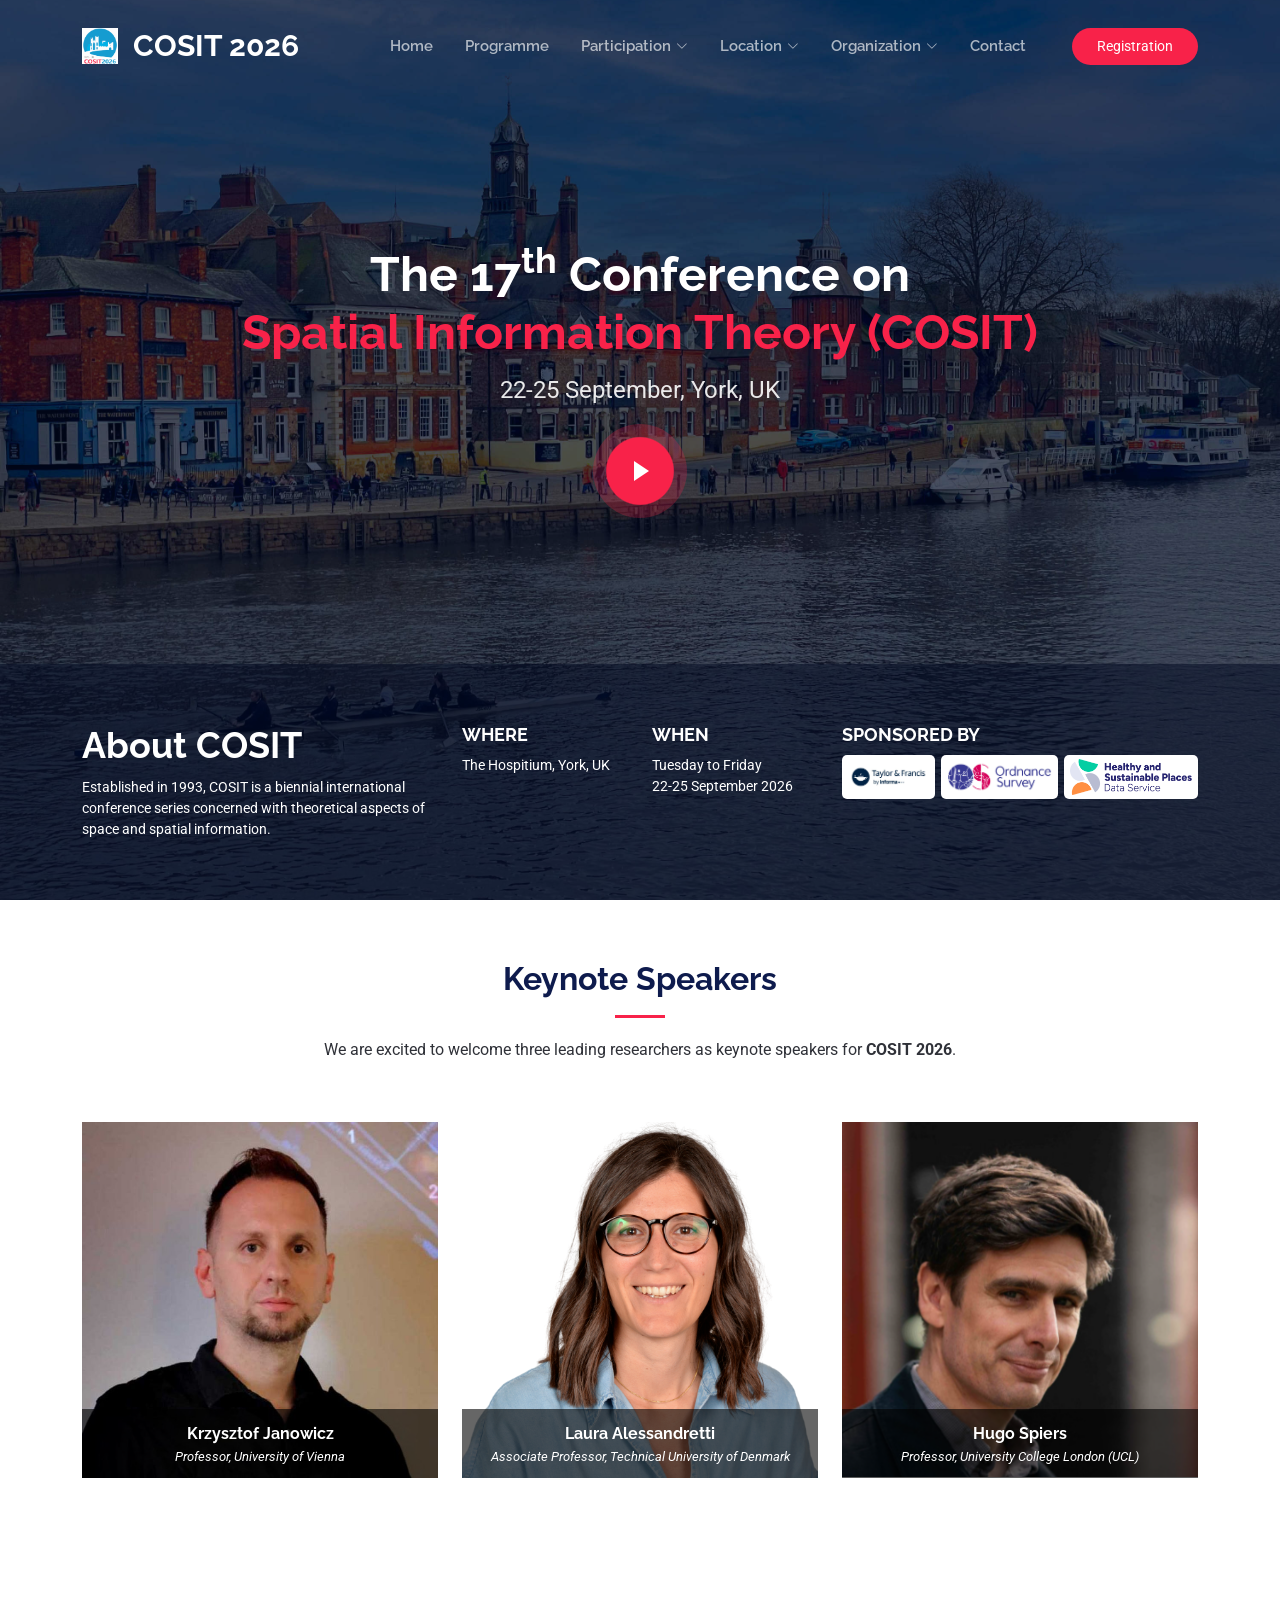
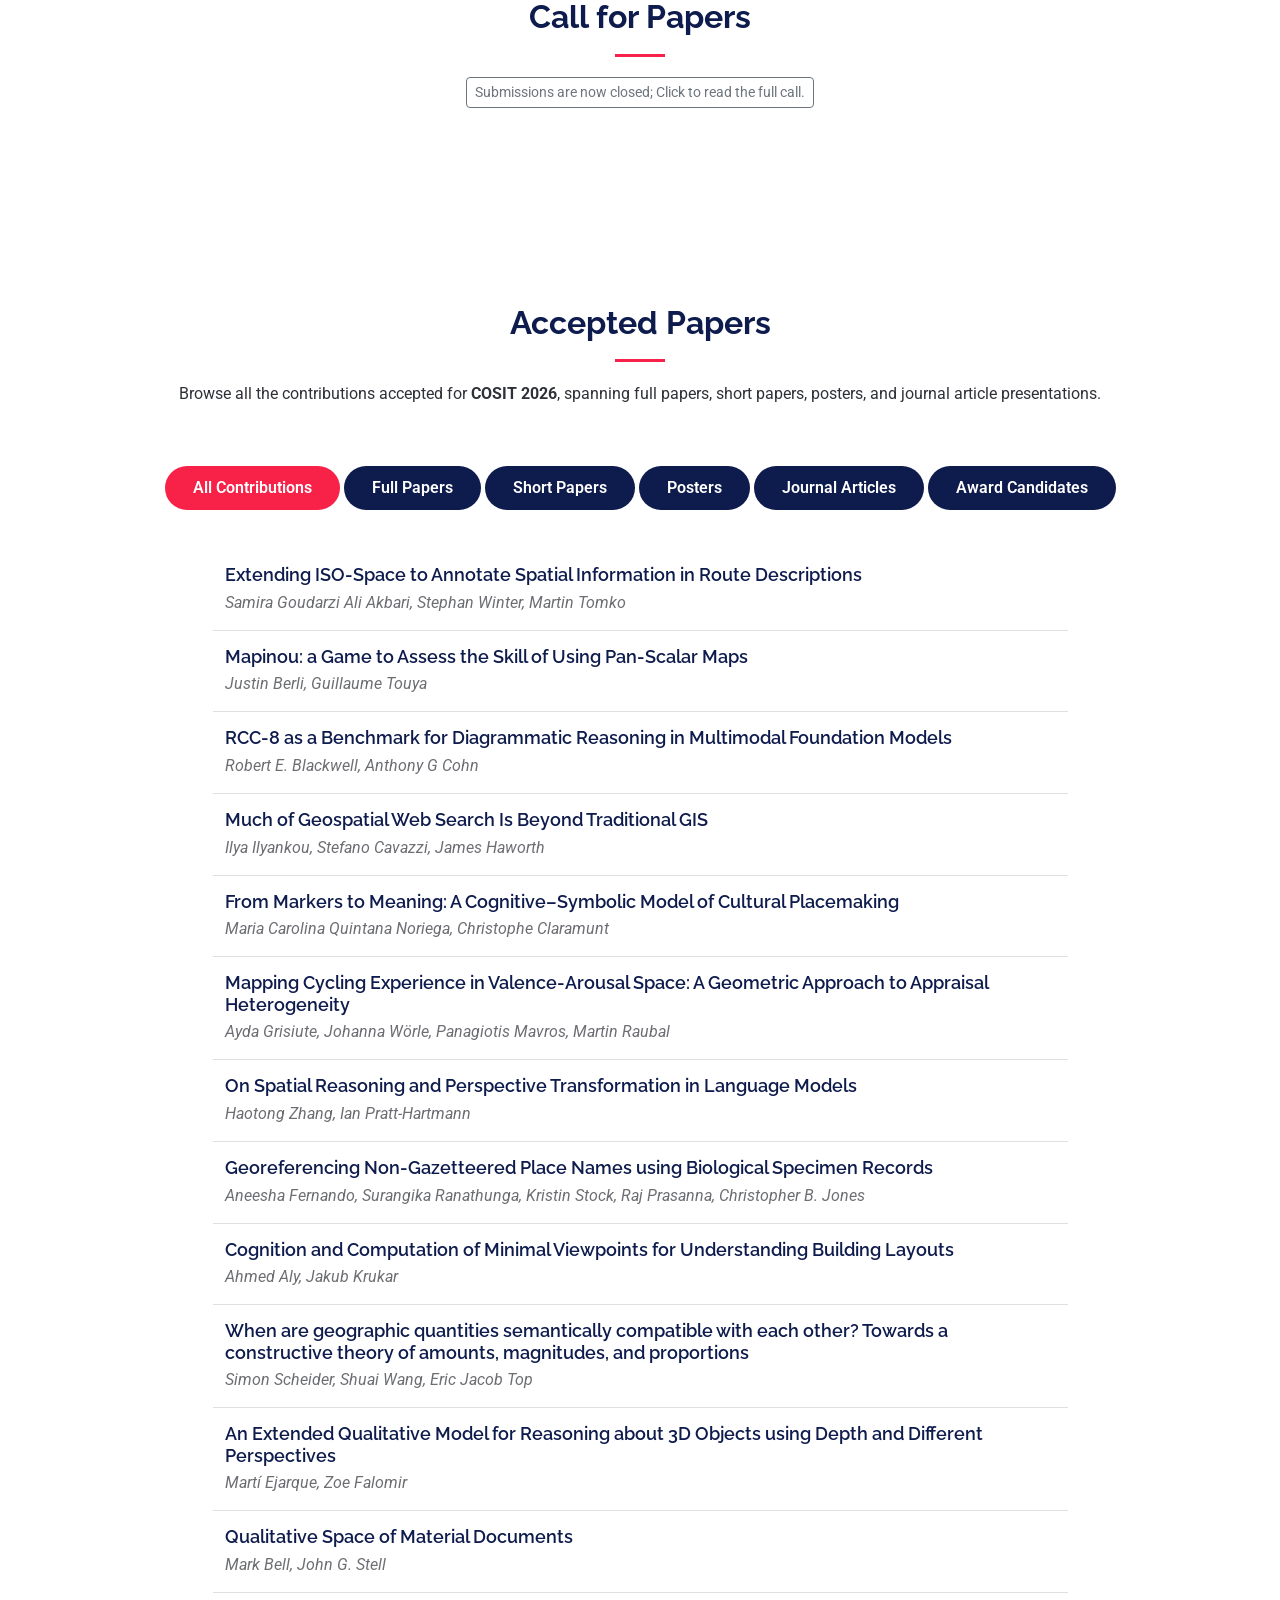
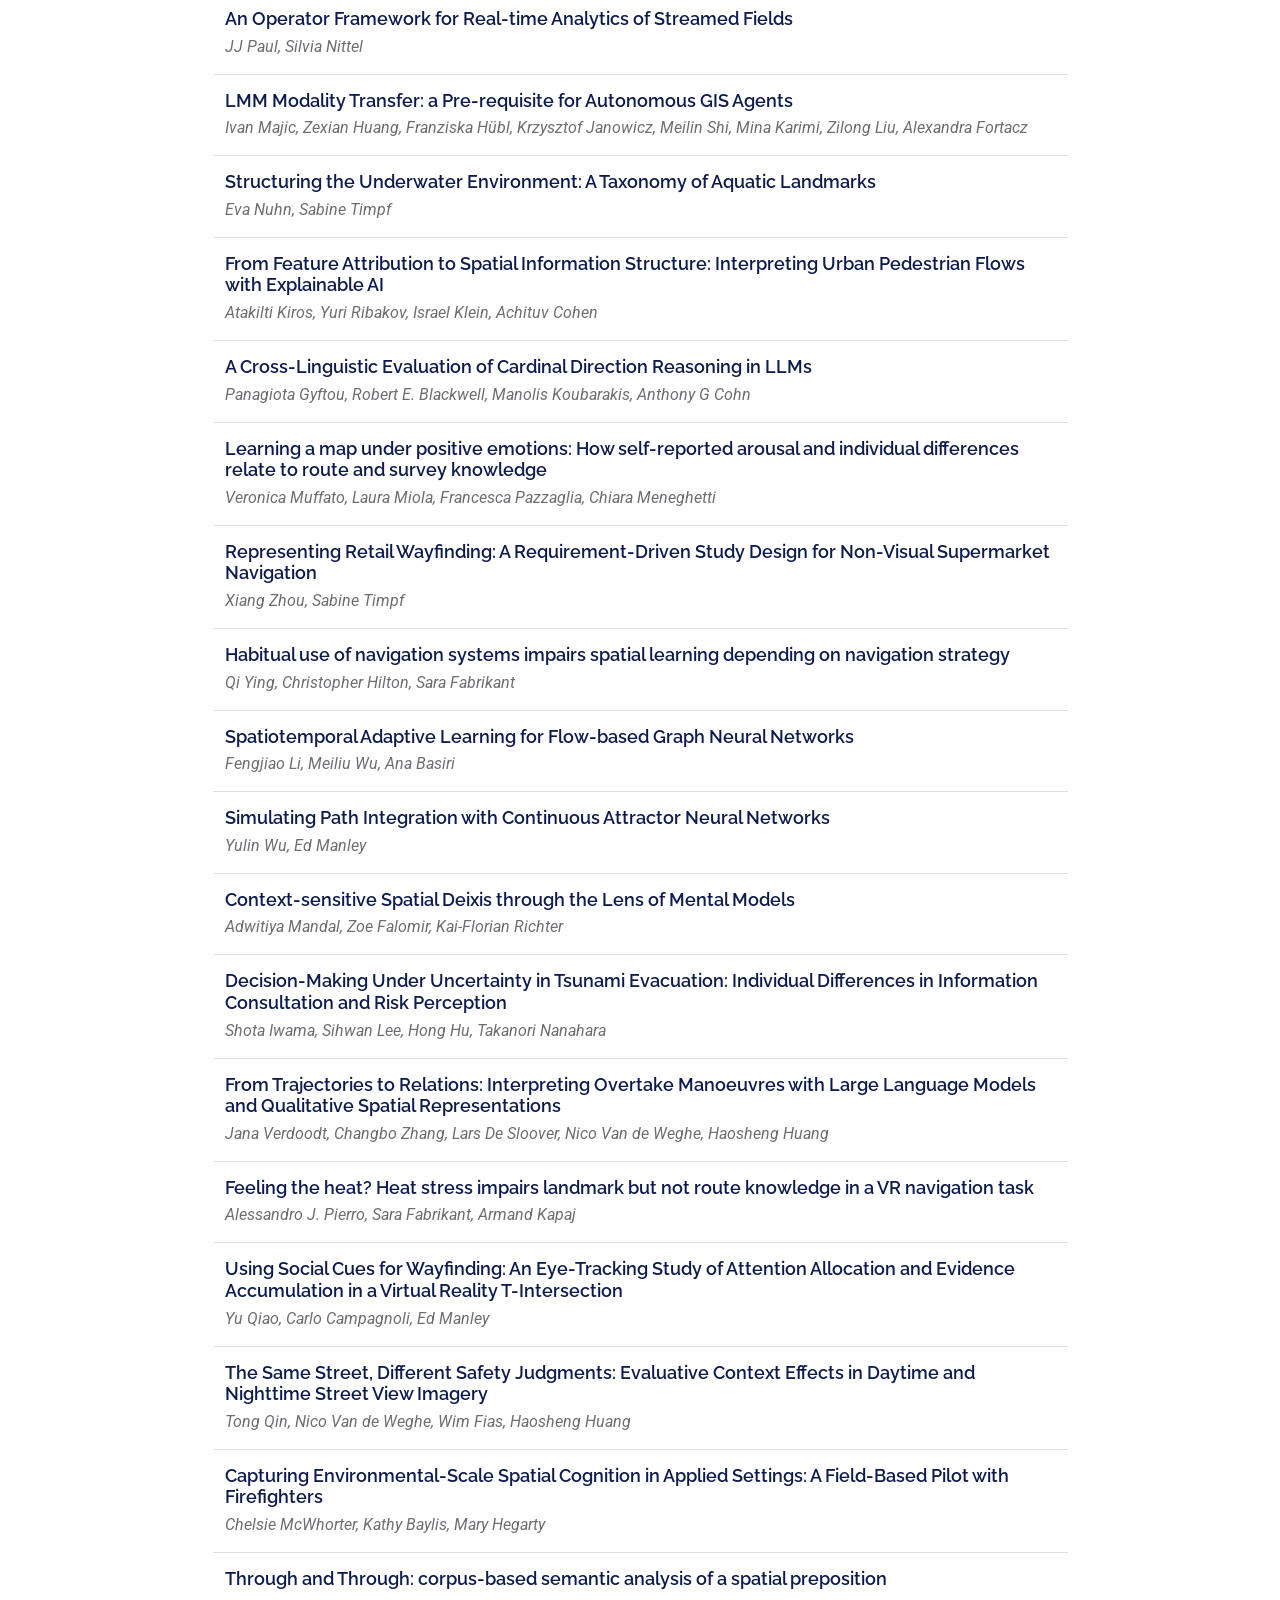
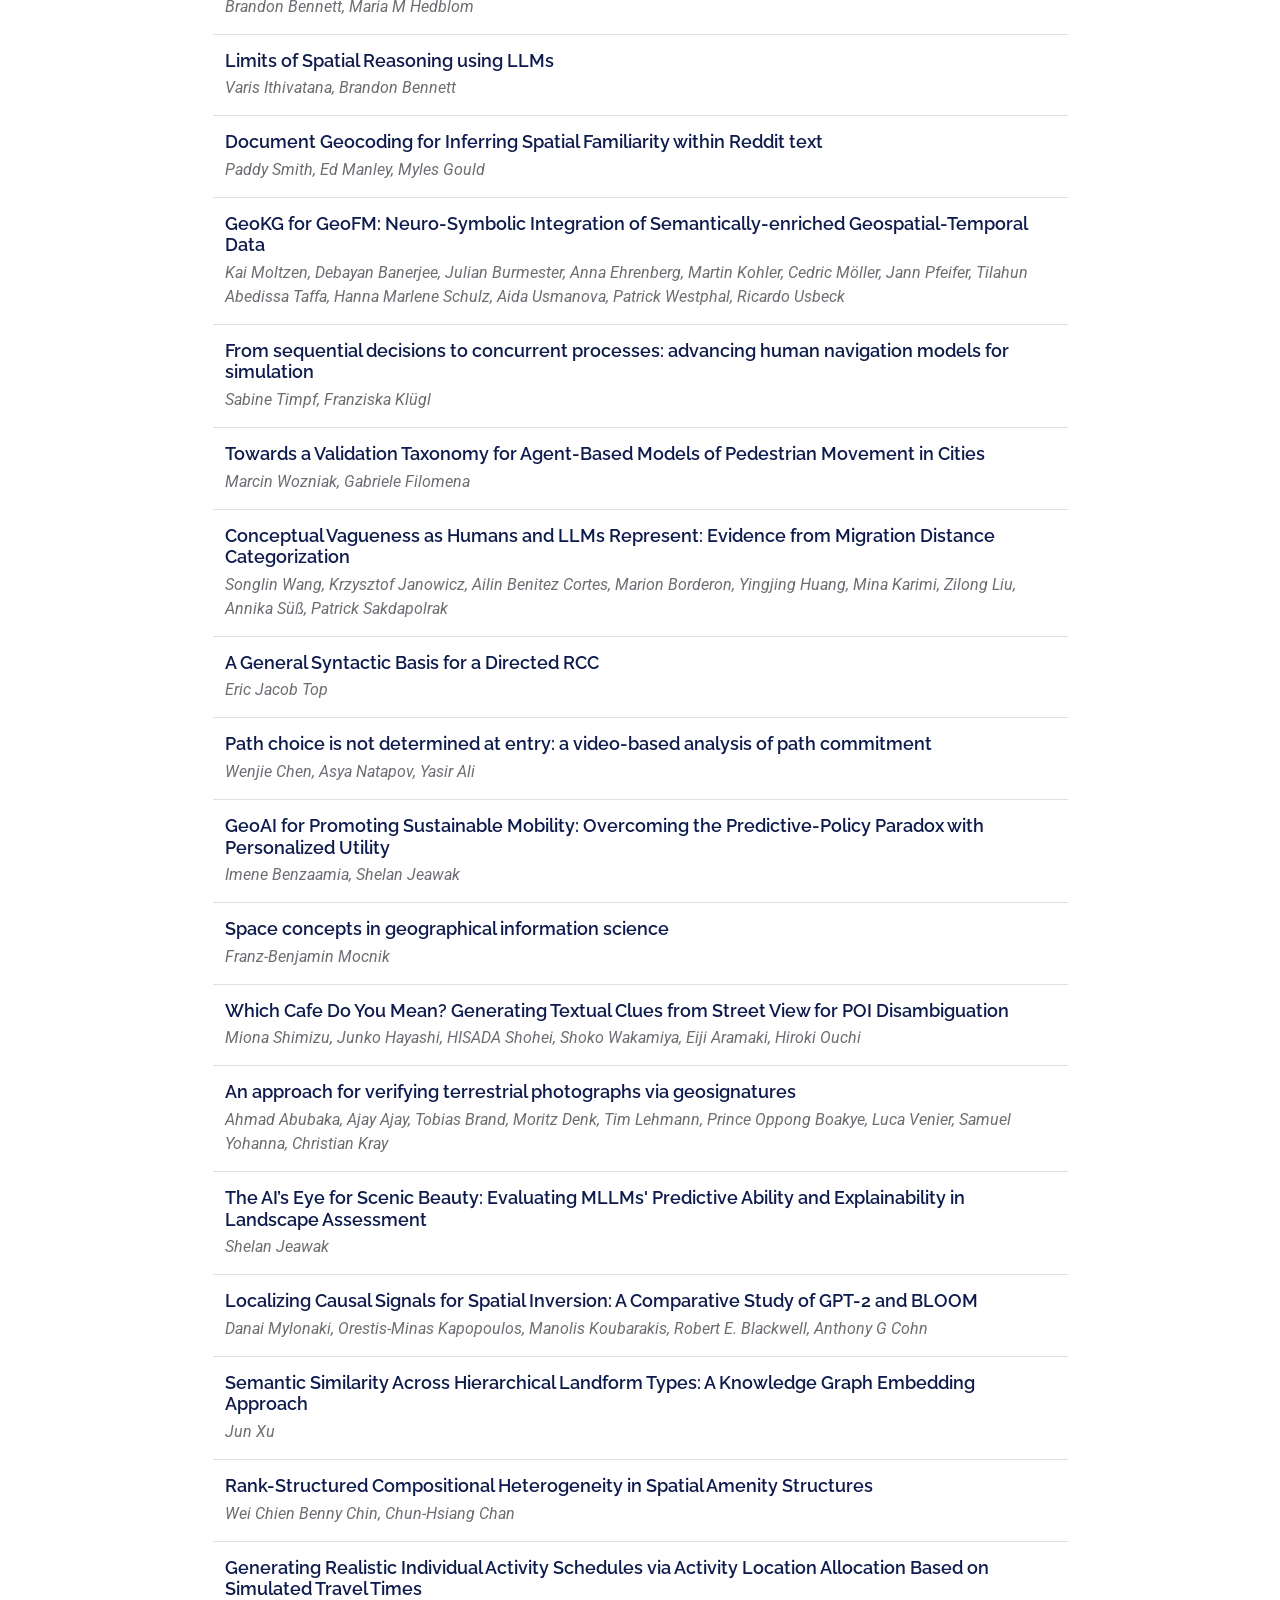
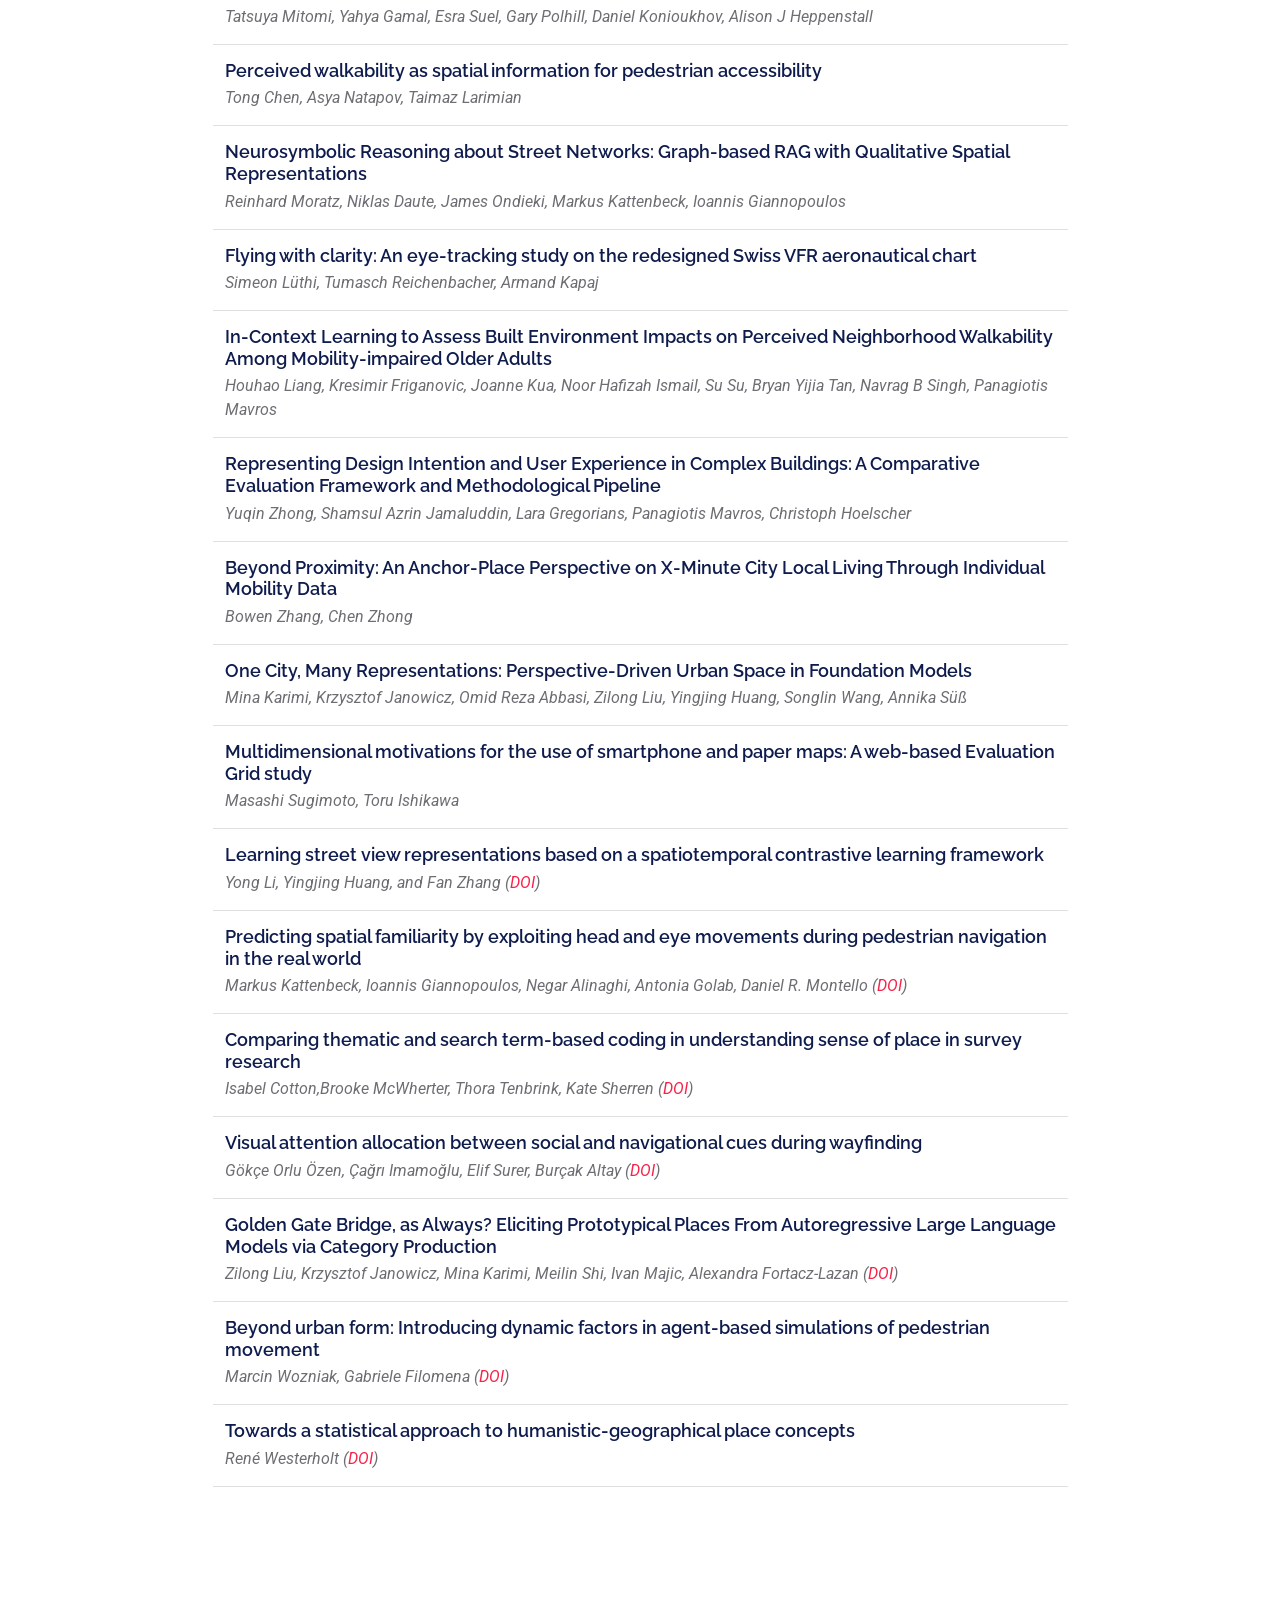
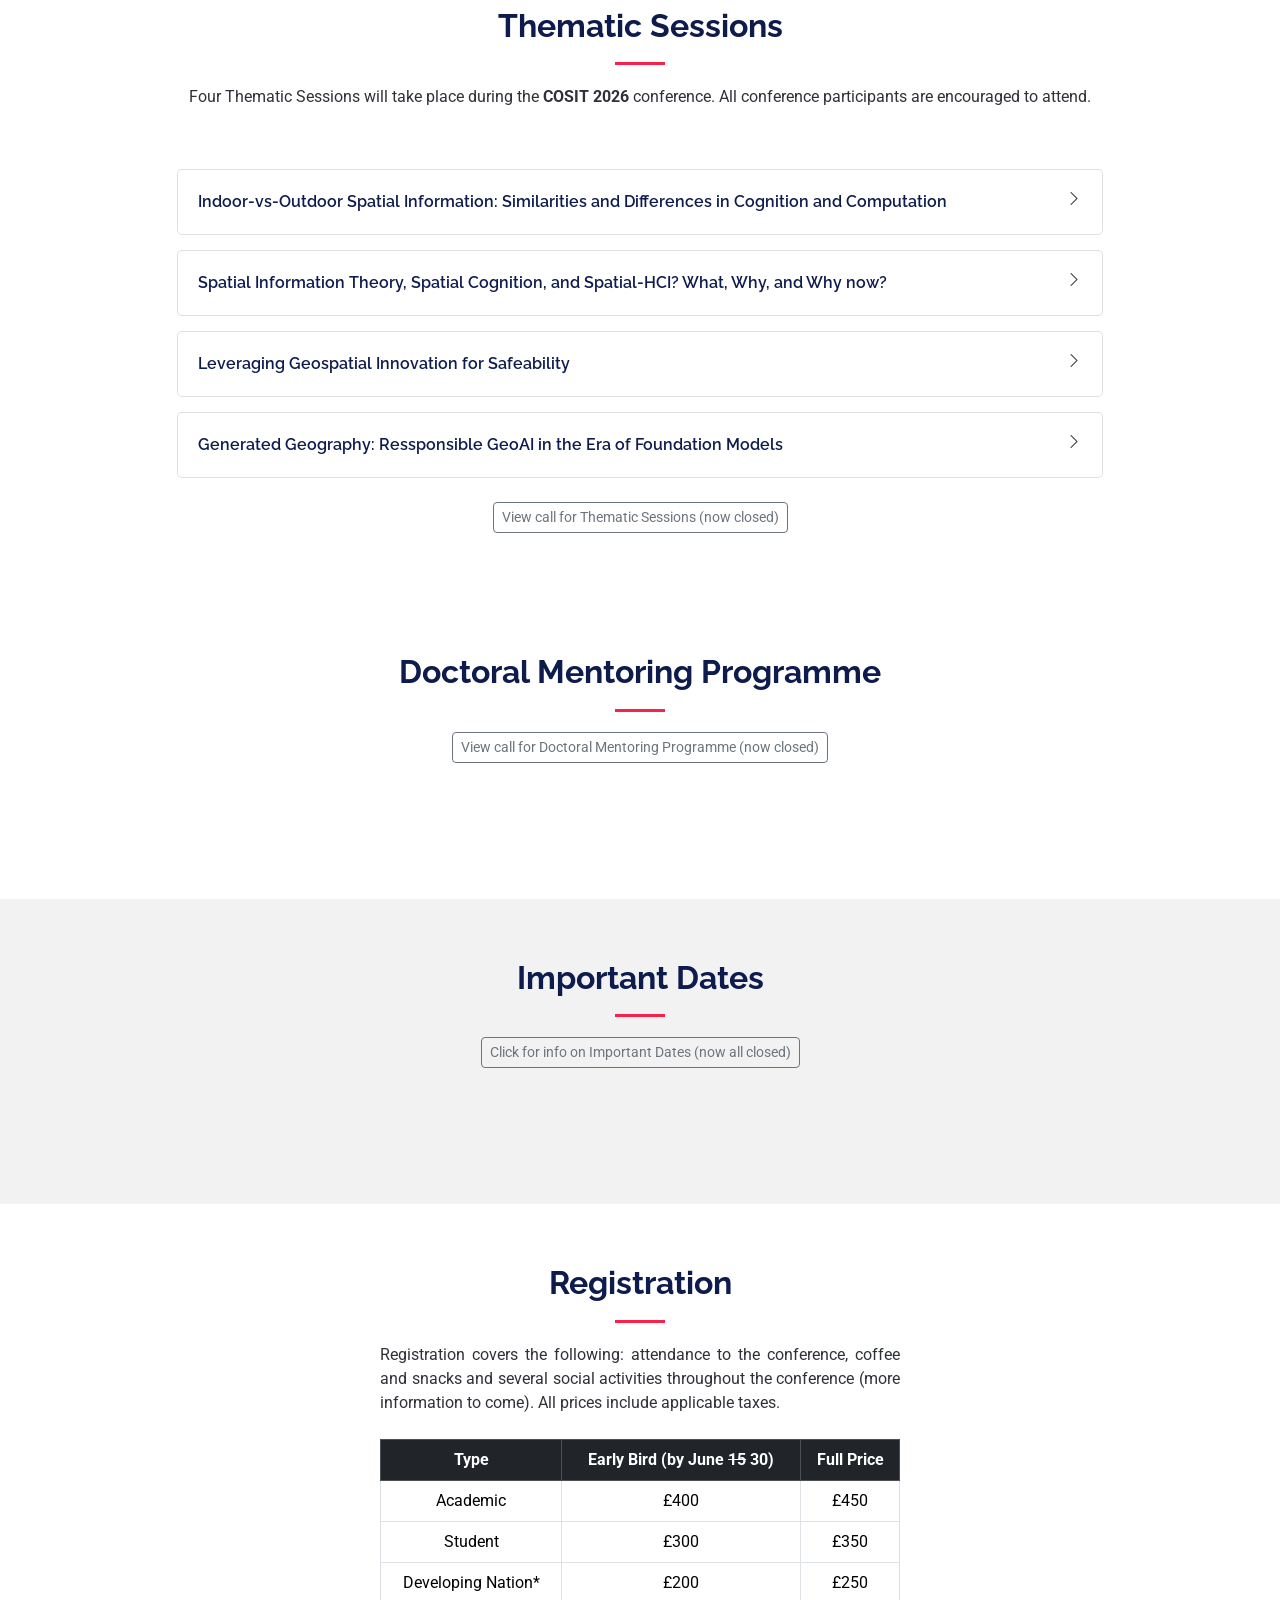
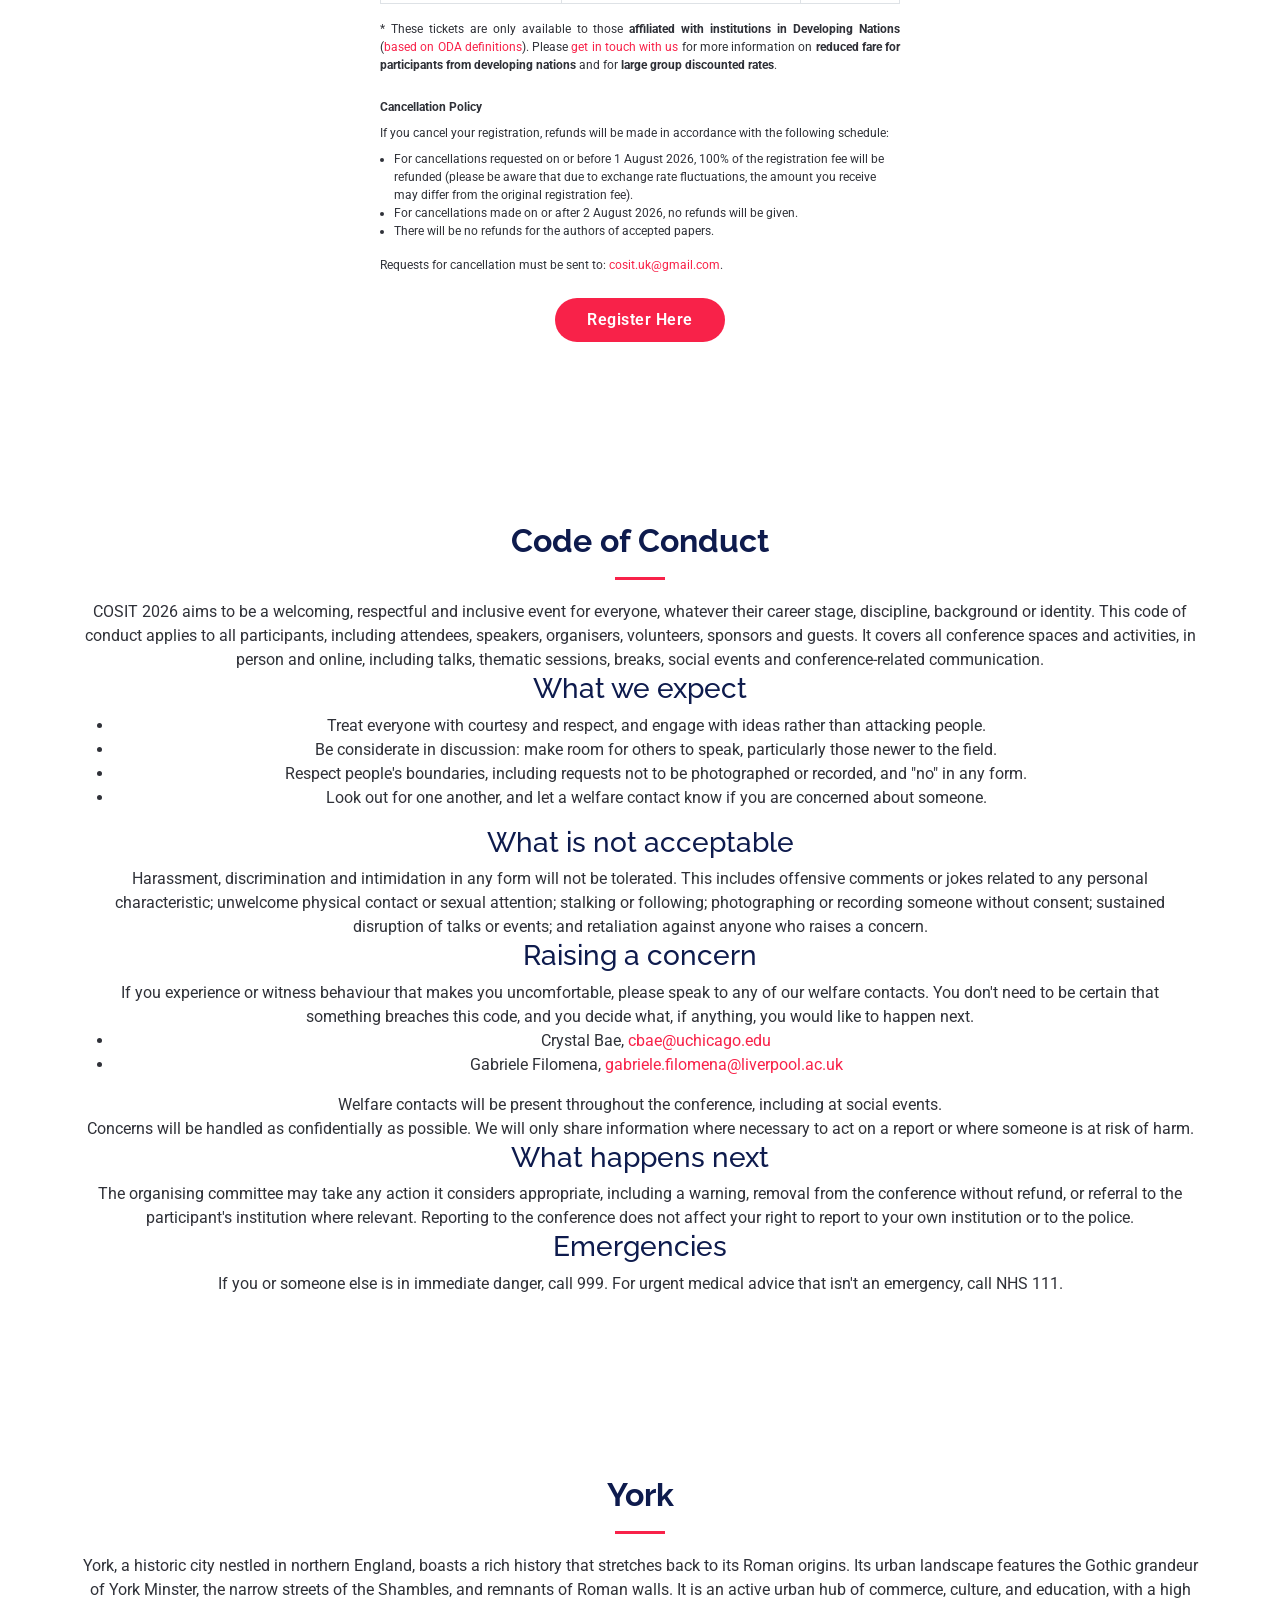
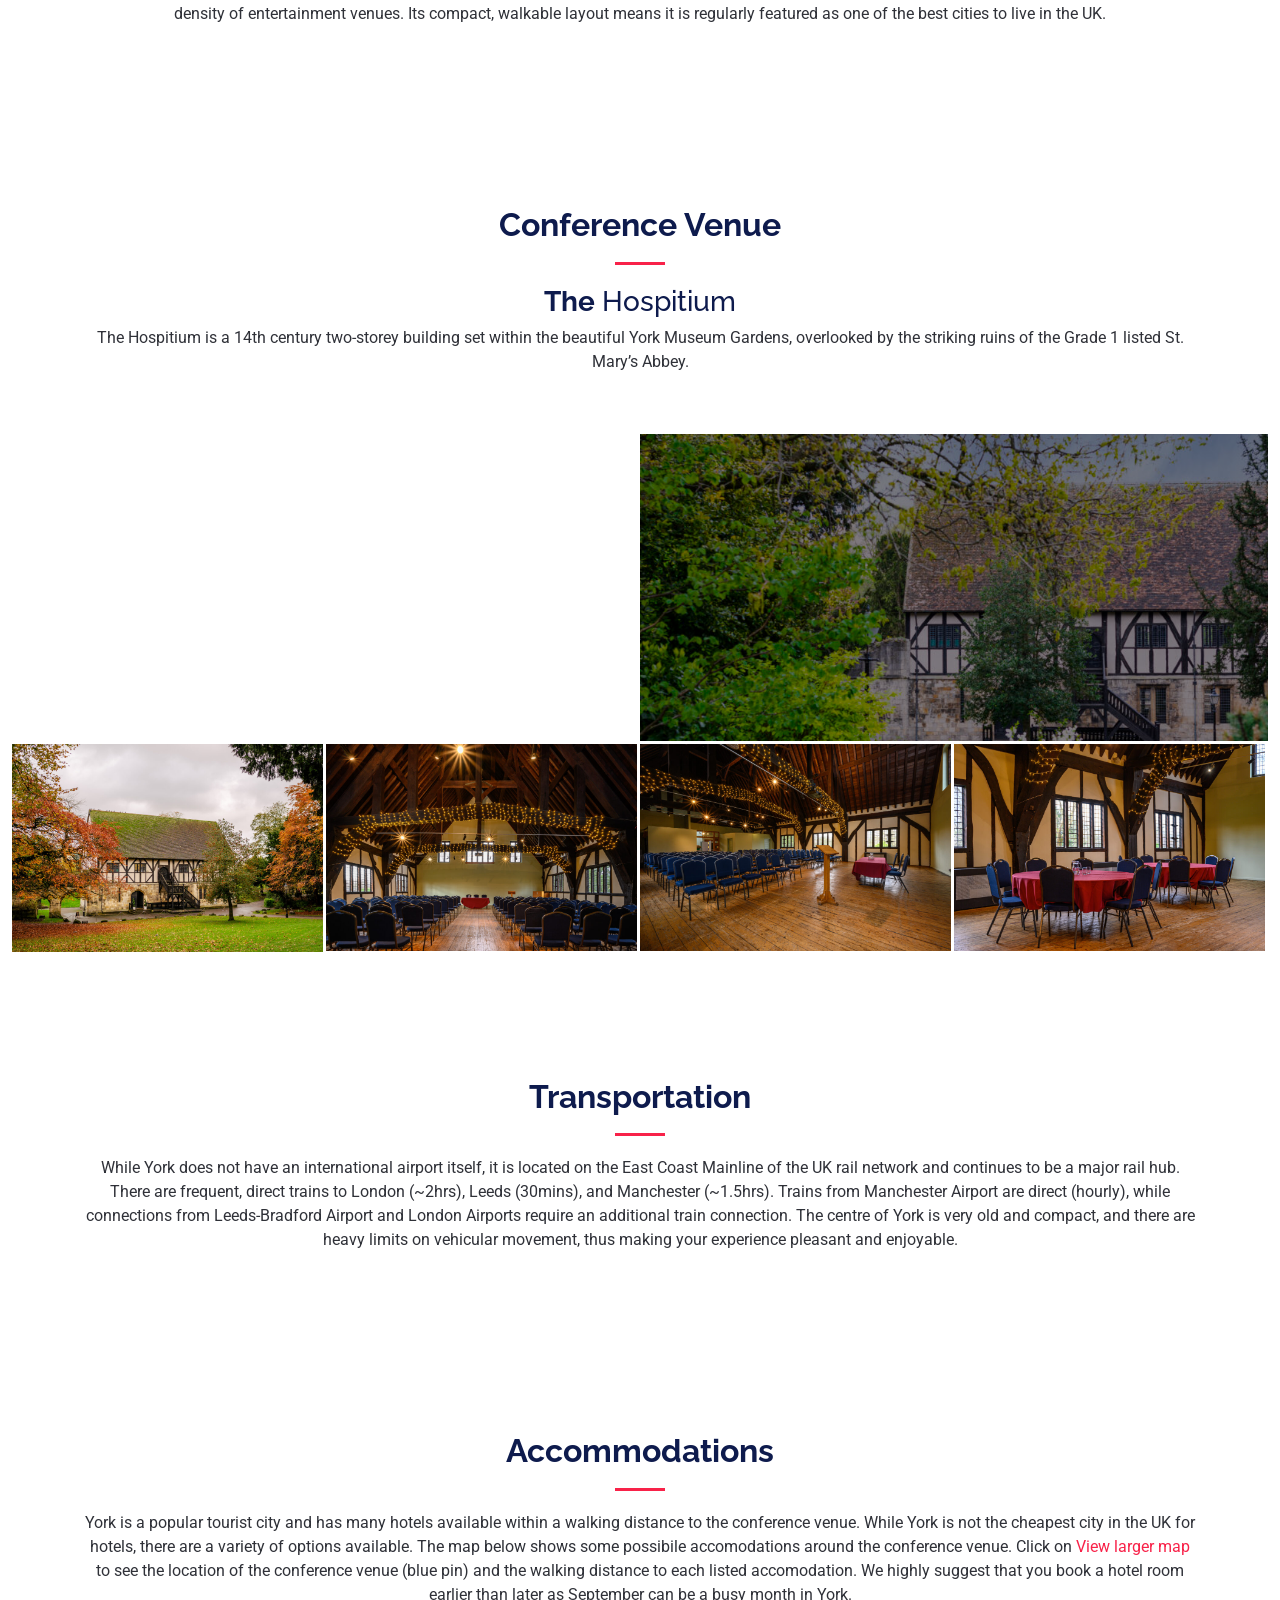
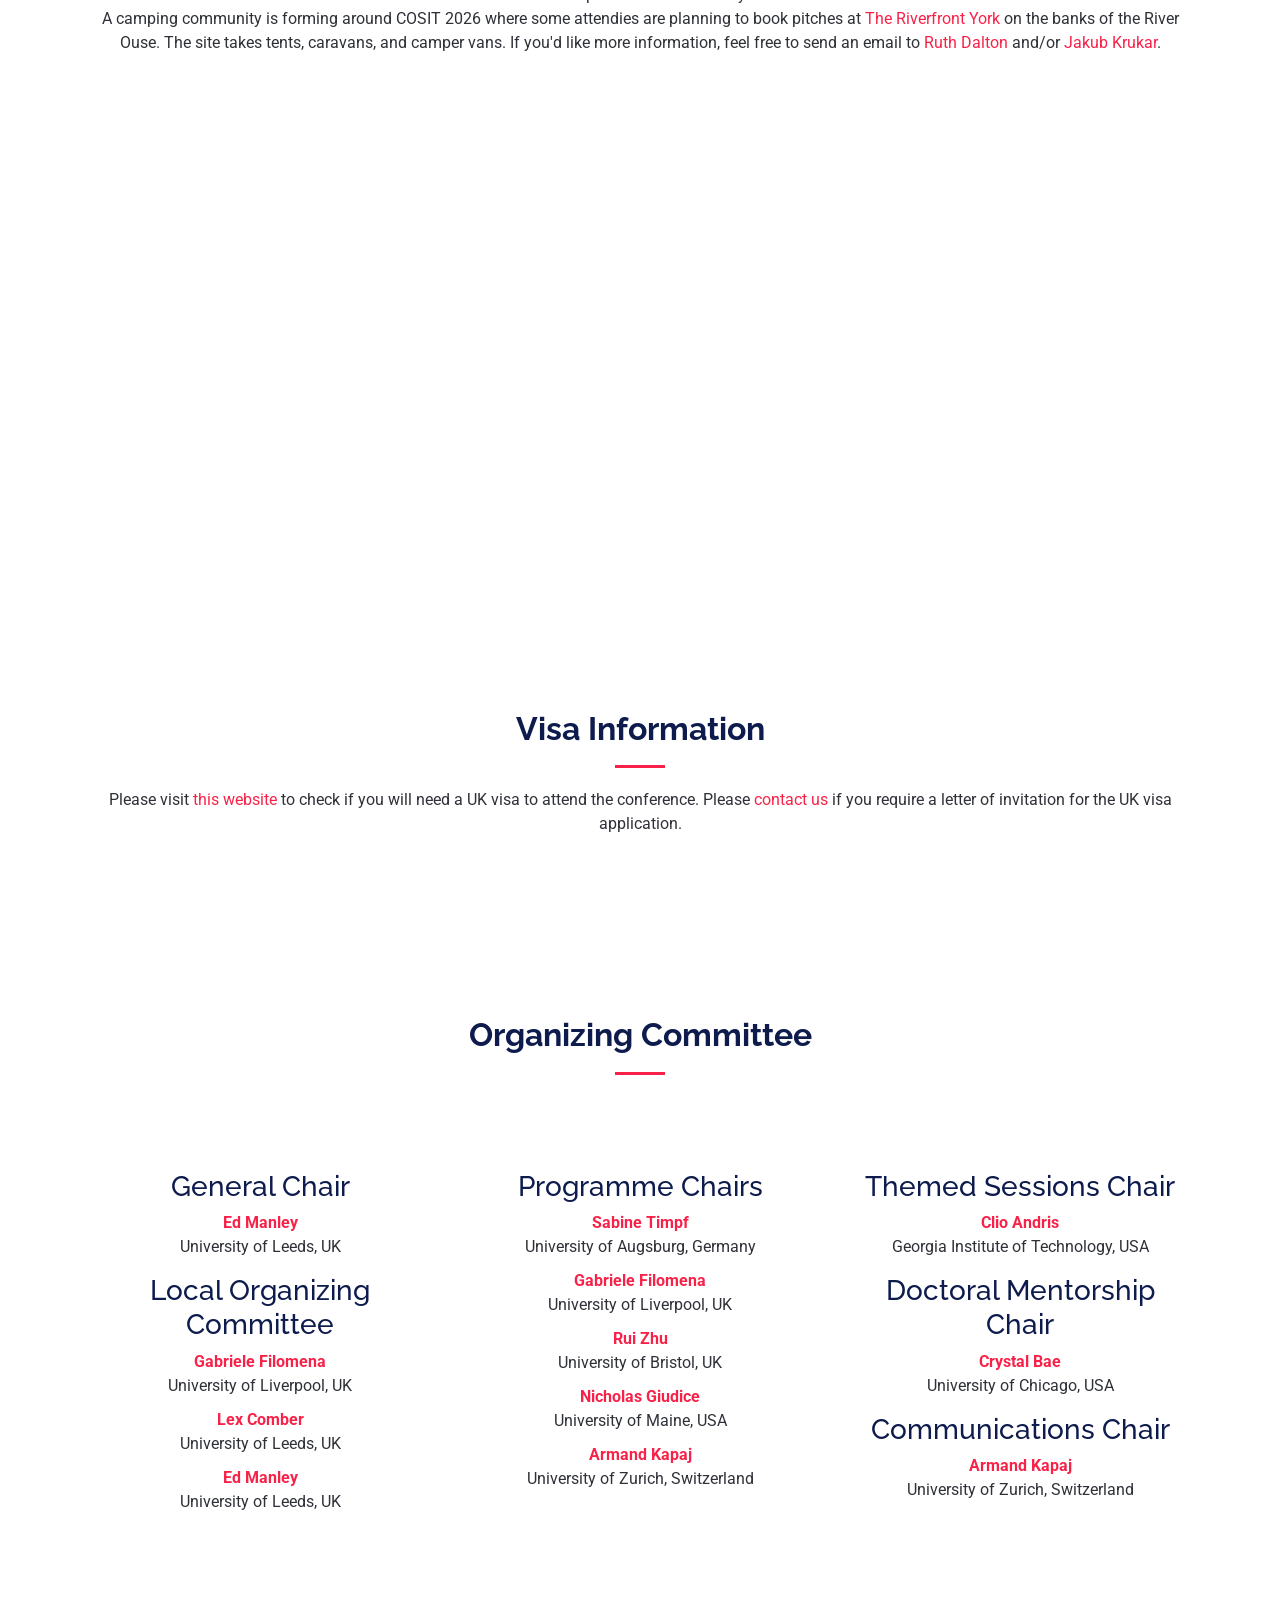
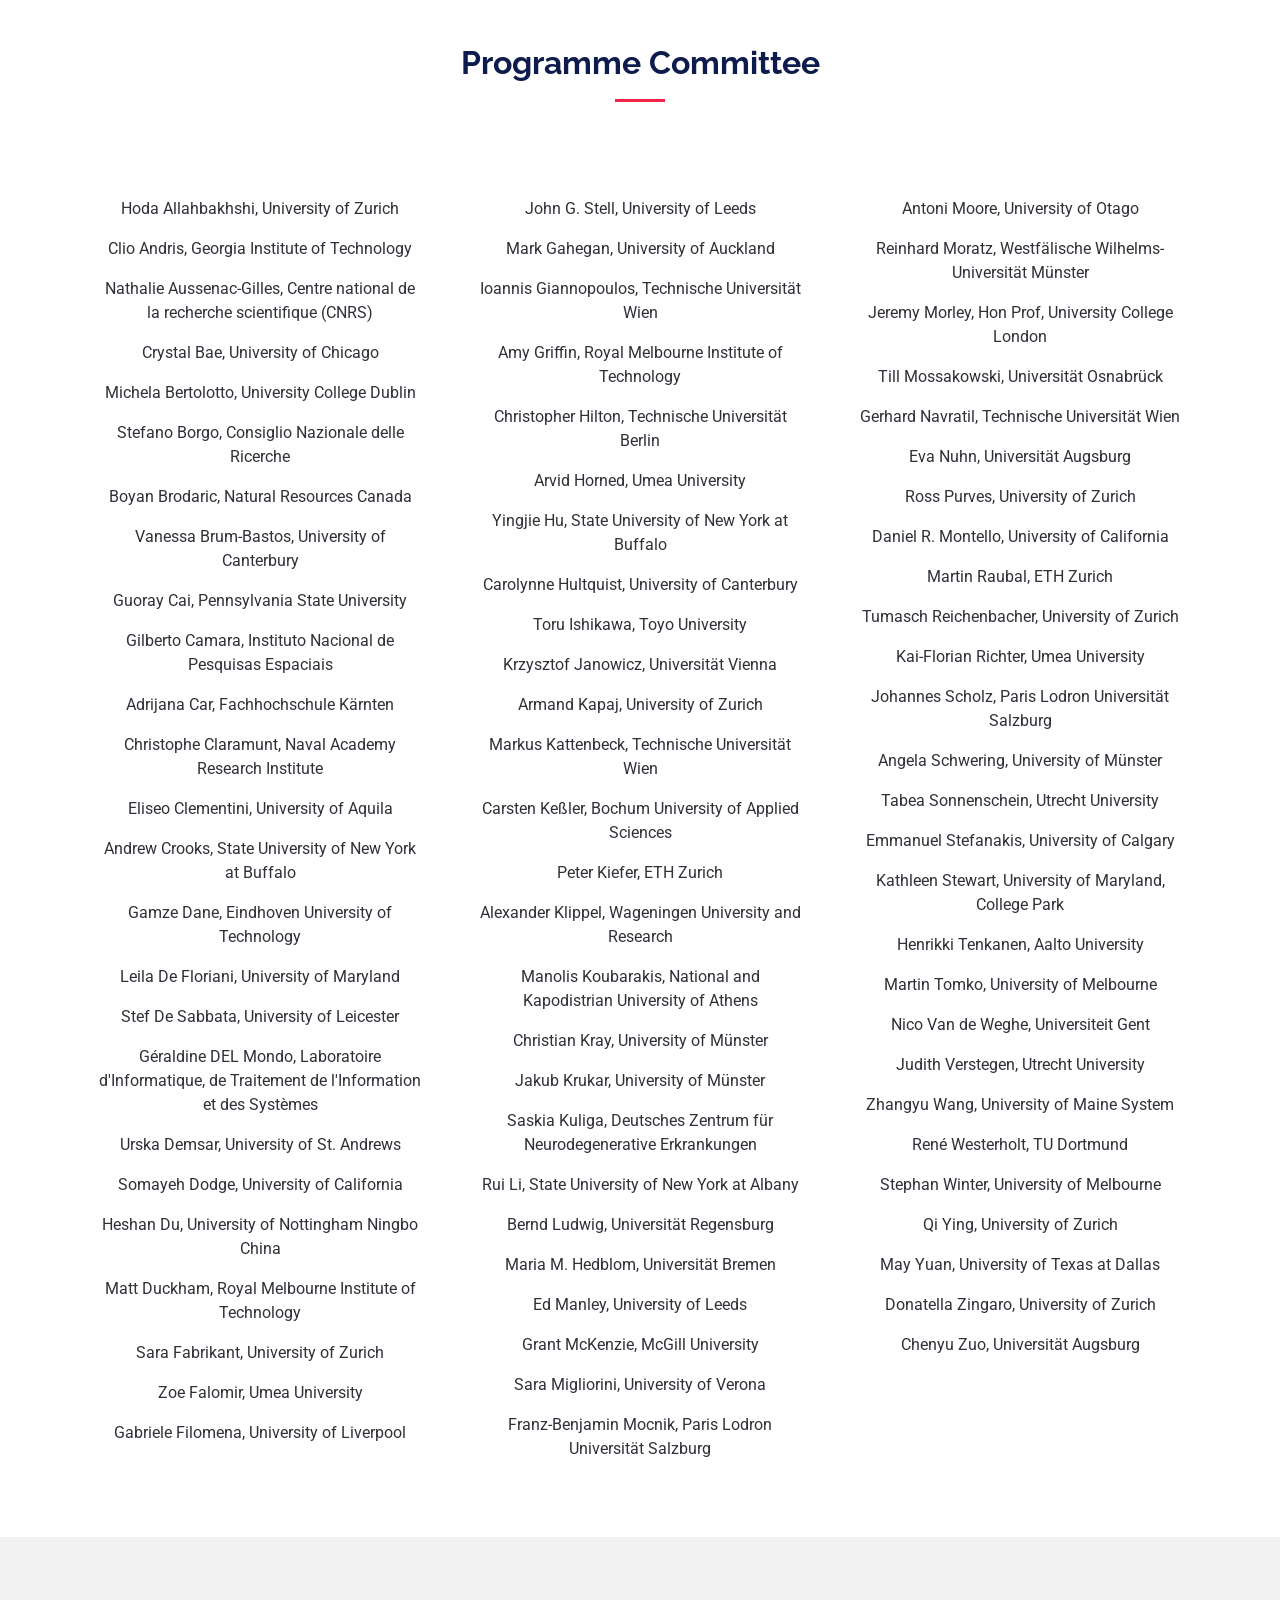
==== index.html @ 6d00d7bc "coc_style" ====
<!DOCTYPE html>
<html lang="en">

<head>
  <meta charset="utf-8">
  <meta content="width=device-width, initial-scale=1.0" name="viewport">
  <title>The 17th Conference on Spatial Information Theory (COSIT 2026)</title>
  <meta name="description" content="">
  <meta name="keywords" content="">

  <!-- Favicons -->
  <link href="assets/img/cosit2026_logo.png" rel="icon">
  <link href="assets/img/cosit2026_logo.png" rel="apple-touch-icon">

  <!-- Fonts -->
  <link href="https://fonts.googleapis.com" rel="preconnect">
  <link href="https://fonts.gstatic.com" rel="preconnect" crossorigin>
  <link
    href="https://fonts.googleapis.com/css2?family=Roboto:ital,wght@0,100;0,300;0,400;0,500;0,700;0,900;1,100;1,300;1,400;1,500;1,700;1,900&family=Raleway:ital,wght@0,100;0,200;0,300;0,400;0,500;0,600;0,700;0,800;0,900;1,100;1,200;1,300;1,400;1,500;1,600;1,700;1,800;1,900&display=swap"
    rel="stylesheet">

  <!-- Vendor CSS Files -->
  <link href="assets/vendor/bootstrap/css/bootstrap.min.css" rel="stylesheet">
  <link href="assets/vendor/bootstrap-icons/bootstrap-icons.css" rel="stylesheet">
  <link href="assets/vendor/aos/aos.css" rel="stylesheet">
  <link href="assets/vendor/glightbox/css/glightbox.min.css" rel="stylesheet">
  <link href="assets/vendor/swiper/swiper-bundle.min.css" rel="stylesheet">

  <!-- Main CSS File -->
  <link href="assets/css/main.css" rel="stylesheet">

  <!-- =======================================================
  * Template Name: TheEvent
  * Template URL: https://bootstrapmade.com/theevent-conference-event-bootstrap-template/
  * Updated: Aug 07 2024 with Bootstrap v5.3.3
  * Author: BootstrapMade.com
  * License: https://bootstrapmade.com/license/
  ======================================================== -->
</head>

<body class="index-page">

  <header id="header" class="header d-flex align-items-center fixed-top">
    <div class="container-fluid container-xl position-relative d-flex align-items-center">

      <a href="/" class="logo d-flex align-items-center me-auto">
        <!-- <img src="assets/img/logo_cosit.png" alt=""> -->
        <h1 class="d-flex align-items-center"><img src='assets/img/cosit2026_logo.png'>&nbsp;COSIT 2026</h1>
        <!-- Uncomment the line below if you also wish to use an text logo -->
        <!-- <h1 class="sitename">TheEvent</h1>  -->
      </a>

      <nav id="navmenu" class="navmenu">
        <ul>
          <li><a href="/" class="active">Home<br></a></li>
          <li><a href="programme.html">Programme</a></li>
          <li class="dropdown"><a href="#"><span>Participation</span> <i
                class="bi bi-chevron-down toggle-dropdown"></i></a>
            <ul>
              <li><a href="#speakers">Keynote Speakers</a></li>
              <li><a href="#cfp">Call for Papers</a></li>
              <li><a href="#papers">Accepted Papers</a></li>
              <!-- <li><a href="#submissions">Submissions</a></li> -->
              <li><a href="#thematic">Thematic Sessions</a></li>
              <li><a href="#doctoral">Doctoral Mentoring Programme</a></li>
              <li><a href="#dates">Important Dates</a></li>
              <li><a href="#register">Registration</a></li>
              <li><a href="#conduct">Code of Conduct</a></li>
            </ul>
          </li>
          <li class="dropdown"><a href="#"><span>Location</span> <i class="bi bi-chevron-down toggle-dropdown"></i></a>
            <ul>
              <li><a href="#york">York</a></li>
              <li><a href="#venue">Conference Venue</a></li>
              <li><a href="#transport">Transportation</a></li>
              <li><a href="#hotels">Accommodations</a></li>
              <li><a href="#visa">Visa Information</a></li>
              <!-- <li><a href="#gallery">Gallery</a></li> -->
            </ul>
          </li>
          <li class="dropdown"><a href="#"><span>Organization</span> <i
                class="bi bi-chevron-down toggle-dropdown"></i></a>
            <ul>
              <li><a href="#org-com">Organizing Committee</a></li>
              <li><a href="#pro-com">Programme Committee</a></li>
              <li><a href="#sponsors">Sponsors</a></li>
              <li><a href="https://geosensor.net/cositseries/" target="_blank">Conference Series</a></li>
              <!-- <li><a href="#gallery">Gallery</a></li> -->
            </ul>
          </li>
          <!-- <li class="dropdown"><a href="#"><span>Dropdown</span> <i class="bi bi-chevron-down toggle-dropdown"></i></a>
            <ul>
              <li><a href="#">Dropdown 1</a></li>
              <li class="dropdown"><a href="#"><span>Deep Dropdown</span> <i class="bi bi-chevron-down toggle-dropdown"></i></a>
                <ul>
                  <li><a href="#">Deep Dropdown 1</a></li>
                  <li><a href="#">Deep Dropdown 2</a></li>
                  <li><a href="#">Deep Dropdown 3</a></li>
                  <li><a href="#">Deep Dropdown 4</a></li>
                  <li><a href="#">Deep Dropdown 5</a></li>
                </ul>
              </li>
              <li><a href="#">Dropdown 2</a></li>
              <li><a href="#">Dropdown 3</a></li>
              <li><a href="#">Dropdown 4</a></li>
            </ul>
          </li> -->
          <li><a href="#contact">Contact</a></li>
          <li class="d-xl-none"><a class="cta-btn" href="#register">Registration</a></li>
        </ul>
        <i class="mobile-nav-toggle d-xl-none bi bi-list"></i>
      </nav>

      <a class="cta-btn d-none d-xl-block" href="#register">Registration</a>

    </div>
  </header>

  <main class="main">

    <!-- Hero Section -->
    <section id="hero" class="hero section dark-background">

      <!-- <img src="assets/img/york-bg1.jpg" alt="" data-aos="fade-in" class=""> -->

      <img id="hero-bg" src="assets/img/york-bg1.jpg" alt="" data-aos="fade-in">

      <div class="container d-flex flex-column align-items-center text-center mt-auto">
        <h2 data-aos="fade-up" data-aos-delay="100" class="">The 17<sup>th</sup> Conference on<br><span>Spatial
            Information Theory
            (COSIT)</span></h2>
        <p data-aos="fade-up" data-aos-delay="200">22-25 September, York, UK</p>
        <div data-aos="fade-up" data-aos-delay="300" class="">
          <a href="https://www.youtube.com/watch?v=yj0RCUsa4Vs" class="glightbox pulsating-play-btn mt-3"></a>
        </div>
      </div>

      <div class="about-info mt-auto position-relative">
        <div class="container position-relative" data-aos="fade-up">
          <div class="row align-items-start">
            <div class="col-lg-4">
              <h2>About COSIT</h2>
              <p>Established in 1993, COSIT is a biennial international conference series concerned with theoretical
                aspects of space and spatial information.</p>
            </div>
            <div class="col-lg-2">
              <h3>Where</h3>
              <p>The Hospitium, York, UK</p>
            </div>
            <div class="col-lg-2">
              <h3>When</h3>
              <p>Tuesday to Friday<br>22-25 September 2026</p>
            </div>
            <div class="col-lg-4 hero-sponsors">
              <h3>Sponsored by</h3>
              <div class="logos">
                <a href="https://www.taylorandfrancis.com/" target="_blank" rel="noopener noreferrer">
                  <img src="assets/img/sponsors/Taylor_Francis.jpg" alt="Taylor & Francis">
                </a>
                <a href="https://www.ordnancesurvey.co.uk/" target="_blank" rel="noopener noreferrer">
                  <img src="assets/img/sponsors/Ordnance_Survey.jpg" alt="Ordnance Survey">
                </a>
                <a href="https://hasp.ac.uk/" target="_blank" rel="noopener noreferrer">
                  <img src="assets/img/sponsors/HASPDataService.png" alt="Healthy and Sustainable Places Data Service">
                </a>
              </div>
            </div>
          </div>
        </div>

    </section><!-- /Hero Section -->

    <!-- Speakers Section -->
    <section id="speakers" class="speakers section">

      <!-- Section Title -->
      <div class="container section-title" data-aos="fade-up">
        <h2>Keynote Speakers<br></h2>
        <p>We are excited to welcome three leading researchers as keynote speakers for <strong>COSIT 2026</strong>.</p>
      </div>

      <div class="container">

        <div class="row gy-4 justify-content-center">
          <div class="col-lg-4 col-md-6" data-aos="fade-up" data-aos-delay="100">
            <div class="member">
              <img src="assets/img/speakers/krzysztof.jpg" class="img-fluid" alt="">
              <div class="member-info">
                <div class="member-info-content">
                  <h4><a href="krzysztof.html">Krzysztof Janowicz</a></h4>
                  <span>Professor, University of Vienna</span>
                </div>
                <div class="social">
                  <a href="https://ufind.univie.ac.at/de/person.html?id=1001662" target="_blank"
                    rel="noopener noreferrer"><i class="bi bi-globe2" style="font-size: 1.2em;"></i></a>
                  <a href="https://scholar.google.com/citations?user=6B2Z9vAAAAAJ&hl=en" target="_blank"
                    rel="noopener noreferrer"><i class="bi bi-mortarboard" style="font-size: 1.3em;"></i></a>
                  <a href="https://github.com/kjano" target="_blank" rel="noopener noreferrer"><i class="bi bi-github"
                      style="font-size: 1.2em;"></i></a>
                </div>
              </div>
            </div>
          </div>

          <div class="col-lg-4 col-md-6" data-aos="fade-up" data-aos-delay="100">
            <div class="member">
              <img src="assets/img/speakers/Laura.png" class="img-fluid" alt="">
              <div class="member-info">
                <div class="member-info-content">
                  <h4><a href="laura.html">Laura Alessandretti</a></h4>
                  <span>Associate Professor, Technical University of Denmark</span>
                </div>
                <div class="social">
                  <a href="https://laura.alessandretti.com/" target="_blank" rel="noopener noreferrer"><i
                      class="bi bi-globe2" style="font-size: 1.2em;"></i></a>
                  <a href="https://scholar.google.dk/citations?user=2265XuYAAAAJ&hl=en" target="_blank"
                    rel="noopener noreferrer"><i class="bi bi-mortarboard" style="font-size: 1.3em;"></i></a>
                  <a href="https://github.com/lalessan" target="_blank" rel="noopener noreferrer"><i
                      class="bi bi-github" style="font-size: 1.2em;"></i></a>
                  <a href="https://x.com/lau_retti" target="_blank" rel="noopener noreferrer"><i class="bi bi-twitter-x"
                      style="font-size: 1.1em;"></i></a>
                </div>
              </div>
            </div>
          </div>

          <div class="col-lg-4 col-md-6" data-aos="fade-up" data-aos-delay="100">
            <div class="member">
              <img src="assets/img/speakers/hugo.png" class="img-fluid" alt="">
              <div class="member-info">
                <div class="member-info-content">
                  <h4><a href="hugo.html">Hugo Spiers</a></h4>
                  <span>Professor, University College London (UCL)</span>
                </div>
                <div class="social">
                  <a href="https://profiles.ucl.ac.uk/2293-hugo-spiers" target="_blank" rel="noopener noreferrer"><i
                      class="bi bi-globe2" style="font-size: 1.2em;"></i></a>
                  <a href="https://scholar.google.com/citations?user=EmUb9kkAAAAJ&hl=en" target="_blank"
                    rel="noopener noreferrer"><i class="bi bi-mortarboard" style="font-size: 1.3em;"></i></a>
                  <a href="https://www.linkedin.com/in/hugo-spiers-66b17124/" target="_blank"
                    rel="noopener noreferrer"><i class="bi bi-linkedin" style="font-size: 1.1em;"></i></a>
                  <a href="https://x.com/hugospiers" target="_blank" rel="noopener noreferrer"><i
                      class="bi bi-twitter-x" style="font-size: 1.1em;"></i></a>
                </div>
              </div>
            </div>
          </div>

        </div>

      </div>

    </section>

    <!-- Schedule Section -->
    <!-- <section id="schedule" class="schedule section"> -->

    <!-- Section Title -->
    <!-- <div class="container section-title" data-aos="fade-up">
        <h2>Event Schedule<br></h2>
        <p>Necessitatibus eius consequatur ex aliquid fuga eum quidem sint consectetur velit</p>
      </div>End Section Title -->

    <!-- <div class="container">

        <ul class="nav nav-tabs" role="tablist" data-aos="fade-up" data-aos-delay="100">
          <li class="nav-item">
            <a class="nav-link active" href="#day-1" role="tab" data-bs-toggle="tab">Day 1</a>
          </li>
          <li class="nav-item">
            <a class="nav-link" href="#day-2" role="tab" data-bs-toggle="tab">Day 2</a>
          </li>
          <li class="nav-item">
            <a class="nav-link" href="#day-3" role="tab" data-bs-toggle="tab">Day 3</a>
          </li>
        </ul>

        <div class="tab-content row justify-content-center" data-aos="fade-up" data-aos-delay="200">

          <h3 class="sub-heading">Voluptatem nulla veniam soluta et corrupti consequatur neque eveniet officia. Eius necessitatibus voluptatem quis labore perspiciatis quia.</h3> -->

    <!-- Schdule Day 1 -->
    <!-- <div role="tabpanel" class="col-lg-9 tab-pane fade show active" id="day-1">

            <div class="row schedule-item">
              <div class="col-md-2"><time>09:30 AM</time></div>
              <div class="col-md-10">
                <h4>Registration</h4>
                <p>Fugit voluptas iusto maiores temporibus autem numquam magnam.</p>
              </div>
            </div>

            <div class="row schedule-item">
              <div class="col-md-2"><time>10:00 AM</time></div>
              <div class="col-md-10">
                <div class="speaker">
                  <img src="assets/img/speakers/speaker-1-2.jpg" alt="Brenden Legros">
                </div>
                <h4>Keynote <span>Brenden Legros</span></h4>
                <p>Facere provident incidunt quos voluptas.</p>
              </div>
            </div>

            <div class="row schedule-item">
              <div class="col-md-2"><time>11:00 AM</time></div>
              <div class="col-md-10">
                <div class="speaker">
                  <img src="assets/img/speakers/speaker-2-2.jpg" alt="Hubert Hirthe">
                </div>
                <h4>Et voluptatem iusto dicta nobis. <span>Hubert Hirthe</span></h4>
                <p>Maiores dignissimos neque qui cum accusantium ut sit sint inventore.</p>
              </div>
            </div>

            <div class="row schedule-item">
              <div class="col-md-2"><time>12:00 AM</time></div>
              <div class="col-md-10">
                <div class="speaker">
                  <img src="assets/img/speakers/speaker-3-2.jpg" alt="Cole Emmerich">
                </div>
                <h4>Explicabo et rerum quis et ut ea. <span>Cole Emmerich</span></h4>
                <p>Veniam accusantium laborum nihil eos eaque accusantium aspernatur.</p>
              </div>
            </div>

            <div class="row schedule-item">
              <div class="col-md-2"><time>02:00 PM</time></div>
              <div class="col-md-10">
                <div class="speaker">
                  <img src="assets/img/speakers/speaker-4-2.jpg" alt="Jack Christiansen">
                </div>
                <h4>Qui non qui vel amet culpa sequi. <span>Jack Christiansen</span></h4>
                <p>Nam ex distinctio voluptatem doloremque suscipit iusto.</p>
              </div>
            </div>

            <div class="row schedule-item">
              <div class="col-md-2"><time>03:00 PM</time></div>
              <div class="col-md-10">
                <div class="speaker">
                  <img src="assets/img/speakers/speaker-5.jpg" alt="Alejandrin Littel">
                </div>
                <h4>Quos ratione neque expedita asperiores. <span>Alejandrin Littel</span></h4>
                <p>Eligendi quo eveniet est nobis et ad temporibus odio quo.</p>
              </div>
            </div>

            <div class="row schedule-item">
              <div class="col-md-2"><time>04:00 PM</time></div>
              <div class="col-md-10">
                <div class="speaker">
                  <img src="assets/img/speakers/speaker-6.jpg" alt="Willow Trantow">
                </div>
                <h4>Quo qui praesentium nesciunt <span>Willow Trantow</span></h4>
                <p>Voluptatem et alias dolorum est aut sit enim neque veritatis.</p>
              </div>
            </div>

          </div>End Schdule Day 1 -->

    <!-- Schdule Day 2 -->
    <!-- <div role="tabpanel" class="col-lg-9  tab-pane fade" id="day-2">

            <div class="row schedule-item">
              <div class="col-md-2"><time>10:00 AM</time></div>
              <div class="col-md-10">
                <div class="speaker">
                  <img src="assets/img/speakers/speaker-1-2.jpg" alt="Brenden Legros">
                </div>
                <h4>Libero corrupti explicabo itaque. <span>Brenden Legros</span></h4>
                <p>Facere provident incidunt quos voluptas.</p>
              </div>
            </div>

            <div class="row schedule-item">
              <div class="col-md-2"><time>11:00 AM</time></div>
              <div class="col-md-10">
                <div class="speaker">
                  <img src="assets/img/speakers/speaker-2-2.jpg" alt="Hubert Hirthe">
                </div>
                <h4>Et voluptatem iusto dicta nobis. <span>Hubert Hirthe</span></h4>
                <p>Maiores dignissimos neque qui cum accusantium ut sit sint inventore.</p>
              </div>
            </div>

            <div class="row schedule-item">
              <div class="col-md-2"><time>12:00 AM</time></div>
              <div class="col-md-10">
                <div class="speaker">
                  <img src="assets/img/speakers/speaker-3-2.jpg" alt="Cole Emmerich">
                </div>
                <h4>Explicabo et rerum quis et ut ea. <span>Cole Emmerich</span></h4>
                <p>Veniam accusantium laborum nihil eos eaque accusantium aspernatur.</p>
              </div>
            </div>

            <div class="row schedule-item">
              <div class="col-md-2"><time>02:00 PM</time></div>
              <div class="col-md-10">
                <div class="speaker">
                  <img src="assets/img/speakers/speaker-4-2.jpg" alt="Jack Christiansen">
                </div>
                <h4>Qui non qui vel amet culpa sequi. <span>Jack Christiansen</span></h4>
                <p>Nam ex distinctio voluptatem doloremque suscipit iusto.</p>
              </div>
            </div>

            <div class="row schedule-item">
              <div class="col-md-2"><time>03:00 PM</time></div>
              <div class="col-md-10">
                <div class="speaker">
                  <img src="assets/img/speakers/speaker-5.jpg" alt="Alejandrin Littel">
                </div>
                <h4>Quos ratione neque expedita asperiores. <span>Alejandrin Littel</span></h4>
                <p>Eligendi quo eveniet est nobis et ad temporibus odio quo.</p>
              </div>
            </div>

            <div class="row schedule-item">
              <div class="col-md-2"><time>04:00 PM</time></div>
              <div class="col-md-10">
                <div class="speaker">
                  <img src="assets/img/speakers/speaker-6.jpg" alt="Willow Trantow">
                </div>
                <h4>Quo qui praesentium nesciunt <span>Willow Trantow</span></h4>
                <p>Voluptatem et alias dolorum est aut sit enim neque veritatis.</p>
              </div>
            </div>

          </div>End Schdule Day 2 -->

    <!-- Schdule Day 3 -->
    <!-- <div role="tabpanel" class="col-lg-9  tab-pane fade" id="day-3">

            <div class="row schedule-item">
              <div class="col-md-2"><time>10:00 AM</time></div>
              <div class="col-md-10">
                <div class="speaker">
                  <img src="assets/img/speakers/speaker-2-2.jpg" alt="Hubert Hirthe">
                </div>
                <h4>Et voluptatem iusto dicta nobis. <span>Hubert Hirthe</span></h4>
                <p>Maiores dignissimos neque qui cum accusantium ut sit sint inventore.</p>
              </div>
            </div>

            <div class="row schedule-item">
              <div class="col-md-2"><time>11:00 AM</time></div>
              <div class="col-md-10">
                <div class="speaker">
                  <img src="assets/img/speakers/speaker-3-2.jpg" alt="Cole Emmerich">
                </div>
                <h4>Explicabo et rerum quis et ut ea. <span>Cole Emmerich</span></h4>
                <p>Veniam accusantium laborum nihil eos eaque accusantium aspernatur.</p>
              </div>
            </div>

            <div class="row schedule-item">
              <div class="col-md-2"><time>12:00 AM</time></div>
              <div class="col-md-10">
                <div class="speaker">
                  <img src="assets/img/speakers/speaker-1-2.jpg" alt="Brenden Legros">
                </div>
                <h4>Libero corrupti explicabo itaque. <span>Brenden Legros</span></h4>
                <p>Facere provident incidunt quos voluptas.</p>
              </div>
            </div>

            <div class="row schedule-item">
              <div class="col-md-2"><time>02:00 PM</time></div>
              <div class="col-md-10">
                <div class="speaker">
                  <img src="assets/img/speakers/speaker-4-2.jpg" alt="Jack Christiansen">
                </div>
                <h4>Qui non qui vel amet culpa sequi. <span>Jack Christiansen</span></h4>
                <p>Nam ex distinctio voluptatem doloremque suscipit iusto.</p>
              </div>
            </div>

            <div class="row schedule-item">
              <div class="col-md-2"><time>03:00 PM</time></div>
              <div class="col-md-10">
                <div class="speaker">
                  <img src="assets/img/speakers/speaker-5.jpg" alt="Alejandrin Littel">
                </div>
                <h4>Quos ratione neque expedita asperiores. <span>Alejandrin Littel</span></h4>
                <p>Eligendi quo eveniet est nobis et ad temporibus odio quo.</p>
              </div>
            </div>

            <div class="row schedule-item">
              <div class="col-md-2"><time>04:00 PM</time></div>
              <div class="col-md-10">
                <div class="speaker">
                  <img src="assets/img/speakers/speaker-6.jpg" alt="Willow Trantow">
                </div>
                <h4>Quo qui praesentium nesciunt <span>Willow Trantow</span></h4>
                <p>Voluptatem et alias dolorum est aut sit enim neque veritatis.</p>
              </div>
            </div> -->

    <!-- </div>End Schdule Day 3 -->

    <!-- </div>

      </div> -->
    <!-- </section>/Schedule Section -->


    <section id="cfp">
      <style>
        #cfp p {
          text-align: justify;
          margin-bottom: 1rem;
        }

        #cfp h3 {
          margin-top: 1.5rem;
        }

        #cfp ul {
          list-style-type: disc;
          padding-left: 1.5rem;
          margin-top: 0.35rem;
          text-align: justify;
        }

        #cfp li {
          margin-bottom: 0.35rem;
        }
      </style>

      <div class="container section-title" data-aos="fade-up">
        <h2>Call for Papers<br></h2>

        <div class="text-center mb-3">
          <button class="btn btn-outline-secondary btn-sm" type="button" data-bs-toggle="collapse"
            data-bs-target="#cfp-content">
            Submissions are now closed; Click to read the full call.
          </button>
        </div>

        <div class="collapse" id="cfp-content">
          <p>We are delighted to announce that the 17<sup>th</sup> edition of the <b>Conference on Spatial Information
              Theory (COSIT)</b> will be held in York, United Kingdom, from September 22<sup>nd</sup> to
            25<sup>th</sup>,
            2026!<br></p>

          <p>Established in 1993, COSIT is a biennial international conference series concerned with theoretical aspects
            of space and spatial information. Spatial information theory examines how space and the external environment
            is
            experienced, represented, and communicated by humans, agents and machines.<br></p>

          <p>With the goal of advancing the field of spatial information science and its bordering research areas, work
            presented at COSIT has explored how decoding and making sense of space shapes human agency in different
            contexts. Spatial information theory builds on a variety of perspectives on space; it advances computational
            models of spaces, it challenges consolidated methods in spatial analysis and Geographic Information Science
            and addresses how cognitive representations of space can be incorporated in formal models of space, at
            different scales, from geographic to personal space.<br></p>

          <p>We welcome contributions from across any areas under the COSIT topics listed below. This COSIT's edition
            theme will be <b>Cognition and Flows</b>, recognising the value of considering the cognitive foundations of
            human behaviour and their role in shaping large-scale geographic flows and interactions. Given the growing
            wealth in large, detailed behavioural and environmental data capturing the <em>real world</em>, never have
            we
            had such opportunity to close the gap between our understanding of human spatial behaviour and aggregated
            flows e.g., mobility, migration, inequalities, economic activity, spread of information, etc. In addition to
            any topics related to spatial information and cognition, we particularly encourage submissions that explore
            how cognition and behaviour shape the production of flows, their evolution, and ultimately influence the
            nature of spaces and societies.<br></p>

          <h3>COSIT Topics</h3>
          <p>COSIT is an intensive, single-track conference held over four days, featuring paper presentations and
            special
            thematic sessions. It presents original research that spans a wide range of interdisciplinary topics, such
            as
            spatial cognition, wayfinding and navigation, spatial reasoning, place and space, human computer
            interaction,
            intelligent agents, urban analytics and their interactions with other disciplines, including spatial
            analysis,
            Geographic Information Science, neuroscience, cartography, philosophy of mind, and computer science.<br></p>

          <p>We welcome contributions covering conference-relevant topics, such as but not limited to:<br></p>
          <ul>
            <li>activity-based models of spatial knowledge</li>
            <li>behavioural and cognitive geography</li>
            <li>cartography and geographic visualisation</li>
            <li>causal and statistical models of space</li>
            <li>cognitive representations of geographic information</li>
            <li>cognitive aspects of urban and transport analysis</li>
            <li>concepts of spatial information, such as fields, objects, events, networks, and processes</li>
            <li>context awareness in physical and social spaces</li>
            <li>experienced and perceived spatial phenomena (e.g. liveability, walkability)</li>
            <li>explainable geospatial artificial intelligence (GeoAI) and spatially informed AI</li>
            <li>imagery data and spatial representation</li>
            <li>knowledge representation for space and time</li>
            <li>large-language models (LLMs) and foundation models (FMs), and their utility in spatial cognition and
              representation</li>
            <li>natural (human) language descriptions of space and place</li>
            <li>navigation, wayfinding, and mobility of sentient beings and robots</li>
            <li>ontology of space and time</li>
            <li>place and spatial information theory</li>
            <li>social and cultural organisation of space</li>
            <li>spatial agent-based simulations of human and social phenomena</li>
            <li>spatial and temporal language</li>
            <li>spatial cognition and neuroscience</li>
            <li>spatial decision support, impact of model design</li>
            <li>spatial information retrieval and encoding of geographic texts</li>
            <li>spatial learning and knowledge acquisition</li>
            <li>spatial storytelling and interactive narratives</li>
            <li>theory and practice of spatial and temporal reasoning</li>
            <li>validity of spatial information methods</li>
          </ul>


<h2 style="margin-top:2rem;">Submissions</h2>

          <p>The COSIT 2026 review process is <b>double-blind</b> (excluding Journal Article or Book Presentation). All
            submitted manuscripts should omit authors' names, affiliations, and any other identifying information. This
            may include,
            but is not restricted to acknowledgments, self-citations, and references to prior work by the author(s).
            Please
            use the third person to identify your own prior work. All submissions must adhere to the <a
            href="https://drops.dagstuhl.de/docs/gen-ai" target="_blank">Dagstuhl Publishing statement on the use of
            Generative Artificial Intelligence (GenAI).</a><br></p>

          <p>Submissions must adopt the <a
              href="https://www.dagstuhl.de/en/publications/lipics/instructions-for-authors" target="_blank">LIPIcs
              LaTeX template</a> (see below). For an accepted contribution to be published in the
            conference proceedings (full papers, short papers) or included in the conference programme (short poster
            papers, journal and book presentations), at least one of the paper authors must register by the registration
            deadline.<br></p>

          <h3>Full papers</h3>
          <p>Full research papers of 12-20 pages (including references) will be reviewed by three members of the
            programme
            committee.
            High-quality
            submissions will be accepted for presentation at the conference and will be published in the conference
            proceedings.
            Selection will be based on relevance to the conference theme and topics, scientific significance, novelty,
            relation to
            previously published literature, clarity of presentation, and interdisciplinary considerations. Manuscripts
            must
            describe original work that has not been submitted and published elsewhere. <br></p>

          <div class="col-md-12 text-start">
            <a href="https://www.cosit2026.uk/" class="btn btn-outline-secondary btn-sm">
              Full Paper submission is now closed
            </a>
          </div>

          <h3>Short papers</h3>
          <p>Short papers of maximum 7 pages (including references) present late-breaking and in-progress research, with
            less emphasis on mature
            results.
            All submissions will be reviewed by members of the programme committee. Accepted submissions will be
            selected
            for
            either oral or poster presentation at the conference. Authors of short papers accepted for oral presentation
            will have
            the option of having their papers included in the conference proceedings. All other accepted short papers
            will
            be
            shared in a non-archival digital repository. <br></p>

          <div class="col-md-12 text-start">
            <a href="https://www.cosit2026.uk/" class="btn btn-outline-secondary btn-sm">
              Short Paper submission is now closed
            </a>
          </div>

          <h3>Journal Article or Book Presentation</h3>
          <p>The conference will run a special thematic session dedicated to providing authors of recently published
            journal
            research articles or books on spatial information theory the opportunity to present and share their work in
            front of
            the COSIT audience. The article or book must have been published during the years 2024-2026 and should have
            not been
            presented at other conferences in the discipline (e.g. COSIT2024, AGILE 2025, ACM SIGSPATIAL 2025 or
            GIScience
            2025).
            Submissions should include a citation and &lt;1 page summary of the paper's or book's relevance to COSIT. It
            will be
            screened by the programme chairs with selection based on relevance to the conference theme and topics.
            Please
            submit
            material directly to <a href="mailto:cosit.uk@gmail.com">cosit.uk@gmail.com</a>.</p>

          <h3>Proceedings/Template</h3>
          <p>We offer Open Access publications for the refereed submission tracks in the <a
            href="https://www.dagstuhl.de/en/publishing/series/details/lipics" target="_blank">Leibniz International
            Proceedings in
            Informatics (LIPIcs)</a> Series. LIPIcs provides a LaTeX template for papers: <a
            href="https://www.dagstuhl.de/en/publishing/series/details/lipics#author" target="_blank">visit this
            link</a>. Please make sure you use the latest version of the
            template on that page.<br></p>

          <p>Authors unfamiliar with LaTeX are encouraged to use <a href="http://www.overleaf.com"
              target="_blank">Overleaf</a>, an
            online LaTeX editor, easy to use and that does not require any local installation. Overleaf comes with the
            LIPIcs
            template pre-loaded (can be found <a
            href="https://www.overleaf.com/latex/templates/article-for-the-lipics-series/qmwncxspzfst"
            target="_blank">here</a>).<br></p>

          <p>Authors who want to use other text editors should stay close to the sample article's layout for their paper
            submitted
            for review. Should their papers be accepted for publication, they must be converted to LaTeX using the
            LIPIcs
            LaTeX
            class and template.<br></p>

          <p><b>Authors are responsible for the conversion of their papers to the LaTeX template.</b></p>
        </div>

      </div>
    </section>

    <!-- Accepted Papers Section -->
    <section id="papers" class="schedule section">
      <style>
        #papers .nav-tabs .nav-item { margin-bottom: 10px; }
        #papers .nav-tabs a { padding: 10px 28px; }
        #papers .award-group-title {
          text-align: left;
          margin-top: 2rem;
          margin-bottom: 0.4rem;
        }
      </style>

      <!-- Section Title -->
      <div class="container section-title" data-aos="fade-up">
        <h2>Accepted Papers<br></h2>
        <p>Browse all the contributions accepted for <strong>COSIT 2026</strong>, spanning full papers, short papers, posters, and journal article presentations.</p>
      </div>

      <div class="container">

        <ul class="nav nav-tabs" role="tablist" data-aos="fade-up" data-aos-delay="100">
          <li class="nav-item">
            <a class="nav-link active" href="#tab-all" role="tab" data-bs-toggle="tab">All Contributions</a>
          </li>
          <li class="nav-item">
            <a class="nav-link" href="#tab-full" role="tab" data-bs-toggle="tab">Full Papers</a>
          </li>
          <li class="nav-item">
            <a class="nav-link" href="#tab-short" role="tab" data-bs-toggle="tab">Short Papers</a>
          </li>
          <li class="nav-item">
            <a class="nav-link" href="#tab-posters" role="tab" data-bs-toggle="tab">Posters</a>
          </li>
          <li class="nav-item">
            <a class="nav-link" href="#tab-journal" role="tab" data-bs-toggle="tab">Journal Articles</a>
          </li>
          <li class="nav-item">
            <a class="nav-link" href="#tab-awards" role="tab" data-bs-toggle="tab">Award Candidates</a>
          </li>
        </ul>

        <div class="tab-content row justify-content-center" data-aos="fade-up" data-aos-delay="200">

          <div role="tabpanel" class="col-lg-9 tab-pane fade show active" id="tab-all">
            <div class="row">
            </div>
            <div class="row schedule-item">
              <div class="col-md-12">
                <h4>Extending ISO-Space to Annotate Spatial Information in Route Descriptions</h4>
                <p><em>Samira Goudarzi Ali Akbari, Stephan Winter, Martin Tomko</em></p>
              </div>
            </div>
            <div class="row schedule-item">
              <div class="col-md-12">
                <h4>Mapinou: a Game to Assess the Skill of Using Pan-Scalar Maps</h4>
                <p><em>Justin Berli, Guillaume Touya</em></p>
              </div>
            </div>
            <div class="row schedule-item">
              <div class="col-md-12">
                <h4>RCC-8 as a Benchmark for Diagrammatic Reasoning in Multimodal Foundation Models</h4>
                <p><em>Robert E. Blackwell, Anthony G Cohn</em></p>
              </div>
            </div>
            <div class="row schedule-item">
              <div class="col-md-12">
                <h4>Much of Geospatial Web Search Is Beyond Traditional GIS</h4>
                <p><em>Ilya Ilyankou, Stefano Cavazzi, James Haworth</em></p>
              </div>
            </div>
            <div class="row schedule-item">
              <div class="col-md-12">
                <h4>From Markers to Meaning: A Cognitive–Symbolic Model of Cultural Placemaking</h4>
                <p><em>Maria Carolina Quintana Noriega, Christophe Claramunt</em></p>
              </div>
            </div>
            <div class="row schedule-item">
              <div class="col-md-12">
                <h4>Mapping Cycling Experience in Valence-Arousal Space: A Geometric Approach to Appraisal Heterogeneity</h4>
                <p><em>Ayda Grisiute, Johanna Wörle, Panagiotis Mavros, Martin Raubal</em></p>
              </div>
            </div>
            <div class="row schedule-item">
              <div class="col-md-12">
                <h4>On Spatial Reasoning and Perspective Transformation in Language Models</h4>
                <p><em>Haotong Zhang, Ian Pratt-Hartmann</em></p>
              </div>
            </div>
            <div class="row schedule-item">
              <div class="col-md-12">
                <h4>Georeferencing Non-Gazetteered Place Names using Biological Specimen Records</h4>
                <p><em>Aneesha Fernando, Surangika Ranathunga, Kristin Stock, Raj Prasanna, Christopher B. Jones</em></p>
              </div>
            </div>
            <div class="row schedule-item">
              <div class="col-md-12">
                <h4>Cognition and Computation of Minimal Viewpoints for Understanding Building Layouts</h4>
                <p><em>Ahmed Aly, Jakub Krukar</em></p>
              </div>
            </div>
            <div class="row schedule-item">
              <div class="col-md-12">
                <h4>When are geographic quantities semantically compatible with each other? Towards a constructive theory of amounts, magnitudes, and proportions</h4>
                <p><em>Simon Scheider, Shuai Wang, Eric Jacob Top</em></p>
              </div>
            </div>
            <div class="row schedule-item">
              <div class="col-md-12">
                <h4>An Extended Qualitative Model for Reasoning about 3D Objects using Depth and Different Perspectives</h4>
                <p><em>Martí Ejarque, Zoe Falomir</em></p>
              </div>
            </div>
            <div class="row schedule-item">
              <div class="col-md-12">
                <h4>Qualitative Space of Material Documents</h4>
                <p><em>Mark Bell, John G. Stell</em></p>
              </div>
            </div>
            <div class="row schedule-item">
              <div class="col-md-12">
                <h4>An Operator Framework for Real-time Analytics of Streamed Fields</h4>
                <p><em>JJ Paul, Silvia Nittel</em></p>
              </div>
            </div>
            <div class="row schedule-item">
              <div class="col-md-12">
                <h4>LMM Modality Transfer: a Pre-requisite for Autonomous GIS Agents</h4>
                <p><em>Ivan Majic, Zexian Huang, Franziska Hübl, Krzysztof Janowicz, Meilin Shi, Mina Karimi, Zilong Liu, Alexandra Fortacz</em></p>
              </div>
            </div>
            <div class="row schedule-item">
              <div class="col-md-12">
                <h4>Structuring the Underwater Environment: A Taxonomy of Aquatic Landmarks</h4>
                <p><em>Eva Nuhn, Sabine Timpf</em></p>
              </div>
            </div>
            <div class="row schedule-item">
              <div class="col-md-12">
                <h4>From Feature Attribution to Spatial Information Structure: Interpreting Urban Pedestrian Flows with Explainable AI</h4>
                <p><em>Atakilti Kiros, Yuri Ribakov, Israel Klein, Achituv Cohen</em></p>
              </div>
            </div>
            <div class="row schedule-item">
              <div class="col-md-12">
                <h4>A Cross-Linguistic Evaluation of Cardinal Direction Reasoning in LLMs</h4>
                <p><em>Panagiota Gyftou, Robert E. Blackwell, Manolis Koubarakis, Anthony G Cohn</em></p>
              </div>
            </div>
            <div class="row schedule-item">
              <div class="col-md-12">
                <h4>Learning a map under positive emotions: How self-reported arousal and individual differences relate to route and survey knowledge</h4>
                <p><em>Veronica Muffato, Laura Miola, Francesca Pazzaglia, Chiara Meneghetti</em></p>
              </div>
            </div>
            <div class="row schedule-item">
              <div class="col-md-12">
                <h4>Representing Retail Wayfinding: A Requirement-Driven Study Design for Non-Visual Supermarket Navigation</h4>
                <p><em>Xiang Zhou, Sabine Timpf</em></p>
              </div>
            </div>
            <div class="row schedule-item">
              <div class="col-md-12">
                <h4>Habitual use of navigation systems impairs spatial learning depending on navigation strategy</h4>
                <p><em>Qi Ying, Christopher Hilton, Sara Fabrikant</em></p>
              </div>
            </div>
            <div class="row schedule-item">
              <div class="col-md-12">
                <h4>Spatiotemporal Adaptive Learning for Flow-based Graph Neural Networks</h4>
                <p><em>Fengjiao Li, Meiliu Wu, Ana Basiri</em></p>
              </div>
            </div>
            <div class="row schedule-item">
              <div class="col-md-12">
                <h4>Simulating Path Integration with Continuous Attractor Neural Networks</h4>
                <p><em>Yulin Wu, Ed Manley</em></p>
              </div>
            </div>
            <div class="row schedule-item">
              <div class="col-md-12">
                <h4>Context-sensitive Spatial Deixis through the Lens of Mental Models</h4>
                <p><em>Adwitiya Mandal, Zoe Falomir, Kai-Florian Richter</em></p>
              </div>
            </div>
            <div class="row schedule-item">
              <div class="col-md-12">
                <h4>Decision-Making Under Uncertainty in Tsunami Evacuation: Individual Differences in Information Consultation and Risk Perception</h4>
                <p><em>Shota Iwama, Sihwan Lee, Hong Hu, Takanori Nanahara</em></p>
              </div>
            </div>
            <div class="row schedule-item">
              <div class="col-md-12">
                <h4>From Trajectories to Relations: Interpreting Overtake Manoeuvres with Large Language Models and Qualitative Spatial Representations</h4>
                <p><em>Jana Verdoodt, Changbo Zhang, Lars De Sloover, Nico Van de Weghe, Haosheng Huang</em></p>
              </div>
            </div>
            <div class="row schedule-item">
              <div class="col-md-12">
                <h4>Feeling the heat? Heat stress impairs landmark but not route knowledge in a VR navigation task</h4>
                <p><em>Alessandro J. Pierro, Sara Fabrikant, Armand Kapaj</em></p>
              </div>
            </div>
            <div class="row schedule-item">
              <div class="col-md-12">
                <h4>Using Social Cues for Wayfinding: An Eye-Tracking Study of Attention Allocation and Evidence Accumulation in a Virtual Reality T-Intersection</h4>
                <p><em>Yu Qiao, Carlo Campagnoli, Ed Manley</em></p>
              </div>
            </div>
            <div class="row schedule-item">
              <div class="col-md-12">
                <h4>The Same Street, Different Safety Judgments: Evaluative Context Effects in Daytime and Nighttime Street View Imagery</h4>
                <p><em>Tong Qin, Nico Van de Weghe, Wim Fias, Haosheng Huang</em></p>
              </div>
            </div>
            <div class="row schedule-item">
              <div class="col-md-12">
                <h4>Capturing Environmental-Scale Spatial Cognition in Applied Settings: A Field-Based Pilot with Firefighters</h4>
                <p><em>Chelsie McWhorter, Kathy Baylis, Mary Hegarty</em></p>
              </div>
            </div>
            <div class="row schedule-item">
              <div class="col-md-12">
                <h4>Through and Through: corpus-based semantic analysis of a spatial preposition</h4>
                <p><em>Brandon Bennett, Maria M Hedblom</em></p>
              </div>
            </div>
            <div class="row schedule-item">
              <div class="col-md-12">
                <h4>Limits of Spatial Reasoning using LLMs</h4>
                <p><em>Varis Ithivatana, Brandon Bennett</em></p>
              </div>
            </div>
            <div class="row schedule-item">
              <div class="col-md-12">
                <h4>Document Geocoding for Inferring Spatial Familiarity within Reddit text</h4>
                <p><em>Paddy Smith, Ed Manley, Myles Gould</em></p>
              </div>
            </div>
            <div class="row schedule-item">
              <div class="col-md-12">
                <h4>GeoKG for GeoFM: Neuro-Symbolic Integration of Semantically-enriched Geospatial-Temporal Data</h4>
                <p><em>Kai Moltzen, Debayan Banerjee, Julian Burmester, Anna Ehrenberg, Martin Kohler, Cedric Möller, Jann Pfeifer, Tilahun Abedissa Taffa, Hanna Marlene Schulz, Aida Usmanova, Patrick Westphal, Ricardo Usbeck</em></p>
              </div>
            </div>
            <div class="row schedule-item">
              <div class="col-md-12">
                <h4>From sequential decisions to concurrent processes: advancing human navigation models for simulation</h4>
                <p><em>Sabine Timpf, Franziska Klügl</em></p>
              </div>
            </div>
            <div class="row schedule-item">
              <div class="col-md-12">
                <h4>Towards a Validation Taxonomy for Agent-Based Models of Pedestrian Movement in Cities</h4>
                <p><em>Marcin Wozniak, Gabriele Filomena</em></p>
              </div>
            </div>
            <div class="row schedule-item">
              <div class="col-md-12">
                <h4>Conceptual Vagueness as Humans and LLMs Represent: Evidence from Migration Distance Categorization</h4>
                <p><em>Songlin Wang, Krzysztof Janowicz, Ailin Benitez Cortes, Marion Borderon, Yingjing Huang, Mina Karimi, Zilong Liu, Annika Süß, Patrick Sakdapolrak</em></p>
              </div>
            </div>
            <div class="row schedule-item">
              <div class="col-md-12">
                <h4>A General Syntactic Basis for a Directed RCC</h4>
                <p><em>Eric Jacob Top</em></p>
              </div>
            </div>
            <div class="row schedule-item">
              <div class="col-md-12">
                <h4>Path choice is not determined at entry: a video-based analysis of path commitment</h4>
                <p><em>Wenjie Chen, Asya Natapov, Yasir Ali</em></p>
              </div>
            </div>
            <div class="row schedule-item">
              <div class="col-md-12">
                <h4>GeoAI for Promoting Sustainable Mobility: Overcoming the Predictive-Policy Paradox with Personalized Utility</h4>
                <p><em>Imene Benzaamia, Shelan Jeawak</em></p>
              </div>
            </div>
            <div class="row schedule-item">
              <div class="col-md-12">
                <h4>Space concepts in geographical information science</h4>
                <p><em>Franz-Benjamin Mocnik</em></p>
              </div>
            </div>
            <div class="row schedule-item">
              <div class="col-md-12">
                <h4>Which Cafe Do You Mean? Generating Textual Clues from Street View for POI Disambiguation</h4>
                <p><em>Miona Shimizu, Junko Hayashi, HISADA Shohei, Shoko Wakamiya, Eiji Aramaki, Hiroki Ouchi</em></p>
              </div>
            </div>
            <div class="row schedule-item">
              <div class="col-md-12">
                <h4>An approach for verifying terrestrial photographs via geosignatures</h4>
                <p><em>Ahmad Abubaka, Ajay Ajay, Tobias Brand, Moritz Denk, Tim Lehmann, Prince Oppong Boakye, Luca Venier, Samuel Yohanna, Christian Kray</em></p>
              </div>
            </div>
            <div class="row schedule-item">
              <div class="col-md-12">
                <h4>The AI’s Eye for Scenic Beauty: Evaluating MLLMs&#x27; Predictive Ability and Explainability in Landscape Assessment</h4>
                <p><em>Shelan Jeawak</em></p>
              </div>
            </div>
            <div class="row schedule-item">
              <div class="col-md-12">
                <h4>Localizing Causal Signals for Spatial Inversion: A Comparative Study of GPT-2 and BLOOM</h4>
                <p><em>Danai Mylonaki, Orestis-Minas Kapopoulos, Manolis Koubarakis, Robert E. Blackwell, Anthony G Cohn</em></p>
              </div>
            </div>
            <div class="row schedule-item">
              <div class="col-md-12">
                <h4>Semantic Similarity Across Hierarchical Landform Types: A Knowledge Graph Embedding Approach</h4>
                <p><em>Jun Xu</em></p>
              </div>
            </div>
            <div class="row schedule-item">
              <div class="col-md-12">
                <h4>Rank-Structured Compositional Heterogeneity in Spatial Amenity Structures</h4>
                <p><em>Wei Chien Benny Chin, Chun-Hsiang Chan</em></p>
              </div>
            </div>
            <div class="row schedule-item">
              <div class="col-md-12">
                <h4>Generating Realistic Individual Activity Schedules via Activity Location Allocation Based on Simulated Travel Times</h4>
                <p><em>Tatsuya Mitomi, Yahya Gamal, Esra Suel, Gary Polhill, Daniel Konioukhov, Alison J Heppenstall</em></p>
              </div>
            </div>
            <div class="row schedule-item">
              <div class="col-md-12">
                <h4>Perceived walkability as spatial information for pedestrian accessibility</h4>
                <p><em>Tong Chen, Asya Natapov, Taimaz Larimian</em></p>
              </div>
            </div>
            <div class="row schedule-item">
              <div class="col-md-12">
                <h4>Neurosymbolic Reasoning about Street Networks: Graph-based RAG with Qualitative Spatial Representations</h4>
                <p><em>Reinhard Moratz, Niklas Daute, James Ondieki, Markus Kattenbeck, Ioannis Giannopoulos</em></p>
              </div>
            </div>
            <div class="row schedule-item">
              <div class="col-md-12">
                <h4>Flying with clarity: An eye-tracking study on the redesigned Swiss VFR aeronautical chart</h4>
                <p><em>Simeon Lüthi, Tumasch Reichenbacher, Armand Kapaj</em></p>
              </div>
            </div>
            <div class="row schedule-item">
              <div class="col-md-12">
                <h4>In-Context Learning to Assess Built Environment Impacts on Perceived Neighborhood Walkability Among Mobility-impaired Older Adults</h4>
                <p><em>Houhao Liang, Kresimir Friganovic, Joanne Kua, Noor Hafizah Ismail, Su Su, Bryan Yijia Tan, Navrag B Singh, Panagiotis Mavros</em></p>
              </div>
            </div>
            <div class="row schedule-item">
              <div class="col-md-12">
                <h4>Representing Design Intention and User Experience in Complex Buildings: A Comparative Evaluation Framework and Methodological Pipeline</h4>
                <p><em>Yuqin Zhong, Shamsul Azrin Jamaluddin, Lara Gregorians, Panagiotis Mavros, Christoph Hoelscher</em></p>
              </div>
            </div>
            <div class="row schedule-item">
              <div class="col-md-12">
                <h4>Beyond Proximity: An Anchor-Place Perspective on X-Minute City Local Living Through Individual Mobility Data</h4>
                <p><em>Bowen Zhang, Chen Zhong</em></p>
              </div>
            </div>
            <div class="row schedule-item">
              <div class="col-md-12">
                <h4>One City, Many Representations: Perspective-Driven Urban Space in Foundation Models</h4>
                <p><em>Mina Karimi, Krzysztof Janowicz, Omid Reza Abbasi, Zilong Liu, Yingjing Huang, Songlin Wang, Annika Süß</em></p>
              </div>
            </div>
            <div class="row schedule-item">
              <div class="col-md-12">
                <h4>Multidimensional motivations for the use of smartphone and paper maps: A web-based Evaluation Grid study</h4>
                <p><em>Masashi Sugimoto, Toru Ishikawa</em></p>
              </div>
            </div>
            <div class="row schedule-item">
              <div class="col-md-12">
                <h4>Learning street view representations based on a spatiotemporal contrastive learning framework</h4>
                <p><em>Yong Li, Yingjing Huang, and Fan Zhang (<a href="https://doi.org/10.1016/j.compenvurbsys.2025.102393" target="_blank" rel="noopener noreferrer">DOI</a>)</em></p>
              </div>
            </div>
            <div class="row schedule-item">
              <div class="col-md-12">
                <h4>Predicting spatial familiarity by exploiting head and eye movements during pedestrian navigation in the real world</h4>
                <p><em>Markus Kattenbeck, Ioannis Giannopoulos, Negar Alinaghi, Antonia Golab, Daniel R. Montello (<a href="https://doi.org/10.1038/s41598-025-92274-4" target="_blank" rel="noopener noreferrer">DOI</a>)</em></p>
              </div>
            </div>
            <div class="row schedule-item">
              <div class="col-md-12">
                <h4>Comparing thematic and search term-based coding in understanding sense of place in survey research</h4>
                <p><em>Isabel Cotton,Brooke McWherter, Thora Tenbrink, Kate Sherren (<a href="https://doi.org/10.1016/j.jenvp.2024.102339" target="_blank" rel="noopener noreferrer">DOI</a>)</em></p>
              </div>
            </div>
            <div class="row schedule-item">
              <div class="col-md-12">
                <h4>Visual attention allocation between social and navigational cues during wayfinding</h4>
                <p><em>Gökçe Orlu Özen, Çağrı Imamoğlu, Elif Surer, Burçak Altay (<a href="https://doi.org/10.1177/20416695251414080" target="_blank" rel="noopener noreferrer">DOI</a>)</em></p>
              </div>
            </div>
            <div class="row schedule-item">
              <div class="col-md-12">
                <h4>Golden Gate Bridge, as Always? Eliciting Prototypical Places From Autoregressive Large Language Models via Category Production</h4>
                <p><em>Zilong Liu, Krzysztof Janowicz, Mina Karimi, Meilin Shi, Ivan Majic, Alexandra Fortacz-Lazan (<a href="https://doi.org/10.1111/tgis.70242" target="_blank" rel="noopener noreferrer">DOI</a>)</em></p>
              </div>
            </div>
            <div class="row schedule-item">
              <div class="col-md-12">
                <h4>Beyond urban form: Introducing dynamic factors in agent-based simulations of pedestrian movement</h4>
                <p><em>Marcin Wozniak, Gabriele Filomena (<a href="https://doi.org/10.1016/j.compenvurbsys.2026.102439" target="_blank" rel="noopener noreferrer">DOI</a>)</em></p>
              </div>
            </div>
            <div class="row schedule-item">
              <div class="col-md-12">
                <h4>Towards a statistical approach to humanistic-geographical place concepts</h4>
                <p><em>René Westerholt (<a href="https://doi.org/10.1177/03091325251385581" target="_blank" rel="noopener noreferrer">DOI</a>)</em></p>
              </div>
            </div>
          </div>

          <div role="tabpanel" class="col-lg-9 tab-pane fade" id="tab-full">
            <div class="row">
              <div class="col-12 text-center">
                <p><em>Full research papers accepted for oral presentation at the conference and publication in the proceedings.<br>Full paper presentations are 15 minutes long, followed by 5 minutes of Q&A.</em></p>
              </div>
            </div>
            <div class="row schedule-item">
              <div class="col-md-12">
                <h4>Extending ISO-Space to Annotate Spatial Information in Route Descriptions</h4>
                <p><em>Samira Goudarzi Ali Akbari, Stephan Winter, Martin Tomko</em></p>
              </div>
            </div>
            <div class="row schedule-item">
              <div class="col-md-12">
                <h4>Mapinou: a Game to Assess the Skill of Using Pan-Scalar Maps</h4>
                <p><em>Justin Berli, Guillaume Touya</em></p>
              </div>
            </div>
            <div class="row schedule-item">
              <div class="col-md-12">
                <h4>RCC-8 as a Benchmark for Diagrammatic Reasoning in Multimodal Foundation Models</h4>
                <p><em>Robert E. Blackwell, Anthony G Cohn</em></p>
              </div>
            </div>
            <div class="row schedule-item">
              <div class="col-md-12">
                <h4>Much of Geospatial Web Search Is Beyond Traditional GIS</h4>
                <p><em>Ilya Ilyankou, Stefano Cavazzi, James Haworth</em></p>
              </div>
            </div>
            <div class="row schedule-item">
              <div class="col-md-12">
                <h4>From Markers to Meaning: A Cognitive–Symbolic Model of Cultural Placemaking</h4>
                <p><em>Maria Carolina Quintana Noriega, Christophe Claramunt</em></p>
              </div>
            </div>
            <div class="row schedule-item">
              <div class="col-md-12">
                <h4>Mapping Cycling Experience in Valence-Arousal Space: A Geometric Approach to Appraisal Heterogeneity</h4>
                <p><em>Ayda Grisiute, Johanna Wörle, Panagiotis Mavros, Martin Raubal</em></p>
              </div>
            </div>
            <div class="row schedule-item">
              <div class="col-md-12">
                <h4>On Spatial Reasoning and Perspective Transformation in Language Models</h4>
                <p><em>Haotong Zhang, Ian Pratt-Hartmann</em></p>
              </div>
            </div>
            <div class="row schedule-item">
              <div class="col-md-12">
                <h4>Georeferencing Non-Gazetteered Place Names using Biological Specimen Records</h4>
                <p><em>Aneesha Fernando, Surangika Ranathunga, Kristin Stock, Raj Prasanna, Christopher B. Jones</em></p>
              </div>
            </div>
            <div class="row schedule-item">
              <div class="col-md-12">
                <h4>Cognition and Computation of Minimal Viewpoints for Understanding Building Layouts</h4>
                <p><em>Ahmed Aly, Jakub Krukar</em></p>
              </div>
            </div>
            <div class="row schedule-item">
              <div class="col-md-12">
                <h4>When are geographic quantities semantically compatible with each other? Towards a constructive theory of amounts, magnitudes, and proportions</h4>
                <p><em>Simon Scheider, Shuai Wang, Eric Jacob Top</em></p>
              </div>
            </div>
            <div class="row schedule-item">
              <div class="col-md-12">
                <h4>An Extended Qualitative Model for Reasoning about 3D Objects using Depth and Different Perspectives</h4>
                <p><em>Martí Ejarque, Zoe Falomir</em></p>
              </div>
            </div>
            <div class="row schedule-item">
              <div class="col-md-12">
                <h4>Qualitative Space of Material Documents</h4>
                <p><em>Mark Bell, John G. Stell</em></p>
              </div>
            </div>
            <div class="row schedule-item">
              <div class="col-md-12">
                <h4>An Operator Framework for Real-time Analytics of Streamed Fields</h4>
                <p><em>JJ Paul, Silvia Nittel</em></p>
              </div>
            </div>
            <div class="row schedule-item">
              <div class="col-md-12">
                <h4>LMM Modality Transfer: a Pre-requisite for Autonomous GIS Agents</h4>
                <p><em>Ivan Majic, Zexian Huang, Franziska Hübl, Krzysztof Janowicz, Meilin Shi, Mina Karimi, Zilong Liu, Alexandra Fortacz</em></p>
              </div>
            </div>
          </div>

          <div role="tabpanel" class="col-lg-9 tab-pane fade" id="tab-short">
            <div class="row">
              <div class="col-12 text-center">
                <p><em>Short papers presenting late-breaking and in-progress research, selected for oral presentation and publication in the proceedings.<br>Short paper presentations are 8 minutes long, followed by 5 minutes of Q&A.</em></p>
              </div>
            </div>
            <div class="row schedule-item">
              <div class="col-md-12">
                <h4>Structuring the Underwater Environment: A Taxonomy of Aquatic Landmarks</h4>
                <p><em>Eva Nuhn, Sabine Timpf</em></p>
              </div>
            </div>
            <div class="row schedule-item">
              <div class="col-md-12">
                <h4>From Feature Attribution to Spatial Information Structure: Interpreting Urban Pedestrian Flows with Explainable AI</h4>
                <p><em>Atakilti Kiros, Yuri Ribakov, Israel Klein, Achituv Cohen</em></p>
              </div>
            </div>
            <div class="row schedule-item">
              <div class="col-md-12">
                <h4>A Cross-Linguistic Evaluation of Cardinal Direction Reasoning in LLMs</h4>
                <p><em>Panagiota Gyftou, Robert E. Blackwell, Manolis Koubarakis, Anthony G Cohn</em></p>
              </div>
            </div>
            <div class="row schedule-item">
              <div class="col-md-12">
                <h4>Learning a map under positive emotions: How self-reported arousal and individual differences relate to route and survey knowledge</h4>
                <p><em>Veronica Muffato, Laura Miola, Francesca Pazzaglia, Chiara Meneghetti</em></p>
              </div>
            </div>
            <div class="row schedule-item">
              <div class="col-md-12">
                <h4>Representing Retail Wayfinding: A Requirement-Driven Study Design for Non-Visual Supermarket Navigation</h4>
                <p><em>Xiang Zhou, Sabine Timpf</em></p>
              </div>
            </div>
            <div class="row schedule-item">
              <div class="col-md-12">
                <h4>Habitual use of navigation systems impairs spatial learning depending on navigation strategy</h4>
                <p><em>Qi Ying, Christopher Hilton, Sara Fabrikant</em></p>
              </div>
            </div>
            <div class="row schedule-item">
              <div class="col-md-12">
                <h4>Spatiotemporal Adaptive Learning for Flow-based Graph Neural Networks</h4>
                <p><em>Fengjiao Li, Meiliu Wu, Ana Basiri</em></p>
              </div>
            </div>
            <div class="row schedule-item">
              <div class="col-md-12">
                <h4>Simulating Path Integration with Continuous Attractor Neural Networks</h4>
                <p><em>Yulin Wu, Ed Manley</em></p>
              </div>
            </div>
            <div class="row schedule-item">
              <div class="col-md-12">
                <h4>Context-sensitive Spatial Deixis through the Lens of Mental Models</h4>
                <p><em>Adwitiya Mandal, Zoe Falomir, Kai-Florian Richter</em></p>
              </div>
            </div>
            <div class="row schedule-item">
              <div class="col-md-12">
                <h4>Decision-Making Under Uncertainty in Tsunami Evacuation: Individual Differences in Information Consultation and Risk Perception</h4>
                <p><em>Shota Iwama, Sihwan Lee, Hong Hu, Takanori Nanahara</em></p>
              </div>
            </div>
            <div class="row schedule-item">
              <div class="col-md-12">
                <h4>From Trajectories to Relations: Interpreting Overtake Manoeuvres with Large Language Models and Qualitative Spatial Representations</h4>
                <p><em>Jana Verdoodt, Changbo Zhang, Lars De Sloover, Nico Van de Weghe, Haosheng Huang</em></p>
              </div>
            </div>
            <div class="row schedule-item">
              <div class="col-md-12">
                <h4>Feeling the heat? Heat stress impairs landmark but not route knowledge in a VR navigation task</h4>
                <p><em>Alessandro J. Pierro, Sara Fabrikant, Armand Kapaj</em></p>
              </div>
            </div>
            <div class="row schedule-item">
              <div class="col-md-12">
                <h4>Using Social Cues for Wayfinding: An Eye-Tracking Study of Attention Allocation and Evidence Accumulation in a Virtual Reality T-Intersection</h4>
                <p><em>Yu Qiao, Carlo Campagnoli, Ed Manley</em></p>
              </div>
            </div>
            <div class="row schedule-item">
              <div class="col-md-12">
                <h4>The Same Street, Different Safety Judgments: Evaluative Context Effects in Daytime and Nighttime Street View Imagery</h4>
                <p><em>Tong Qin, Nico Van de Weghe, Wim Fias, Haosheng Huang</em></p>
              </div>
            </div>
            <div class="row schedule-item">
              <div class="col-md-12">
                <h4>Capturing Environmental-Scale Spatial Cognition in Applied Settings: A Field-Based Pilot with Firefighters</h4>
                <p><em>Chelsie McWhorter, Kathy Baylis, Mary Hegarty</em></p>
              </div>
            </div>
            <div class="row schedule-item">
              <div class="col-md-12">
                <h4>Through and Through: corpus-based semantic analysis of a spatial preposition</h4>
                <p><em>Brandon Bennett, Maria M Hedblom</em></p>
              </div>
            </div>
            <div class="row schedule-item">
              <div class="col-md-12">
                <h4>Limits of Spatial Reasoning using LLMs</h4>
                <p><em>Varis Ithivatana, Brandon Bennett</em></p>
              </div>
            </div>
            <div class="row schedule-item">
              <div class="col-md-12">
                <h4>Document Geocoding for Inferring Spatial Familiarity within Reddit text</h4>
                <p><em>Paddy Smith, Ed Manley, Myles Gould</em></p>
              </div>
            </div>
            <div class="row schedule-item">
              <div class="col-md-12">
                <h4>GeoKG for GeoFM: Neuro-Symbolic Integration of Semantically-enriched Geospatial-Temporal Data</h4>
                <p><em>Kai Moltzen, Debayan Banerjee, Julian Burmester, Anna Ehrenberg, Martin Kohler, Cedric Möller, Jann Pfeifer, Tilahun Abedissa Taffa, Hanna Marlene Schulz, Aida Usmanova, Patrick Westphal, Ricardo Usbeck</em></p>
              </div>
            </div>
            <div class="row schedule-item">
              <div class="col-md-12">
                <h4>From sequential decisions to concurrent processes: advancing human navigation models for simulation</h4>
                <p><em>Sabine Timpf, Franziska Klügl</em></p>
              </div>
            </div>
            <div class="row schedule-item">
              <div class="col-md-12">
                <h4>Towards a Validation Taxonomy for Agent-Based Models of Pedestrian Movement in Cities</h4>
                <p><em>Marcin Wozniak, Gabriele Filomena</em></p>
              </div>
            </div>
            <div class="row schedule-item">
              <div class="col-md-12">
                <h4>Conceptual Vagueness as Humans and LLMs Represent: Evidence from Migration Distance Categorization</h4>
                <p><em>Songlin Wang, Krzysztof Janowicz, Ailin Benitez Cortes, Marion Borderon, Yingjing Huang, Mina Karimi, Zilong Liu, Annika Süß, Patrick Sakdapolrak</em></p>
              </div>
            </div>
          </div>

          <div role="tabpanel" class="col-lg-9 tab-pane fade" id="tab-posters">
            <div class="row">
              <div class="col-12 text-center">
                <p><em>The following short paper submissions have been accepted as poster presentations at the conference and will not appear in the conference proceedings. However, authors may opt to make their papers publicly available in the COSIT Zenodo repository.</em></p>
              </div>
            </div>
            <div class="row schedule-item">
              <div class="col-md-12">
                <h4>A General Syntactic Basis for a Directed RCC</h4>
                <p><em>Eric Jacob Top</em></p>
              </div>
            </div>
            <div class="row schedule-item">
              <div class="col-md-12">
                <h4>Path choice is not determined at entry: a video-based analysis of path commitment</h4>
                <p><em>Wenjie Chen, Asya Natapov, Yasir Ali</em></p>
              </div>
            </div>
            <div class="row schedule-item">
              <div class="col-md-12">
                <h4>GeoAI for Promoting Sustainable Mobility: Overcoming the Predictive-Policy Paradox with Personalized Utility</h4>
                <p><em>Imene Benzaamia, Shelan Jeawak</em></p>
              </div>
            </div>
            <div class="row schedule-item">
              <div class="col-md-12">
                <h4>Space concepts in geographical information science</h4>
                <p><em>Franz-Benjamin Mocnik</em></p>
              </div>
            </div>
            <div class="row schedule-item">
              <div class="col-md-12">
                <h4>Which Cafe Do You Mean? Generating Textual Clues from Street View for POI Disambiguation</h4>
                <p><em>Miona Shimizu, Junko Hayashi, HISADA Shohei, Shoko Wakamiya, Eiji Aramaki, Hiroki Ouchi</em></p>
              </div>
            </div>
            <div class="row schedule-item">
              <div class="col-md-12">
                <h4>An approach for verifying terrestrial photographs via geosignatures</h4>
                <p><em>Ahmad Abubaka, Ajay Ajay, Tobias Brand, Moritz Denk, Tim Lehmann, Prince Oppong Boakye, Luca Venier, Samuel Yohanna, Christian Kray</em></p>
              </div>
            </div>
            <div class="row schedule-item">
              <div class="col-md-12">
                <h4>The AI’s Eye for Scenic Beauty: Evaluating MLLMs&#x27; Predictive Ability and Explainability in Landscape Assessment</h4>
                <p><em>Shelan Jeawak</em></p>
              </div>
            </div>
            <div class="row schedule-item">
              <div class="col-md-12">
                <h4>Localizing Causal Signals for Spatial Inversion: A Comparative Study of GPT-2 and BLOOM</h4>
                <p><em>Danai Mylonaki, Orestis-Minas Kapopoulos, Manolis Koubarakis, Robert E. Blackwell, Anthony G Cohn</em></p>
              </div>
            </div>
            <div class="row schedule-item">
              <div class="col-md-12">
                <h4>Semantic Similarity Across Hierarchical Landform Types: A Knowledge Graph Embedding Approach</h4>
                <p><em>Jun Xu</em></p>
              </div>
            </div>
            <div class="row schedule-item">
              <div class="col-md-12">
                <h4>Rank-Structured Compositional Heterogeneity in Spatial Amenity Structures</h4>
                <p><em>Wei Chien Benny Chin, Chun-Hsiang Chan</em></p>
              </div>
            </div>
            <div class="row schedule-item">
              <div class="col-md-12">
                <h4>Generating Realistic Individual Activity Schedules via Activity Location Allocation Based on Simulated Travel Times</h4>
                <p><em>Tatsuya Mitomi, Yahya Gamal, Esra Suel, Gary Polhill, Daniel Konioukhov, Alison J Heppenstall</em></p>
              </div>
            </div>
            <div class="row schedule-item">
              <div class="col-md-12">
                <h4>Perceived walkability as spatial information for pedestrian accessibility</h4>
                <p><em>Tong Chen, Asya Natapov, Taimaz Larimian</em></p>
              </div>
            </div>
            <div class="row schedule-item">
              <div class="col-md-12">
                <h4>Neurosymbolic Reasoning about Street Networks: Graph-based RAG with Qualitative Spatial Representations</h4>
                <p><em>Reinhard Moratz, Niklas Daute, James Ondieki, Markus Kattenbeck, Ioannis Giannopoulos</em></p>
              </div>
            </div>
            <div class="row schedule-item">
              <div class="col-md-12">
                <h4>Flying with clarity: An eye-tracking study on the redesigned Swiss VFR aeronautical chart</h4>
                <p><em>Simeon Lüthi, Tumasch Reichenbacher, Armand Kapaj</em></p>
              </div>
            </div>
            <div class="row schedule-item">
              <div class="col-md-12">
                <h4>In-Context Learning to Assess Built Environment Impacts on Perceived Neighborhood Walkability Among Mobility-impaired Older Adults</h4>
                <p><em>Houhao Liang, Kresimir Friganovic, Joanne Kua, Noor Hafizah Ismail, Su Su, Bryan Yijia Tan, Navrag B Singh, Panagiotis Mavros</em></p>
              </div>
            </div>
            <div class="row schedule-item">
              <div class="col-md-12">
                <h4>Representing Design Intention and User Experience in Complex Buildings: A Comparative Evaluation Framework and Methodological Pipeline</h4>
                <p><em>Yuqin Zhong, Shamsul Azrin Jamaluddin, Lara Gregorians, Panagiotis Mavros, Christoph Hoelscher</em></p>
              </div>
            </div>
            <div class="row schedule-item">
              <div class="col-md-12">
                <h4>Beyond Proximity: An Anchor-Place Perspective on X-Minute City Local Living Through Individual Mobility Data</h4>
                <p><em>Bowen Zhang, Chen Zhong</em></p>
              </div>
            </div>
            <div class="row schedule-item">
              <div class="col-md-12">
                <h4>One City, Many Representations: Perspective-Driven Urban Space in Foundation Models</h4>
                <p><em>Mina Karimi, Krzysztof Janowicz, Omid Reza Abbasi, Zilong Liu, Yingjing Huang, Songlin Wang, Annika Süß</em></p>
              </div>
            </div>
            <div class="row schedule-item">
              <div class="col-md-12">
                <h4>Multidimensional motivations for the use of smartphone and paper maps: A web-based Evaluation Grid study</h4>
                <p><em>Masashi Sugimoto, Toru Ishikawa</em></p>
              </div>
            </div>
          </div>

          <div role="tabpanel" class="col-lg-9 tab-pane fade" id="tab-journal">
            <div class="row">
              <div class="col-12 text-center">
                <p><em>Recently published journal articles selected for oral presentation at the conference.<br>Journal article presentations are 6 minutes long, followed by 3 minutes of Q&A.</em></p>
              </div>
            </div>
            <div class="row schedule-item">
              <div class="col-md-12">
                <h4>Learning street view representations based on a spatiotemporal contrastive learning framework</h4>
                <p><em>Yong Li, Yingjing Huang, and Fan Zhang (<a href="https://doi.org/10.1016/j.compenvurbsys.2025.102393" target="_blank" rel="noopener noreferrer">DOI</a>)</em></p>
              </div>
            </div>
            <div class="row schedule-item">
              <div class="col-md-12">
                <h4>Predicting spatial familiarity by exploiting head and eye movements during pedestrian navigation in the real world</h4>
                <p><em>Markus Kattenbeck, Ioannis Giannopoulos, Negar Alinaghi, Antonia Golab, Daniel R. Montello (<a href="https://doi.org/10.1038/s41598-025-92274-4" target="_blank" rel="noopener noreferrer">DOI</a>)</em></p>
              </div>
            </div>
            <div class="row schedule-item">
              <div class="col-md-12">
                <h4>Comparing thematic and search term-based coding in understanding sense of place in survey research</h4>
                <p><em>Isabel Cotton,Brooke McWherter, Thora Tenbrink, Kate Sherren (<a href="https://doi.org/10.1016/j.jenvp.2024.102339" target="_blank" rel="noopener noreferrer">DOI</a>)</em></p>
              </div>
            </div>
            <div class="row schedule-item">
              <div class="col-md-12">
                <h4>Visual attention allocation between social and navigational cues during wayfinding</h4>
                <p><em>Gökçe Orlu Özen, Çağrı Imamoğlu, Elif Surer, Burçak Altay (<a href="https://doi.org/10.1177/20416695251414080" target="_blank" rel="noopener noreferrer">DOI</a>)</em></p>
              </div>
            </div>
            <div class="row schedule-item">
              <div class="col-md-12">
                <h4>Golden Gate Bridge, as Always? Eliciting Prototypical Places From Autoregressive Large Language Models via Category Production</h4>
                <p><em>Zilong Liu, Krzysztof Janowicz, Mina Karimi, Meilin Shi, Ivan Majic, Alexandra Fortacz-Lazan (<a href="https://doi.org/10.1111/tgis.70242" target="_blank" rel="noopener noreferrer">DOI</a>)</em></p>
              </div>
            </div>
            <div class="row schedule-item">
              <div class="col-md-12">
                <h4>Beyond urban form: Introducing dynamic factors in agent-based simulations of pedestrian movement</h4>
                <p><em>Marcin Wozniak, Gabriele Filomena (<a href="https://doi.org/10.1016/j.compenvurbsys.2026.102439" target="_blank" rel="noopener noreferrer">DOI</a>)</em></p>
              </div>
            </div>
            <div class="row schedule-item">
              <div class="col-md-12">
                <h4>Towards a statistical approach to humanistic-geographical place concepts</h4>
                <p><em>René Westerholt (<a href="https://doi.org/10.1177/03091325251385581" target="_blank" rel="noopener noreferrer">DOI</a>)</em></p>
              </div>
            </div>
          </div>

          <div role="tabpanel" class="col-lg-9 tab-pane fade" id="tab-awards">
            <div class="row">
              <div class="col-12 text-center">
                <p><em>The following submissions have been selected as award candidates in their respective category by the Programme Chairs based on review scores. Winners will be determined by an awards committee and announced on the last day of the conference.</em></p>
              </div>
            </div>

            <h3 class="award-group-title">Best Full Paper</h3>
            <div class="row schedule-item">
              <div class="col-md-12">
                <h4>RCC-8 as a Benchmark for Diagrammatic Reasoning in Multimodal Foundation Models</h4>
                <p><em>Robert E. Blackwell, Anthony G Cohn</em></p>
              </div>
            </div>
            <div class="row schedule-item">
              <div class="col-md-12">
                <h4>Mapping Cycling Experience in Valence-Arousal Space: A Geometric Approach to Appraisal Heterogeneity</h4>
                <p><em>Ayda Grisiute, Johanna Wörle, Panagiotis Mavros, Martin Raubal</em></p>
              </div>
            </div>
            <div class="row schedule-item">
              <div class="col-md-12">
                <h4>Georeferencing Non-Gazetteered Place Names using Biological Specimen Records</h4>
                <p><em>Aneesha Fernando, Surangika Ranathunga, Kristin Stock, Raj Prasanna, Christopher B. Jones</em></p>
              </div>
            </div>

            <h3 class="award-group-title">Best Short Paper</h3>
            <div class="row schedule-item">
              <div class="col-md-12">
                <h4>Structuring the Underwater Environment: A Taxonomy of Aquatic Landmarks</h4>
                <p><em>Eva Nuhn, Sabine Timpf</em></p>
              </div>
            </div>
            <div class="row schedule-item">
              <div class="col-md-12">
                <h4>Habitual use of navigation systems impairs spatial learning depending on navigation strategy</h4>
                <p><em>Qi Ying, Christopher Hilton, Sara Fabrikant</em></p>
              </div>
            </div>
            <div class="row schedule-item">
              <div class="col-md-12">
                <h4>Capturing Environmental-Scale Spatial Cognition in Applied Settings: A Field-Based Pilot with Firefighters</h4>
                <p><em>Chelsie McWhorter, Kathy Baylis, Mary Hegarty</em></p>
              </div>
            </div>

            <h3 class="award-group-title">Best Poster</h3>
            <div class="row schedule-item">
              <div class="col-md-12">
                <h4>Localizing Causal Signals for Spatial Inversion: A Comparative Study of GPT-2 and BLOOM</h4>
                <p><em>Danai Mylonaki, Orestis-Minas Kapopoulos, Manolis Koubarakis, Robert E. Blackwell, Anthony G Cohn</em></p>
              </div>
            </div>
            <div class="row schedule-item">
              <div class="col-md-12">
                <h4>Rank-Structured Compositional Heterogeneity in Spatial Amenity Structures</h4>
                <p><em>Wei Chien Benny Chin, Chun-Hsiang Chan</em></p>
              </div>
            </div>
            <div class="row schedule-item">
              <div class="col-md-12">
                <h4>Beyond Proximity: An Anchor-Place Perspective on X-Minute City Local Living Through Individual Mobility Data</h4>
                <p><em>Bowen Zhang, Chen Zhong</em></p>
              </div>
            </div>
          </div>

        </div>
      </div>
    </section>

    <section id="thematic" class="faq section">
      <style>
        .thematic-body p {
          margin-bottom: 1rem !important;
        }

        .thematic-body p:last-child {
          margin-bottom: 0 !important;
        }

        .thematic-body ul {
          margin-bottom: 1rem;
          padding-left: 1.5rem;
        }

        .thematic-body .organizers p {
          margin-bottom: 0 !important;
        }
      </style>

      <div class="container section-title" data-aos="fade-up">
        <h2>Thematic Sessions<br></h2>
        <p>Four Thematic Sessions will take place during the <strong>COSIT 2026</strong> conference. All conference
          participants are
          encouraged to attend.</p>
      </div>

      <div class="container">
        <div class="row justify-content-center">
          <div class="col-lg-10" data-aos="fade-up" data-aos-delay="100">

            <div class="faq-container">

              <div class="faq-item">
                <h3>Indoor-vs-Outdoor Spatial Information: Similarities and Differences in Cognition and Computation
                </h3>
                <div class="faq-content">
                  <div style="overflow: hidden" class="thematic-body">
                    <p><strong>Description:</strong> We live and navigate continuously between indoor and outdoor
                      spaces,
                      yet the research landscape is fragmented into separate
                      cognitive strategies, computational models, and support systems for the indoor vs outdoor
                      contexts.
                      This session invites the COSIT community to reflect where
                      the differences are truly fundamental, and where convergence across these strands is possible. The
                      session is designed as a structured, discussion-driven
                      workshop centered around interdisciplinary exchange between the cognitive/empirical and
                      computational/technical groups.</p>
                    <p>We begin with a short warm-up that
                      anchors participants in the indoor-outdoor relationship of the venue and the city of York. Through
                      a brief pointing and recall task, participants will reflect on how they locate themselves relative
                      to the building entrance, external landmarks, and global reference frames. A brief discussion will
                      highlight the diversity of strategies and information sources that people rely on when thinking
                      across the indoor-outdoor boundary.</p>
                    <p>Participants then self-select into small groups organized
                      around two core positions: emphasizing either similarities or differences between indoor and
                      outdoor spatial information. Within each position, groups are further structured by disciplinary
                      focus, resulting in six discussion groups in total: (a) similarities in cognition and behaviour,
                      (b) differences in cognition and behaviour, (c) similarities in computation and information
                      digitisation, (d) differences in computation and information digitisation, (e) similarities in HCI
                      aspects, (f) differences in HCI aspects.</p>
                    <p>Each group has two key tasks, supported by the pre-designed Miro Board: (1) develop a mind-map of
                      keywords that describe related research streams in the indoor vs outdoor contexts (are they always
                      the same? when not, what’s the reason for different names for the same concepts?) (2) develop
                      arguments convincing the others to your groups’ designated position (e.g. for group a: “cognitive
                      and behavioural processes across indoor/outdoor are similar and need not be separated”, for group
                      d: “computation and information digitisation across indoor/outdoor has so different needs, that it
                      cannot be integrated”.</p>
                    <p>We then bring groups into plenary confrontation. Each
                      presents its core position, followed by moderated cross-discussion encouraging other groups to
                      question the arguments. We aim at identifying points of convergence, but also differences, and
                      open research gaps across cognition and computation. These will be summarised on shared Miro
                      Boards by the organisers after the session, as an output preserved from the workshop.</p>
                    <p>We close by returning to the experiential reflection:
                      participants leave with a brief pre-designed task to observe how their spatial strategies, and
                      information sources, shift when exiting the conference venue.</p>
                    <p>COSIT is a unique community where multiple streams of spatial research meet: spatial behaviour
                      and
                      cognition, spatial databases and digital twins, building
                      information models, human-computer interaction for spatial systems, and sensing and data
                      acquisition. Yet even within shared topics (for example, wayfinding),
                      work tends to specialise in either indoor or outdoor contexts, with limited crossover. Given that
                      spatial behaviour is continuous, Spatial Information Theory
                      research is a perfect framework background to reflect on this divide. This session is aiming to
                      bridge the gap by questioning if this divide is grounded in a
                      fundamental cognitive/technical differences across indoor and outdoor contexts, or merely a legacy
                      of fragmented computational tools and separate academic disciplines.
                      The depth and breadth of expertise across theoretical, empirical, and technological approaches
                      present at COSIT makes it an ideal setting to explore where integration
                      is feasible.</p>
                    <div class="organizers">
                      <p><strong>Organizers:</strong></p>
                      <p>Jakub Krukar, Institute for Geoinformatics, University of Muenster, Germany</p>
                      <p>Jungwon Lee, Institute for Geoinformatics, University of Muenster, Germany </p>
                      <p>Marina Smirnova, Telecom Paris, France</p>
                      <p>Panos Mavros, Telecom Paris, France</p>
                    </div>
                  </div>
                </div>
                <i class="faq-toggle bi bi-chevron-right"></i>
              </div>

              <div class="faq-item">
                <h3>Spatial Information Theory, Spatial Cognition, and Spatial-HCI? What, Why, and Why now?</h3>
                <div class="faq-content">
                  <div style="overflow: hidden" class="thematic-body">
                    <p><strong>Description:</strong> Does space deserve a seat at the table of Human-Computer Interaction, or was space always the table? The session is setup as a panel discussion. It opens with a 15-minute framing talk that puts three questions to the room, followed by the panelists' answers, their objections, and a discussion among them and the audience.</p>
                    <p>Space has been in the interface since the mouse, and the honest question is what has actually changed. One candidate answer is scale rather than dimension. Whether that constitutes a new discipline or a temporary trend is exactly what the panel is asked to settle.</p>
                    <p>A second issue is conceptual clarity. The word "spatial" is doing at least four separable jobs: interaction with space, within space, in geographic space, and about space, where space is the subject matter of the exchange rather than the input channel or the display. The fourth requires no three-dimensional interface at all, which suggests that the common equation of Spatial HCI with HCI in three dimensions is not merely incomplete but misdirecting.</p>
                    <p>The session, hence, continues COSIT's tradition of convening interdisciplinary scholars around an emerging issue at the point where it is still open. COSIT has brought formal accounts of space together with empirical work on how people think about space since 1993, and this themed session depends on exactly that combination. Spatial cognition describes the human representation; spatial information theory provides formalisms a machine can hold; Spatial HCI is concerned with the coupling between the two. Few other communities have both sides present in one room, which makes COSIT the natural place to ask whether that coupling constitutes a field of its own.</p>
                    <div class="organizers">
                      <p><strong>Panelists:</strong></p>
                    <p>Angela Schwering, Geoinformatics, University of Münster, Germany</p>
                    <p>Nicholas A. Guidice III., Spatial Computing, University of Maine, U.S.A.</p>
                    <p>Simon Scheider, Human Geography and Spatial Planning, Utrecht University, Netherlands</p>
                    </div>
                    <div class="organizers">
                      <p><strong>Organizers:</strong></p>
                      <p>Markus Kattenbeck, Geoinformation, TU Wien, Austria</p>
                      <p>Ioannis Giannopoulos, Geoinformation, TU Wien, Austria</p>
                    </div>
                  </div>
                </div>
                <i class="faq-toggle bi bi-chevron-right"></i>
              </div>

              <div class="faq-item">
                <h3>Leveraging Geospatial Innovation for Safeability</h3>
                <div class="faq-content">
                  <div style="overflow: hidden" class="thematic-body">
                    <p><strong>Description:</strong> The UK’s Safer Streets Mission aims to reduce serious harm and
                      increase public confidence in policing and criminal justice system. Integral to the mission is the
                      ambition to half knife crime and violence against women and girls (VAWG) within a decade. The US
                      have their own programmes that focus similar missions (e.g., Project Safe Neighourhoods, or
                      regional examples such as LA’s Operation Safe Cities). The challenge faced by law officers and
                      agencies is that many are also having their budgets reduced, requiring them to achieve more with
                      much less resources. The adoption of technology is increasingly seen as a force-multiplier and a
                      way to assist law officers and agencies in meeting their objectives. Our thematic session focuses
                      on the important role that spatial information theory will play. Specifically, this thematic
                      session will focus on how the COSIT community can come together to address the concept of
                      safeability.</p>
                    <p>Through Geospatial Innovation (the transformation of geospatial data into actionable insights
                      using emerging technology), safeability measures and monitors how safe an environment is at a
                      given time of day. Like concepts such as walkability and liveability, safeability is an
                      experienced and perceived spatial phenomenon. It has two aspects: physical safety and perceived
                      safety and can be considered for a particular individual, group or community. The concept is
                      dynamic and will be considered as comprising two distinct phases: initial (i.e., designing
                      environments where safeability is considered high based on what has been learnt from similar
                      areas), proactive management (detecting and predicting individuals and groups whose safety has
                      been compromised). Safeability should not just consider environmental features. It should also
                      consider social aspects of an individual (i.e., how isolated they feel, how engaged they are with
                      their community). The concept builds upon existing research into walkability and liveability but
                      must be applicable to both include both urban and rural environments. The use of Geospatial
                      Innovation should facilitate monitoring in real-time and predictive analysis.<br></p>
                    <p>The session will include a set of lightening sessions followed by a wider discussion session. The
                      content of the discussion will be written up as a white paper that highlights the research that is
                      already being undertaken, and the key research questions that remains unaddressed. Lightening
                      talks will be included that address at least one of the following research questions:</p>
                    <ul>
                      <li>How can we leverage Geospatial Innovation to consider both perceived and physical components
                        of safeability?</li>
                      <li>How much information can be derived from GEO-INT (i.e., a subset of OSINT)?</li>
                      <li>What safeability measures could be identified that do not rely on self-reporting but can be
                        derived in real-time?</li>
                      <li>How can spatial information theory ensure the concept of safeability can be applied in both
                        rural and urban environments?</li>
                      <li>How can the transparency and explainability of GeoAI solutions be considered?</li>
                    </ul>
                    <p>Safeability is an experienced and perceived spatial phenomenon, which brings together many COSIT
                      conference related topics. It also fits with COSIT 2026’s theme Cognition and Flows. Addressing
                      safeability will require us to close the gap between our understanding of human spatial behaviour
                      and aggregated flows, especially how cognition and behaviour influence the nature of societies.
                      The application of the research (i.e., to assist law officers and agencies in meeting their
                      objectives) is of increasing importance across the different countries that are represented within
                      the COSIT communities. We will be inviting practitioners as well as researchers to partake in the
                      session.</p>
                    <div class="organizers">
                      <p><strong>Organizers:</strong></p>
                      <p>Zena Wood, University of Exeter, UK</p>
                      <p>Jacqueline Christmas, University of Exeter, UK</p>
                      <p>Kathleen Stewart, University of Maryland, USA</p>
                    </div>
                  </div>
                </div>
                <i class="faq-toggle bi bi-chevron-right"></i>
              </div>

              <div class="faq-item">
                <h3>Generated Geography: Ressponsible GeoAI in the Era of Foundation Models</h3>
                <div class="faq-content">
                  <div style="overflow: hidden" class="thematic-body">
                    <p><strong>Description:</strong> The proposed thematic session will explore how today's emerging
                      multi-modal AI systems represent and reason about geographic spaces and places. While these models
                      are being increasingly applied to geospatial problems by industry, research, and even individuals,
                      the implications for geographic theory, spatial representation, cognition, and ethics more broadly
                      remain largely unexplored. While a lot of work has gone into understanding the accuracy
                      (correctness, so to speak) of these systems, representation has received little attention. Put
                      differently, while we understand the abilities of these systems to, for instance, infer
                      topological relations, we do not know how distorted their latent geographic representations are
                      and whether these distortions matter for everyday use. This is a substantial problem, as first
                      research is showing that frontier models form strong geographic prototypes (called defaults).
                      Therefore, we will focus on issues of bias, robustness, trust, and AI alignment but address them
                      from a uniquely geographic perspective.</p>
                    <p>The session will intentionally avoid any lengthy presentations or even front-facing panels.
                      Instead, we will focus on several short demos and exploratory experiments directly involving the
                      audience (and prepared by our (12-14) Master's students that will be traveling with us). These
                      experiments and their results will then be discussed in the form of an open, on-stage debate
                      involving the entire audience, for instance, by bringing people to the stage. We hope to close the
                      session by collectively reflecting on the observed system behavior, potential consequences, and
                      research directions for future work. We will take notes and share all experiment results and
                      discussion notes openly. Given the nature of experimentation/demos and discussions, we strongly
                      favor 90min, but can do so in 45min as well.</p>
                    <p>The broader topic sits at the intersection of several core COSIT themes. Among them are
                      geographic(spatial) theory, issues of representation (semantics), GeoAI, cognition, and ethics. We
                      believe this mix makes the session uniquely suited for COSIT and ensures it is not limited to
                      purely technically minded participants alone but also those interested in behavioral and cognitive
                      geography. Most importantly, the topic is substantially broader than GeoAI alone.Our focus on
                      representation aligns well with many classical COSIT papers of the past. Finally, the ethics
                      perspective also seems a strong match for COSIT.</p>
                    <div class="organizers">
                      <p><strong>Organizers:</strong></p>
                      <p>Krzysztof Janowicz, University of Vienna, Austria</p>
                      <p>Grant McKenzie, McGill University, Canada</p>
                      <p>Alexandra Fortacz, University of Vienna, Austria</p>
                      <p>Andrea Ballatore, King's College London, UK</p>
                      <p>Rui Zhu, University of Bristol, UK</p>
                      <p>Annika Süß, University of Vienna, Austria</p>
                    </div>
                  </div>
                </div>
                <i class="faq-toggle bi bi-chevron-right"></i>
              </div>

            </div>

            <div class="text-center mt-4">
              <button class="btn btn-outline-secondary btn-sm" type="button" data-bs-toggle="collapse"
                data-bs-target="#thematic-cfp">
                View call for Thematic Sessions (now closed)
              </button>
            </div>

            <div class="collapse mt-3" id="thematic-cfp">
              <p style="text-align:justify;">We invite proposals for thematic sessions to take place during the
                conference. These short sessions should focus on a specific topic within spatial information theory or
                tie into the general conference topic of <b>Cognition and Flows</b> and can take on a range of formats
                (e.g., lightning talks, panel, discussion, hands-on activity, workshop).</p>
              <p style="text-align:justify;"><b>Activities that can fit into a 45 minute or 1.5 hour long session are
                  welcome.</b> Thematic session organisers, speakers, and participants need to be registered for the
                main conference to attend. To submit a proposal, please <a href="https://forms.gle/DCvB49pNUqBVimH26"
                  target="_blank">complete this form</a> by Friday, <s>February 13th</s> February 27<sup>th</sup>, 2026.
                Decisions will be made on <s>March 6th</s> March 13<sup>th</sup>, 2026. Please direct any questions
                regarding thematic sessions to Dr. Clio Andris at <a href="mailto:clio@gatech.edu">clio@gatech.edu</a>.
              </p>
            </div>

          </div>
        </div>
      </div>

    </section>

    <!-- <section id="thematic">
      <style>
        #thematic p {
          text-align: justify;
          margin-bottom: 1rem;
          /* increases space below paragraphs */
        }
      </style>
      <div class="container section-title" data-aos="fade-up">
        <h2>Thematic Sessions<br></h2>
        <p>We invite proposals for thematic sessions to take place during the conference. These short sessions should
          focus on a specific topic within spatial information theory or tie into the general conference topic of
          <b>Cognition and
            Flows</b> and
          can take on a range of formats (e.g., lightning talks, panel, discussion, hands-on activity, workshop).<br>
        </p>

        <p><b>Activities that can fit into a 45 minute or 1.5 hour long session are welcome</b>. Thematic session
          organisers, speakers, and
          participants need to be registered for the main conference to attend. To submit a proposal, please <a
            href="https://forms.gle/DCvB49pNUqBVimH26" target="_blank">complete this form</a>
          by Friday, <s>February 13th</s> February 27<sup>th</sup>, 2026. Decisions will be made on <s>March 6th</s>
          March 13<sup>th</sup>, 2026. Please direct any questions
          regarding thematic sessions to Dr. Clio Andris at <a href="mailto:clio@gatech.edu">clio@gatech.edu</a>.<br>
        </p>
      </div>
    </section> -->

    <section id="doctoral">
      <style>
        #doctoral p {
          text-align: justify;
          margin-bottom: 1rem;
          /* increases space below paragraphs */
        }

        #doctoral h3 {
          margin-top: 1.5rem;
          /* increases space above the h3 */
        }

        /* Single-column list style */
        #doctoral ul {
          list-style-type: disc;
          padding-left: 1.5rem;
          /* indentation for bullets */
          margin-top: 0.35rem;
          /* margin-bottom: 1rem; */
          text-align: justify;
          /* aligns list text to the left */
        }

        #doctoral li {
          margin-bottom: 0.35rem;
          /* space between list items */
        }

        /* Ordered list with capital letters */
        #doctoral ol.letters {
          list-style-type: upper-alpha;
          /* A, B, C, ... */
          padding-left: 1.5rem;
          margin-top: 0.35rem;
          text-align: justify;
        }

        #doctoral ol.letters_indent {
          list-style-type: upper-alpha;
          /* A, B, C, ... */
          padding-left: 1.5rem;
          /* space for the list marker */
          margin-left: 1.5rem;
          /* indentation from the left edge */
          margin-top: 0.35rem;
          text-align: justify;
        }

        /* Ordered list with numbers */
        #doctoral ol.decimal {
          list-style-type: decimal;
          /* 1, 2, 3, ... */
          padding-left: 1.5rem;
          margin-top: 0.35rem;
          text-align: justify;
        }
      </style>
      <div class="container section-title" data-aos="fade-up">
        <h2>Doctoral Mentoring Programme <br></h2>

        <div class="text-center mb-3">
          <button class="btn btn-outline-secondary btn-sm" type="button" data-bs-toggle="collapse"
            data-bs-target="#dmp-content">
            View call for Doctoral Mentoring Programme (now closed)
          </button>
        </div>

        <div class="collapse" id="dmp-content">

          <p>The COSIT community welcomes and supports the active participation of doctoral students. Following the
            experience of the previous two editions of the COSIT doctoral mentoring programme, the Doctoral Mentoring
            Programme at COSIT
            2026 revolves around three different pillars for engaging with the COSIT community:<br></p>

          <ul>
            <li><b>Feedback:</b> Choose from three different formats to present your doctoral research and receive
              constructive community feedback, based on your stage of study. </li>
            <li><b>Mentorship:</b> Meet one-on-one with experienced international scholars in the field. </li>
            <li><b>Insights Presentation:</b> Present your work as a lightning talk during a dedicated conference
              session.
            </li>
          </ul>

          <h3>Feedback Pillar</h3>
          <p>Based on your research experience and stage of study, choose how you wish to contribute and get
            feedback:<br>
          </p>
          <ol class="letters">
            <li><em>Early Stage Proposal:</em> Submit a proposal on how you are going to tackle a particular research
              problem or question, how you plan to use a specific method, etc. </li>
            <li><em>Later Stage Summary:</em> Submit a summary of your ongoing PhD research. This is meant for ongoing
              work in the middle-to-late stages of preparation.</li>
            <li><em>Peer-Reviewed Submission:</em> Submit your research for peer review, for either the full or short
              paper tracks. There will be a 'Best Student Paper' award (details to follow).</li>
          </ol>

          <h3>Mentorship Pillar</h3>
          <p>The doctoral mentoring chair will match the candidate with an experienced scholar who will provide feedback
            and discuss selected research issues in one-to-one, in person meetings.</br></p>

          <h3>Insights Presentation Pillar</h3>
          <p>One conference session at this year’s COSIT 2026 conference will be dedicated to doctoral lightning
            presentations, open exclusively to doctoral students. As COSIT is a single-track conference, the participant
            will present to
            all conference participants. This is a fantastic opportunity for early career researchers to present their
            work to
            a large audience of like-minded researchers.</br></p>

          <h3>How to Apply</h3>
          <p>To apply for the doctoral mentoring program, submit an Expression of Interest (EOI), up to 7 pages in
            length
            (maximum). Please use the <a
              href="https://www.overleaf.com/latex/templates/article-for-the-lipics-series/qmwncxspzfst"
              target="_blank">LaTeX template</a> provided for the conference to write your EOI. You will need to submit
            this as a single PDF document through the form below. The EOI must include:</br></p>

          <ol class="decimal">
            <li>A brief biographical note, including contact data (name, affiliation, email address) and stage of your
              doctoral
              degree (e.g., First year, Final Year, etc.)</li>
            <li>A maximum one-page overview of your PhD research or proposed research.</li>
            <li>A maximum one-page overview of your PhD research or proposed research.</li>
            <li>Your chosen type of <b>Feedback Pillar</b> A, B, or C, for the selected option: </li>
          </ol>

          <ol class="letters_indent">
            <li><em>Early Stage Proposal:</em> Provide a detailed account of your research problem / issue,
              method, etc., and the specifics of what you wish to get feedback on.</li>
            <li><em>Later Stage Summary:</em> Provide a detailed summary/proposal/plan of your PhD research,
              with enough specifics to enable specific feedback on it. </li>
            <li><em>Peer-Reviewed Submission:</em> Provide the submitted abstract of your paper for peer
              review and describe how this paper fits into your overall PhD research goals.</li>
          </ol>

          <p>All submitted EOIs will be ranked but not formally peer-reviewed. Accepted EOIs will be distributed among
            the
            mentees
            and their COSIT 2026 mentors as a single PDF document. Doctoral mentees will also be encouraged to publish
            their
            one-page PhD topic overviews (item 2 above) in a document that will be shared with all conference attendees
            and
            archived via the Open Science Framework with the volume DOI.</br></p>

          <p>Please <a href="https://forms.gle/WXJzbrvwnzV3nTBr5" target="_blank">complete this form</a> to submit your
            Expression of Interest (EOI) to the Doctoral Mentoring Chair. Any questions regarding this programme can
            be sent to Dr. Crystal Bae at <a href="mailto:cbae@uchicago.edu">cbae@uchicago.edu</a>.</br></p>

        </div>
    </section>

    <section id="dates" class="dates section light-background">
      <style>
        #dates p {
          text-align: center;
          margin-bottom: 0.5rem;
          /* increases space below paragraphs */
        }
      </style>

      <div class="container section-title" data-aos="fade-up">
        <h2>Important Dates<br></h2>
        <div class="text-center mb-3">
          <button class="btn btn-outline-secondary btn-sm" type="button" data-bs-toggle="collapse"
            data-bs-target="#dates-content">
            Click for info on Important Dates (now all closed)
          </button>
        </div>

        <div class="collapse" id="dates-content">
          <p><br></p>
          <p><b>Note: all the COSIT 2026 submission deadlines follow the AoE (<a
                href="https://time.is/Anywhere_on_Earth" target="_blank">Anywhere on Earth</a>) time zone!</b><br></p>
          <p><br></p>
          <p>Full paper submission: <s>February 20, 2026</s> February 27, 2026<br></p>

          <p>Full paper decision: <s>April 10, 2026</s> April 20, 2026<br></p>
          <p><br></p>
          <p>Short paper submission: <s>April 17, 2026</s> April 30, 2026<br></p>

          <p>Short paper decision: <s>May 15, 2026</s> <s>May 26, 2026</s> May 29, 2026<br></p>
          <p><br></p>
          <p>Thematic sessions proposals: <s>February 13, 2026</s> February 27, 2026<br></p>

          <p>Thematic sessions decision: <s>March 6, 2026</s> March 13, 2026<br></p>
          <p><br></p>
          <p>Doctoral mentoring programme submission: <s>April 30, 2026</s> June 5, 2026<br></p>

          <p>Doctoral mentoring programme decision: <s>May 15, 2026</s> June 12, 2026<br></p>
          <p><br></p>
          <p>Journal article / book presentation submission: May 15, 2026<br></p>

          <p>Journal article / book presentation decision: May 29, 2026<br></p>
        </div>
    </section>

    <!-- Buy Tickets Section -->
    <section id="register">
      <!-- <section id="register" class="buy-tickets section light-background"> -->


      <div class="container section-title" data-aos="fade-up">
        <h2>Registration<br></h2>
        <p style="max-width: 520px; margin-left: auto; margin-right: auto; text-align: justify;">Registration covers the
          following: attendance to the conference, coffee and snacks and several social activities throughout the
          conference (more information to come). All prices include applicable taxes.</p>
        <table class="table table-bordered table-hover mt-4"
          style="max-width: 520px; margin-left: auto; margin-right: auto; text-align: center;">
          <thead class="table-dark">
            <tr>
              <th>Type</th>
              <th>Early Bird (by June <s>15</s> 30)</th>
              <th>Full Price</th>
            </tr>
          </thead>
          <tbody>
            <tr>
              <td>Academic</td>
              <td>£400</td>
              <td>£450</td>
            </tr>
            <tr>
              <td>Student</td>
              <td>£300</td>
              <td>£350</td>
            </tr>
            <tr>
              <td>Developing Nation*</td>
              <td>£200</td>
              <td>£250</td>
            </tr>
          </tbody>
        </table>

        <p class="mt-3"
          style="max-width: 520px; margin-left: auto; margin-right: auto; text-align: justify; font-size: 0.75em;">
          * These tickets are only available to those <strong>affiliated with institutions in Developing
            Nations</strong> (<a
            href="https://www.oecd.org/en/topics/sub-issues/oda-eligibility-and-conditions/dac-list-of-oda-recipients.html#oda-recipients-list"
            target="_blank">based on ODA definitions</a>). Please <a href="#contact">get in touch with us</a> for more
          information on <strong>reduced fare for participants from developing nations</strong> and for <strong>large
            group discounted rates</strong>.
        </p>

        <div class="mt-4"
          style="max-width: 520px; margin-left: auto; margin-right: auto; text-align: justify; font-size: 0.75em;">
          <p class="mb-2"><strong>Cancellation Policy</strong></p>
          <p class="mb-2">If you cancel your registration, refunds will be made in accordance with the following
            schedule:</p>
          <ul style="text-align: left; padding-left: 1.2em;">
            <li>For cancellations requested on or before 1 August 2026, 100% of the registration fee will be refunded
              (please be aware that due to exchange rate fluctuations, the amount you receive may differ from the
              original registration fee).</li>
            <li>For cancellations made on or after 2 August 2026, no refunds will be given.</li>
            <li>There will be no refunds for the authors of accepted papers.</li>
          </ul>
          <p>Requests for cancellation must be sent to: <a href="mailto:cosit.uk@gmail.com">cosit.uk@gmail.com</a>.</p>
        </div>

        <div class="mt-4 text-center">
          <a href="https://store.leeds.ac.uk/conferences-and-events/environment/geography/cosit26-cosit-conference-2026"
            target="_blank" rel="noopener noreferrer" class="cta-register-btn"
            style="display: inline-block; color: var(--contrast-color); padding: 10px 32px; border-radius: 50px; font-weight: 600; text-decoration: none; letter-spacing: 0.5px; transition: background-color 0.3s;">
            Register Here
          </a>
        </div>

      </div>

      <!-- <div class="container">
        
                <div class="row gy-4 pricing-item" data-aos="fade-up" data-aos-delay="100">
                  <div class="col-lg-3 d-flex align-items-center justify-content-center">
                    <h3>Standard Access</h3>
                  </div>
                  <div class="col-lg-3 d-flex align-items-center justify-content-center">
                    <h4><sup>$</sup>150<span> / month</span></h4>
                  </div>
                  <div class="col-lg-3 d-flex align-items-center justify-content-center">
                    <ul>
                      <li><i class="bi bi-check"></i> <span>Quam adipiscing vitae proin</span></li>
                      <li><i class="bi bi-check"></i> <span>Nulla at volutpat diam uteera</span></li>
                      <li class="na"><i class="bi bi-x"></i> <span>Pharetra massa massa ultricies</span></li>
                    </ul>
                  </div>
                  <div class="col-lg-3 d-flex align-items-center justify-content-center">
                    <div class="text-center"><a href="#" class="buy-btn">Buy Now</a></div>
                  </div>
                </div> -->
      <!-- End Pricing Item -->

      <!-- <div class="row gy-4 pricing-item featured mt-4" data-aos="fade-up" data-aos-delay="200">
                  <div class="col-lg-3 d-flex align-items-center justify-content-center">
                    <h3>Premium Access<br></h3>
                  </div>
                  <div class="col-lg-3 d-flex align-items-center justify-content-center">
                    <h4><sup>$</sup>250<span> / month</span></h4>
                  </div>
                  <div class="col-lg-3 d-flex align-items-center justify-content-center">
                    <ul>
                      <li><i class="bi bi-check"></i> <span>Quam adipiscing vitae proin</span></li>
                      <li><i class="bi bi-check"></i> <strong>Nec feugiat nisl pretium</strong></li>
                      <li><i class="bi bi-check"></i> <span>Nulla at volutpat diam uteera</span></li>
                    </ul>
                  </div>
                  <div class="col-lg-3 d-flex align-items-center justify-content-center">
                    <div class="text-center"><a href="#" class="buy-btn">Buy Now</a></div>
                  </div>
                </div> -->
      <!-- End Pricing Item -->

      <!-- <div class="row gy-4 pricing-item mt-4" data-aos="fade-up" data-aos-delay="300">
                  <div class="col-lg-3 d-flex align-items-center justify-content-center">
                    <h3>Pro Access<br></h3>
                  </div>
                  <div class="col-lg-3 d-flex align-items-center justify-content-center">
                    <h4><sup>$</sup>350<span> / month</span></h4>
                  </div>
                  <div class="col-lg-3 d-flex align-items-center justify-content-center">
                    <ul>
                      <li><i class="bi bi-check"></i> <span>Quam adipiscing vitae proin</span></li>
                      <li><i class="bi bi-check"></i> <span>Nec feugiat nisl pretium</span></li>
                      <li><i class="bi bi-check"></i> <span>Nulla at volutpat diam uteera</span></li>
                    </ul>
                  </div>
                  <div class="col-lg-3 d-flex align-items-center justify-content-center">
                    <div class="text-center"><a href="#" class="buy-btn">Buy Now</a></div>
                  </div>
                </div> -->
      <!-- End Pricing Item -->

      <!-- </div> -->

    </section><!-- /Buy Tickets Section -->

    <section id="conduct">

      <style>
    #code-of-conduct p {
      text-align: justify;
      margin-bottom: 1rem;
    }

    #code-of-conduct h3 {
      margin-top: 1.5rem;
    }
    #code-of-conduct ul {
      list-style-type: disc;
      padding-left: 1.5rem;
      margin-top: 0.35rem;
      margin-bottom: 1rem;
      text-align: justify;
    }

    #code-of-conduct li {
      margin-bottom: 0.35rem;
    }
  </style>

      <div class="container section-title" data-aos="fade-up">
        <h2>Code of Conduct<br></h2>
<p>COSIT 2026 aims to be a welcoming, respectful and inclusive event for everyone, whatever their career stage, discipline, background or identity. This code of conduct applies to all participants, including attendees, speakers, organisers, volunteers, sponsors and guests. It covers all conference spaces and activities, in person and online, including talks, thematic sessions, breaks, social events and conference-related communication.</p>

    <h3>What we expect</h3>
    <ul>
      <li>Treat everyone with courtesy and respect, and engage with ideas rather than attacking people.</li>
      <li>Be considerate in discussion: make room for others to speak, particularly those newer to the field.</li>
      <li>Respect people's boundaries, including requests not to be photographed or recorded, and "no" in any form.</li>
      <li>Look out for one another, and let a welfare contact know if you are concerned about someone.</li>
    </ul>

    <h3>What is not acceptable</h3>
    <p>Harassment, discrimination and intimidation in any form will not be tolerated. This includes offensive comments or jokes related to any personal characteristic; unwelcome physical contact or sexual attention; stalking or following; photographing or recording someone without consent; sustained disruption of talks or events; and retaliation against anyone who raises a concern.</p>
<h3>Raising a concern</h3>
    <p>If you experience or witness behaviour that makes you uncomfortable, please speak to any of our welfare contacts. You don't need to be certain that something breaches this code, and you decide what, if anything, you would like to happen next.</p>
    <ul>
      <li>Crystal Bae, <a href="mailto:cbae@uchicago.edu">cbae@uchicago.edu</a></li>
      <li>Gabriele Filomena, <a href="mailto:gabriele.filomena@liverpool.ac.uk">gabriele.filomena@liverpool.ac.uk</a></li>
    </ul>
    <p>Welfare contacts will be present throughout the conference, including at social events.</p>
    <p>Concerns will be handled as confidentially as possible. We will only share information where necessary to act on a report or where someone is at risk of harm.</p>

    <h3>What happens next</h3>
    <p>The organising committee may take any action it considers appropriate, including a warning, removal from the conference without refund, or referral to the participant's institution where relevant. Reporting to the conference does not affect your right to report to your own institution or to the police.</p>

    <h3>Emergencies</h3>
    <p>If you or someone else is in immediate danger, call 999. For urgent medical advice that isn't an emergency, call NHS 111.</p>
      </div>
    </section>

    <section id="york">
      <div class="container section-title" data-aos="fade-up">
        <h2>York<br></h2>
        <p>York, a historic city nestled in northern England, boasts a rich history that stretches back to its Roman
          origins. Its urban landscape features the Gothic grandeur of York Minster, the narrow streets of the
          Shambles, and remnants of Roman walls. It is an active urban hub of commerce, culture, and education, with a
          high density of entertainment venues. Its compact, walkable layout means it is regularly featured as one of
          the best cities to live in the UK.</p>
      </div>
    </section>

    <!-- Venue Section -->
    <section id="venue" class="venue section">

      <!-- Section Title -->
      <div class="container section-title" data-aos="fade-up">
        <h2>Conference Venue<br></h2>
        <h3><b>The</b> Hospitium</h3>
        <p>The Hospitium is a 14th century two-storey building set within the beautiful York Museum Gardens, overlooked
          by the striking ruins of the Grade 1 listed St. Mary’s Abbey.​</p>
      </div><!-- End Section Title -->

      <div class="container-fluid" data-aos="fade-up">

        <div class="row g-0">
          <div class="col-lg-6 venue-map">
            <iframe
              src="https://www.google.com/maps/embed?pb=!1m18!1m12!1m3!1d829.9116379120615!2d-1.0900829239856762!3d53.96114831711164!2m3!1f0!2f0!3f0!3m2!1i1024!2i768!4f13.1!3m3!1m2!1s0x487931a78a3d2c65%3A0xf8c7d88f9ec51723!2sYork%20Venues%3A%20The%20Hospitium!5e0!3m2!1sen!2sch!4v1756733477466!5m2!1sen!2sch"
              frameborder="0" style="border:0" allowfullscreen=""></iframe>
          </div>

          <div class="col-lg-6 venue-info">
            <div class="row justify-content-center">
              <div class="col-11 col-lg-8 position-relative">
                <!-- <h3>Priory Street Center, York, UK</h3> -->
                <!-- <p>Iste nobis eum sapiente sunt enim dolores labore accusantium autem. Cumque beatae ipsam. Est quae sit qui voluptatem corporis velit. Qui maxime accusamus possimus. Consequatur sequi et ea suscipit enim nesciunt quia velit.</p> -->
              </div>
            </div>
          </div>
        </div>

      </div>

      <div class="container-fluid venue-gallery-container" data-aos="fade-up" data-aos-delay="100">
        <div class="row g-0">

          <div class="col-lg-3 col-md-4">
            <div class="venue-gallery">
              <a href="assets/img/venue-gallery/hosp2.jpg" class="glightbox" data-gall="venue-gallery">
                <img src="assets/img/venue-gallery/hosp2.jpg" alt="" class="img-fluid">
              </a>
            </div>
          </div>

          <div class="col-lg-3 col-md-4">
            <div class="venue-gallery">
              <a href="assets/img/venue-gallery/hosp6.jpg" class="glightbox" data-gall="venue-gallery">
                <img src="assets/img/venue-gallery/hosp6.jpg" alt="" class="img-fluid">
              </a>
            </div>
          </div>

          <div class="col-lg-3 col-md-4">
            <div class="venue-gallery">
              <a href="assets/img/venue-gallery/hosp7.jpg" class="glightbox" data-gall="venue-gallery">
                <img src="assets/img/venue-gallery/hosp7.jpg" alt="" class="img-fluid">
              </a>
            </div>
          </div>

          <div class="col-lg-3 col-md-4">
            <div class="venue-gallery">
              <a href="assets/img/venue-gallery/hosp3.jpg" class="glightbox" data-gall="venue-gallery">
                <img src="assets/img/venue-gallery/hosp3.jpg" alt="" class="img-fluid">
              </a>
            </div>
          </div>

          <!-- <div class="col-lg-3 col-md-4"> -->
          <!-- <div class="venue-gallery"> -->
          <!-- <a href="assets/img/venue-gallery/venue-gallery-5.jpg" class="glightbox" data-gall="venue-gallery"> -->
          <!-- <img src="assets/img/venue-gallery/venue-gallery-5.jpg" alt="" class="img-fluid"> -->
          <!-- </a> -->
          <!-- </div> -->
          <!-- </div> -->

          <!-- <div class="col-lg-3 col-md-4"> -->
          <!-- <div class="venue-gallery"> -->
          <!-- <a href="assets/img/venue-gallery/venue-gallery-6.jpg" class="glightbox" data-gall="venue-gallery"> -->
          <!-- <img src="assets/img/venue-gallery/venue-gallery-6.jpg" alt="" class="img-fluid"> -->
          <!-- </a> -->
          <!-- </div> -->
          <!-- </div> -->

          <!-- <div class="col-lg-3 col-md-4"> -->
          <!-- <div class="venue-gallery"> -->
          <!-- <a href="assets/img/venue-gallery/venue-gallery-7.jpg" class="glightbox" data-gall="venue-gallery"> -->
          <!-- <img src="assets/img/venue-gallery/venue-gallery-7.jpg" alt="" class="img-fluid"> -->
          <!-- </a> -->
          <!-- </div> -->
          <!-- </div> -->

          <!-- <div class="col-lg-3 col-md-4"> -->
          <!-- <div class="venue-gallery"> -->
          <!-- <a href="assets/img/venue-gallery/venue-gallery-8.jpg" class="glightbox" data-gall="venue-gallery"> -->
          <!-- <img src="assets/img/venue-gallery/venue-gallery-8.jpg" alt="" class="img-fluid"> -->
          <!-- </a> -->
          <!-- </div> -->
          <!-- </div> -->

        </div>
      </div>

    </section><!-- /Venue Section -->

    <section id="transport">
      <div class="container section-title" data-aos="fade-up">
        <h2>Transportation<br></h2>
        <p>While York does not have an international airport itself, it is located on the East Coast Mainline of the UK
          rail network and continues to be a major rail hub.
          There are frequent, direct trains to London (~2hrs), Leeds (30mins), and Manchester (~1.5hrs). Trains from
          Manchester Airport are direct (hourly), while connections from Leeds-Bradford Airport and London
          Airports require an additional train connection. The centre of York is very old and compact, and there are
          heavy limits on vehicular movement, thus making your experience pleasant and enjoyable.</p>
      </div>
    </section>

    <!-- Hotels Section -->
    <section id="hotels" class="hotels section">

      <!-- Section Title -->
      <div class="container section-title" data-aos="fade-up">
        <h2>Accommodations<br></h2>
        <p>York is a popular tourist city and has many hotels available within a walking distance to the conference
          venue. While York is not the cheapest city in the UK for hotels, there are a variety of options available. The
          map below shows some possibile accomodations around the conference venue. Click on <a
            href="https://www.google.com/maps/search/hotels+near+York+Venues:+The+Hospitium/@53.9606505,-1.0864999,16z?entry=ttu&g_ep=EgoyMDI1MDgyNS4wIKXMDSoASAFQAw%3D%3D"
            target="_blank"> View larger map</a> to see the location of the conference venue (blue pin) and the walking
          distance to each listed accomodation. We highly suggest that you book a hotel room earlier than later as
          September can be a busy month in York.<br></p>
        <p></p>
        <p>A camping community is forming around COSIT 2026 where some attendies are planning to book
          pitches at <a
            href="https://www.pitchup.com/campsites/England/North_East/North_Yorkshire/York/riverside-camping-and-caravan/"
            target="_blank" rel="noopener">The Riverfront York</a> on the banks of the River Ouse. The site takes
          tents, caravans, and camper vans. If you'd like more information, feel free to send an email to <a
            href="mailto:ruth.dalton@northumbria.ac.uk">Ruth Dalton</a> and/or <a
            href="mailto:krukar@uni-muenster.de">Jakub Krukar</a>.
        </p>

      </div>
      <div class="row justify-content-center">
        <div class="col-lg-8 col-md-10 col-12">
          <div class="ratio ratio-16x9">
            <iframe
              src="https://www.google.com/maps/embed?pb=!1m12!1m8!1m3!1d4694.745234162121!2d-1.0864999205932626!3d53.960650535201786!3m2!1i1024!2i768!4f13.1!2m1!1shotels%20near%20York%20Venues%3A%20The%20Hospitium!5e0!3m2!1sen!2sch!4v1756741054858!5m2!1sen!2sch"
              style="border:0;" allowfullscreen loading="lazy" referrerpolicy="no-referrer-when-downgrade">
            </iframe>
          </div>
        </div>
      </div>
    </section>
    <!-- <div class="container">
      

        <div class="row gy-4">

          <div class="col-lg-4 col-md-6" data-aos="fade-up" data-aos-delay="100">
            <div class="card h-100">
              <div class="card-img">
                <img src="assets/img/hotels-1.jpg" alt="" class="img-fluid">
              </div>
              <h3><a href="#" class="stretched-link">Non quibusdam blanditiis</a></h3>
              <div class="stars"><i class="bi bi-star-fill"></i><i class="bi bi-star-fill"></i><i class="bi bi-star-fill"></i><i class="bi bi-star-fill"></i></div>
              <p>0.4 Mile from the Venue</p>
            </div>
          </div> -->
    <!-- End Card Item -->

    <!-- <div class="col-lg-4 col-md-6" data-aos="fade-up" data-aos-delay="200">
            <div class="card h-100">
              <div class="card-img">
                <img src="assets/img/hotels-2.jpg" alt="" class="img-fluid">
              </div>
              <h3><a href="#" class="stretched-link">Aspernatur assumenda</a></h3>
              <div class="stars"><i class="bi bi-star-fill"></i><i class="bi bi-star-fill"></i><i class="bi bi-star-fill"></i><i class="bi bi-star-fill"></i></div>
              <p>0.5 Mile from the Venue</p>
            </div>
          </div> -->
    <!-- End Card Item -->

    <!-- <div class="col-lg-4 col-md-6" data-aos="fade-up" data-aos-delay="300">
            <div class="card h-100">
              <div class="card-img">
                <img src="assets/img/hotels-3.jpg" alt="" class="img-fluid">
              </div>
              <h3><a href="#" class="stretched-link">Dolores ut ut voluptatibu</a></h3>
              <div class="stars"><i class="bi bi-star-fill"></i><i class="bi bi-star-fill"></i><i class="bi bi-star-fill"></i><i class="bi bi-star-fill"></i></div>
              <p>0.6 Mile from the Venue</p>
            </div>
          </div> -->
    <!-- End Card Item -->

    <!-- </div>

      </div> -->

    <!-- </section> -->
    <!-- /Hotels Section -->

    <section id="visa">
      <div class="container section-title" data-aos="fade-up">
        <h2>Visa Information<br></h2>
        <p>Please visit<a href="https://www.gov.uk/check-uk-visa" target="_blank"> this website</a> to check if you will
          need a UK visa to attend the conference. Please <a href="#contact">contact us</a> if you require a letter of
          invitation for the UK visa application.</p>
      </div>
    </section>

    <!-- Gallery Section -->
    <!-- <section id="gallery" class="gallery section"> -->

    <!-- Section Title -->
    <!-- <div class="container section-title" data-aos="fade-up">
        <h2>Gallery</h2>
        <p>Necessitatibus eius consequatur ex aliquid fuga eum quidem sint consectetur velit</p>
      </div> -->
    <!-- End Section Title -->

    <!-- <div class="container" data-aos="fade-up" data-aos-delay="100">

        <div class="swiper init-swiper">
          <script type="application/json" class="swiper-config">
            {
              "loop": true,
              "speed": 600,
              "autoplay": {
                "delay": 5000
              },
              "slidesPerView": "auto",
              "centeredSlides": true,
              "pagination": {
                "el": ".swiper-pagination",
                "type": "bullets",
                "clickable": true
              },
              "breakpoints": {
                "320": {
                  "slidesPerView": 1,
                  "spaceBetween": 0
                },
                "768": {
                  "slidesPerView": 3,
                  "spaceBetween": 20
                },
                "1200": {
                  "slidesPerView": 5,
                  "spaceBetween": 20
                }
              }
            }
          </script>
          <div class="swiper-wrapper align-items-center">
            <div class="swiper-slide"><a class="glightbox" data-gallery="images-gallery" href="assets/img/event-gallery/event-gallery-1.jpg"><img src="assets/img/event-gallery/event-gallery-1.jpg" class="img-fluid" alt=""></a></div>
            <div class="swiper-slide"><a class="glightbox" data-gallery="images-gallery" href="assets/img/event-gallery/event-gallery-2.jpg"><img src="assets/img/event-gallery/event-gallery-2.jpg" class="img-fluid" alt=""></a></div>
            <div class="swiper-slide"><a class="glightbox" data-gallery="images-gallery" href="assets/img/event-gallery/event-gallery-3.jpg"><img src="assets/img/event-gallery/event-gallery-3.jpg" class="img-fluid" alt=""></a></div>
            <div class="swiper-slide"><a class="glightbox" data-gallery="images-gallery" href="assets/img/event-gallery/event-gallery-4.jpg"><img src="assets/img/event-gallery/event-gallery-4.jpg" class="img-fluid" alt=""></a></div>
            <div class="swiper-slide"><a class="glightbox" data-gallery="images-gallery" href="assets/img/event-gallery/event-gallery-5.jpg"><img src="assets/img/event-gallery/event-gallery-5.jpg" class="img-fluid" alt=""></a></div>
            <div class="swiper-slide"><a class="glightbox" data-gallery="images-gallery" href="assets/img/event-gallery/event-gallery-6.jpg"><img src="assets/img/event-gallery/event-gallery-6.jpg" class="img-fluid" alt=""></a></div>
            <div class="swiper-slide"><a class="glightbox" data-gallery="images-gallery" href="assets/img/event-gallery/event-gallery-7.jpg"><img src="assets/img/event-gallery/event-gallery-7.jpg" class="img-fluid" alt=""></a></div>
            <div class="swiper-slide"><a class="glightbox" data-gallery="images-gallery" href="assets/img/event-gallery/event-gallery-8.jpg"><img src="assets/img/event-gallery/event-gallery-8.jpg" class="img-fluid" alt=""></a></div>
          </div>
          <div class="swiper-pagination"></div>
        </div> -->

    <!-- </div>

    </section> -->
    <!-- /Gallery Section -->

    <section id="org-com" class="team">
      <div class="container">

        <!-- Section Title -->
        <div class="container section-title" data-aos="fade-up">
          <h2>Organizing Committee</h2>
        </div>

        <div class="row gy-4 justify-content-center" data-aos="fade-up">

          <!-- Member 1 -->
          <div class="col-lg-4 col-md-5">
            <div class="member-info">
              <h3>General Chair</h3>
              <a href="https://environment.leeds.ac.uk/geography/staff/9293/professor-ed-manley" target="_blank">
                <b>Ed Manley</b>
              </a>
              <br>
              <span>University of Leeds, UK</span>
            </div>
            <div class="member-info">
              <h3>Local Organizing Committee</h3>

              <div class="person">
                <a href="https://www.liverpool.ac.uk/people/gabriele-filomena" target="_blank">
                  <b>Gabriele Filomena</b>
                </a>
                <br>
                <span>University of Liverpool, UK</span>
              </div>

              <div class="person">
                <a href="https://environment.leeds.ac.uk/geography/staff/1020/professor-lex-comber" target="_blank">
                  <b>Lex Comber</b>
                </a>
                <br>
                <span>University of Leeds, UK</span>
              </div>

              <div class="person">
                <a href="https://environment.leeds.ac.uk/geography/staff/9293/professor-ed-manley" target="_blank">
                  <b>Ed Manley</b>
                </a>
                <br>
                <span>University of Leeds, UK</span>
              </div>

            </div>
          </div>

          <!-- Member 2 -->
          <div class="col-lg-4 col-md-5">
            <div class="member-info">
              <h3>Programme Chairs</h3>

              <div class="person">
                <a href="https://www.uni-augsburg.de/en/fakultaet/fai/geo/prof/geoinf/geoinf-team/s-timpf/"
                  target="_blank">
                  <b>Sabine Timpf</b>
                </a>
                <br>
                <span>University of Augsburg, Germany</span>
              </div>

              <div class="person">
                <a href="https://www.liverpool.ac.uk/people/gabriele-filomena" target="_blank">
                  <b>Gabriele Filomena</b>
                </a>
                <br>
                <span>University of Liverpool, UK</span>
              </div>

              <div class="person">
                <a href="https://www.bristol.ac.uk/people/person/Rui-Zhu-8537f231-1192-41d4-b8ff-ddc52cca4dfb/"
                  target="_blank">
                  <b>Rui Zhu</b>
                </a>
                <br>
                <span>University of Bristol, UK</span>
              </div>

              <div class="person">
                <a href="https://umaine.edu/vemi/nick/" target="_blank">
                  <b>Nicholas Giudice</b>
                </a>
                <br>
                <span>University of Maine, USA</span>
              </div>

              <div class="person">
                <a href="https://www.geo.uzh.ch/en/department/Staff/kapajarmand.html" target="_blank">
                  <b>Armand Kapaj</b>
                </a>
                <br>
                <span>University of Zurich, Switzerland</span>
              </div>

            </div>
          </div>


          <!-- Member 3 -->
          <div class="col-lg-4 col-md-5">
            <div class="member-info">
              <h3>Themed Sessions Chair</h3>
              <a href="https://planning.gatech.edu/people/clio-andris" target="_blank">
                <b>Clio Andris</b>
              </a>
              <br>
              <span>Georgia Institute of Technology, USA</span>
            </div>
            <div class="member-info">
              <h3>Doctoral Mentorship Chair</h3>
              <a href="https://spatial.uchicago.edu/directory/Crystal-Bae" target="_blank">
                <b>Crystal Bae</b>
              </a>
              <br>
              <span>University of Chicago, USA</span>
            </div>
            <div class="member-info">
              <h3>Communications Chair</h3>
              <a href="https://www.geo.uzh.ch/en/department/Staff/kapajarmand.html" target="_blank">
                <b>Armand Kapaj</b>
              </a>
              <br>
              <span>University of Zurich, Switzerland</span>
            </div>
          </div>

        </div>
      </div>
    </section>

    <section id="pro-com">
      <div class="container">

        <div class="container section-title" data-aos="fade-up">
          <h2>Programme Committee</h2>
        </div>

        <div class="row gy-4 justify-content-center" data-aos="fade-up">

          <!-- Column 1 -->
          <div class="col-lg-4 col-md-5">
            <div class="member-info">
              <p>Hoda Allahbakhshi, University of Zurich</p>
              <p>Clio Andris, Georgia Institute of Technology</p>
              <p>Nathalie Aussenac-Gilles, Centre national de la recherche scientifique (CNRS)</p>
              <p>Crystal Bae, University of Chicago</p>
              <p>Michela Bertolotto, University College Dublin</p>
              <p>Stefano Borgo, Consiglio Nazionale delle Ricerche</p>
              <p>Boyan Brodaric, Natural Resources Canada</p>
              <p>Vanessa Brum-Bastos, University of Canterbury</p>
              <p>Guoray Cai, Pennsylvania State University</p>
              <p>Gilberto Camara, Instituto Nacional de Pesquisas Espaciais</p>
              <p>Adrijana Car, Fachhochschule Kärnten</p>
              <p>Christophe Claramunt, Naval Academy Research Institute</p>
              <p>Eliseo Clementini, University of Aquila</p>
              <p>Andrew Crooks, State University of New York at Buffalo</p>
              <p>Gamze Dane, Eindhoven University of Technology</p>
              <p>Leila De Floriani, University of Maryland</p>
              <p>Stef De Sabbata, University of Leicester</p>
              <p>Géraldine DEL Mondo, Laboratoire d'Informatique, de Traitement de l'Information et des Systèmes</p>
              <p>Urska Demsar, University of St. Andrews</p>
              <p>Somayeh Dodge, University of California</p>
              <p>Heshan Du, University of Nottingham Ningbo China</p>
              <p>Matt Duckham, Royal Melbourne Institute of Technology</p>
              <p>Sara Fabrikant, University of Zurich</p>
              <p>Zoe Falomir, Umea University</p>
              <p>Gabriele Filomena, University of Liverpool</p>
            </div>
          </div>

          <!-- Column 2 -->
          <div class="col-lg-4 col-md-5">
            <div class="member-info">
              <p>John G. Stell, University of Leeds</p>
              <p>Mark Gahegan, University of Auckland</p>
              <p>Ioannis Giannopoulos, Technische Universität Wien</p>
              <p>Amy Griffin, Royal Melbourne Institute of Technology</p>
              <p>Christopher Hilton, Technische Universität Berlin</p>
              <p>Arvid Horned, Umea University</p>
              <p>Yingjie Hu, State University of New York at Buffalo</p>
              <p>Carolynne Hultquist, University of Canterbury</p>
              <p>Toru Ishikawa, Toyo University</p>
              <p>Krzysztof Janowicz, Universität Vienna</p>
              <p>Armand Kapaj, University of Zurich</p>
              <p>Markus Kattenbeck, Technische Universität Wien</p>
              <p>Carsten Keßler, Bochum University of Applied Sciences</p>
              <p>Peter Kiefer, ETH Zurich</p>
              <p>Alexander Klippel, Wageningen University and Research</p>
              <p>Manolis Koubarakis, National and Kapodistrian University of Athens</p>
              <p>Christian Kray, University of Münster</p>
              <p>Jakub Krukar, University of Münster</p>
              <p>Saskia Kuliga, Deutsches Zentrum für Neurodegenerative Erkrankungen</p>
              <p>Rui Li, State University of New York at Albany</p>
              <p>Bernd Ludwig, Universität Regensburg</p>
              <p>Maria M. Hedblom, Universität Bremen</p>
              <p>Ed Manley, University of Leeds</p>
              <p>Grant McKenzie, McGill University</p>
              <p>Sara Migliorini, University of Verona</p>
              <p>Franz-Benjamin Mocnik, Paris Lodron Universität Salzburg</p>
            </div>
          </div>

          <!-- Column 3 -->
          <div class="col-lg-4 col-md-5">
            <div class="member-info">
              <p>Antoni Moore, University of Otago</p>
              <p>Reinhard Moratz, Westfälische Wilhelms-Universität Münster</p>
              <p>Jeremy Morley, Hon Prof, University College London</p>
              <p>Till Mossakowski, Universität Osnabrück</p>
              <p>Gerhard Navratil, Technische Universität Wien</p>
              <p>Eva Nuhn, Universität Augsburg</p>
              <p>Ross Purves, University of Zurich</p>
              <p>Daniel R. Montello, University of California</p>
              <p>Martin Raubal, ETH Zurich</p>
              <p>Tumasch Reichenbacher, University of Zurich</p>
              <p>Kai-Florian Richter, Umea University</p>
              <p>Johannes Scholz, Paris Lodron Universität Salzburg</p>
              <p>Angela Schwering, University of Münster</p>
              <p>Tabea Sonnenschein, Utrecht University</p>
              <p>Emmanuel Stefanakis, University of Calgary</p>
              <p>Kathleen Stewart, University of Maryland, College Park</p>
              <p>Henrikki Tenkanen, Aalto University</p>
              <p>Martin Tomko, University of Melbourne</p>
              <p>Nico Van de Weghe, Universiteit Gent</p>
              <p>Judith Verstegen, Utrecht University</p>
              <p>Zhangyu Wang, University of Maine System</p>
              <p>René Westerholt, TU Dortmund</p>
              <p>Stephan Winter, University of Melbourne</p>
              <p>Qi Ying, University of Zurich</p>
              <p>May Yuan, University of Texas at Dallas</p>
              <p>Donatella Zingaro, University of Zurich</p>
              <p>Chenyu Zuo, Universität Augsburg</p>
            </div>
          </div>

        </div>
      </div>
    </section>




    <section id="sponsors" class="sponsors section light-background">

      <!-- Section Title -->
      <div class="container section-title" data-aos="fade-up">
        <h2>Sponsors</h2>
        <p>We would like to thank the following sponsors for their support of <strong>COSIT 2026</strong>.</p>
      </div>

      <div class="container" data-aos="fade-up" data-aos-delay="100">
        <div class="row g-4 justify-content-center">

          <div class="col-xl-3 col-md-4 col-6 client-logo">
            <a href="https://www.taylorandfrancis.com/" target="_blank" rel="noopener noreferrer">
              <img src="assets/img/sponsors/Taylor_Francis.jpg" class="img-fluid" alt="Taylor & Francis">
            </a>
          </div>

          <div class="col-xl-3 col-md-4 col-6 client-logo">
            <a href="https://www.ordnancesurvey.co.uk/" target="_blank" rel="noopener noreferrer">
              <img src="assets/img/sponsors/Ordnance_Survey.jpg" class="img-fluid" alt="Ordnance Survey">
            </a>
          </div>

          <div class="col-xl-3 col-md-4 col-6 client-logo">
            <a href="https://hasp.ac.uk/" target="_blank" rel="noopener noreferrer">
              <img src="assets/img/sponsors/HASPDataService.png" class="img-fluid"
                alt="Healthy and Sustainable Places Data Service">
            </a>
          </div>

        </div>
      </div>

    </section>

    <!-- Faq Section -->
    <!-- <section id="faq" class="faq section"> -->

    <!-- Section Title -->
    <!-- <div class="container section-title" data-aos="fade-up">
        <h2>Frequently Asked Questions</h2>
        <p>Necessitatibus eius consequatur ex aliquid fuga eum quidem sint consectetur velit</p>
      </div> -->
    <!-- End Section Title -->

    <!-- <div class="container">

        <div class="row justify-content-center">

          <div class="col-lg-10" data-aos="fade-up" data-aos-delay="100">

            <div class="faq-container">

              <div class="faq-item faq-active">
                <h3>Non consectetur a erat nam at lectus urna duis?</h3>
                <div class="faq-content">
                  <p>Feugiat pretium nibh ipsum consequat. Tempus iaculis urna id volutpat lacus laoreet non curabitur gravida. Venenatis lectus magna fringilla urna porttitor rhoncus dolor purus non.</p>
                </div>
                <i class="faq-toggle bi bi-chevron-right"></i>
              </div> -->
    <!-- End Faq item-->

    <!-- <div class="faq-item">
                <h3>Feugiat scelerisque varius morbi enim nunc faucibus?</h3>
                <div class="faq-content">
                  <p>Dolor sit amet consectetur adipiscing elit pellentesque habitant morbi. Id interdum velit laoreet id donec ultrices. Fringilla phasellus faucibus scelerisque eleifend donec pretium. Est pellentesque elit ullamcorper dignissim. Mauris ultrices eros in cursus turpis massa tincidunt dui.</p>
                </div>
                <i class="faq-toggle bi bi-chevron-right"></i>
              </div> -->
    <!-- End Faq item-->

    <!-- <div class="faq-item">
                <h3>Dolor sit amet consectetur adipiscing elit pellentesque?</h3>
                <div class="faq-content">
                  <p>Eleifend mi in nulla posuere sollicitudin aliquam ultrices sagittis orci. Faucibus pulvinar elementum integer enim. Sem nulla pharetra diam sit amet nisl suscipit. Rutrum tellus pellentesque eu tincidunt. Lectus urna duis convallis convallis tellus. Urna molestie at elementum eu facilisis sed odio morbi quis</p>
                </div>
                <i class="faq-toggle bi bi-chevron-right"></i>
              </div> -->
    <!-- End Faq item-->

    <!-- <div class="faq-item">
                <h3>Ac odio tempor orci dapibus. Aliquam eleifend mi in nulla?</h3>
                <div class="faq-content">
                  <p>Dolor sit amet consectetur adipiscing elit pellentesque habitant morbi. Id interdum velit laoreet id donec ultrices. Fringilla phasellus faucibus scelerisque eleifend donec pretium. Est pellentesque elit ullamcorper dignissim. Mauris ultrices eros in cursus turpis massa tincidunt dui.</p>
                </div>
                <i class="faq-toggle bi bi-chevron-right"></i>
              </div> -->
    <!-- End Faq item-->

    <!-- <div class="faq-item">
                <h3>Tempus quam pellentesque nec nam aliquam sem et tortor?</h3>
                <div class="faq-content">
                  <p>Molestie a iaculis at erat pellentesque adipiscing commodo. Dignissim suspendisse in est ante in. Nunc vel risus commodo viverra maecenas accumsan. Sit amet nisl suscipit adipiscing bibendum est. Purus gravida quis blandit turpis cursus in</p>
                </div>
                <i class="faq-toggle bi bi-chevron-right"></i>
              </div> -->
    <!-- End Faq item-->

    <!-- <div class="faq-item">
                <h3>Perspiciatis quod quo quos nulla quo illum ullam?</h3>
                <div class="faq-content">
                  <p>Enim ea facilis quaerat voluptas quidem et dolorem. Quis et consequatur non sed in suscipit sequi. Distinctio ipsam dolore et.</p>
                </div>
                <i class="faq-toggle bi bi-chevron-right"></i>
              </div> -->
    <!-- End Faq item-->

    <!-- </div> -->

    <!-- </div> -->
    <!-- End Faq Column-->

    <!-- </div> -->

    <!-- </div> -->

    <!-- </section> -->
    <!-- /Faq Section -->

    <!-- Contact Section -->
    <section id="contact" class="contact section">

      <!-- Section Title -->
      <div class="container section-title" data-aos="fade-up">
        <h2>Contact</h2>
        <p>If you have any questions, please don’t hesitate to contact the organizing committee using the email
          address
          or the form below.</p>
      </div><!-- End Section Title -->

      <div class="container" data-aos="fade-up" data-aos-delay="100">

        <div class="row gy-4">

          <div class="col-lg-6">
            <div class="info-item d-flex flex-column justify-content-center align-items-center" data-aos="fade-up"
              data-aos-delay="100">
              <i class="bi bi-geo-alt"></i>
              <h3>Address</h3>
              <p>Museum Gardens, York YO30 7DR, United Kingdom</p>
            </div>
          </div><!-- End Info Item -->

          <!-- <div class="col-lg-3 col-md-6">
                <div class="info-item d-flex flex-column justify-content-center align-items-center" data-aos="fade-up"
                  data-aos-delay="300">
                  <i class="bi bi-telephone"></i>
                  <h3>Call Us</h3>
                  <p>+1 5589 55488 55</p>
                </div>
              </div>End Info Item -->

          <div class="col-lg-6">
            <div class="info-item d-flex flex-column justify-content-center align-items-center" data-aos="fade-up"
              data-aos-delay="100">
              <i class="bi bi-envelope"></i>
              <h3>Email Us</h3>
              <p><a href="mailto:cosit.uk@gmail.com">cosit.uk@gmail.com</a></p>
            </div>
          </div><!-- End Info Item -->

        </div>

        <div class="row gy-4 mt-1">
          <div class="col-lg-6" data-aos="fade-up" data-aos-delay="100">
            <iframe
              src="https://www.google.com/maps/embed?pb=!1m18!1m12!1m3!1d829.9116379120615!2d-1.0900829239856762!3d53.96114831711164!2m3!1f0!2f0!3f0!3m2!1i1024!2i768!4f13.1!3m3!1m2!1s0x487931a78a3d2c65%3A0xf8c7d88f9ec51723!2sYork%20Venues%3A%20The%20Hospitium!5e0!3m2!1sen!2sch!4v1756733477466!5m2!1sen!2sch"
              frameborder="0" style="border:0; width: 100%; height: 400px;" allowfullscreen="" loading="lazy"
              referrerpolicy="no-referrer-when-downgrade"></iframe>
          </div><!-- End Google Maps -->

          <div class="col-lg-6">
            <form class="php-email-form" action="https://formspree.io/f/xjkakdvz" method="POST">
              <div class="row gy-4">

                <div class="col-md-6">
                  <input type="text" name="name" class="form-control" placeholder="Your Name" required>
                </div>

                <div class="col-md-6">
                  <input type="email" class="form-control" name="email" placeholder="Your Email" required>
                </div>

                <div class="col-md-12">
                  <input type="text" class="form-control" name="subject" placeholder="Subject" required>
                </div>

                <div class="col-md-12">
                  <textarea class="form-control" name="message" rows="6" placeholder="Message" required></textarea>
                </div>

                <div class="col-md-12 text-center">
                  <button type="submit">Send Message</button>
                </div>

                <div class="col-md-12 text-center mt-3">
                  <div class="sent-message" style="display:none; color:white; background:#28a745;">Thank you! Your
                    message has been sent.
                  </div>
                </div>

              </div>
            </form>
          </div>

          <script>
            const form = document.querySelector('.php-email-form');
            const msg = form.querySelector('.sent-message');

            form.addEventListener('submit', e => {
              e.preventDefault(); // prevent page reload
              fetch(form.action, {
                method: form.method,
                body: new FormData(form),
                headers: { 'Accept': 'application/json' }
              })
                .then(response => {
                  if (response.ok) {
                    msg.style.display = 'block';
                    form.reset();
                    setTimeout(() => {
                      msg.style.display = 'none'; // Hide message after 5 seconds
                    }, 5000);
                  } else {
                    alert('Oops! Something went wrong.');
                  }
                })
                .catch(() => alert('Oops! Something went wrong.'));
            });
          </script>


        </div>

      </div>

    </section><!-- /Contact Section -->

  </main>

  <footer id="footer" class="footer dark-background">

    <!-- <div class="footer-top">
      <div class="container">
        <div class="row gy-4">
          <div class="col-lg-4 col-md-6 footer-about">
            <a href="index.html" class="logo d-flex align-items-center">
              <span class="sitename">TheEvent</span>
            </a>
            <div class="footer-contact pt-3">
              <p>A108 Adam Street</p>
              <p>New York, NY 535022</p>
              <p class="mt-3"><strong>Phone:</strong> <span>+1 5589 55488 55</span></p>
              <p><strong>Email:</strong> <span>info@example.com</span></p>
            </div>
          </div> -->

    <!-- <div class="col-lg-2 col-md-3 footer-links">
            <h4>Useful Links</h4>
            <ul>
              <li><a href="#">Home</a></li>
              <li><a href="#">About us</a></li>
              <li><a href="#">Services</a></li>
              <li><a href="#">Terms of service</a></li>
              <li><a href="#">Privacy policy</a></li>
            </ul>
          </div> -->

    <!-- <div class="col-lg-2 col-md-3 footer-links">
            <h4>Our Services</h4>
            <ul>
              <li><a href="#">Web Design</a></li>
              <li><a href="#">Web Development</a></li>
              <li><a href="#">Product Management</a></li>
              <li><a href="#">Marketing</a></li>
              <li><a href="#">Graphic Design</a></li>
            </ul>
          </div>

          <div class="col-lg-2 col-md-3 footer-links">
            <h4>Hic solutasetp</h4>
            <ul>
              <li><a href="#">Molestiae accusamus iure</a></li>
              <li><a href="#">Excepturi dignissimos</a></li>
              <li><a href="#">Suscipit distinctio</a></li>
              <li><a href="#">Dilecta</a></li>
              <li><a href="#">Sit quas consectetur</a></li>
            </ul>
          </div>

          <div class="col-lg-2 col-md-3 footer-links">
            <h4>Nobis illum</h4>
            <ul>
              <li><a href="#">Ipsam</a></li>
              <li><a href="#">Laudantium dolorum</a></li>
              <li><a href="#">Dinera</a></li>
              <li><a href="#">Trodelas</a></li>
              <li><a href="#">Flexo</a></li>
            </ul>
          </div> -->

    </div>
    </div>
    </div>

    <div class="copyright text-center">
      <div
        class="container d-flex flex-column flex-lg-row justify-content-center justify-content-lg-between align-items-center">

        <div class="d-flex flex-column align-items-center align-items-lg-start">
          <div>
            © Copyright <strong><span>COSIT 2026</span></strong>. All Rights Reserved
          </div>
          <div class="credits">
            <!-- All the links in the footer should remain intact. -->
            <!-- You can delete the links only if you purchased the pro version. -->
            <!-- Licensing information: https://bootstrapmade.com/license/ -->
            <!-- Purchase the pro version with working PHP/AJAX contact form: https://bootstrapmade.com/herobiz-bootstrap-business-template/ -->
            Designed by <a href="https://bootstrapmade.com/" target="_blank" rel="noopener noreferrer">BootstrapMade</a>
          </div>
        </div>

        <div class="social-links order-first order-lg-last mb-3 mb-lg-0">
          <a href="https://www.linkedin.com/company/cosit2026/" target="_blank" rel="noopener noreferrer">
            <i class="bi bi-linkedin"></i>
          </a>
        </div>

      </div>
    </div>

  </footer>

  <!-- Scroll Top -->
  <a href="#" id="scroll-top" class="scroll-top d-flex align-items-center justify-content-center"><i
      class="bi bi-arrow-up-short"></i></a>

  <!-- Preloader -->
  <div id="preloader"></div>

  <!-- Vendor JS Files -->
  <script src="assets/vendor/bootstrap/js/bootstrap.bundle.min.js"></script>
  <script src="assets/vendor/php-email-form/validate.js"></script>
  <script src="assets/vendor/aos/aos.js"></script>
  <script src="assets/vendor/glightbox/js/glightbox.min.js"></script>
  <script src="assets/vendor/swiper/swiper-bundle.min.js"></script>

  <!-- Main JS File -->
  <script src="assets/js/main.js"></script>

</body>

</html>
---- assets/css/main.css ----
/**
* Template Name: TheEvent
* Template URL: https://bootstrapmade.com/theevent-conference-event-bootstrap-template/
* Updated: Aug 07 2024 with Bootstrap v5.3.3
* Author: BootstrapMade.com
* License: https://bootstrapmade.com/license/
*/

/*--------------------------------------------------------------
# Font & Color Variables
# Help: https://bootstrapmade.com/color-system/
--------------------------------------------------------------*/
/* Fonts */
:root {
  --default-font: "Roboto",  system-ui, -apple-system, "Segoe UI", Roboto, "Helvetica Neue", Arial, "Noto Sans", "Liberation Sans", sans-serif, "Apple Color Emoji", "Segoe UI Emoji", "Segoe UI Symbol", "Noto Color Emoji";
  --heading-font: "Raleway",  sans-serif;
  --nav-font: "Raleway",  sans-serif;
}

/* Global Colors - The following color variables are used throughout the website. Updating them here will change the color scheme of the entire website */
:root { 
  --background-color: #ffffff; /* Background color for the entire website, including individual sections */
  --default-color: #2f3138; /* Default color used for the majority of the text content across the entire website */
  --heading-color: #0e1b4d; /* Color for headings, subheadings and title throughout the website */
  --accent-color: #f82249; /* Accent color that represents your brand on the website. It's used for buttons, links, and other elements that need to stand out */
  --surface-color: #ffffff; /* The surface color is used as a background of boxed elements within sections, such as cards, icon boxes, or other elements that require a visual separation from the global background. */
  --contrast-color: #ffffff; /* Contrast color for text, ensuring readability against backgrounds of accent, heading, or default colors. */
}

/* Nav Menu Colors - The following color variables are used specifically for the navigation menu. They are separate from the global colors to allow for more customization options */
:root {
  --nav-color: rgba(255, 255, 255, 0.65);  /* The default color of the main navmenu links */
  --nav-hover-color: #ffffff; /* Applied to main navmenu links when they are hovered over or active */
  --nav-mobile-background-color: #ffffff; /* Used as the background color for mobile navigation menu */
  --nav-dropdown-background-color: #ffffff; /* Used as the background color for dropdown items that appear when hovering over primary navigation items */
  --nav-dropdown-color: #212529; /* Used for navigation links of the dropdown items in the navigation menu. */
  --nav-dropdown-hover-color: #f82249; /* Similar to --nav-hover-color, this color is applied to dropdown navigation links when they are hovered over. */
}

/* Color Presets - These classes override global colors when applied to any section or element, providing reuse of the sam color scheme. */

.light-background {
  --background-color: #f2f2f3;
  --surface-color: #ffffff;
}

.dark-background {
  --background-color: #000820;
  --default-color: #ffffff;
  --heading-color: #ffffff;
  --surface-color: #001553;
  --contrast-color: #ffffff;
}

/* Smooth scroll */
:root {
  scroll-behavior: smooth;
}

/*--------------------------------------------------------------
# General Styling & Shared Classes
--------------------------------------------------------------*/
body {
  color: var(--default-color);
  background-color: var(--background-color);
  font-family: var(--default-font);
}

a {
  color: var(--accent-color);
  text-decoration: none;
  transition: 0.3s;
}

a:hover {
  color: color-mix(in srgb, var(--accent-color), transparent 25%);
  text-decoration: none;
}

h1,
h2,
h3,
h4,
h5,
h6 {
  color: var(--heading-color);
  font-family: var(--heading-font);
}

/* Pulsating Play Button
------------------------------*/
.pulsating-play-btn {
  width: 94px;
  height: 94px;
  background: radial-gradient(var(--accent-color) 50%, color-mix(in srgb, var(--accent-color), transparent 75%) 52%);
  border-radius: 50%;
  display: block;
  position: relative;
  overflow: hidden;
}

.pulsating-play-btn:before {
  content: "";
  position: absolute;
  width: 120px;
  height: 120px;
  animation-delay: 0s;
  animation: pulsate-play-btn 2s;
  animation-direction: forwards;
  animation-iteration-count: infinite;
  animation-timing-function: steps;
  opacity: 1;
  border-radius: 50%;
  border: 5px solid color-mix(in srgb, var(--accent-color), transparent 30%);
  top: -15%;
  left: -15%;
  background: rgba(198, 16, 0, 0);
}

.pulsating-play-btn:after {
  content: "";
  position: absolute;
  left: 50%;
  top: 50%;
  transform: translateX(-40%) translateY(-50%);
  width: 0;
  height: 0;
  border-top: 10px solid transparent;
  border-bottom: 10px solid transparent;
  border-left: 15px solid #fff;
  z-index: 100;
  transition: all 400ms cubic-bezier(0.55, 0.055, 0.675, 0.19);
}

.pulsating-play-btn:hover:before {
  content: "";
  position: absolute;
  left: 50%;
  top: 50%;
  transform: translateX(-40%) translateY(-50%);
  width: 0;
  height: 0;
  border: none;
  border-top: 10px solid transparent;
  border-bottom: 10px solid transparent;
  border-left: 15px solid #fff;
  z-index: 200;
  animation: none;
  border-radius: 0;
}

.pulsating-play-btn:hover:after {
  border-left: 15px solid var(--accent-color);
  transform: scale(20);
}

@keyframes pulsate-play-btn {
  0% {
    transform: scale(0.6, 0.6);
    opacity: 1;
  }

  100% {
    transform: scale(1, 1);
    opacity: 0;
  }
}

/* PHP Email Form Messages
------------------------------*/
.php-email-form .error-message {
  display: none;
  background: #df1529;
  color: #ffffff;
  text-align: left;
  padding: 15px;
  margin-bottom: 24px;
  font-weight: 600;
}

.php-email-form .sent-message {
  display: none;
  color: #ffffff;
  background: #059652;
  text-align: center;
  padding: 15px;
  margin-bottom: 24px;
  font-weight: 600;
}

.php-email-form .loading {
  display: none;
  background: var(--surface-color);
  text-align: center;
  padding: 15px;
  margin-bottom: 24px;
}

.php-email-form .loading:before {
  content: "";
  display: inline-block;
  border-radius: 50%;
  width: 24px;
  height: 24px;
  margin: 0 10px -6px 0;
  border: 3px solid var(--accent-color);
  border-top-color: var(--surface-color);
  animation: php-email-form-loading 1s linear infinite;
}

@keyframes php-email-form-loading {
  0% {
    transform: rotate(0deg);
  }

  100% {
    transform: rotate(360deg);
  }
}

/*--------------------------------------------------------------
# Global Header
--------------------------------------------------------------*/
.header {
  --background-color: rgba(0, 0, 0, 0);
  --heading-color: #ffffff;
  color: var(--default-color);
  background-color: var(--background-color);
  padding: 20px 0;
  transition: all 0.5s;
  z-index: 997;
}

.header .logo {
  line-height: 1;
}

.header .logo img {
  max-height: 36px;
  margin-right: 8px;
}

.header .logo h1 {
  font-size: 30px;
  margin: 0;
  font-weight: 700;
  color: var(--heading-color);
}

.header .cta-btn,
.header .cta-btn:focus {
  color: var(--contrast-color);
  background: var(--accent-color);
  font-size: 14px;
  padding: 8px 25px;
  margin: 0 0 0 30px;
  border-radius: 50px;
  transition: 0.3s;
}

.header .cta-btn:hover,
.header .cta-btn:focus:hover {
  color: var(--contrast-color);
  background: color-mix(in srgb, var(--accent-color), transparent 20%);
}

@media (max-width: 1200px) {
  .header .logo {
    order: 1;
  }

  .header .btn-getstarted {
    order: 2;
    margin: 0 15px 0 0;
    padding: 6px 15px;
  }

  .header .navmenu {
    order: 3;
  }
}

.scrolled .header {
  background-color: rgba(1, 8, 33, 1); /* Less transparent */
  box-shadow: 0px 0 18px rgba(0, 0, 0, 0.9);
}

/* Global Header on Scroll
------------------------------*/
.scrolled .header {
  --background-color: rgba(1, 8, 33, 1);
}

/*--------------------------------------------------------------
# Navigation Menu
--------------------------------------------------------------*/
/* Desktop Navigation */
@media (min-width: 1200px) {
  .navmenu {
    padding: 0;
  }

  .navmenu ul {
    margin: 0;
    padding: 0;
    display: flex;
    list-style: none;
    align-items: center;
  }

  .navmenu li {
    position: relative;
  }

  .navmenu>ul>li {
    white-space: nowrap;
    padding: 15px 14px;
  }

  .navmenu>ul>li:last-child {
    padding-right: 0;
  }

  .navmenu a,
  .navmenu a:focus {
    color: var(--nav-color);
    font-size: 15px;
    padding: 0 2px;
    font-family: var(--nav-font);
    font-weight: 600;
    display: flex;
    align-items: center;
    justify-content: space-between;
    white-space: nowrap;
    transition: 0.3s;
    position: relative;
  }

  .navmenu a i,
  .navmenu a:focus i {
    font-size: 12px;
    line-height: 0;
    margin-left: 5px;
    transition: 0.3s;
  }

  .navmenu>ul>li>a:before {
    content: "";
    position: absolute;
    height: 2px;
    bottom: -6px;
    left: 0;
    background-color: var(--accent-color);
    visibility: hidden;
    width: 0px;
    transition: all 0.3s ease-in-out 0s;
  }

  .navmenu a:hover:before,
  .navmenu li:hover>a:before,
  .navmenu .active:before {
    visibility: visible;
    width: 100%;
  }

  .navmenu li:hover>a,
  .navmenu .active,
  .navmenu .active:focus {
    color: var(--nav-hover-color);
  }

  .navmenu .dropdown ul {
    margin: 0;
    padding: 10px 0;
    background: var(--nav-dropdown-background-color);
    display: block;
    position: absolute;
    visibility: hidden;
    left: 14px;
    top: 130%;
    opacity: 0;
    transition: 0.3s;
    border-radius: 4px;
    z-index: 99;
    box-shadow: 0px 0px 30px rgba(0, 0, 0, 0.1);
  }

  .navmenu .dropdown ul li {
    min-width: 200px;
  }

  .navmenu .dropdown ul a {
    padding: 10px 20px;
    font-size: 15px;
    text-transform: none;
    color: var(--nav-dropdown-color);
  }

  .navmenu .dropdown ul a i {
    font-size: 12px;
  }

  .navmenu .dropdown ul a:hover,
  .navmenu .dropdown ul .active:hover,
  .navmenu .dropdown ul li:hover>a {
    color: var(--nav-dropdown-hover-color);
  }

  .navmenu .dropdown:hover>ul {
    opacity: 1;
    top: 100%;
    visibility: visible;
  }

  .navmenu .dropdown .dropdown ul {
    top: 0;
    left: -90%;
    visibility: hidden;
  }

  .navmenu .dropdown .dropdown:hover>ul {
    opacity: 1;
    top: 0;
    left: -100%;
    visibility: visible;
  }
}

/* Mobile Navigation */
@media (max-width: 1199px) {
  .mobile-nav-toggle {
    color: var(--nav-color);
    font-size: 28px;
    line-height: 0;
    margin-right: 10px;
    cursor: pointer;
    transition: color 0.3s;
  }

  .navmenu {
    padding: 0;
    z-index: 9997;
  }

  .navmenu ul {
    display: none;
    list-style: none;
    position: absolute;
    inset: 60px 20px 20px 20px;
    padding: 10px 0;
    margin: 0;
    border-radius: 6px;
    background-color: var(--nav-dropdown-background-color);
    border: 1px solid color-mix(in srgb, var(--default-color), transparent 90%);
    box-shadow: none;
    overflow-y: auto;
    transition: 0.3s;
    z-index: 9998;
  }

  .navmenu a,
  .navmenu a:focus {
    color: var(--nav-dropdown-color);
    padding: 10px 20px;
    font-family: var(--nav-font);
    font-size: 17px;
    font-weight: 500;
    display: flex;
    align-items: center;
    justify-content: space-between;
    white-space: nowrap;
    transition: 0.3s;
  }

  .navmenu a i,
  .navmenu a:focus i {
    font-size: 12px;
    line-height: 0;
    margin-left: 5px;
    width: 30px;
    height: 30px;
    display: flex;
    align-items: center;
    justify-content: center;
    border-radius: 50%;
    transition: 0.3s;
    background-color: color-mix(in srgb, var(--accent-color), transparent 90%);
  }

  .navmenu a i:hover,
  .navmenu a:focus i:hover {
    background-color: var(--accent-color);
    color: var(--contrast-color);
  }

  .navmenu a:hover,
  .navmenu .active,
  .navmenu .active:focus {
    color: var(--nav-dropdown-hover-color);
  }

  .navmenu .active i,
  .navmenu .active:focus i {
    background-color: var(--accent-color);
    color: var(--contrast-color);
    transform: rotate(180deg);
  }

  .navmenu .dropdown ul {
    position: static;
    display: none;
    z-index: 99;
    padding: 10px 0;
    margin: 10px 20px;
    background-color: var(--nav-dropdown-background-color);
    transition: all 0.5s ease-in-out;
  }

  .navmenu .dropdown ul ul {
    background-color: rgba(33, 37, 41, 0.1);
  }

  .navmenu .dropdown>.dropdown-active {
    display: block;
    background-color: rgba(33, 37, 41, 0.03);
  }

  .mobile-nav-active {
    overflow: hidden;
  }

  .mobile-nav-active .mobile-nav-toggle {
    color: #fff;
    position: absolute;
    font-size: 32px;
    top: 15px;
    right: 15px;
    margin-right: 0;
    z-index: 9999;
  }

  .mobile-nav-active .navmenu {
    position: fixed;
    overflow: hidden;
    inset: 0;
    background: rgba(33, 37, 41, 0.8);
    transition: 0.3s;
  }

  .mobile-nav-active .navmenu>ul {
    display: block;
  }

    .navmenu .cta-btn {
    display: inline-block;
    width: auto;
    padding: 8px 20px;
    margin: 10px auto;
    border-radius: 25px;
    text-align: center;
  }

  .navmenu li.d-xl-none {
    text-align: center;
  }
}

/*--------------------------------------------------------------
# Global Footer
--------------------------------------------------------------*/
.footer {
  color: var(--default-color);
  background-color: var(--background-color);
  font-size: 14px;
  position: relative;
}

.footer .footer-top {
  background-color: color-mix(in srgb, var(--background-color), white 5%);
  padding-top: 50px;
}

.footer .footer-about .logo {
  line-height: 1;
  margin-bottom: 25px;
}

.footer .footer-about .logo img {
  max-height: 40px;
  margin-right: 6px;
}

.footer .footer-about .logo span {
  color: var(--heading-color);
  font-family: var(--heading-font);
  font-size: 26px;
  font-weight: 700;
  letter-spacing: 1px;
}

.footer .footer-about p {
  font-size: 14px;
  font-family: var(--heading-font);
}

.footer h4 {
  font-size: 16px;
  font-weight: 600;
  position: relative;
  padding-bottom: 12px;
  margin-bottom: 15px;
}

.footer h4::after {
  content: "";
  position: absolute;
  display: block;
  width: 20px;
  height: 2px;
  background: var(--accent-color);
  bottom: 0;
  left: 0;
}

.footer .footer-links {
  margin-bottom: 30px;
}

.footer .footer-links ul {
  list-style: none;
  padding: 0;
  margin: 0;
}

.footer .footer-links ul i {
  padding-right: 2px;
  font-size: 12px;
  line-height: 0;
}

.footer .footer-links ul li {
  padding: 10px 0;
  display: flex;
  align-items: center;
}

.footer .footer-links ul li:first-child {
  padding-top: 0;
}

.footer .footer-links ul a {
  color: color-mix(in srgb, var(--default-color), transparent 30%);
  display: inline-block;
  line-height: 1;
}

.footer .footer-links ul a:hover {
  color: var(--accent-color);
}

.footer .footer-contact p {
  margin-bottom: 5px;
}

.footer .copyright {
  padding: 30px 0;
}

.footer .copyright p {
  margin-bottom: 0;
}

.footer .credits {
  margin-top: 5px;
  font-size: 13px;
}

.footer .social-links a {
  font-size: 18px;
  display: inline-block;
  background: color-mix(in srgb, var(--default-color), transparent 90%);
  color: var(--contrast-color);
  line-height: 1;
  padding: 8px 0;
  margin-right: 4px;
  border-radius: 4px;
  text-align: center;
  width: 36px;
  height: 36px;
  transition: 0.3s;
}

.footer .social-links a:hover {
  background: var(--accent-color);
  text-decoration: none;
}

/*--------------------------------------------------------------
# Preloader
--------------------------------------------------------------*/
#preloader {
  position: fixed;
  inset: 0;
  z-index: 999999;
  overflow: hidden;
  background: var(--background-color);
  transition: all 0.6s ease-out;
}

#preloader:before {
  content: "";
  position: fixed;
  top: calc(50% - 30px);
  left: calc(50% - 30px);
  border: 6px solid #ffffff;
  border-color: var(--accent-color) transparent var(--accent-color) transparent;
  border-radius: 50%;
  width: 60px;
  height: 60px;
  animation: animate-preloader 1.5s linear infinite;
}

@keyframes animate-preloader {
  0% {
    transform: rotate(0deg);
  }

  100% {
    transform: rotate(360deg);
  }
}

/*--------------------------------------------------------------
# Scroll Top Button
--------------------------------------------------------------*/
.scroll-top {
  position: fixed;
  visibility: hidden;
  opacity: 0;
  right: 15px;
  bottom: -15px;
  z-index: 99999;
  background-color: var(--accent-color);
  width: 44px;
  height: 44px;
  border-radius: 50px;
  transition: all 0.4s;
}

.scroll-top i {
  font-size: 24px;
  color: var(--contrast-color);
  line-height: 0;
}

.scroll-top:hover {
  background-color: color-mix(in srgb, var(--accent-color), transparent 20%);
  color: var(--contrast-color);
}

.scroll-top.active {
  visibility: visible;
  opacity: 1;
  bottom: 15px;
}

/*--------------------------------------------------------------
# Disable aos animation delay on mobile devices
--------------------------------------------------------------*/
@media screen and (max-width: 768px) {
  [data-aos-delay] {
    transition-delay: 0 !important;
  }
}

/*--------------------------------------------------------------
# Global Page Titles & Breadcrumbs
--------------------------------------------------------------*/
.page-title {
  --background-color: #000000;
  --heading-color: var(--contrast-color);
  --default-color: var(--contrast-color);
  color: var(--default-color);
  background-color: var(--background-color);
  background-size: cover;
  background-position: center;
  background-repeat: no-repeat;
  padding: 160px 0 80px 0;
  text-align: center;
  position: relative;
}

.page-title:before {
  content: "";
  background-color: color-mix(in srgb, var(--background-color), transparent 30%);
  position: absolute;
  inset: 0;
}

.page-title h1 {
  font-size: 42px;
  font-weight: 700;
  margin-bottom: 10px;
}

.page-title .breadcrumbs ol {
  display: flex;
  flex-wrap: wrap;
  list-style: none;
  justify-content: center;
  padding: 0;
  margin: 0;
  font-size: 16px;
  font-weight: 400;
}

.page-title .breadcrumbs ol li+li {
  padding-left: 10px;
}

.page-title .breadcrumbs ol li+li::before {
  content: "/";
  display: inline-block;
  padding-right: 10px;
  color: color-mix(in srgb, var(--default-color), transparent 50%);
}

/*--------------------------------------------------------------
# Global Sections
--------------------------------------------------------------*/
section,
.section {
  color: var(--default-color);
  background-color: var(--background-color);
  padding: 60px 0;
  scroll-margin-top: 92px;
  overflow: clip;
}

@media (max-width: 1199px) {

  section,
  .section {
    scroll-margin-top: 76px;
  }
}

/*--------------------------------------------------------------
# Global Section Titles
--------------------------------------------------------------*/
.section-title {
  text-align: center;
  padding-bottom: 60px;
  position: relative;
}

.section-title h2 {
  font-size: 32px;
  font-weight: 700;
  margin-bottom: 20px;
  padding-bottom: 20px;
  position: relative;
}

.section-title h2:after {
  content: "";
  position: absolute;
  display: block;
  width: 50px;
  height: 3px;
  background: var(--accent-color);
  left: 0;
  right: 0;
  bottom: 0;
  margin: auto;
}

.section-title p {
  margin-bottom: 0;
}

/*--------------------------------------------------------------
# Hero Section
--------------------------------------------------------------*/
.hero {
  width: 100%;
  min-height: 100vh;
  position: relative;
  padding: 100px 0 0 0;
  display: flex;
  align-items: center;
  justify-content: center;
  flex-direction: column;
}

.hero img {
  position: absolute;
  inset: 0;
  display: block;
  width: 100%;
  height: 100%;
  object-fit: cover;
  z-index: 1;
}

.hero:before {
  content: "";
  background: color-mix(in srgb, var(--background-color), transparent 30%);
  position: absolute;
  inset: 0;
  z-index: 2;
}

.hero .container {
  position: relative;
  z-index: 3;
}

.hero h2 {
  margin: 0;
  font-size: 48px;
  font-weight: 700;
}

.hero h2 span {
  color: var(--accent-color);
}

.hero p {
  color: color-mix(in srgb, var(--default-color), transparent 10%); 
  margin: 10px 0 0 0;
  font-size: 24px;
}

@media (max-width: 768px) {
  .hero h2 {
    font-size: 32px;
    line-height: 36px;
  }

  .hero p {
    font-size: 18px;
    line-height: 24px;
  }
}

.hero .about-info {
  overflow: hidden;
  position: relative;
  padding: 60px 0 40px 0;
  z-index: 2;
  width: 100%;
}

.hero .about-info:before {
  content: "";
  background: color-mix(in srgb, var(--background-color), transparent 50%);
  position: absolute;
  bottom: 0;
  top: 0;
  left: 0;
  right: 0;
}

.hero .about-info h2 {
  font-size: 36px;
  font-weight: bold;
  margin-bottom: 10px;
  color: #fff;
}

.hero .about-info h3 {
  font-size: 18px;
  font-weight: bold;
  text-transform: uppercase;
  margin-bottom: 10px;
  color: #fff;
}

.hero .about-info p {
  font-size: 14px;
  margin-bottom: 20px;
  color: #fff;
}

/*--------------------------------------------------------------
# Speakers Section
--------------------------------------------------------------*/
.speakers {
  --default-color: #ffffff;
}

.speakers .section-title p {
  color: #2f3138;
}

.speakers .member {
  text-align: center;
  position: relative;
  overflow: hidden;
}

.speakers .member img {
  width: 100%;
  aspect-ratio: 1 / 1;
  object-fit: cover;
  object-position: center top;
}

.speakers .member .member-info {
  position: absolute;
  padding: 15px 0;
  inset: auto 0 -44px 0;
  background: rgba(0, 0, 0, 0.6);
  transition: 0.4s;
}

.speakers .member .member-info-content h4 {
  color: var(--contrast-color);
  font-weight: 700;
  margin-bottom: 4px;
  font-size: 16px;
}

.speakers .member .member-info-content h4 a {
  color: var(--contrast-color);
}

.speakers .member .member-info-content h4 a:hover {
  color: var(--accent-color);
}

.speakers .member .member-info-content span {
  font-style: italic;
  display: block;
  font-size: 13px;
}

.speakers .member .social {
  text-align: center;
  padding-top: 10px;
}

.speakers .member .social a {
  transition: color 0.3s;
  color: color-mix(in srgb, var(--default-color), transparent 30%);
  margin: 0 4px;
  display: inline-block;
}

.speakers .member .social a:hover {
  color: var(--default-color);
}

.speakers .member .social i {
  font-size: 18px;
  margin: 0 2px;
}

.speakers .member:hover .member-info {
  bottom: 0;
}

/*--------------------------------------------------------------
# Schedule Section
--------------------------------------------------------------*/
.schedule {
  --background-color: color-mix(in srgb, var(--alt-background-color), transparent 95%);
}

.schedule .nav-tabs {
  text-align: center;
  margin: auto;
  display: block;
  border-bottom: 0;
  margin-bottom: 30px;
}

.schedule .nav-tabs li {
  display: inline-block;
  margin-bottom: 0;
}

.schedule .nav-tabs a {
  border: none;
  border-radius: 50px;
  font-weight: 600;
  background-color: var(--heading-color);
  color: var(--contrast-color);
  padding: 10px 100px;
}

@media (max-width: 991px) {
  .schedule .nav-tabs a {
    padding: 8px 60px;
  }
}

@media (max-width: 767px) {
  .schedule .nav-tabs a {
    padding: 8px 50px;
  }
}

@media (max-width: 480px) {
  .schedule .nav-tabs a {
    padding: 8px 30px;
  }
}

.schedule .nav-tabs a.active {
  background-color: var(--accent-color);
  color: var(--contrast-color);
}

.schedule .sub-heading {
  text-align: center;
  font-size: 18px;
  font-style: italic;
  margin: 0 auto 30px auto;
}

@media (min-width: 991px) {
  .schedule .sub-heading {
    width: 75%;
  }
}

.schedule .tab-pane {
  transition: ease-in-out 0.2s;
}

.schedule .schedule-item {
  border-bottom: 1px solid color-mix(in srgb, var(--default-color), transparent 85%);
  padding-top: 15px;
  padding-bottom: 15px;
  transition: background-color ease-in-out 0.3s;
}

.schedule .schedule-item time {
  padding-bottom: 5px;
  display: inline-block;
}

.schedule .schedule-item .speaker {
  width: 60px;
  height: 60px;
  overflow: hidden;
  border-radius: 50%;
  float: left;
  margin: 0 10px 10px 0;
}

.schedule .schedule-item .speaker img {
  height: 100%;
  transform: translateX(-50%);
  margin-left: 50%;
  transition: all ease-in-out 0.3s;
}

.schedule .schedule-item h4 {
  font-size: 18px;
  font-weight: 600;
  margin-bottom: 5px;
}

.schedule .schedule-item h4 span {
  font-style: italic;
  color: color-mix(in srgb, var(--default-color), transparent 50%);
  font-weight: normal;
  font-size: 16px;
}

.schedule .schedule-item p {
  font-style: italic;
  color: color-mix(in srgb, var(--default-color), transparent 30%);
  margin-bottom: 0;
}

/*--------------------------------------------------------------
# Venue Section
--------------------------------------------------------------*/
.venue .container-fluid {
  margin-bottom: 3px;
}

.venue .venue-map iframe {
  width: 100%;
  height: 100%;
  min-height: 300px;
}

.venue .venue-info {
  background: url("../img/venue-gallery/hosp.jpg") center center no-repeat;
  background-size: cover;
  position: relative;
  padding-top: 110px;
  padding-bottom: 0px;
}

.venue .venue-info:before {
  content: "";
  background: rgba(0, 0, 0, 0.5);
  position: absolute;
  bottom: 0;
  top: 0;
  left: 0;
  right: 0;
}

.venue .venue-info h3 {
  font-size: 36px;
  font-weight: 700;
  color: var(--contrast-color);
}

@media (max-width: 574px) {
  .venue .venue-info h3 {
    font-size: 24px;
  }
}

.venue .venue-info p {
  color: var(--contrast-color);
  margin-bottom: 0;
}

.venue .venue-gallery-container {
  padding-right: 12px;
}

.venue .venue-gallery {
  overflow: hidden;
  border-right: 3px solid var(--background-color);
  border-bottom: 3px solid var(--background-color);
}

.venue .venue-gallery img {
  transition: all ease-in-out 0.4s;
}

.venue .venue-gallery:hover img {
  transform: scale(1.1);
}

/*--------------------------------------------------------------
# Hotels Section
--------------------------------------------------------------*/
.hotels .card {
  background-color: var(--surface-color);
  color: var(--default-color);
  border: 1px solid color-mix(in srgb, var(--default-color), transparent 85%);
  position: relative;
  border-radius: 0;
}

.hotels .card .card-img {
  overflow: hidden;
  margin-bottom: 15px;
  border-radius: 0;
}

.hotels .card .card-img img {
  transition: 0.3s ease-in-out;
}

.hotels .card h3 {
  font-weight: 600;
  font-size: 20px;
  margin-bottom: 5px;
  padding: 0 20px;
}

.hotels .card a {
  color: var(--heading-color);
  transition: 0.3;
}

.hotels .card a:hover {
  color: var(--accent-color);
}

.hotels .card .stars {
  padding: 0 20px;
  margin-bottom: 5px;
}

.hotels .card .stars i {
  color: #ffc107;
}

.hotels .card p {
  padding: 0 20px;
  margin-bottom: 20px;
  color: color-mix(in srgb, var(--default-color), transparent 40%);
  font-style: italic;
  font-size: 15px;
}

.hotels .card:hover .card-img img {
  transform: scale(1.1);
}

/*--------------------------------------------------------------
# Gallery Section
--------------------------------------------------------------*/
.gallery {
  overflow: hidden;
}

.gallery .swiper-wrapper {
  height: auto;
}

.gallery .swiper-pagination {
  margin-top: 20px;
  position: relative;
}

.gallery .swiper-pagination .swiper-pagination-bullet {
  background-color: var(--background-color);
  border: 1px solid var(--accent-color);
  width: 12px;
  height: 12px;
  opacity: 1;
}

.gallery .swiper-pagination .swiper-pagination-bullet-active {
  background-color: var(--accent-color);
}

.gallery .swiper-slide-active {
  text-align: center;
}

@media (min-width: 992px) {
  .gallery .swiper-wrapper {
    padding: 40px 0;
  }

  .gallery .swiper-slide-active {
    background: var(--background-color);
    border: 6px solid var(--accent-color);
    padding: 4px;
    z-index: 1;
    transform: scale(1.2);
    transition: none;
  }
}

/*--------------------------------------------------------------
# Sponsors Section
--------------------------------------------------------------*/
.sponsors .clients-wrap {
  border-top: 1px solid color-mix(in srgb, var(--default-color), transparent 85%);
  border-left: 1px solid color-mix(in srgb, var(--default-color), transparent 85%);
}

.sponsors .client-logo {
  background-color: var(--surface-color);
  display: flex;
  justify-content: center;
  align-items: center;
  border-right: 1px solid color-mix(in srgb, var(--default-color), transparent 85%);
  border-bottom: 1px solid color-mix(in srgb, var(--default-color), transparent 85%);
  overflow: hidden;
}

/* .sponsors .client-logo img {
  padding: 50px;
  max-width: 80%;
  transition: 0.3s;
}

@media (max-width: 640px) {
  .sponsors .client-logo img {
    padding: 30px;
    max-width: 50%;  }
} */

.sponsors .client-logo:hover img {
  transform: scale(1.1);
}

/*--------------------------------------------------------------
# Faq Section
--------------------------------------------------------------*/
.faq .faq-container .faq-item {
  background-color: var(--surface-color);
  position: relative;
  padding: 20px;
  margin-bottom: 15px;
  border: 1px solid color-mix(in srgb, var(--default-color), transparent 85%);
  border-radius: 5px;
  overflow: hidden;
}

.faq .faq-container .faq-item:last-child {
  margin-bottom: 0;
}

.faq .faq-container .faq-item h3 {
  font-weight: 600;
  font-size: 16px;
  line-height: 24px;
  margin: 0 30px 0 0;
  transition: 0.3s;
  cursor: pointer;
  display: flex;
  align-items: center;
}

.faq .faq-container .faq-item h3 .num {
  color: var(--accent-color);
  padding-right: 5px;
}

.faq .faq-container .faq-item h3:hover {
  color: var(--accent-color);
}

.faq .faq-container .faq-item .faq-content {
  display: grid;
  grid-template-rows: 0fr;
  transition: 0.3s ease-in-out;
  visibility: hidden;
  opacity: 0;
}

.faq .faq-container .faq-item .faq-content p {
  margin-bottom: 0;
  overflow: hidden;
}

.faq .faq-container .faq-item .faq-toggle {
  position: absolute;
  top: 20px;
  right: 20px;
  font-size: 16px;
  line-height: 0;
  transition: 0.3s;
  cursor: pointer;
}

.faq .faq-container .faq-item .faq-toggle:hover {
  color: var(--accent-color);
}

.faq .faq-container .faq-active {
  background-color: color-mix(in srgb, var(--accent-color), transparent 97%);
  border-color: color-mix(in srgb, var(--accent-color), transparent 80%);
}

.faq .faq-container .faq-active h3 {
  color: var(--accent-color);
}

.faq .faq-container .faq-active .faq-content {
  grid-template-rows: 1fr;
  visibility: visible;
  opacity: 1;
  padding-top: 10px;
}

.faq .faq-container .faq-active .faq-toggle {
  transform: rotate(90deg);
  color: var(--accent-color);
}

/*--------------------------------------------------------------
# Buy Tickets Section
--------------------------------------------------------------*/
.buy-tickets .pricing-item {
  background-color: var(--surface-color);
  box-shadow: 0 3px 20px -2px rgba(0, 0, 0, 0.1);
  padding-bottom: 30px;
  position: relative;
}

.buy-tickets .pricing-item h3 {
  font-weight: 700;
  margin-bottom: 0;
  font-size: 24px;
}

.buy-tickets .pricing-item h4 {
  font-size: 48px;
  color: var(--accent-color);
  font-weight: 400;
  font-family: var(--heading-font);
  margin-bottom: 25px;
  text-align: center;
}

.buy-tickets .pricing-item h4 sup {
  font-size: 28px;
}

.buy-tickets .pricing-item h4 span {
  color: color-mix(in srgb, var(--default-color), transparent 60%);
  font-size: 18px;
}

.buy-tickets .pricing-item ul {
  padding: 20px 0;
  list-style: none;
  color: color-mix(in srgb, var(--default-color), transparent 40%);
  text-align: left;
  line-height: 20px;
}

.buy-tickets .pricing-item ul li {
  padding-top: 15px;
  display: flex;
  align-items: center;
}

.buy-tickets .pricing-item ul i {
  color: #059652;
  font-size: 24px;
  padding-right: 3px;
}

.buy-tickets .pricing-item ul .na {
  color: color-mix(in srgb, var(--default-color), transparent 60%);
}

.buy-tickets .pricing-item ul .na i {
  color: color-mix(in srgb, var(--default-color), transparent 60%);
}

.buy-tickets .pricing-item ul .na span {
  text-decoration: line-through;
}

.buy-tickets .buy-btn {
  color: var(--contrast-color);
  background-color: var(--accent-color);
  border: 2px solid var(--accent-color);
  display: inline-block;
  padding: 12px 40px;
  border-radius: 4px;
  transition: none;
  font-size: 16px;
  font-weight: 500;
  transition: 0.3s;
  font-family: var(--heading-font);
}

.buy-tickets .buy-btn:hover {
  background: color-mix(in srgb, var(--accent-color), transparent 20%);
}

.buy-tickets .featured {
  background: var(--accent-color);
}

.buy-tickets .featured h3,
.buy-tickets .featured h4,
.buy-tickets .featured h4 span,
.buy-tickets .featured ul,
.buy-tickets .featured ul .na,
.buy-tickets .featured ul i,
.buy-tickets .featured ul .na i {
  color: var(--contrast-color);
}

.buy-tickets .featured .buy-btn {
  background: var(--accent-color);
  color: var(--contrast-color);
  border-color: var(--contrast-color);
}

.buy-tickets .featured .buy-btn:hover {
  background: color-mix(in srgb, var(--accent-color) 90%, black 15%);
  color: var(--contrast-color);
}

/*--------------------------------------------------------------
# Contact Section
--------------------------------------------------------------*/
.contact .info-item {
  background-color: var(--surface-color);
  padding: 20px 0 30px 0;
  box-shadow: 0px 0px 20px rgba(0, 0, 0, 0.1);
}

.contact .info-item i {
  font-size: 20px;
  color: var(--accent-color);
  width: 56px;
  height: 56px;
  font-size: 24px;
  display: flex;
  justify-content: center;
  align-items: center;
  border-radius: 4px;
  transition: all 0.3s ease-in-out;
  border-radius: 50%;
  border: 2px dotted color-mix(in srgb, var(--accent-color), transparent 40%);
}

.contact .info-item h3 {
  font-size: 20px;
  font-size: 18px;
  font-weight: 700;
  margin: 10px 0;
}

.contact .info-item p {
  padding: 0;
  margin-bottom: 0;
  font-size: 14px;
}

.contact .php-email-form {
  background-color: var(--surface-color);
  height: 100%;
  padding: 30px;
  box-shadow: 0px 0px 20px rgba(0, 0, 0, 0.1);
}

@media (max-width: 575px) {
  .contact .php-email-form {
    padding: 20px;
  }
}

.contact .php-email-form input[type=text],
.contact .php-email-form input[type=email],
.contact .php-email-form textarea {
  font-size: 14px;
  padding: 10px 15px;
  box-shadow: none;
  border-radius: 0;
  color: var(--default-color);
  background-color: var(--surface-color);
  border-color: color-mix(in srgb, var(--default-color), transparent 80%);
}

.contact .php-email-form input[type=text]:focus,
.contact .php-email-form input[type=email]:focus,
.contact .php-email-form textarea:focus {
  border-color: var(--accent-color);
}

.contact .php-email-form input[type=text]::placeholder,
.contact .php-email-form input[type=email]::placeholder,
.contact .php-email-form textarea::placeholder {
  color: color-mix(in srgb, var(--default-color), transparent 70%);
}

.contact .php-email-form button[type=submit] {
  color: var(--contrast-color);
  background: var(--accent-color);
  border: 0;
  padding: 10px 30px;
  transition: 0.4s;
  border-radius: 50px;
}

.contact .php-email-form button[type=submit]:hover {
  background: color-mix(in srgb, var(--accent-color), transparent 20%);
}

/*--------------------------------------------------------------
# Events Section
--------------------------------------------------------------*/
.events .details h2 {
  font-size: 28px;
  font-weight: 700;
  margin-bottom: 10px;
}

.events .details .social {
  margin-bottom: 15px;
}

.events .details .social a {
  background: color-mix(in srgb, var(--default-color), transparent 92%);
  color: color-mix(in srgb, var(--default-color), transparent 30%);
  line-height: 1;
  display: inline-block;
  text-align: center;
  border-radius: 50%;
  width: 36px;
  height: 36px;
  display: inline-flex;
  align-items: center;
  justify-content: center;
}

.events .details .social a:hover {
  background: var(--accent-color);
  color: var(--contrast-color);
}

.events .details .social a i {
  font-size: 16px;
  line-height: 0;
}

.events .details p {
  color: color-mix(in srgb, var(--default-color), transparent 30%);
  font-size: 15px;
  margin-bottom: 10px;
}

/*--------------------------------------------------------------
# Custom CSS for the Organizing committee
--------------------------------------------------------------*/

.member-info {
  text-align: center;
  padding: 15px 15px 0 15px;
}

.member-info .person {
  margin-bottom: 10px;
  /* adjust the spacing as you like */
}

/*--------------------------------------------------------------
# Starter Section Section
--------------------------------------------------------------*/
.starter-section {

  /* Add your styles here */
}

/*--------------------------------------------------------------
# Registration Section
--------------------------------------------------------------*/
.cta-register-btn {
  background-color: var(--accent-color);
  transition: 0.3s;
}

.cta-register-btn:hover {
  background: color-mix(in srgb, var(--accent-color), transparent 20%);
}

/*--------------------------------------------------------------
# Sticky footer for subpages
--------------------------------------------------------------*/
body.speaker-details-page {
  min-height: 100vh;
  display: flex;
  flex-direction: column;
}

body.speaker-details-page main.main {
  flex: 1 0 auto;
}

/* Sponsor section overrides */
.sponsors .row {
  border: none;
}

.sponsors .client-logo {
  border: 1px solid color-mix(in srgb, var(--default-color), transparent 85%);
  border-radius: 5px;
  background-color: var(--surface-color);
  display: flex;
  align-items: center;
  justify-content: center;
}

.sponsors .client-logo a {
  display: flex;
  align-items: center;
  justify-content: center;
  width: 100%;
  height: 100%;
  padding: 30px;
}

/* Hero sponsor logos */
.hero .about-info .hero-sponsors .logos {
  display: flex;
  flex-wrap: nowrap;
  align-items: center;
  gap: 6px;
}

.hero .about-info .hero-sponsors a {
  display: inline-block;
  background: #fff;
  border-radius: 5px;
  padding: 4px 6px;
  margin: 0;
  transition: 0.3s;
}

.hero .about-info .hero-sponsors a:hover {
  transform: scale(1.05);
}

.hero .about-info .hero-sponsors img {
  position: static;
  inset: auto;
  width: auto;
  height: auto;
  max-height: 50px;
  max-width: 100%;
  object-fit: contain;
  display: block;
  z-index: auto;
}

/* Sponsor section logo size */
.sponsors .client-logo img {
  position: static;
  inset: auto;
  z-index: auto;
  padding: 0;
  max-width: 100%;
  max-height: 90px;
  width: auto;
  height: auto;
  object-fit: contain;
  transition: 0.3s;
}

.sponsors .client-logo:hover img {
  transform: scale(1.05);
}


/*--------------------------------------------------------------
# Accepted Papers Section (contribution items)
--------------------------------------------------------------*/
#papers .contrib-item {
  border: 1px solid color-mix(in srgb, var(--default-color), transparent 85%);
  border-radius: 5px;
  padding: 16px 20px;
  margin-bottom: 12px;
  background-color: var(--surface-color);
}

#papers .contrib-title {
  font-size: 16px;
  font-weight: 700;
  margin: 0 0 6px 0;
  color: var(--heading-color);
  line-height: 1.4;
}

#papers .contrib-title a {
  color: var(--heading-color);
  text-decoration: none;
}

#papers .contrib-title a:hover {
  color: var(--accent-color);
  text-decoration: underline;
}

#papers .contrib-authors {
  font-style: italic;
  font-size: 14px;
  margin: 0;
  color: var(--default-color);
}

#papers .award-intro {
  max-width: 760px;
  margin: 0 auto 24px;
}

#papers .award-group-title {
  font-size: 18px;
  font-weight: 700;
  margin: 28px 0 12px;
}

#papers .nav-tabs .nav-item {
  margin-bottom: 10px;
}

body.speaker-details-page .header {
  --background-color: rgba(1, 8, 33, 1);
}
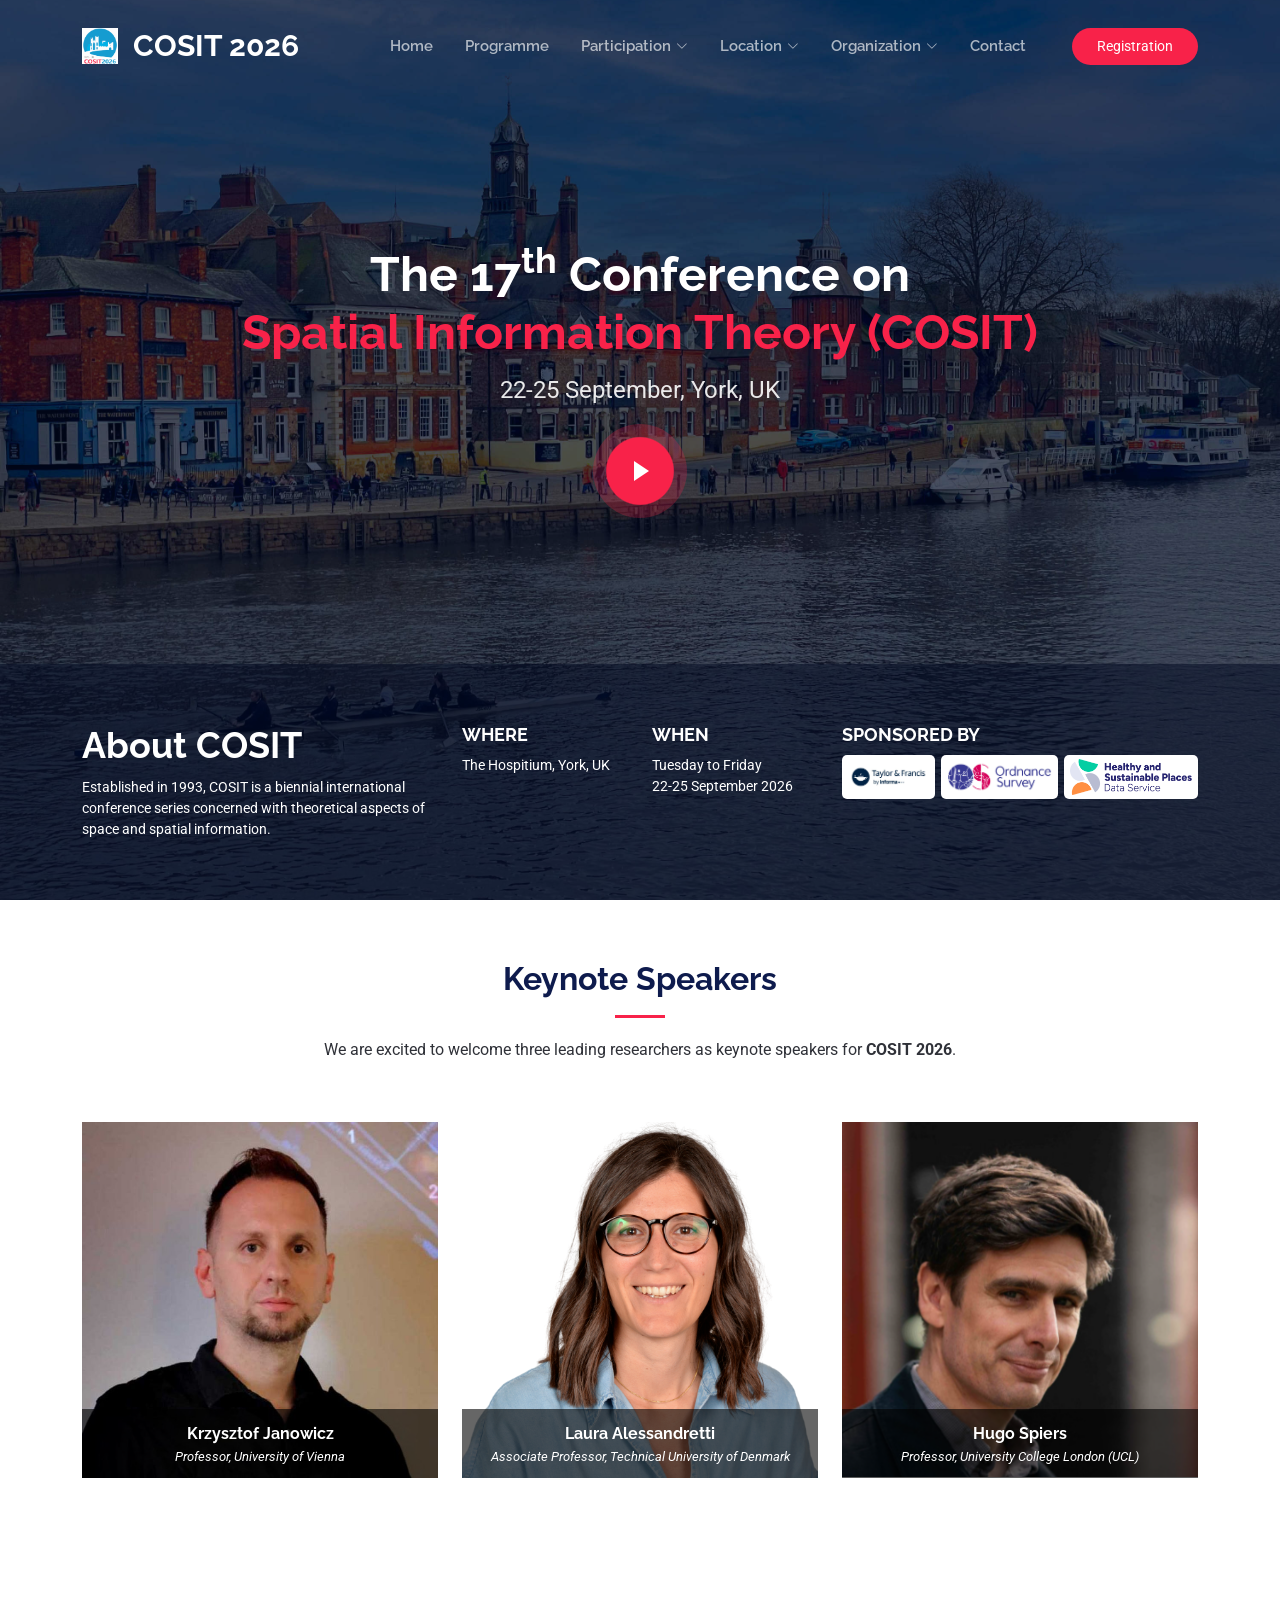
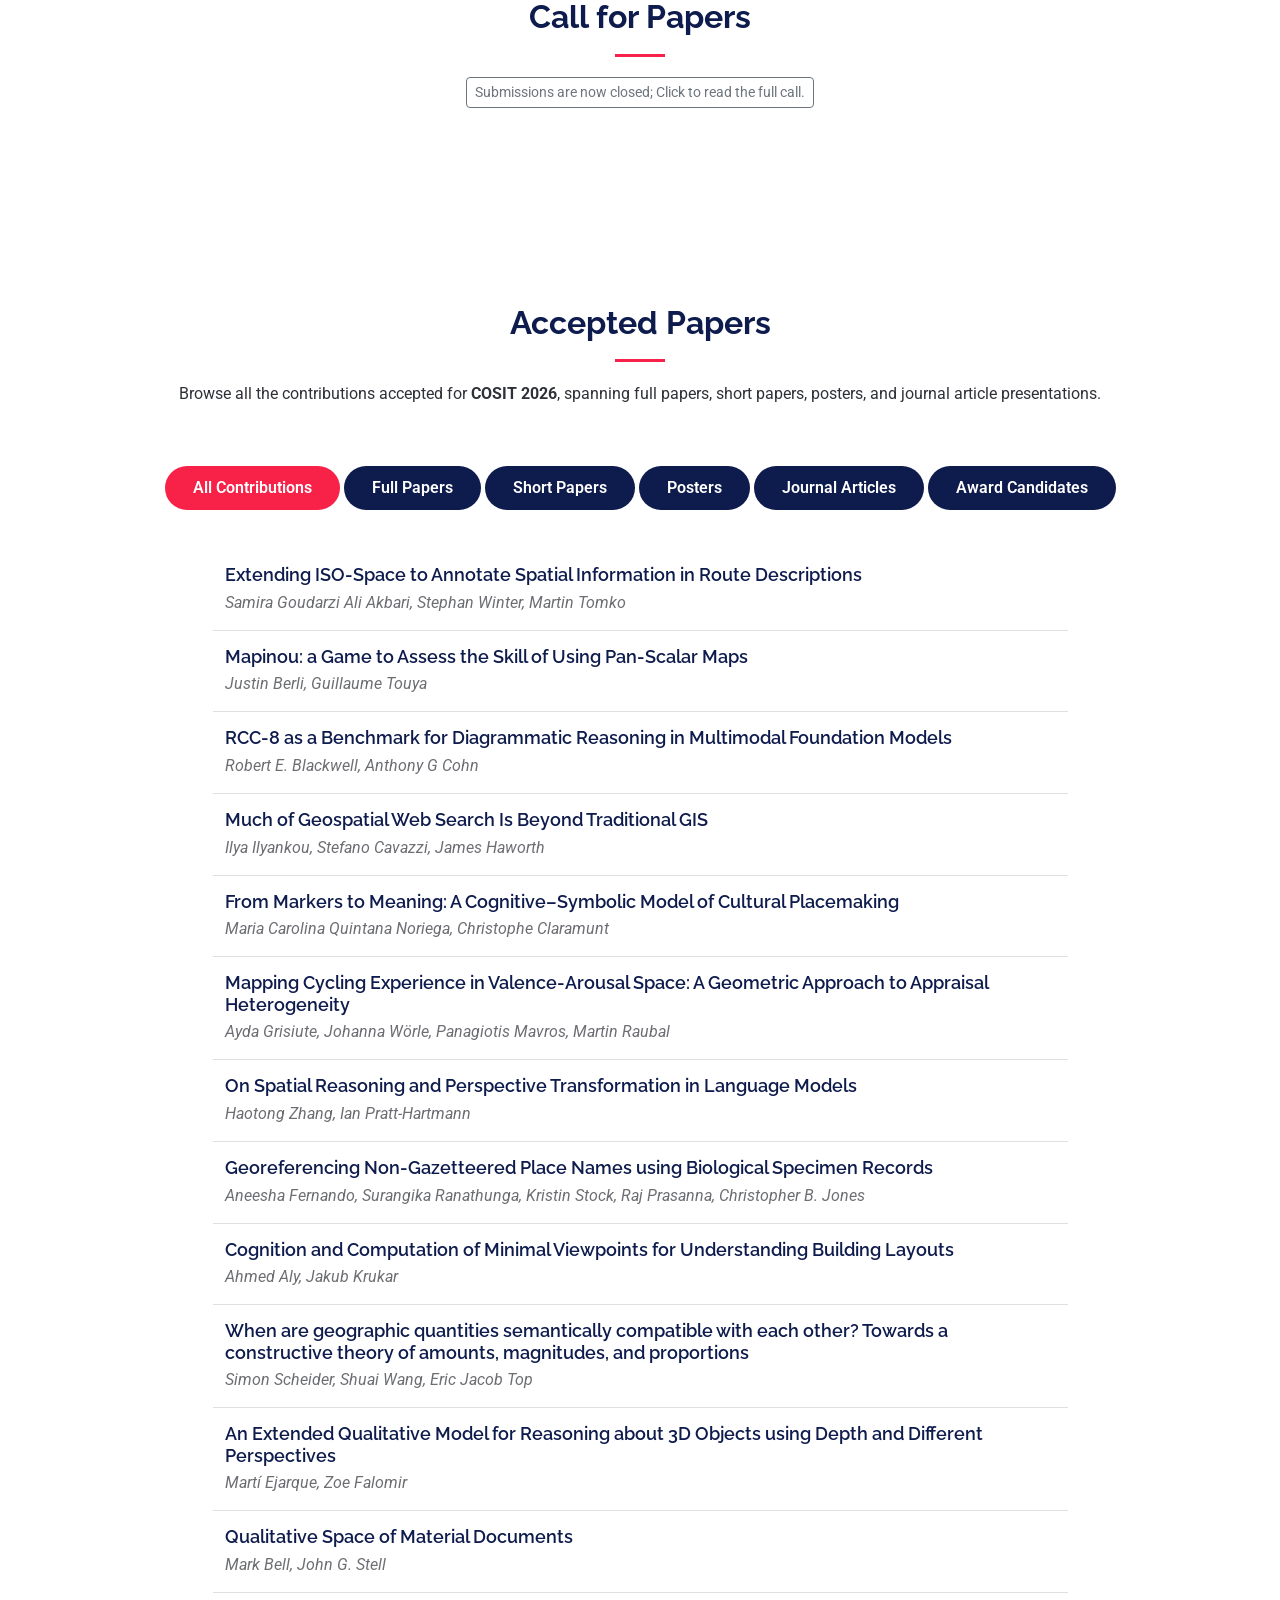
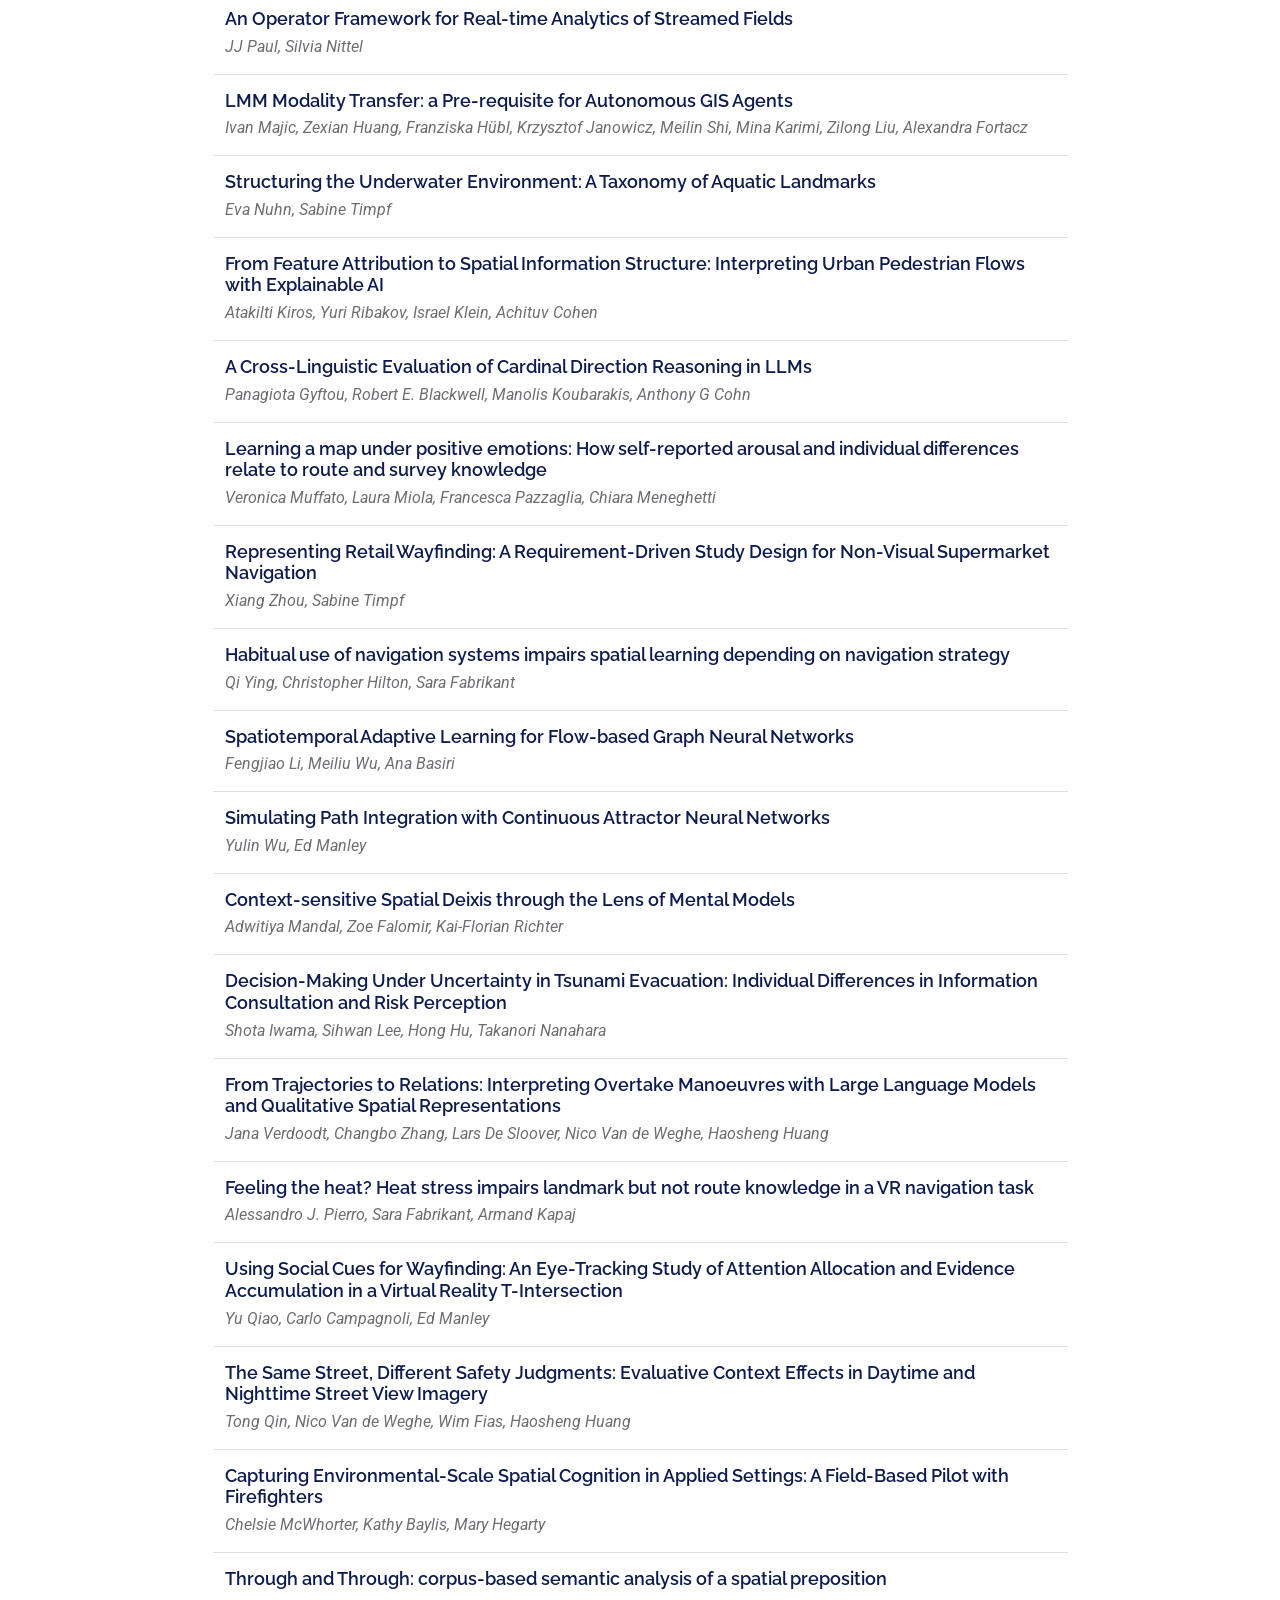
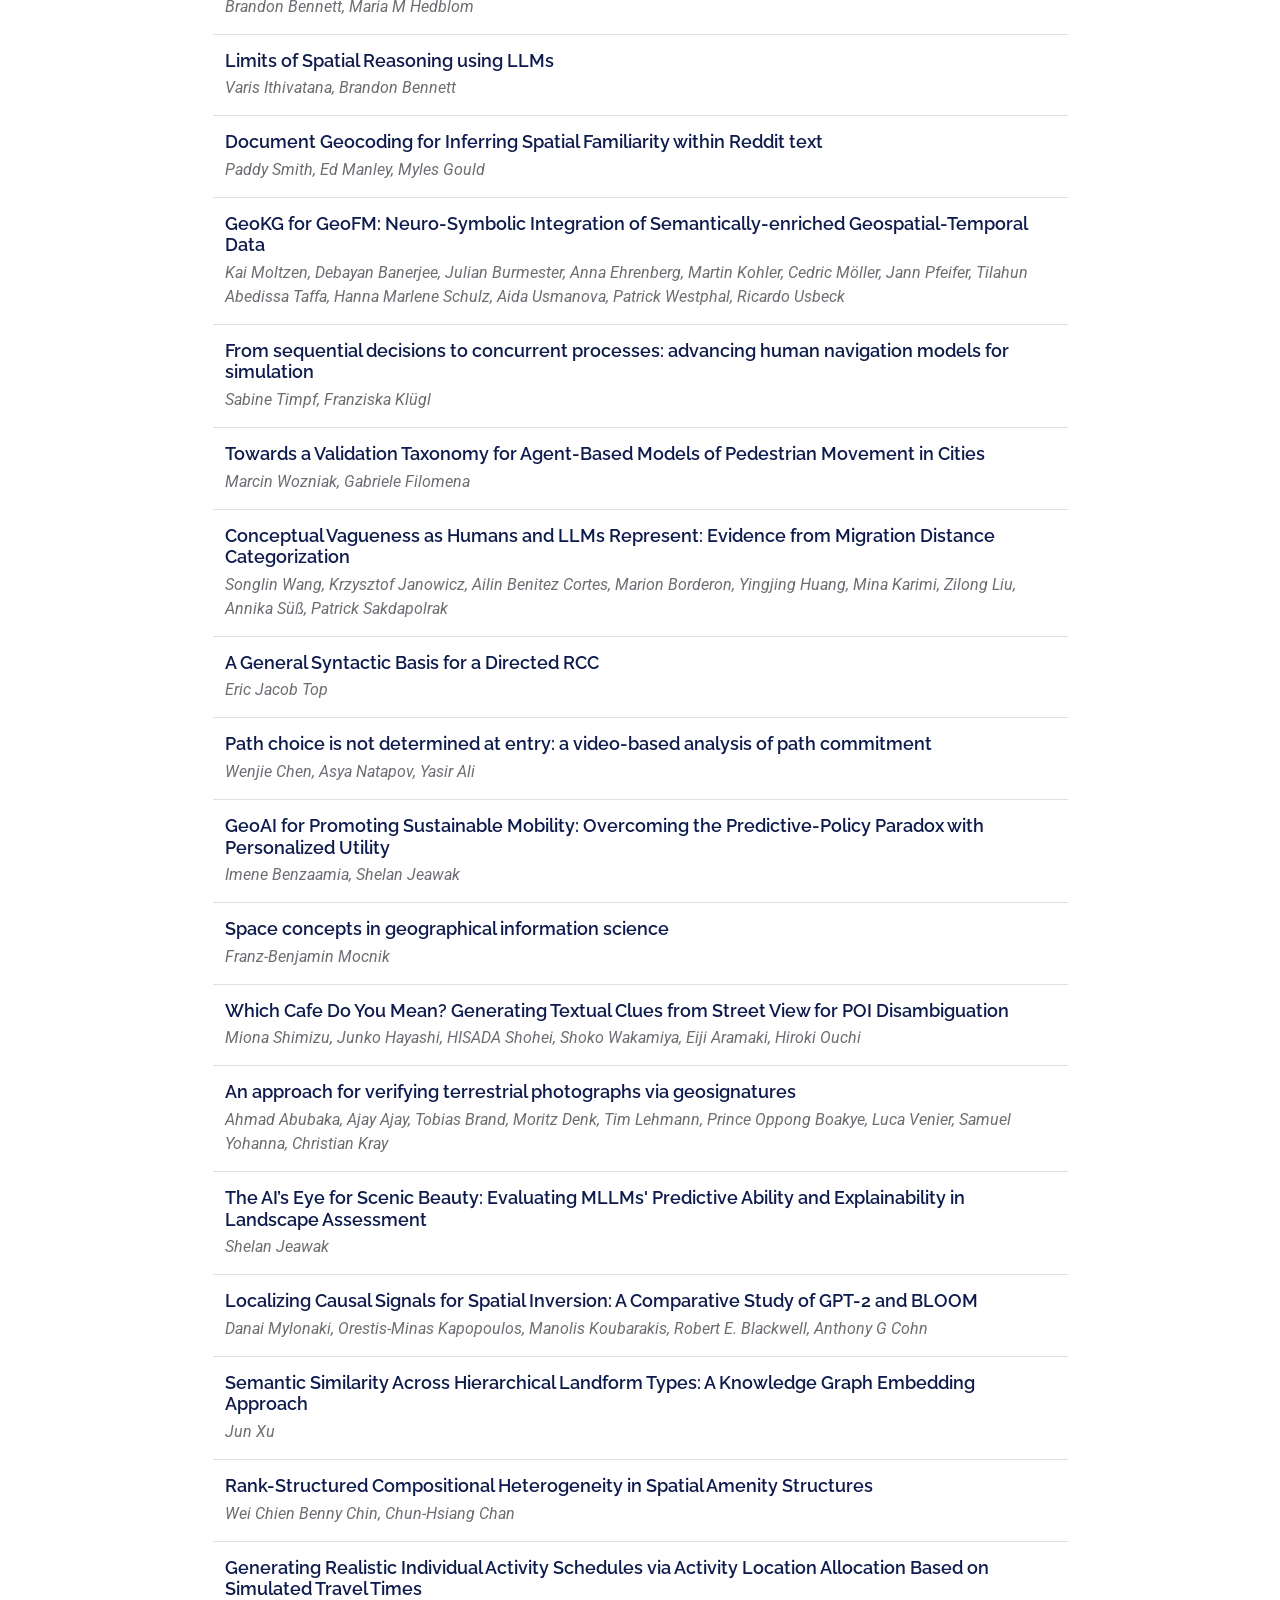
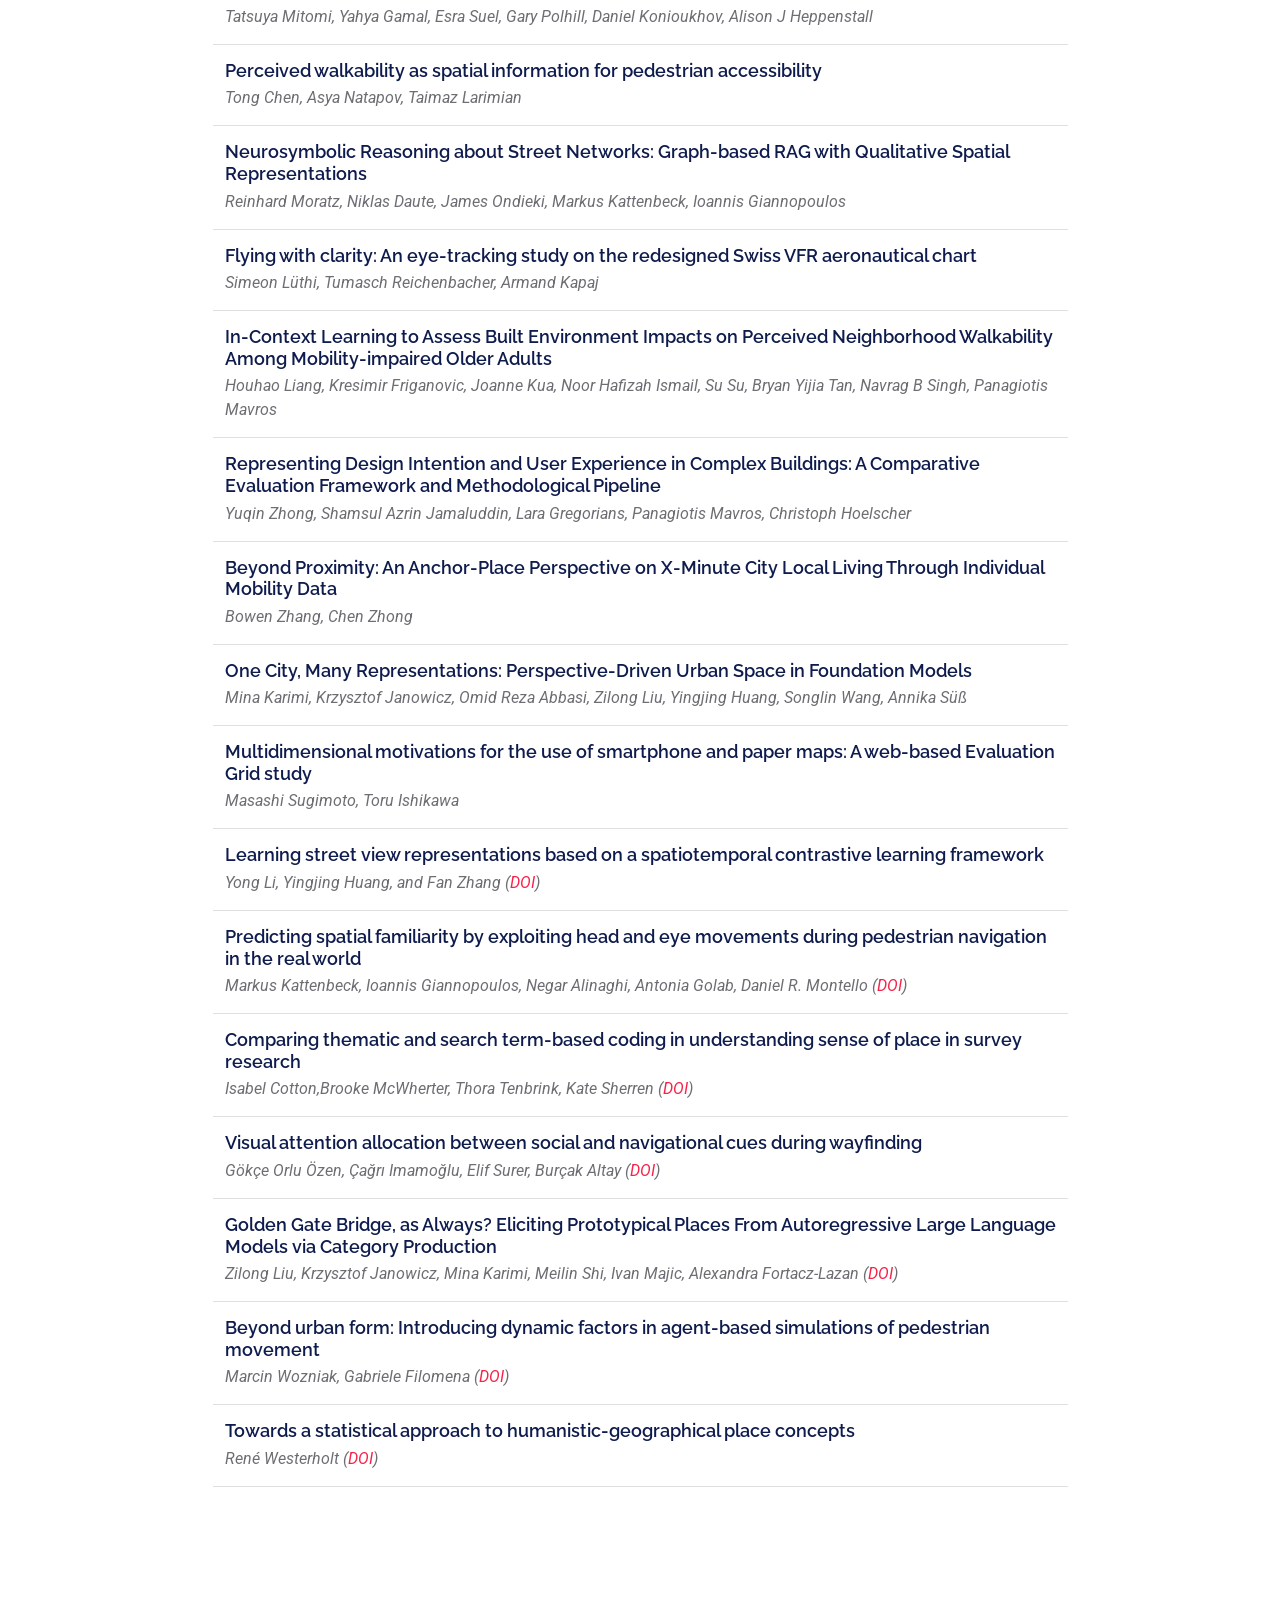
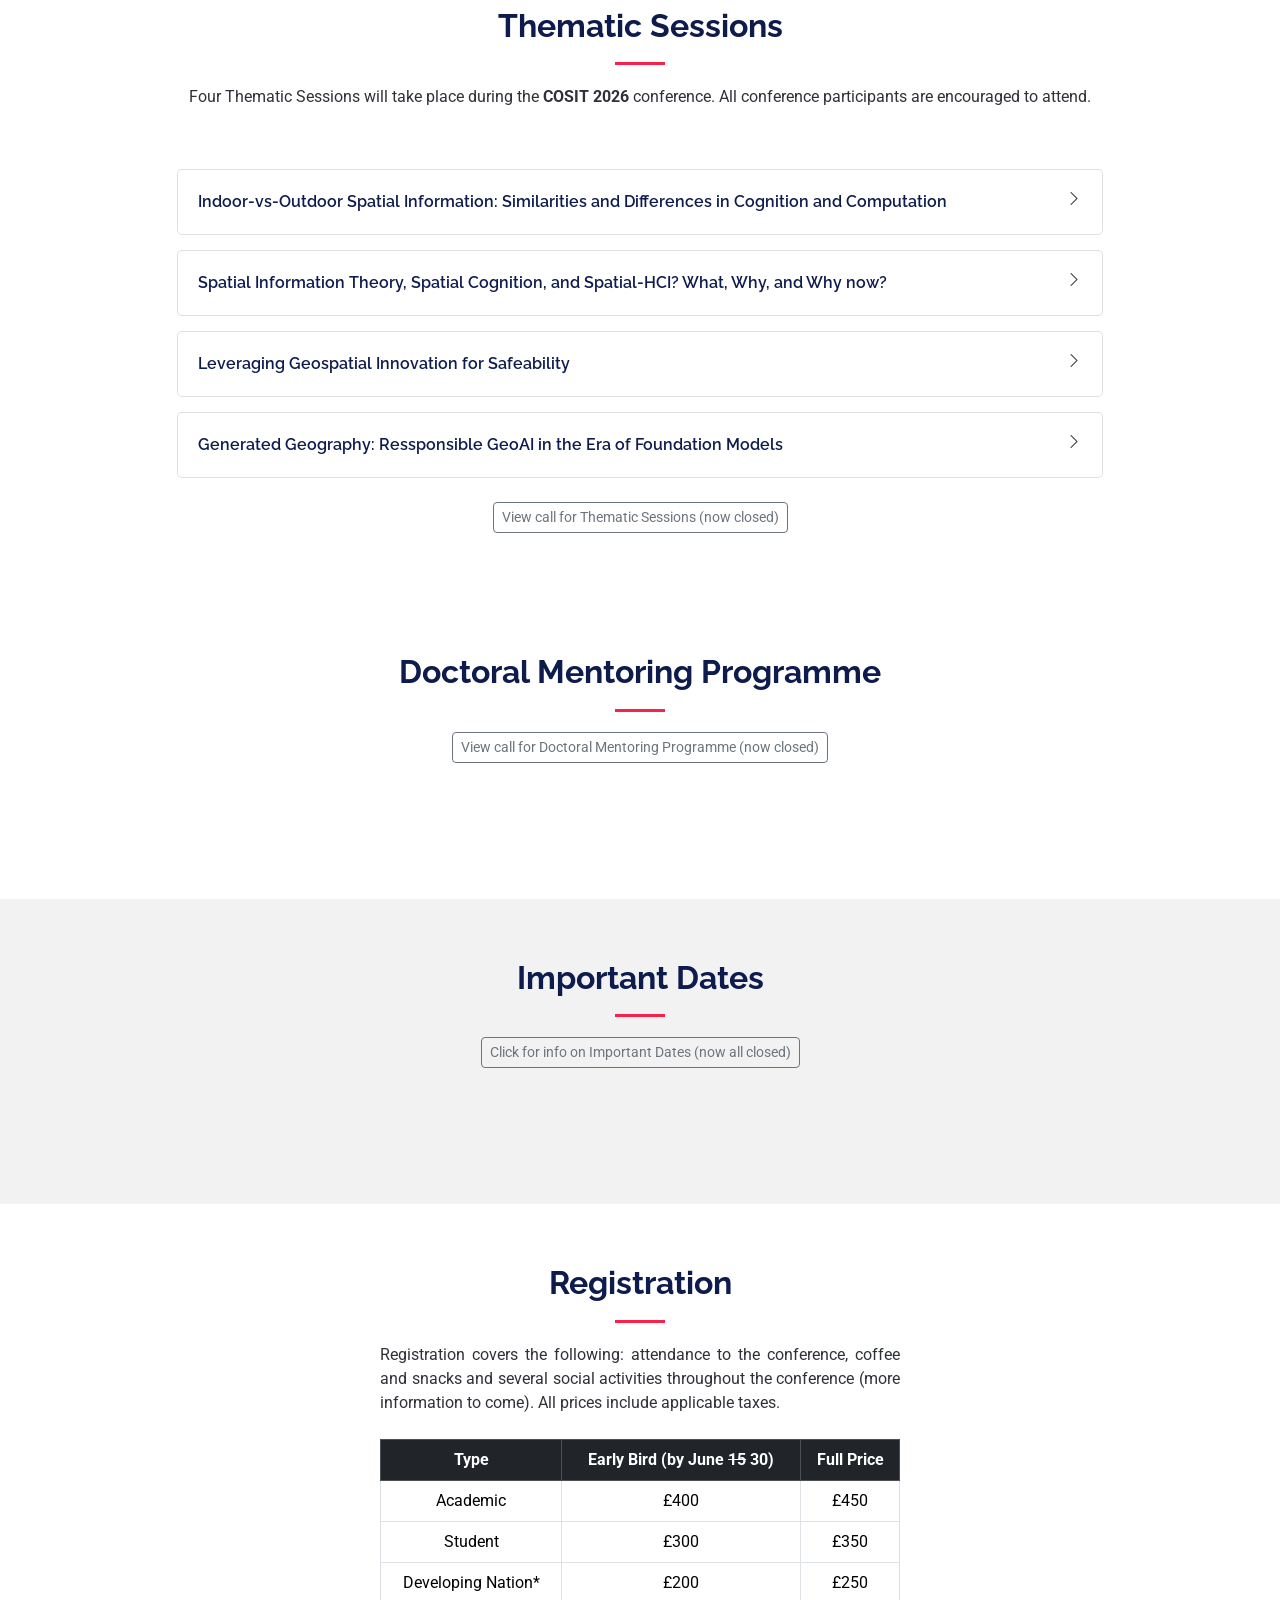
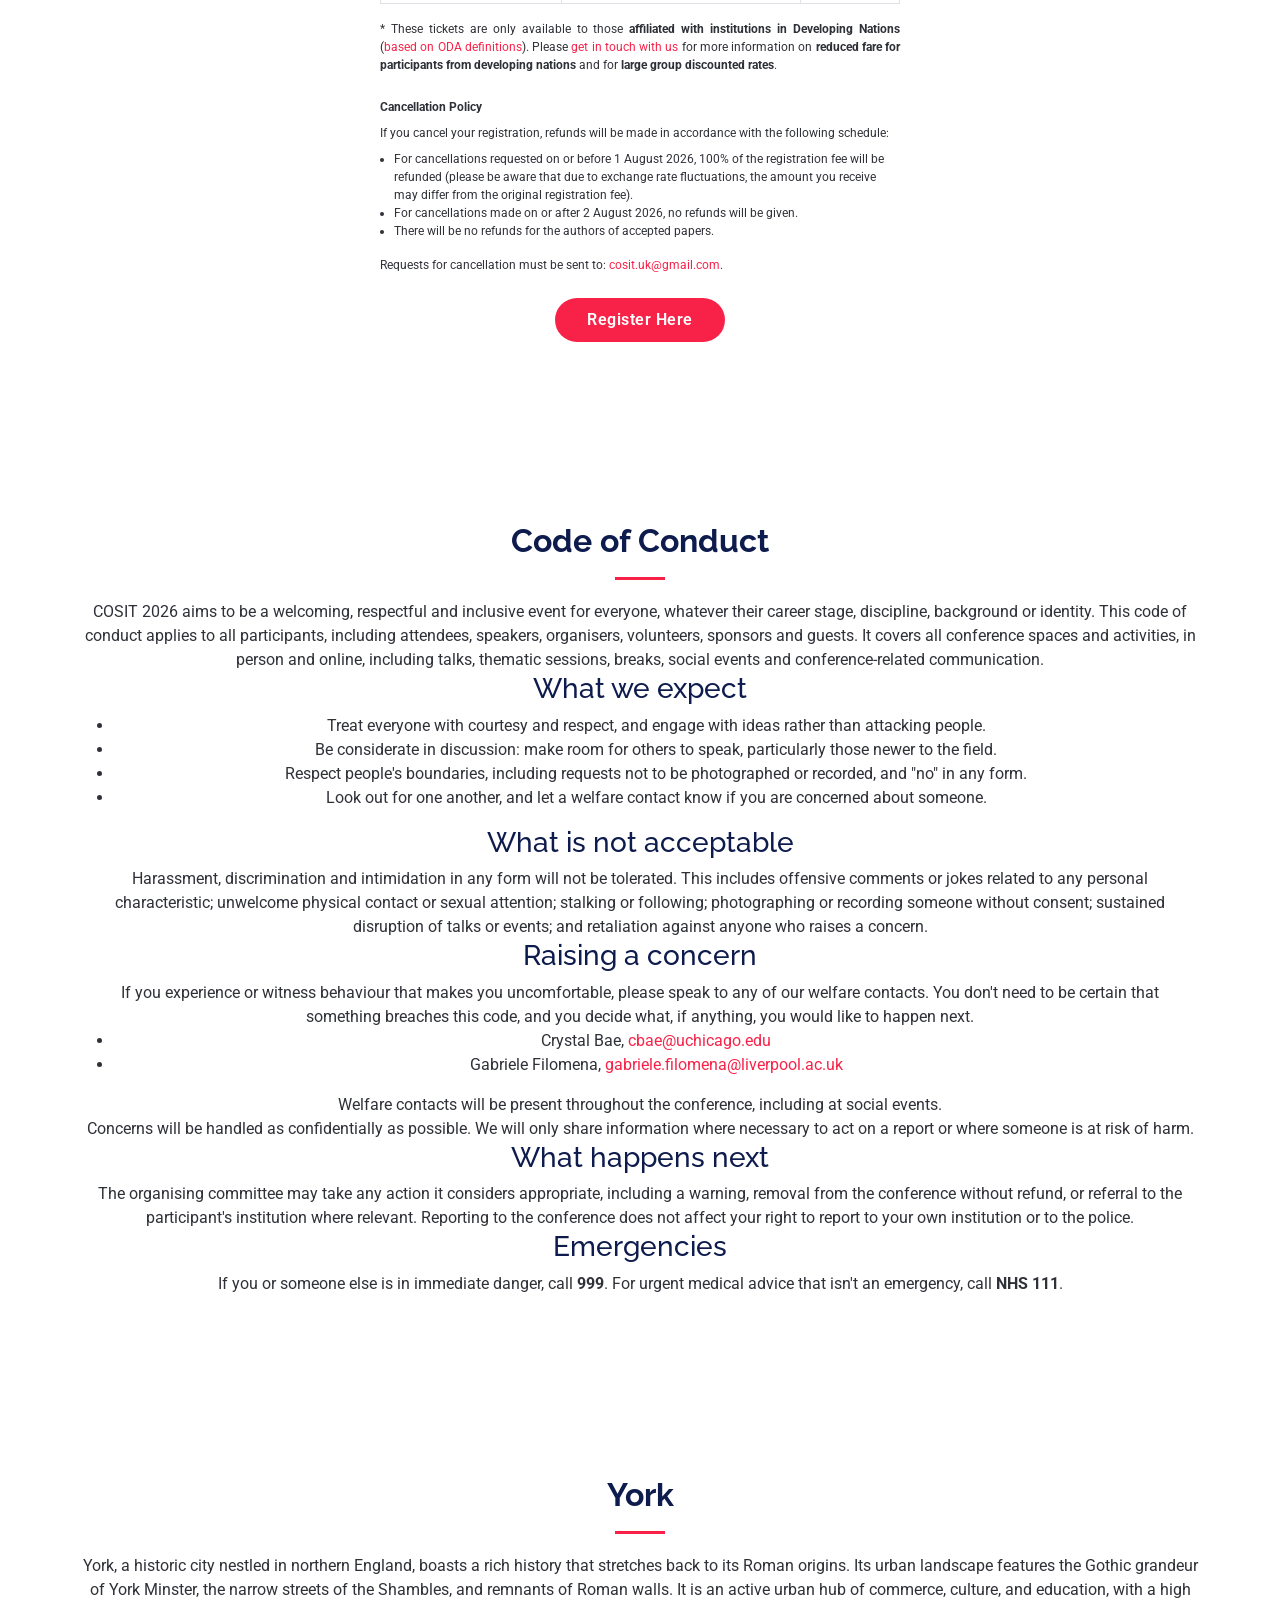
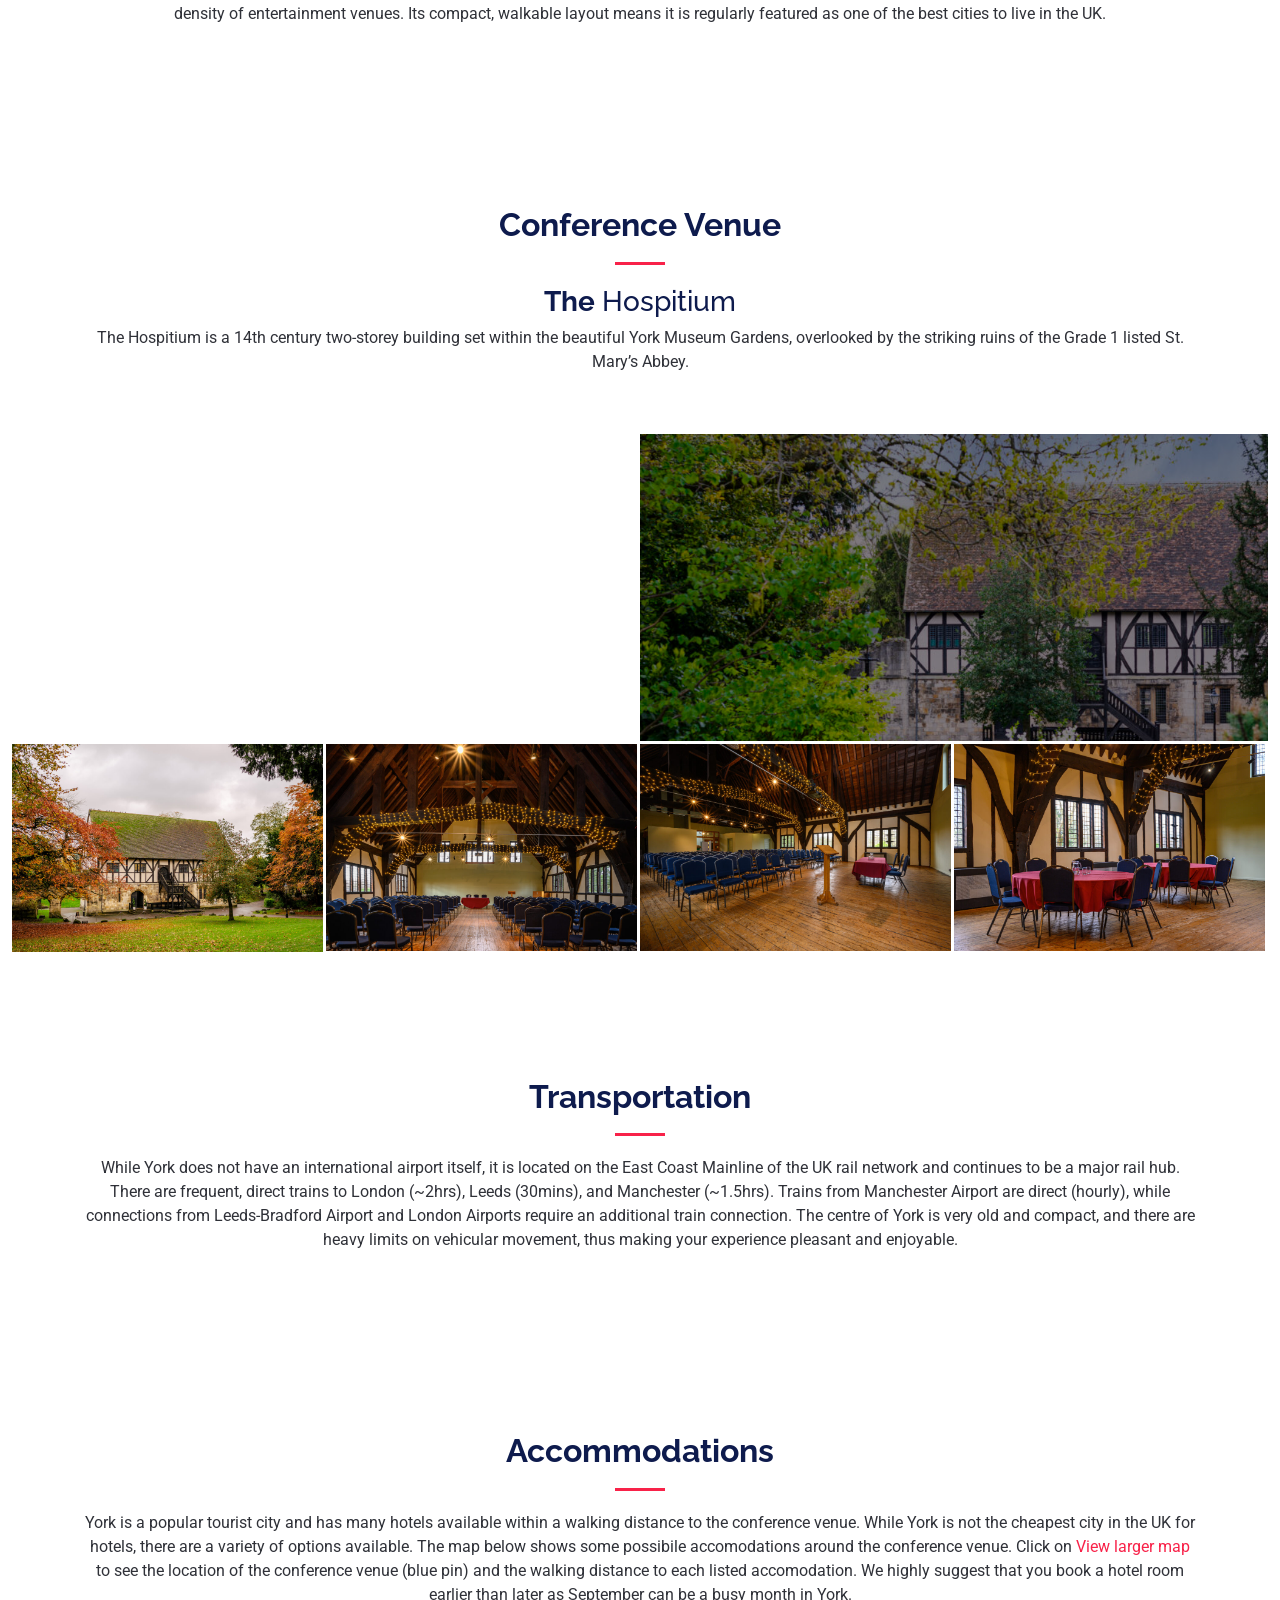
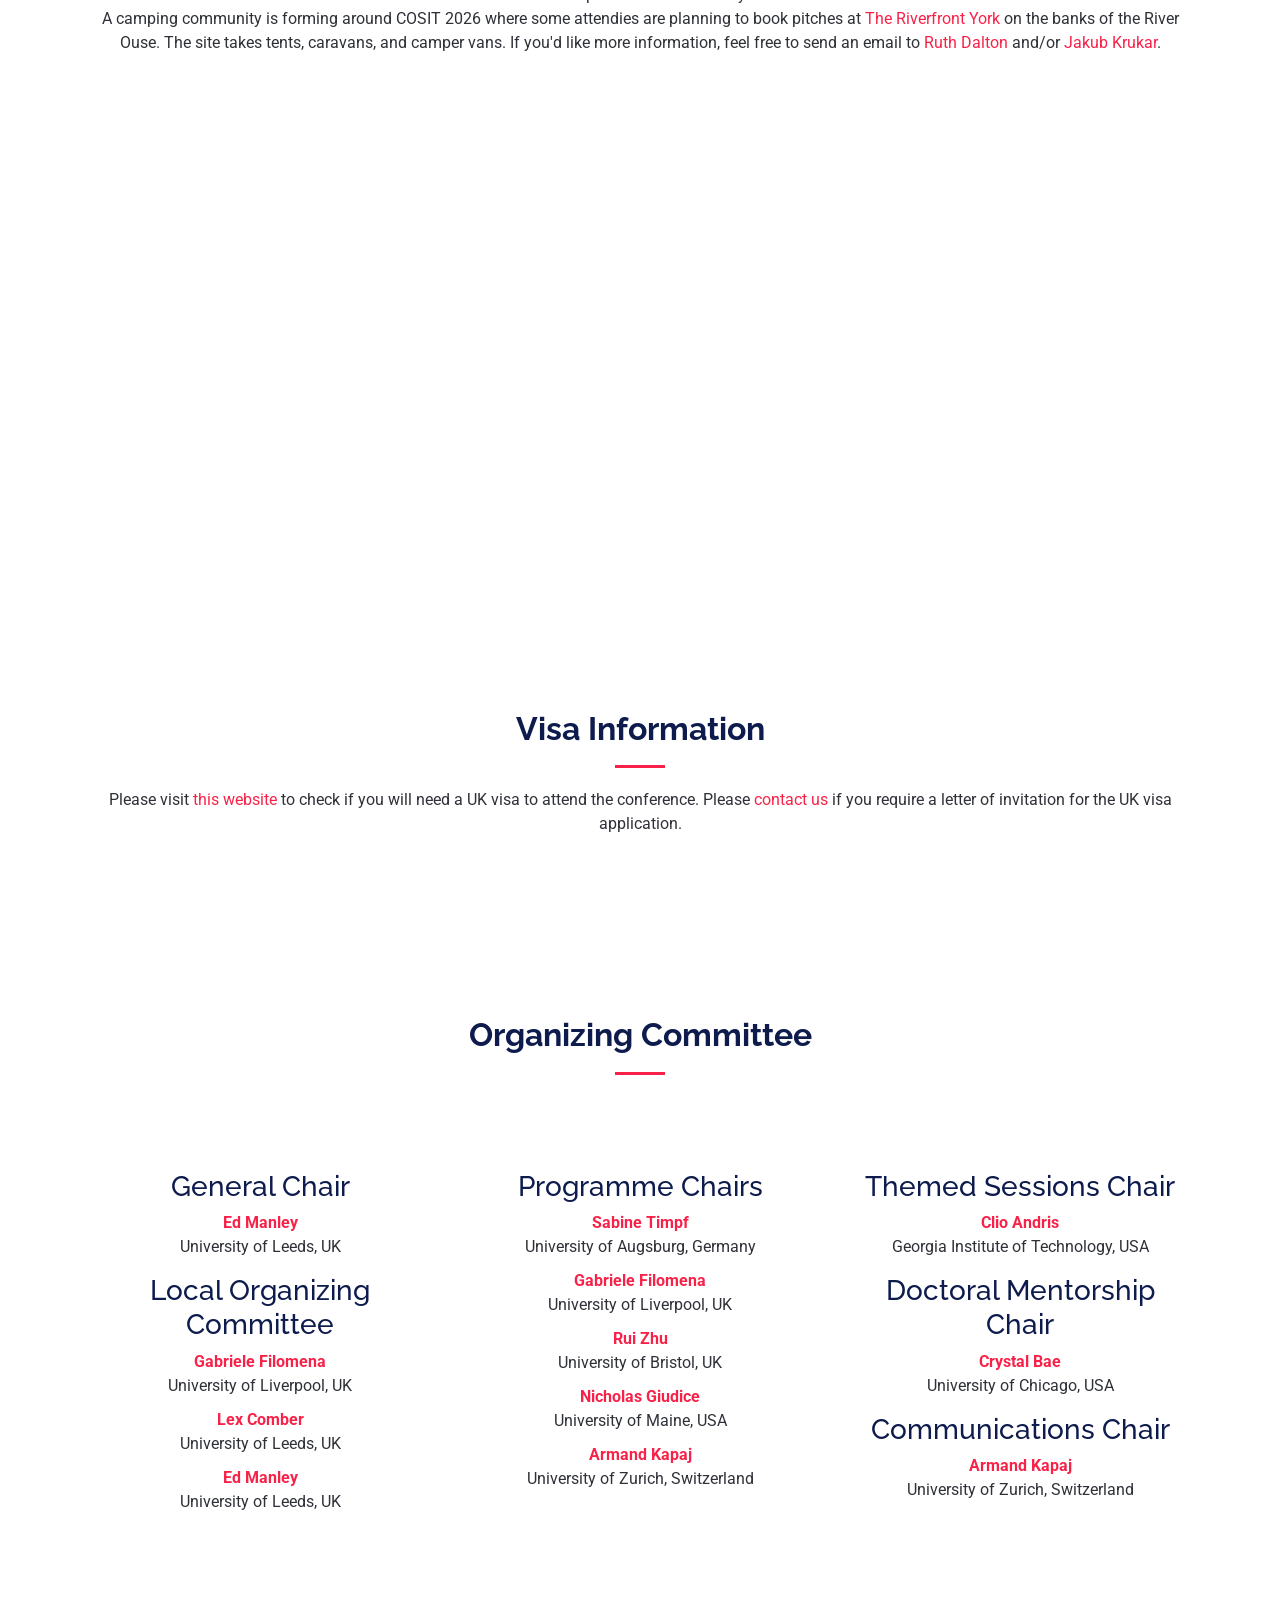
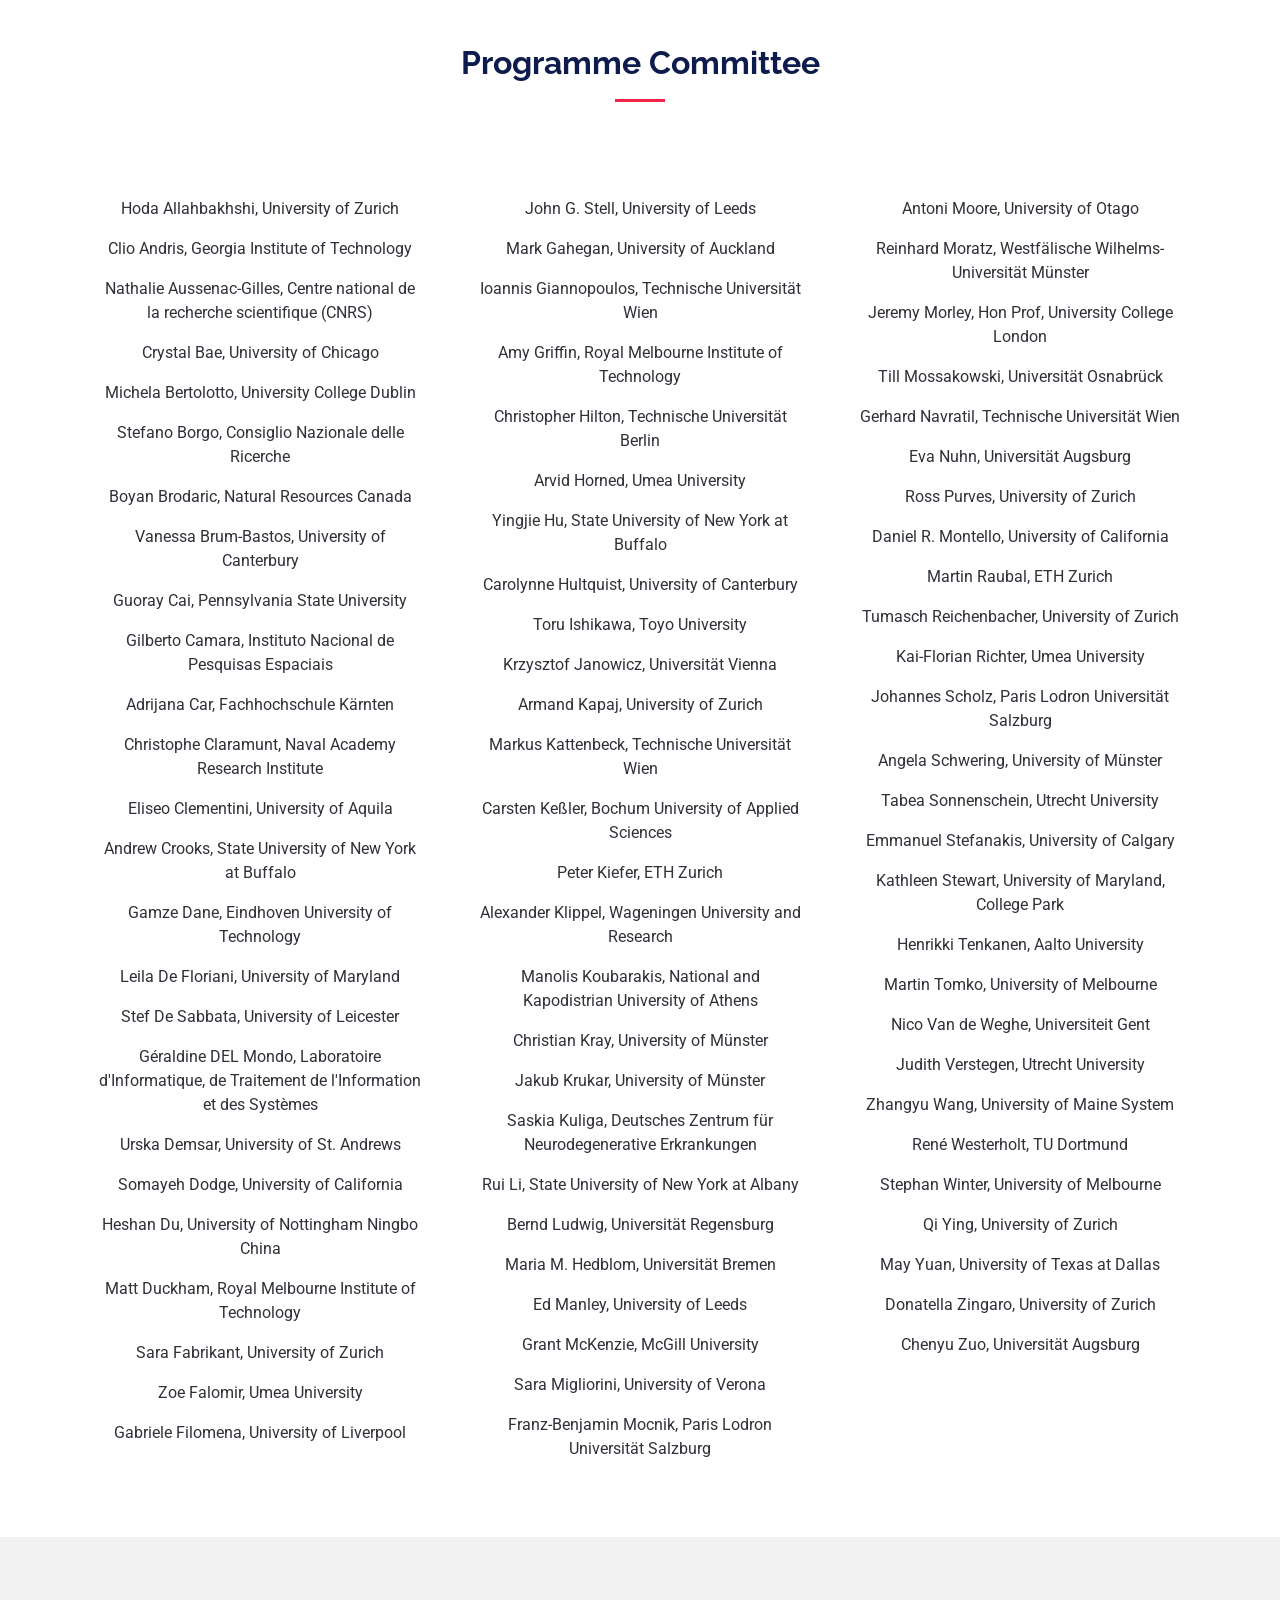
==== commit 0de679a4: "coc_style" ====
--- a/index.html
+++ b/index.html
@@ -2253,7 +2253,7 @@
       padding-left: 1.5rem;
       margin-top: 0.35rem;
       margin-bottom: 1rem;
-      text-align: justify;
+      text-align: left;
     }
 
     #code-of-conduct li {
@@ -2288,7 +2288,7 @@
     <p>The organising committee may take any action it considers appropriate, including a warning, removal from the conference without refund, or referral to the participant's institution where relevant. Reporting to the conference does not affect your right to report to your own institution or to the police.</p>
 
     <h3>Emergencies</h3>
-    <p>If you or someone else is in immediate danger, call 999. For urgent medical advice that isn't an emergency, call NHS 111.</p>
+    <p>If you or someone else is in immediate danger, call <strong>999</strong>. For urgent medical advice that isn't an emergency, call <strong>NHS 111</strong>.</p>
       </div>
     </section>
 
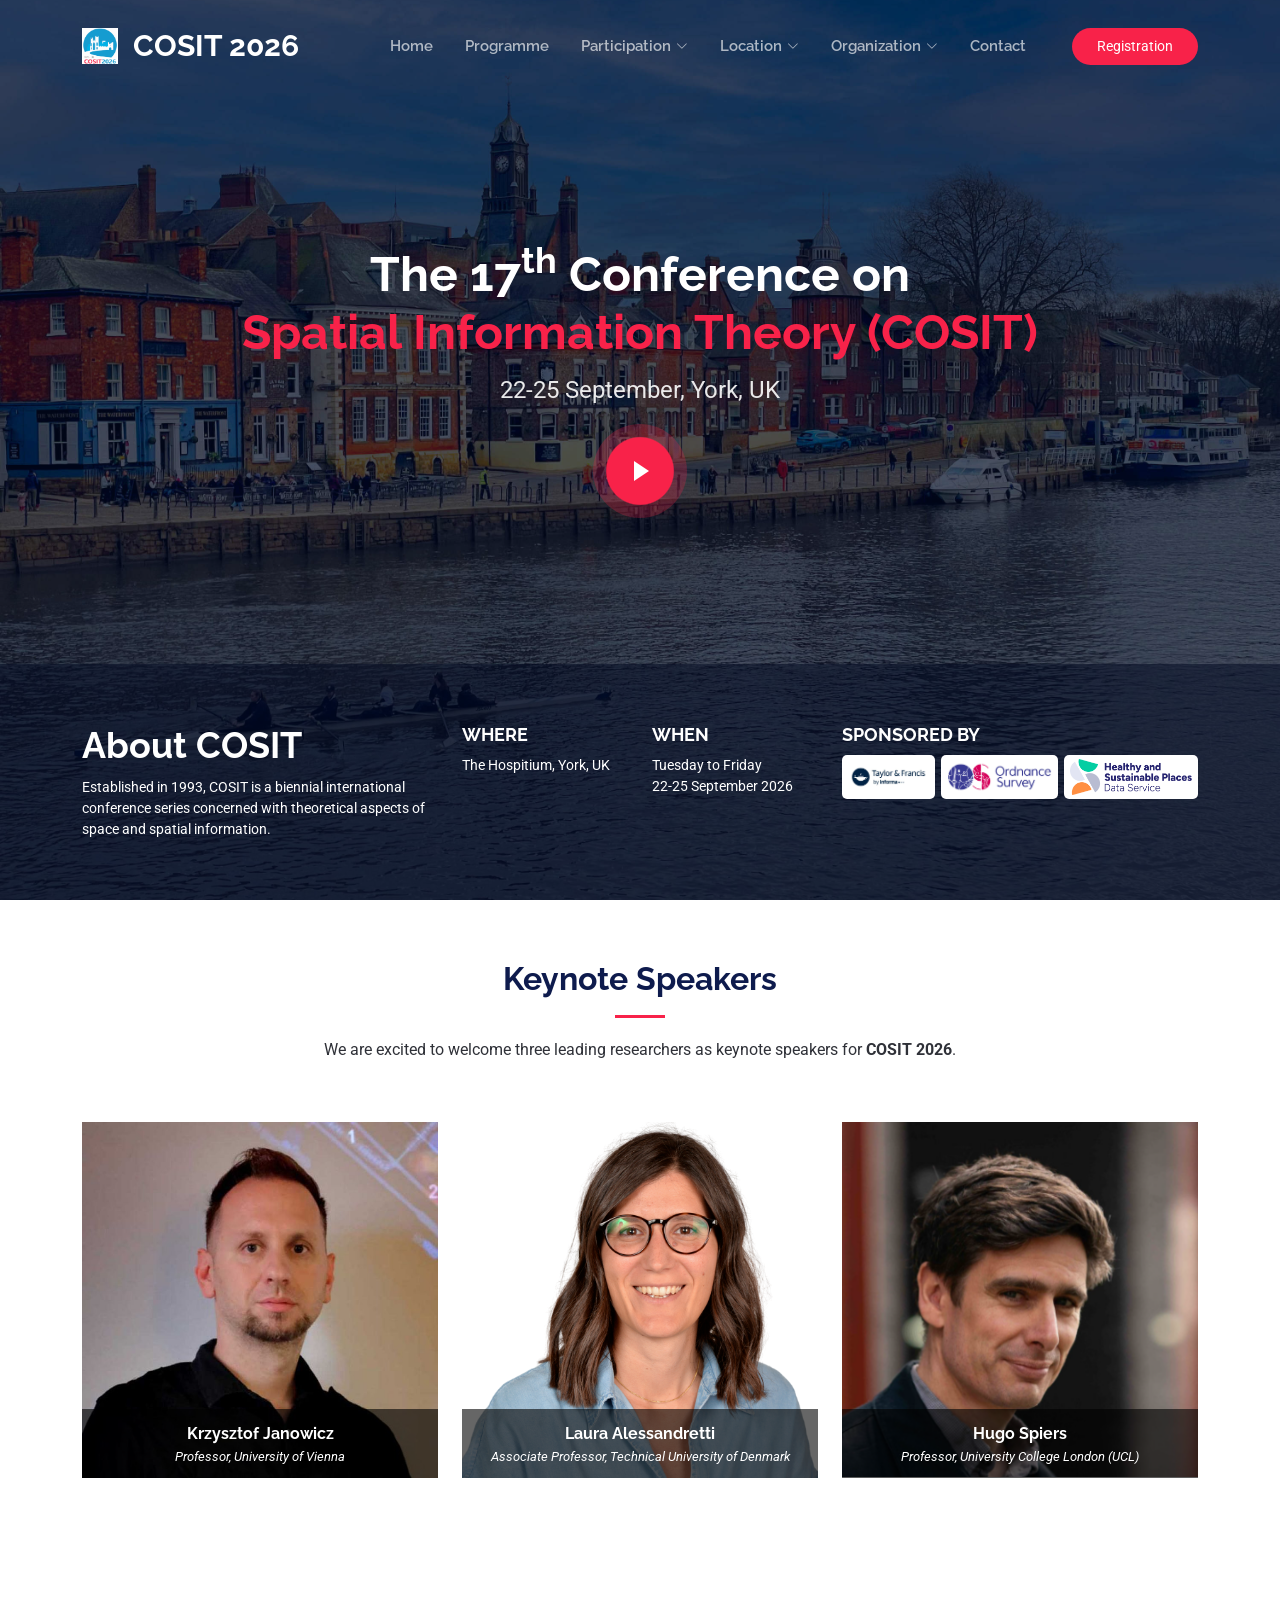
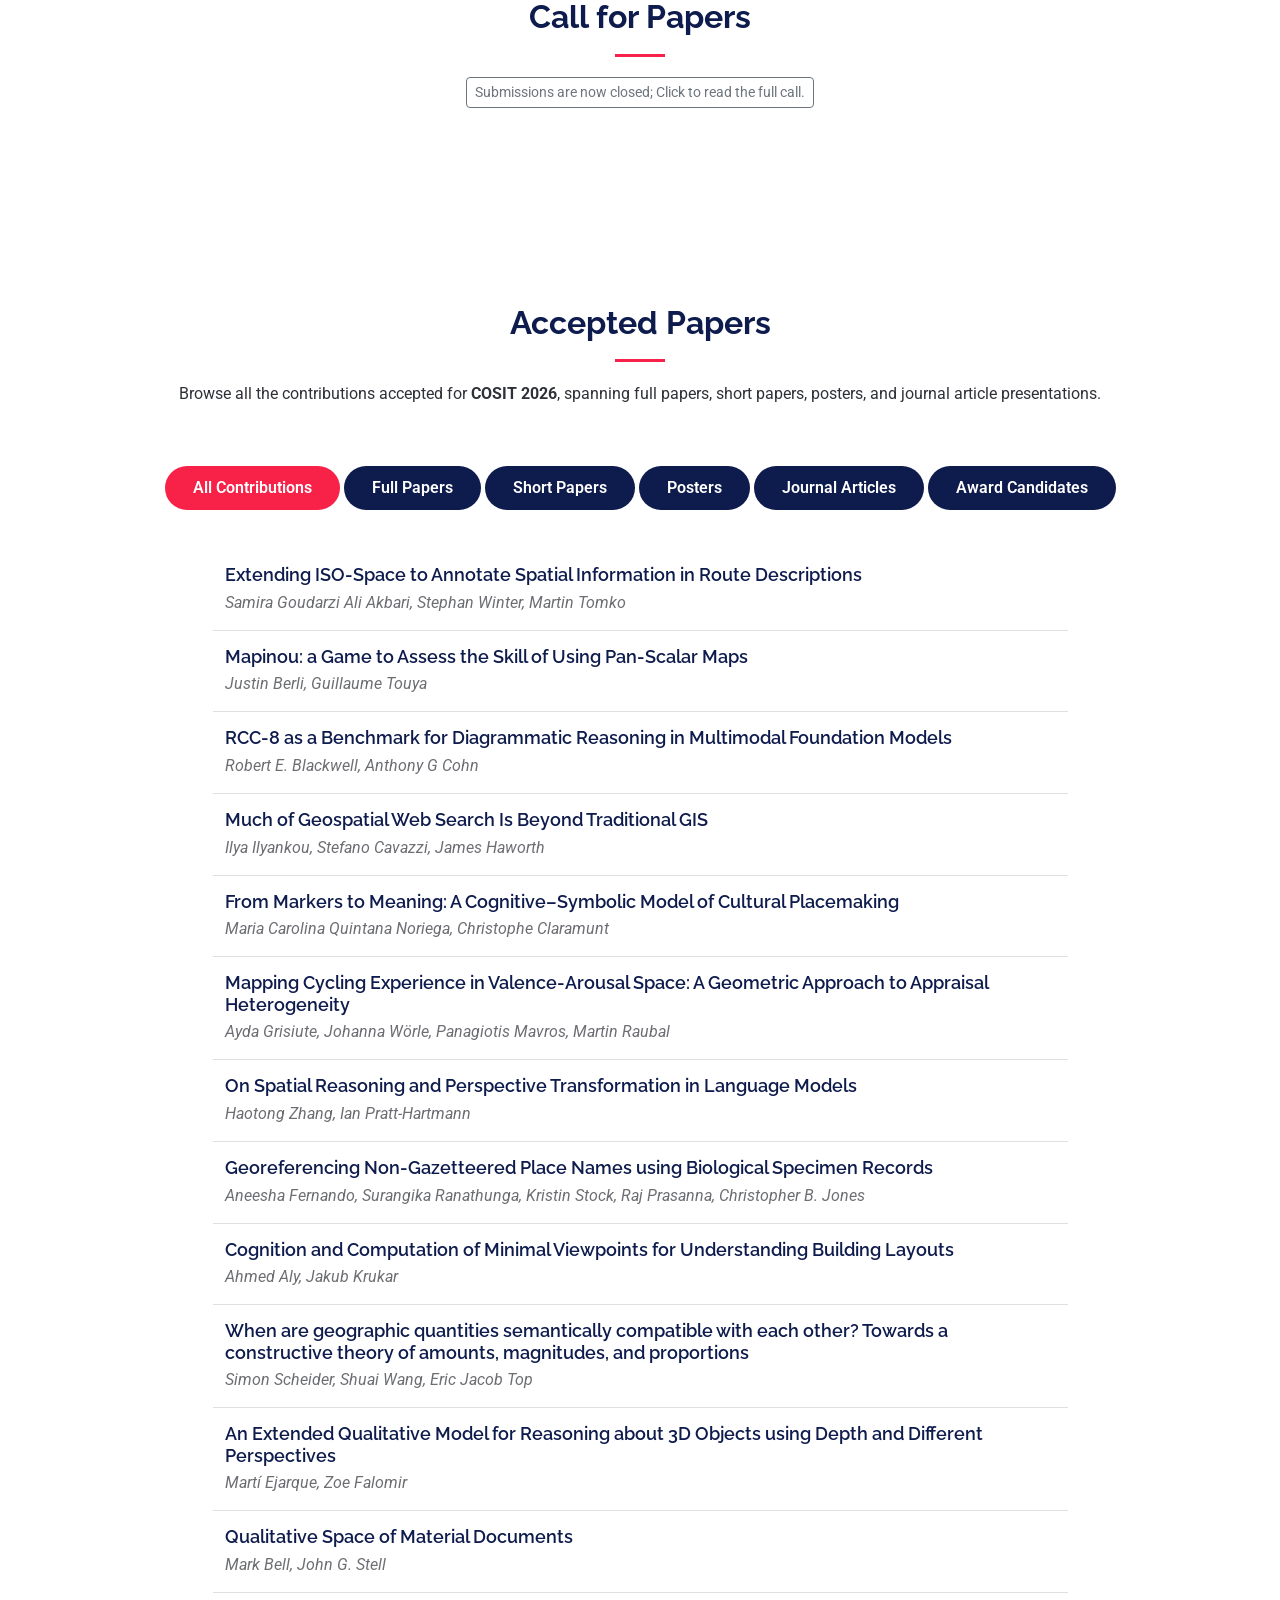
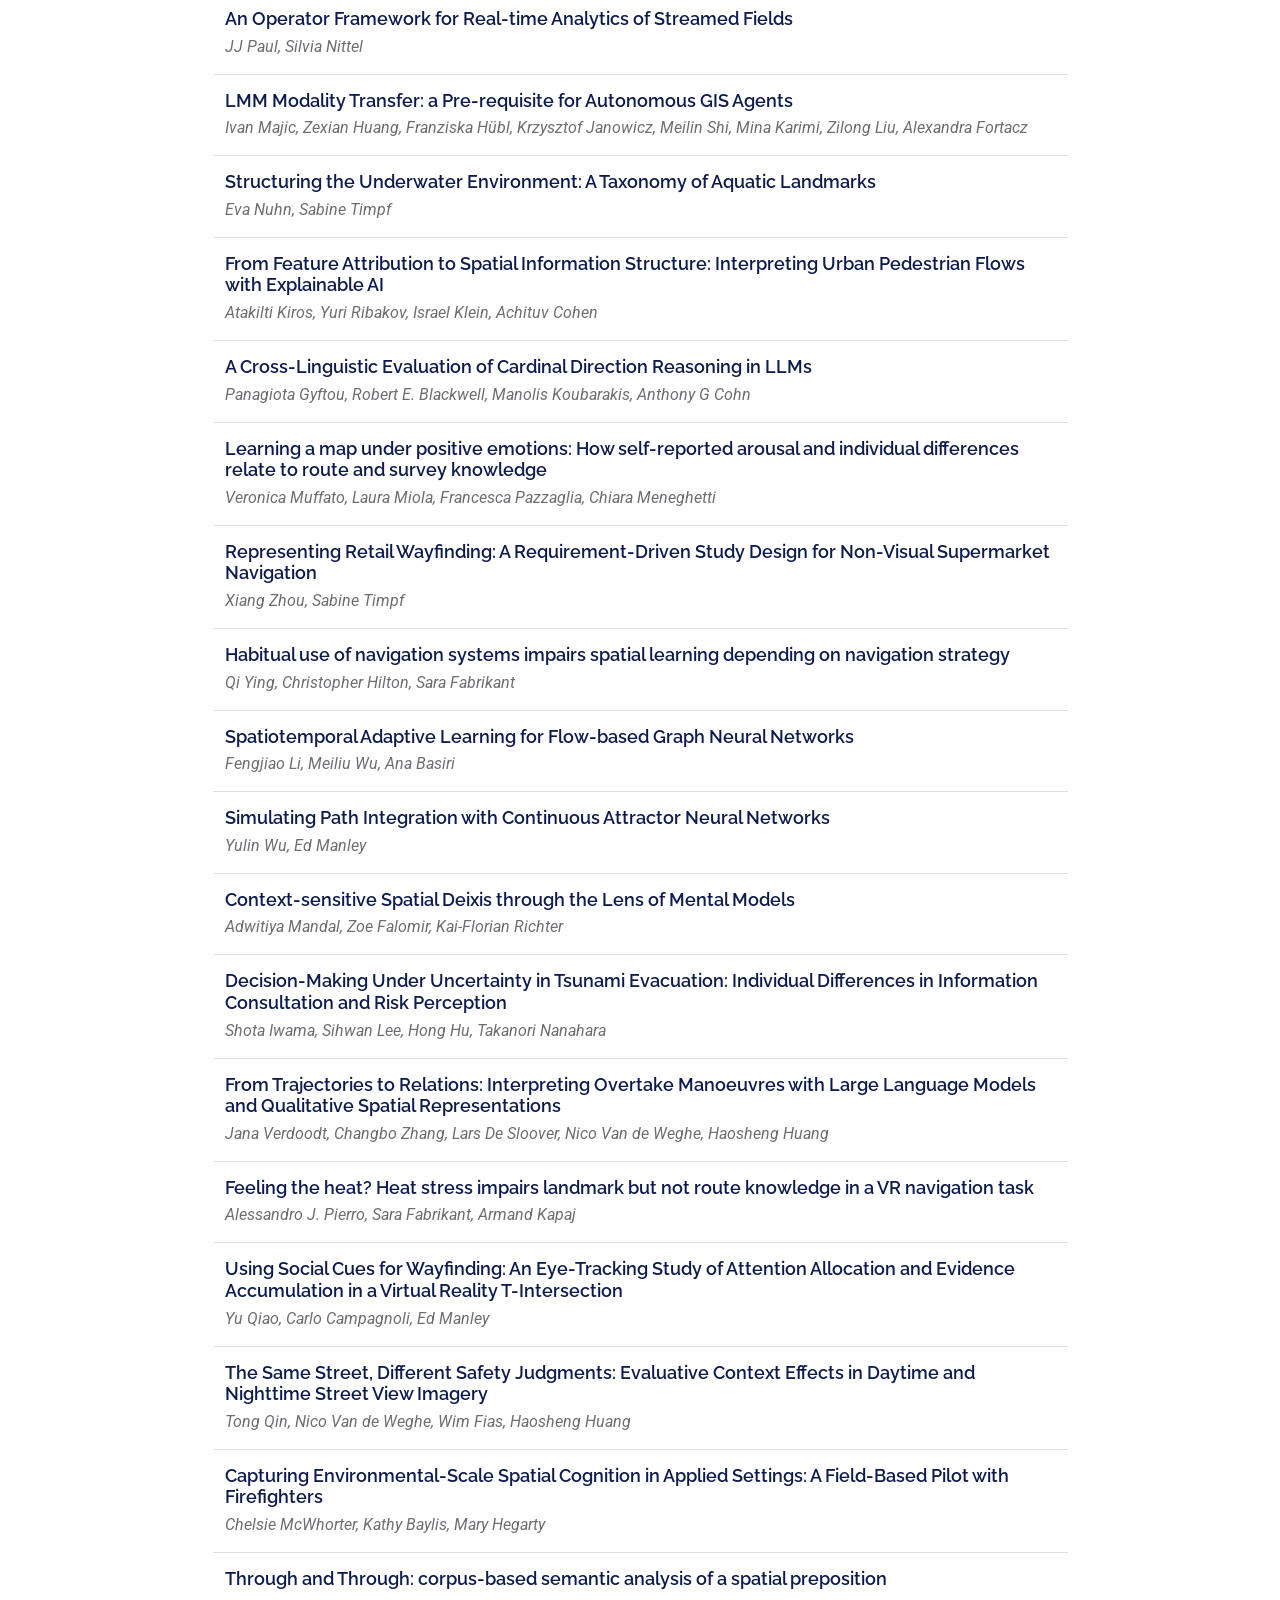
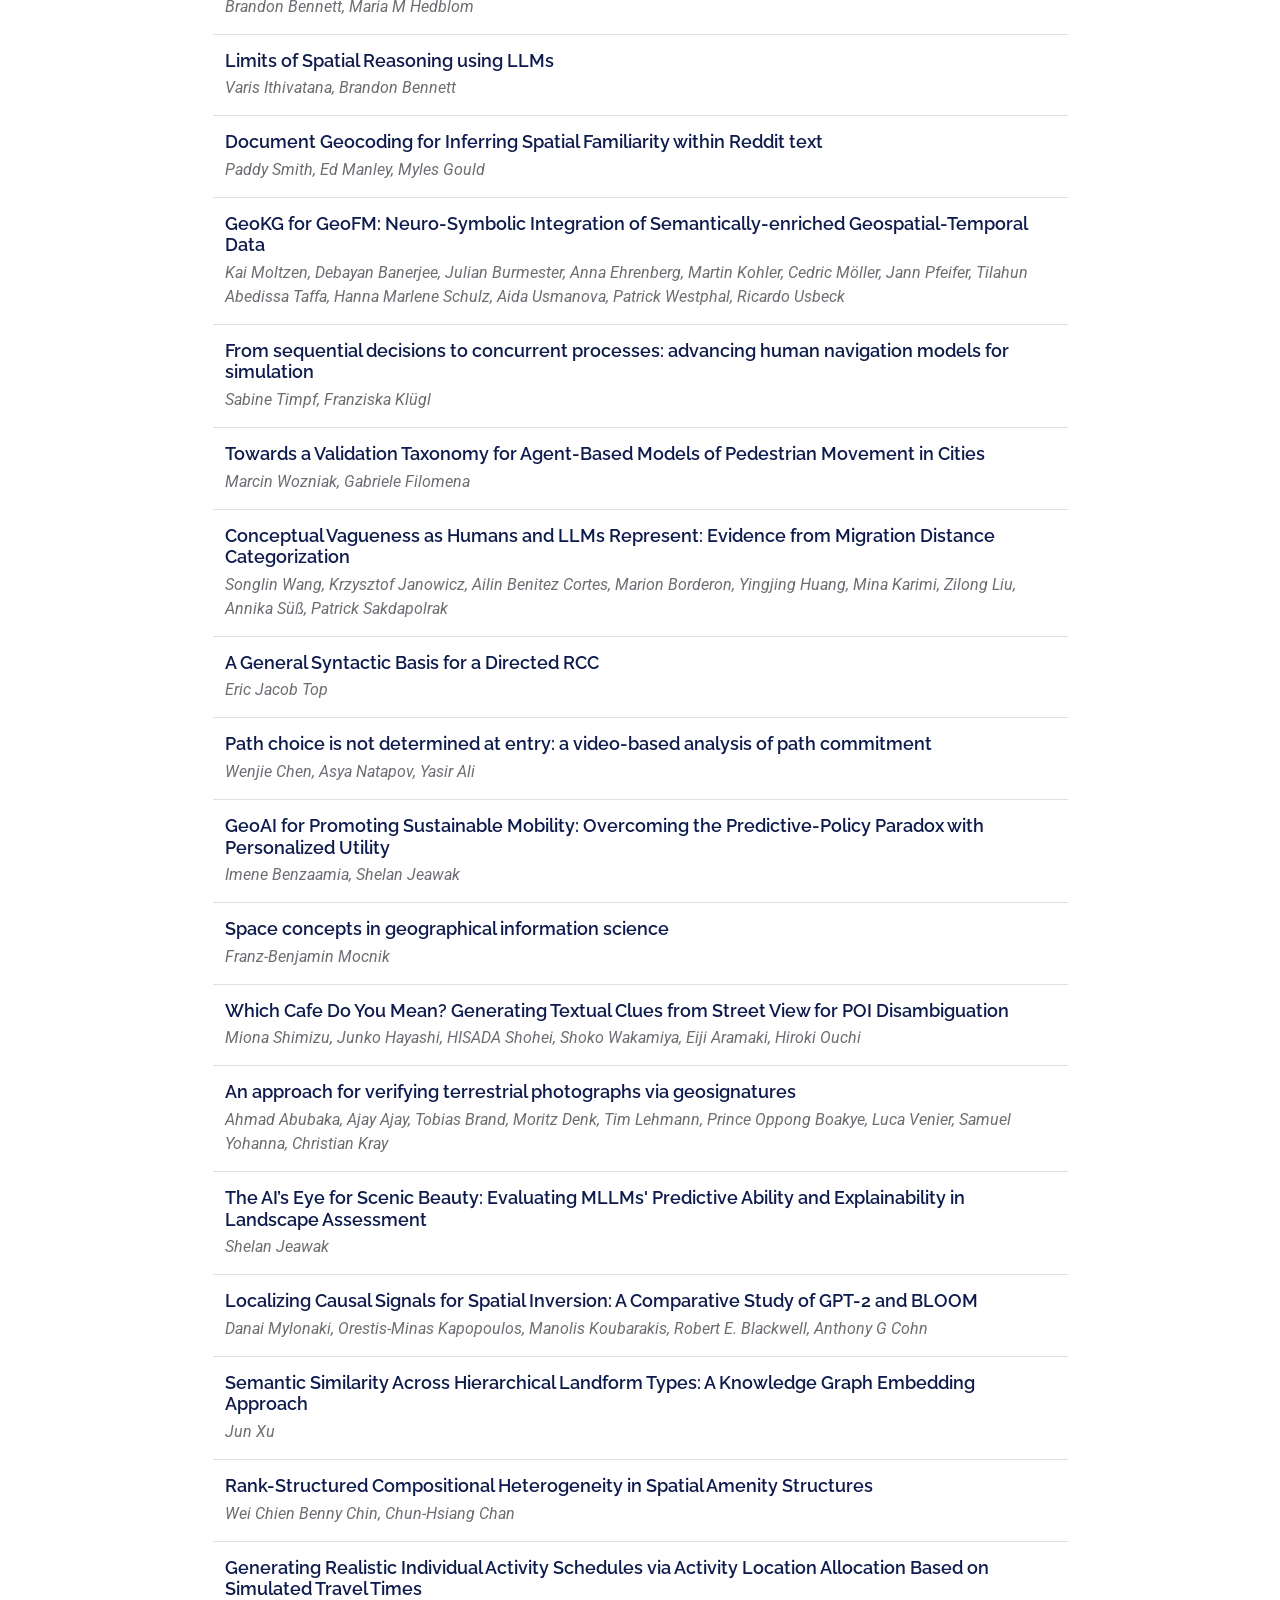
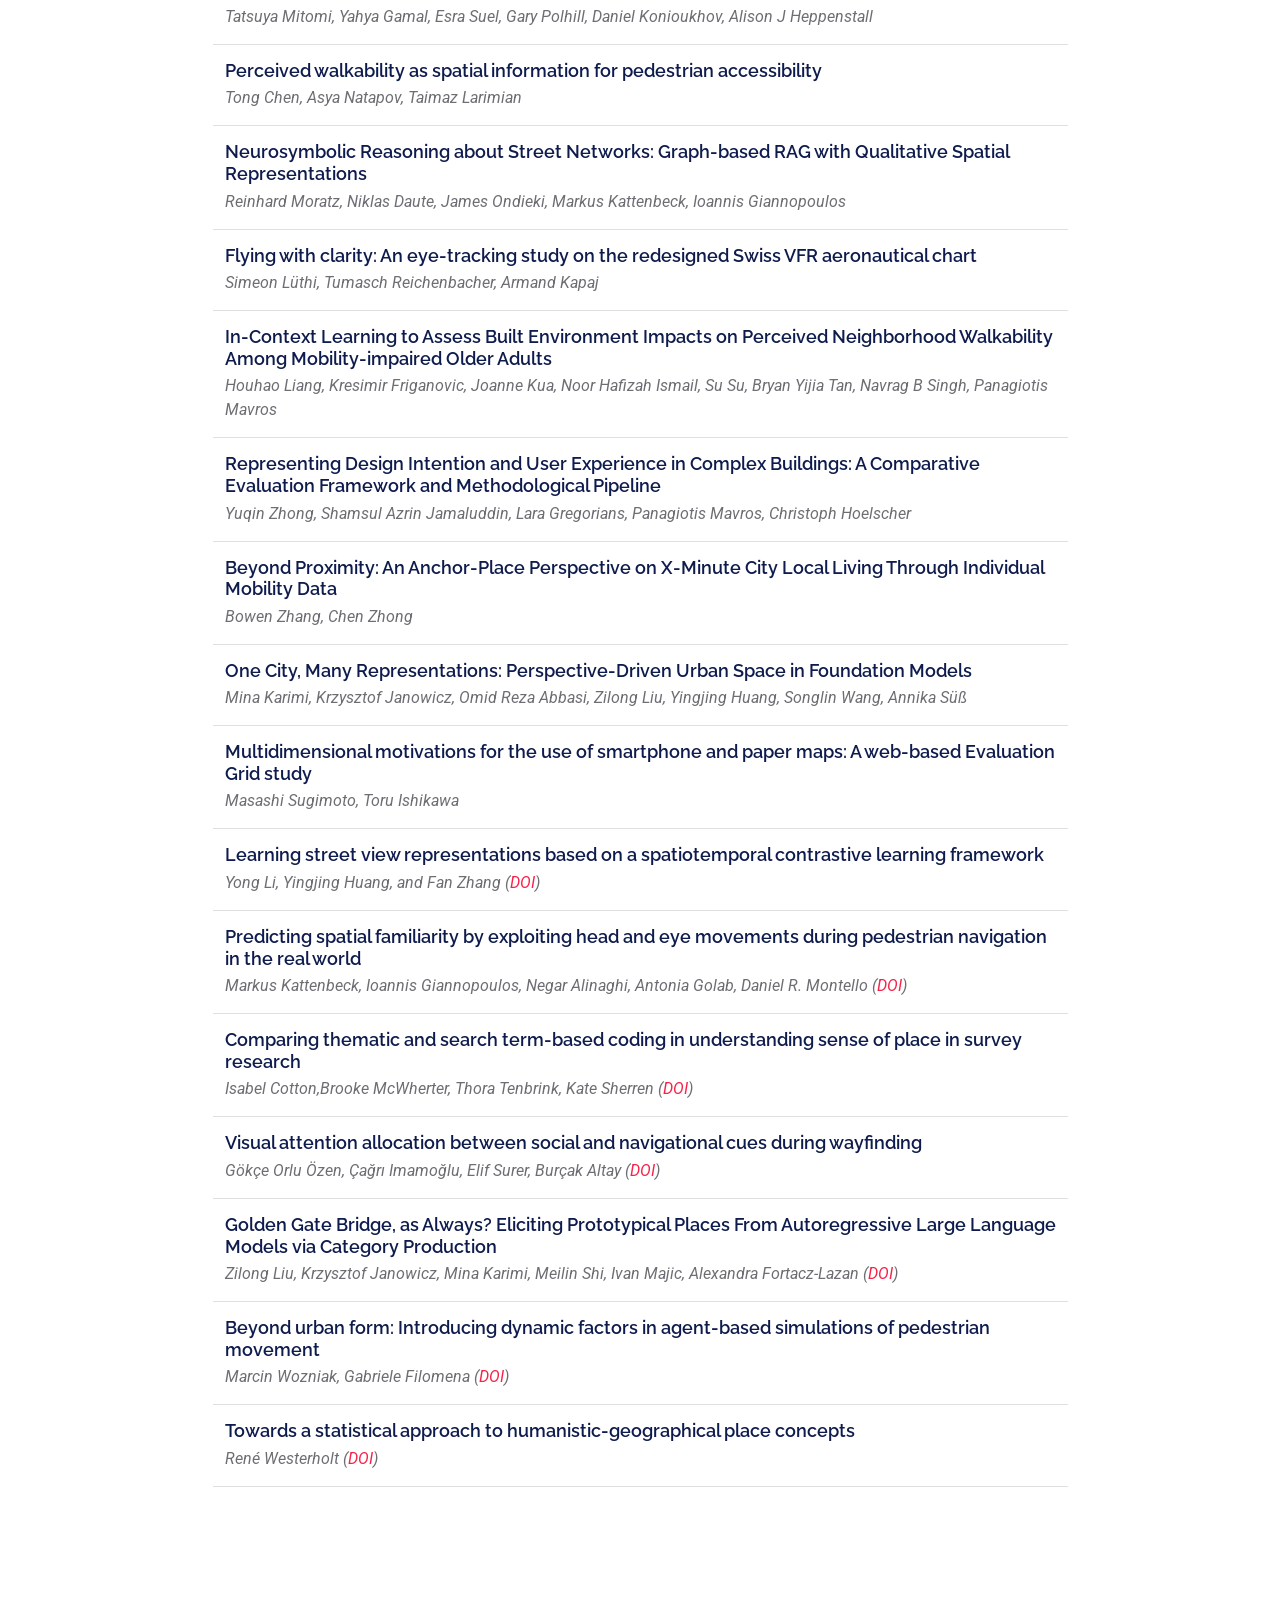
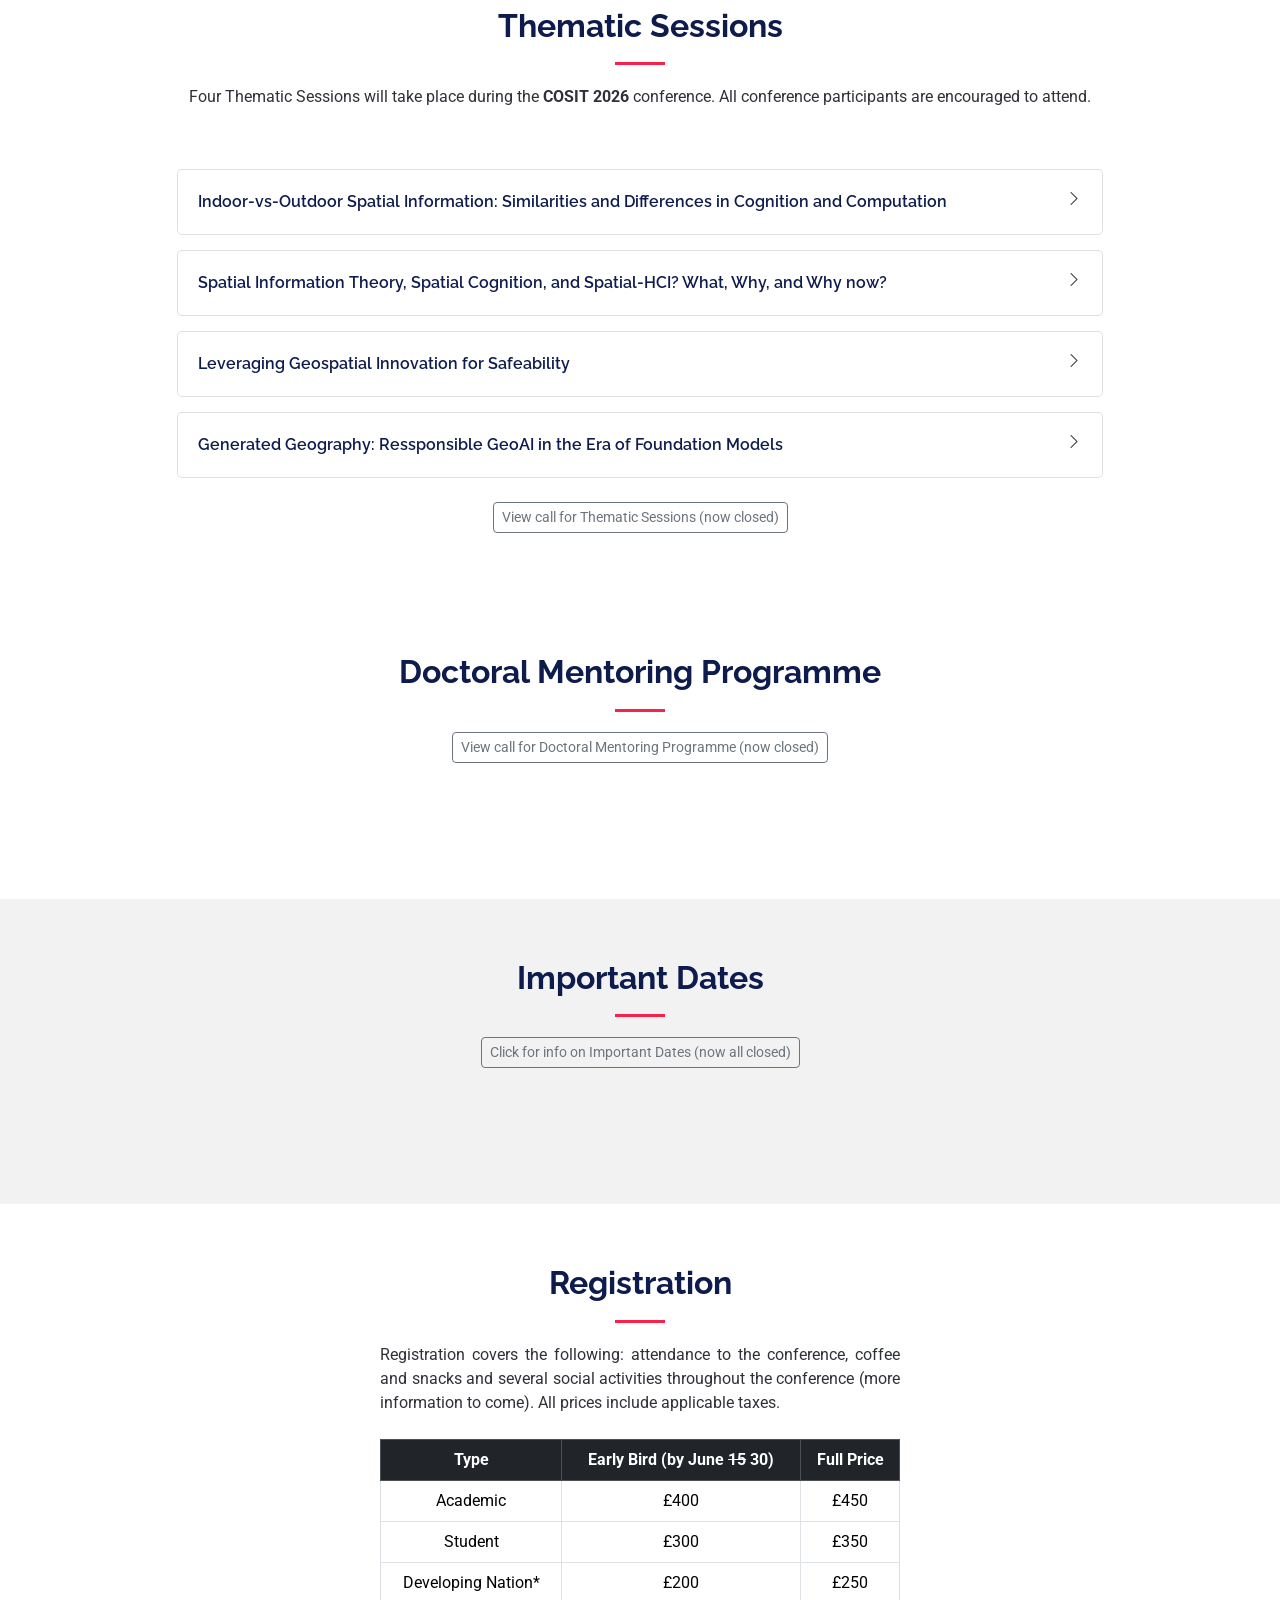
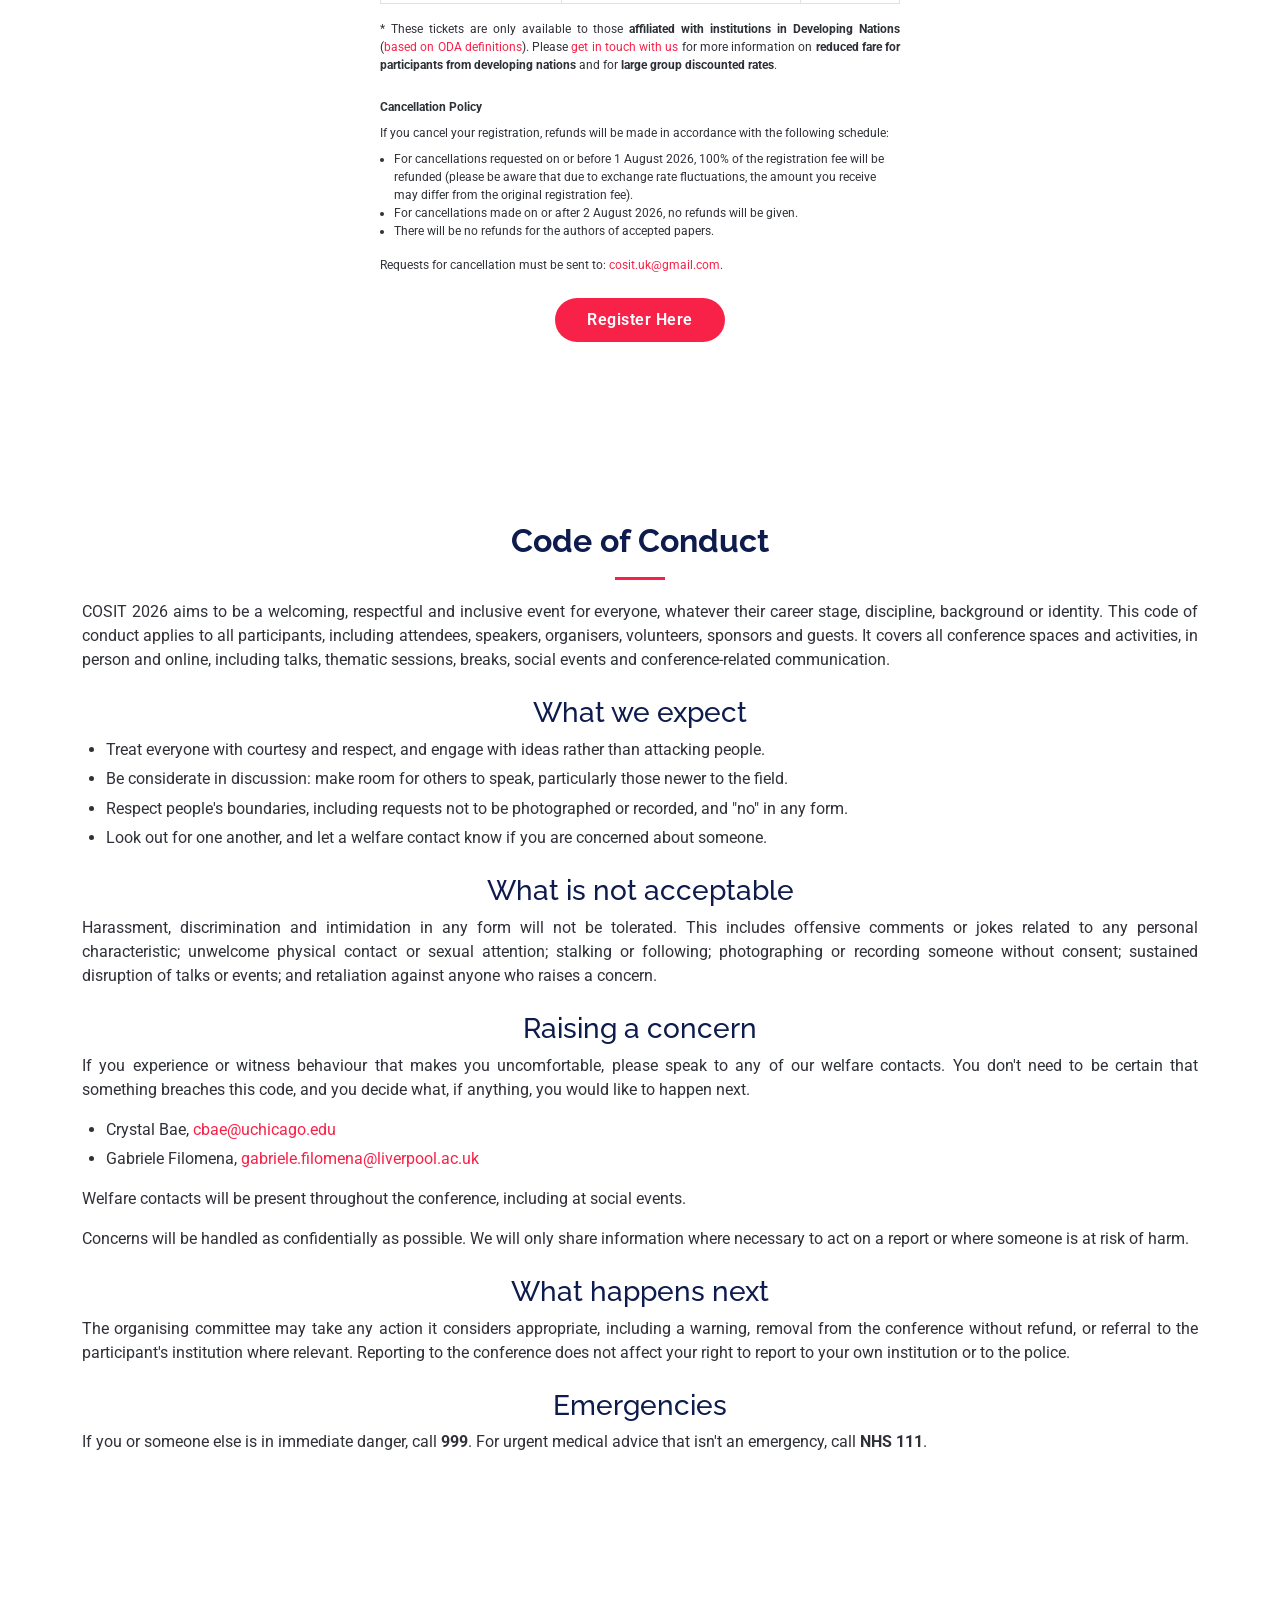
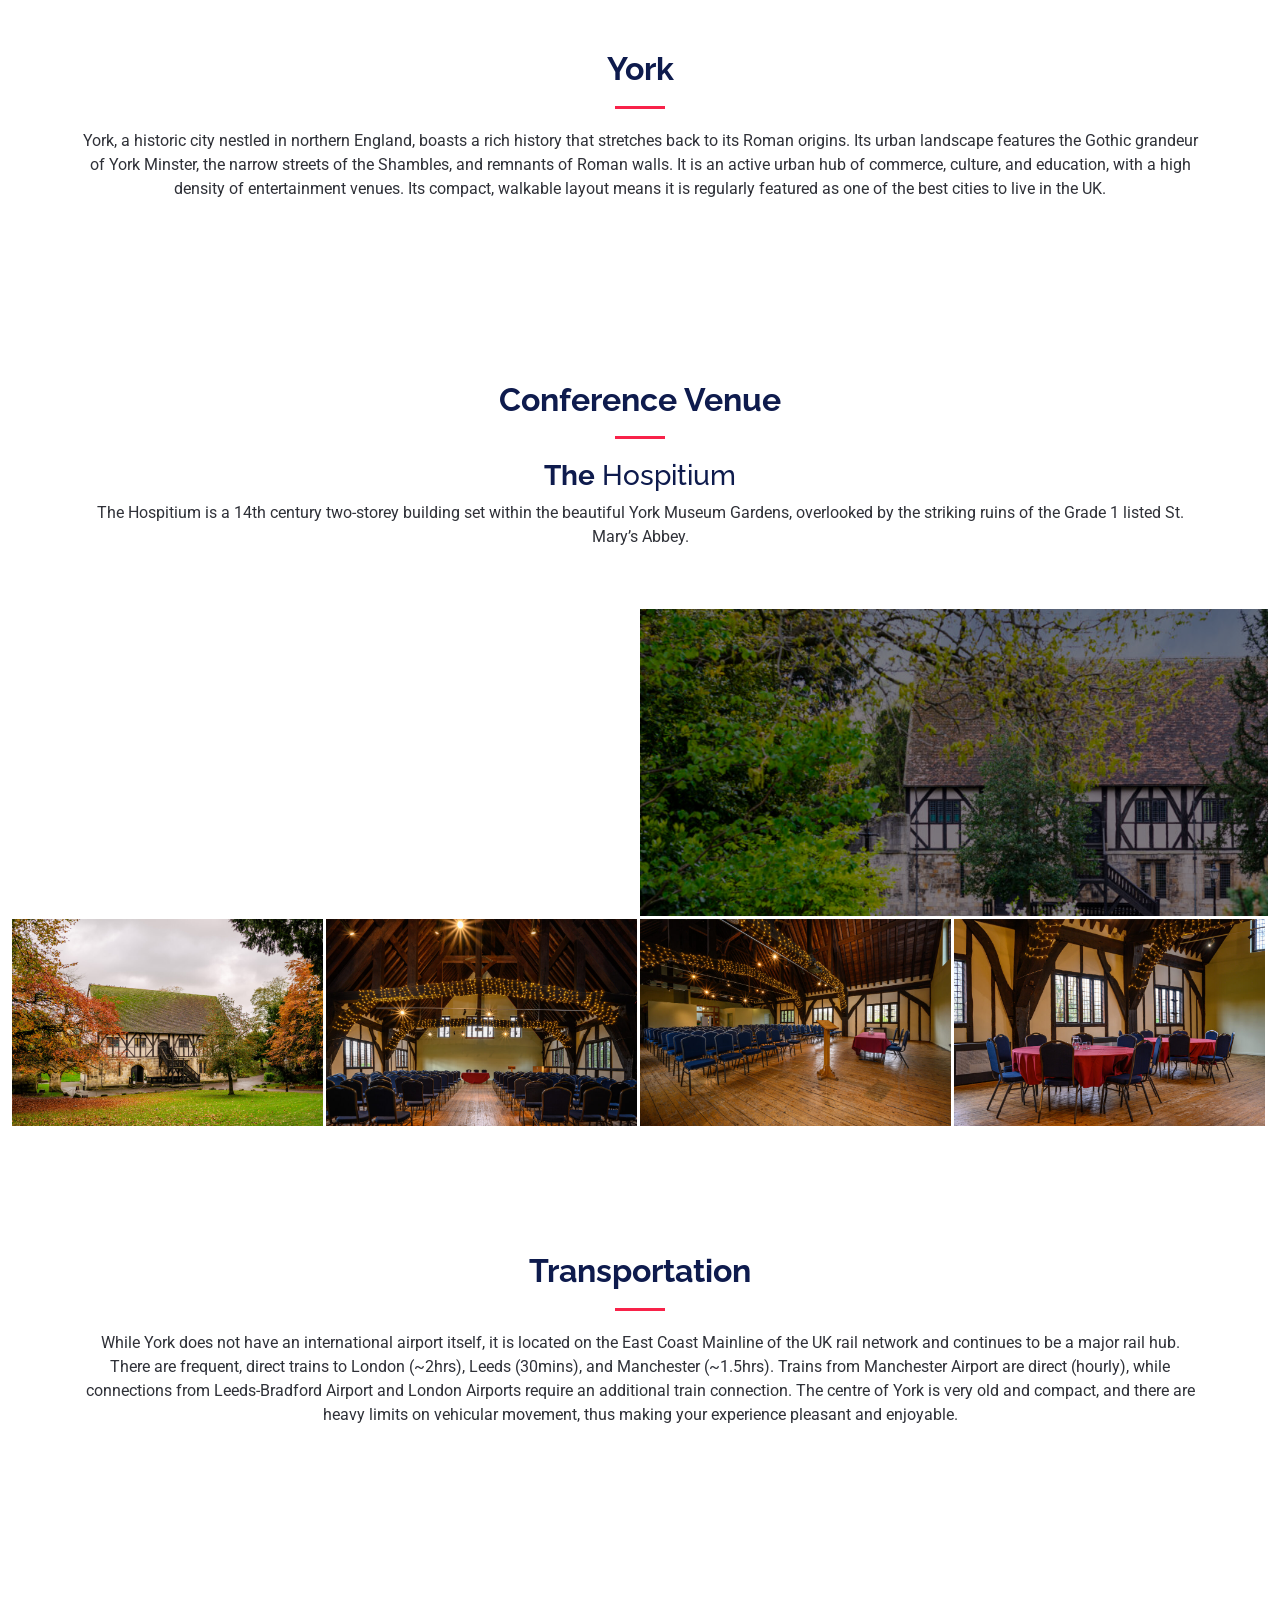
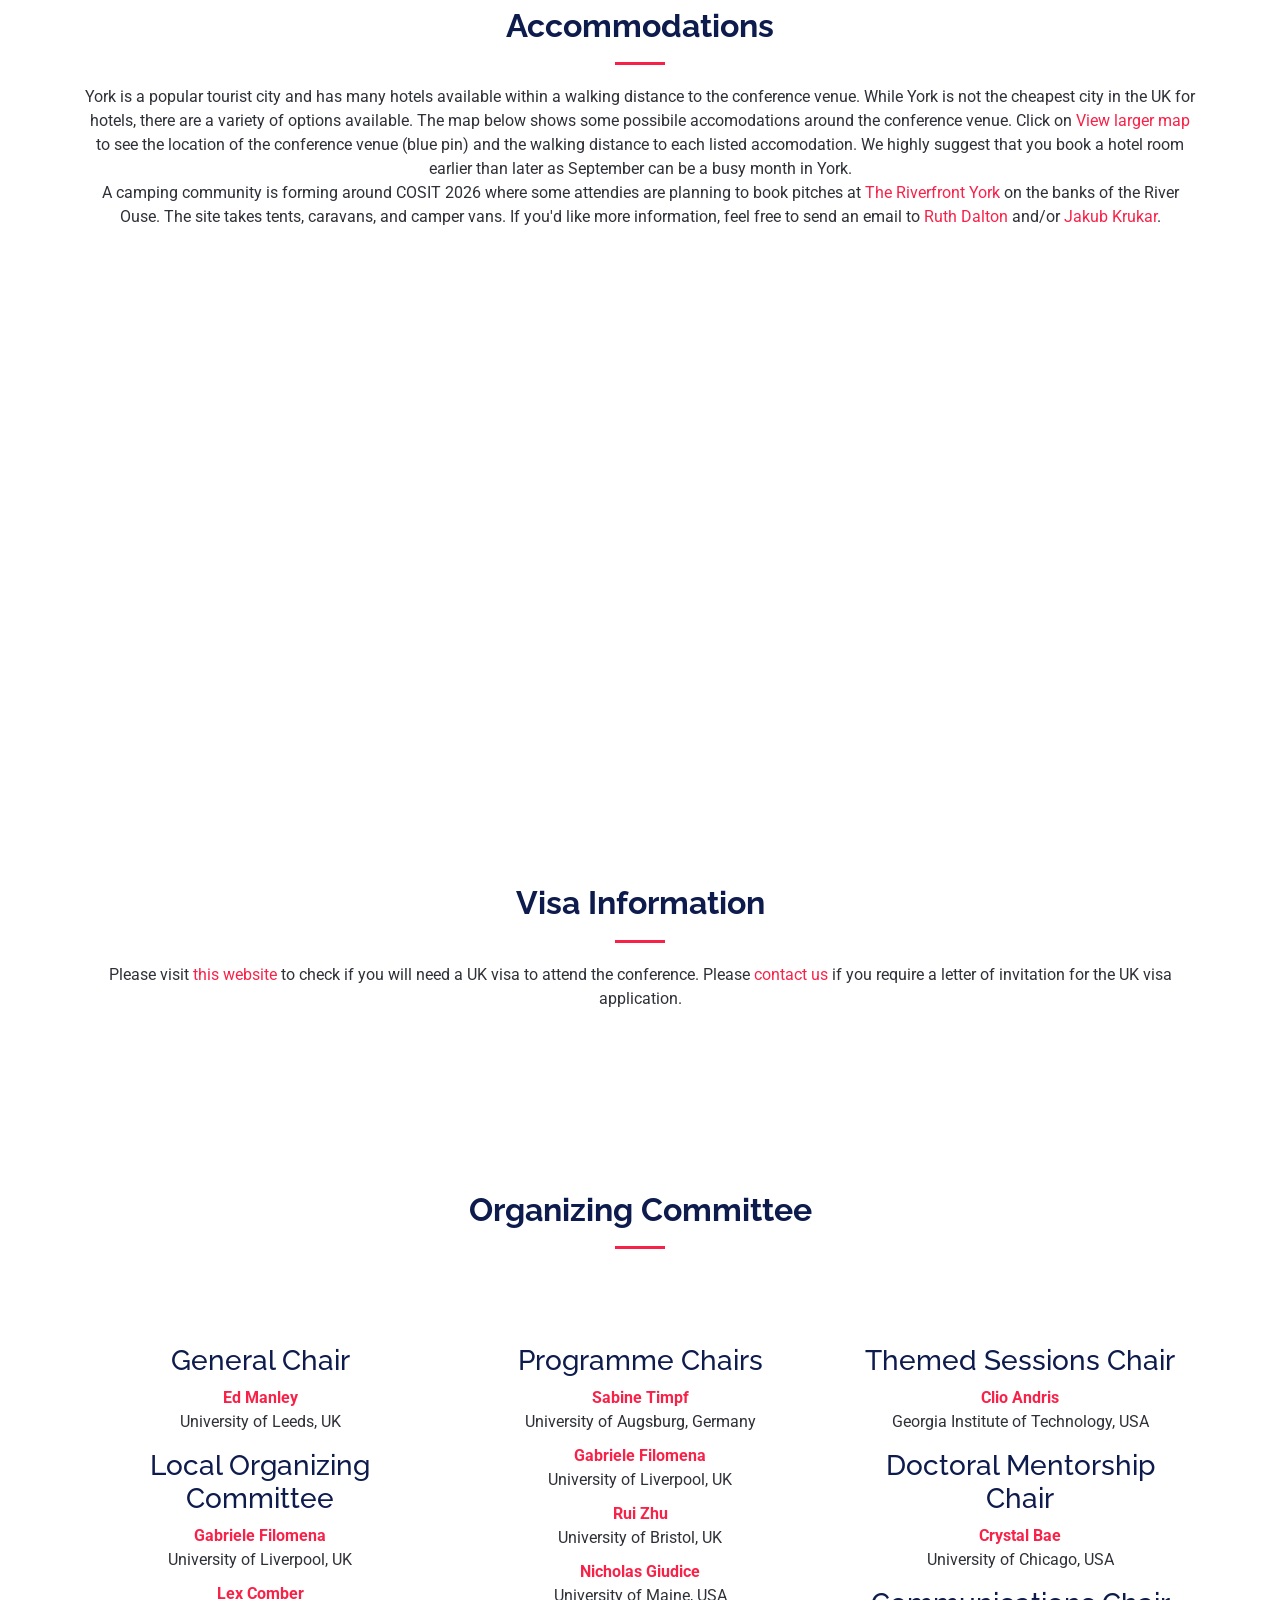
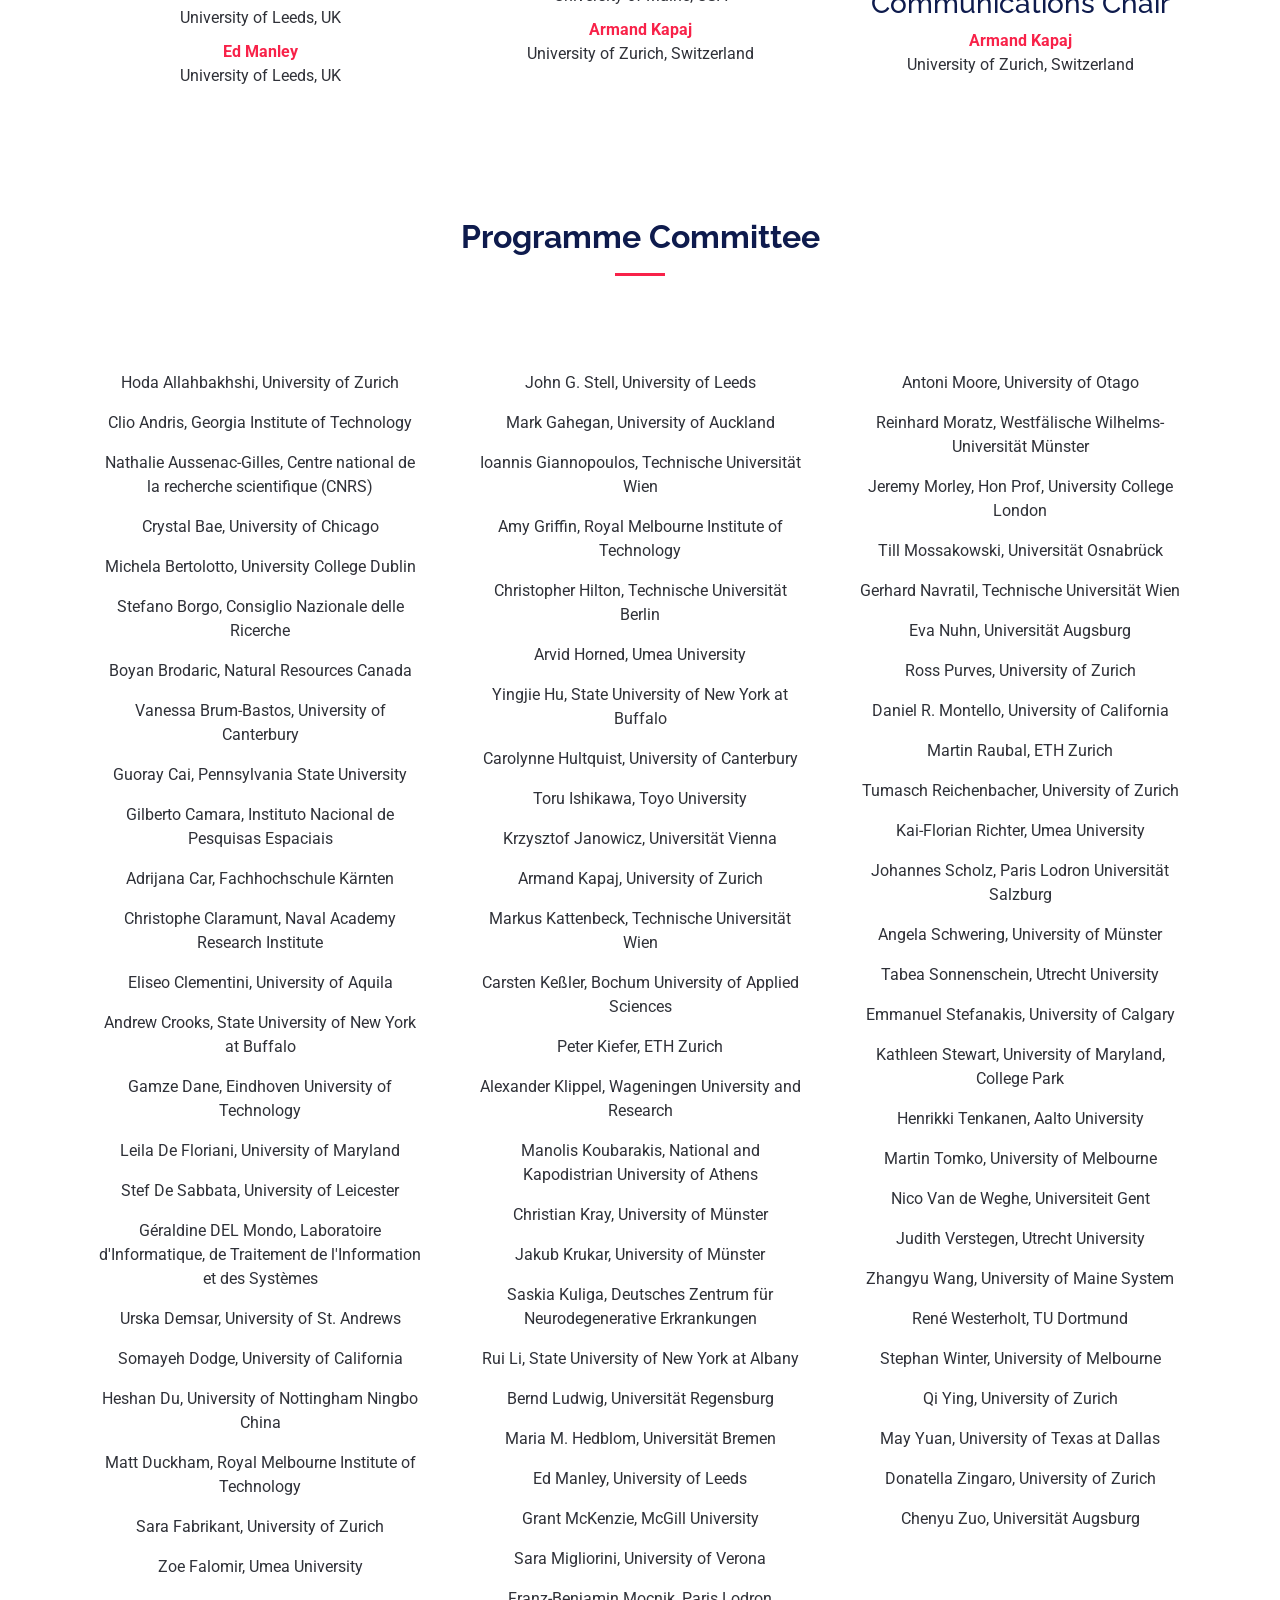
==== commit 01302282: "code_of_conduct" ====
--- a/index.html
+++ b/index.html
@@ -2240,15 +2240,16 @@
     <section id="conduct">
 
       <style>
-    #code-of-conduct p {
+    #conduct p {
       text-align: justify;
       margin-bottom: 1rem;
     }
 
-    #code-of-conduct h3 {
+    #conduct h3 {
       margin-top: 1.5rem;
     }
-    #code-of-conduct ul {
+
+    #conduct ul {
       list-style-type: disc;
       padding-left: 1.5rem;
       margin-top: 0.35rem;
@@ -2256,7 +2257,7 @@
       text-align: left;
     }
 
-    #code-of-conduct li {
+    #conduct li {
       margin-bottom: 0.35rem;
     }
   </style>
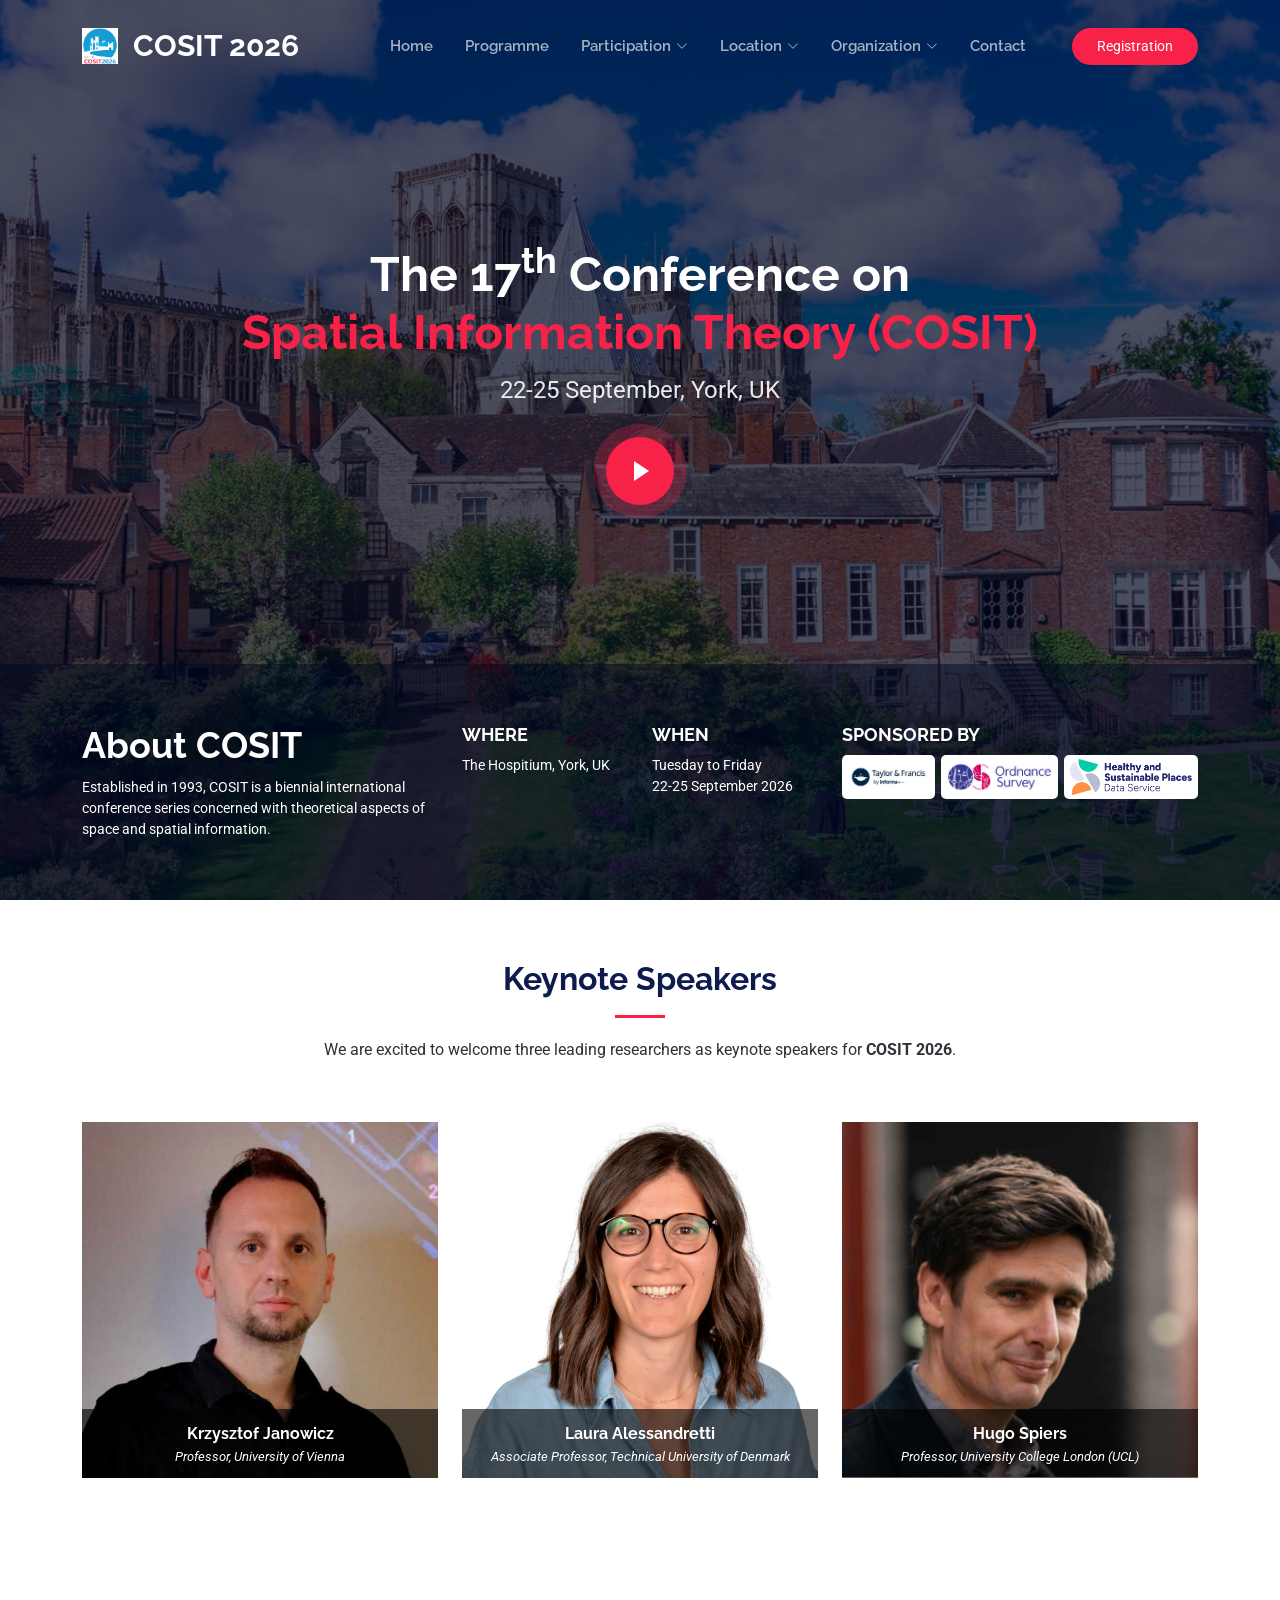
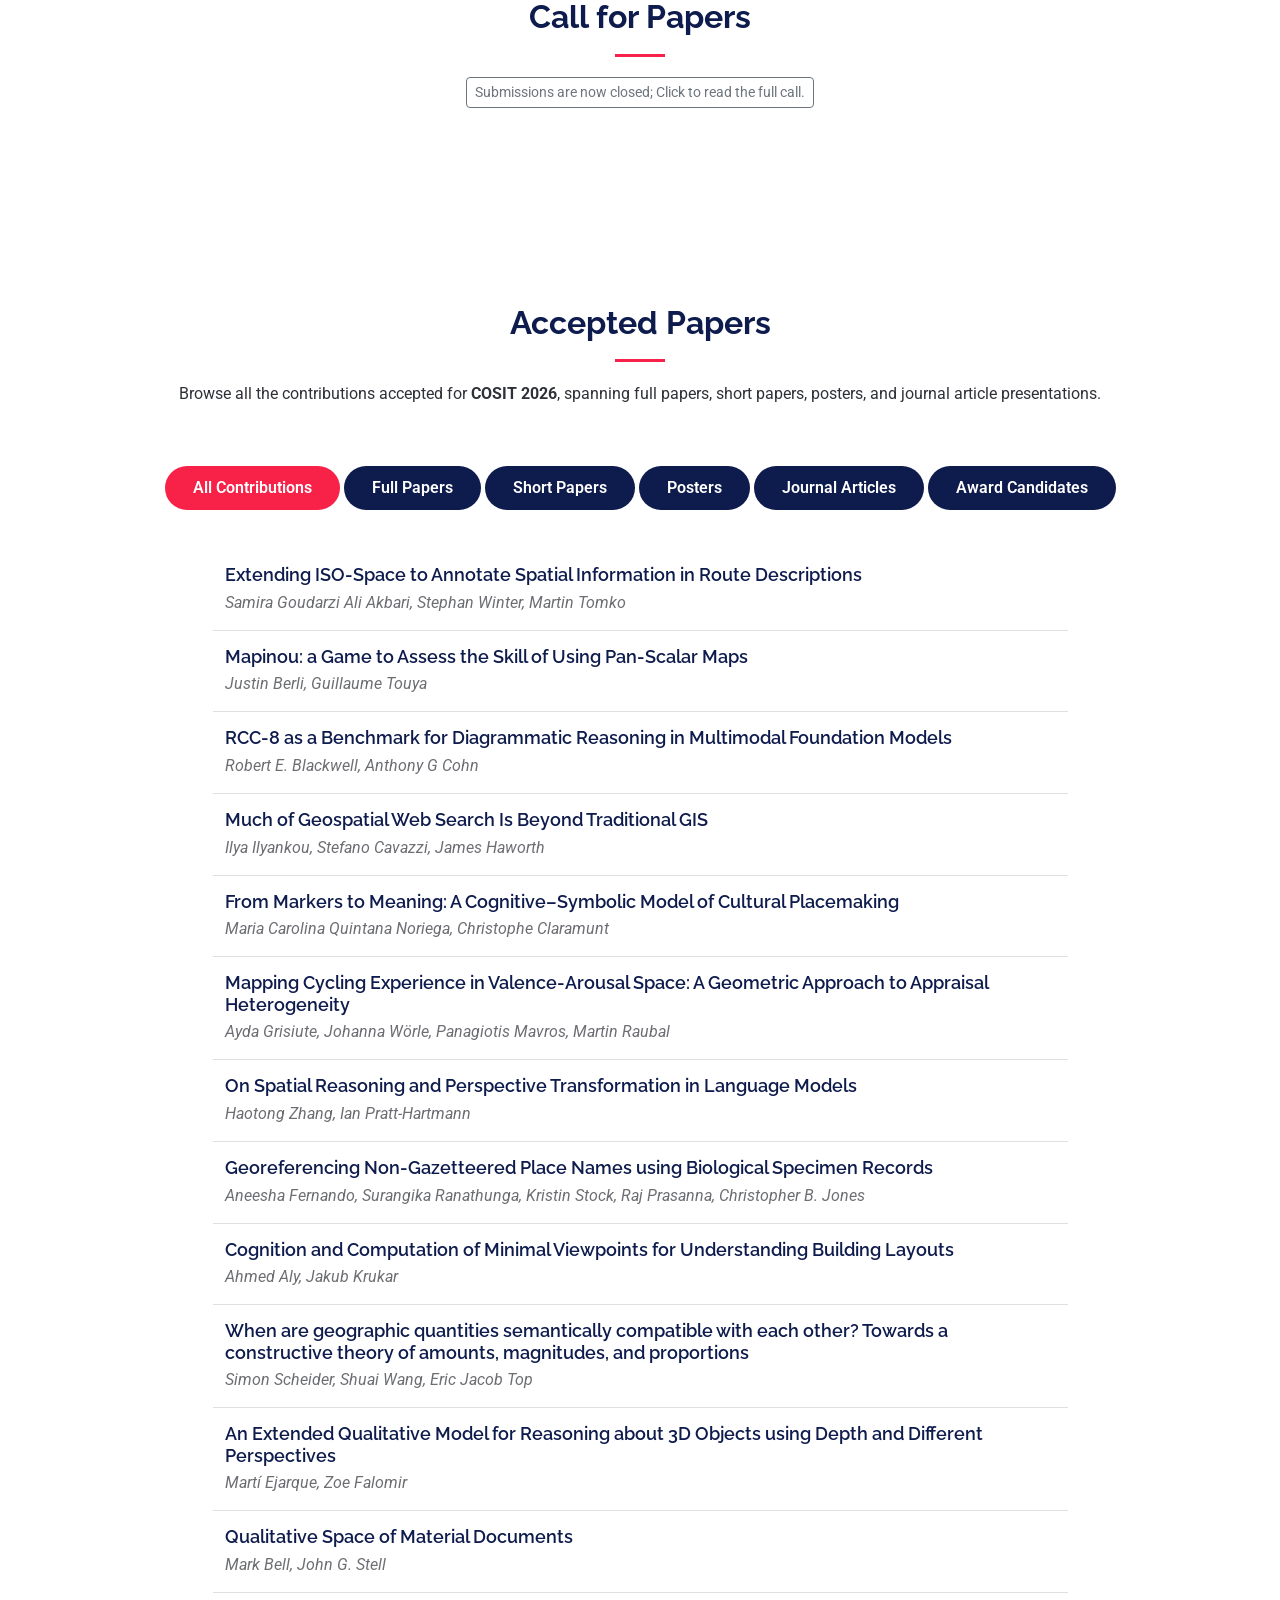
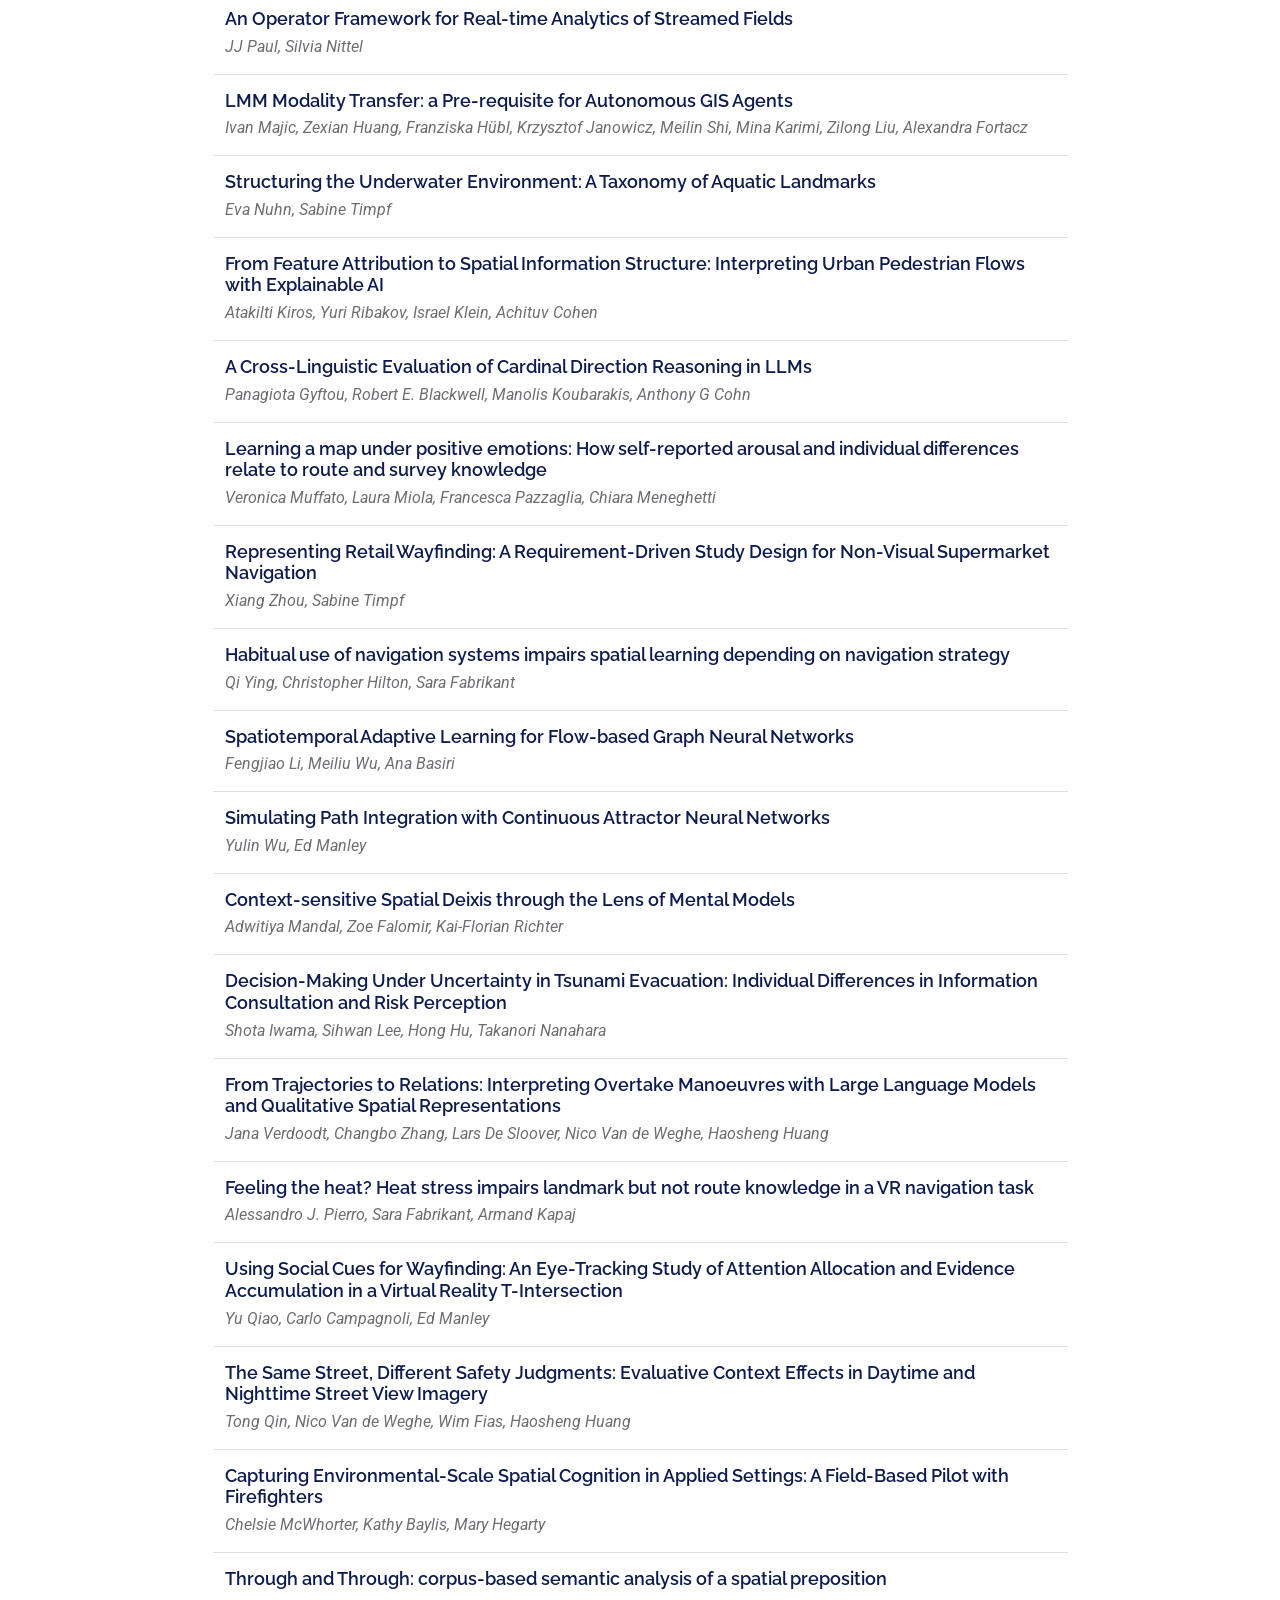
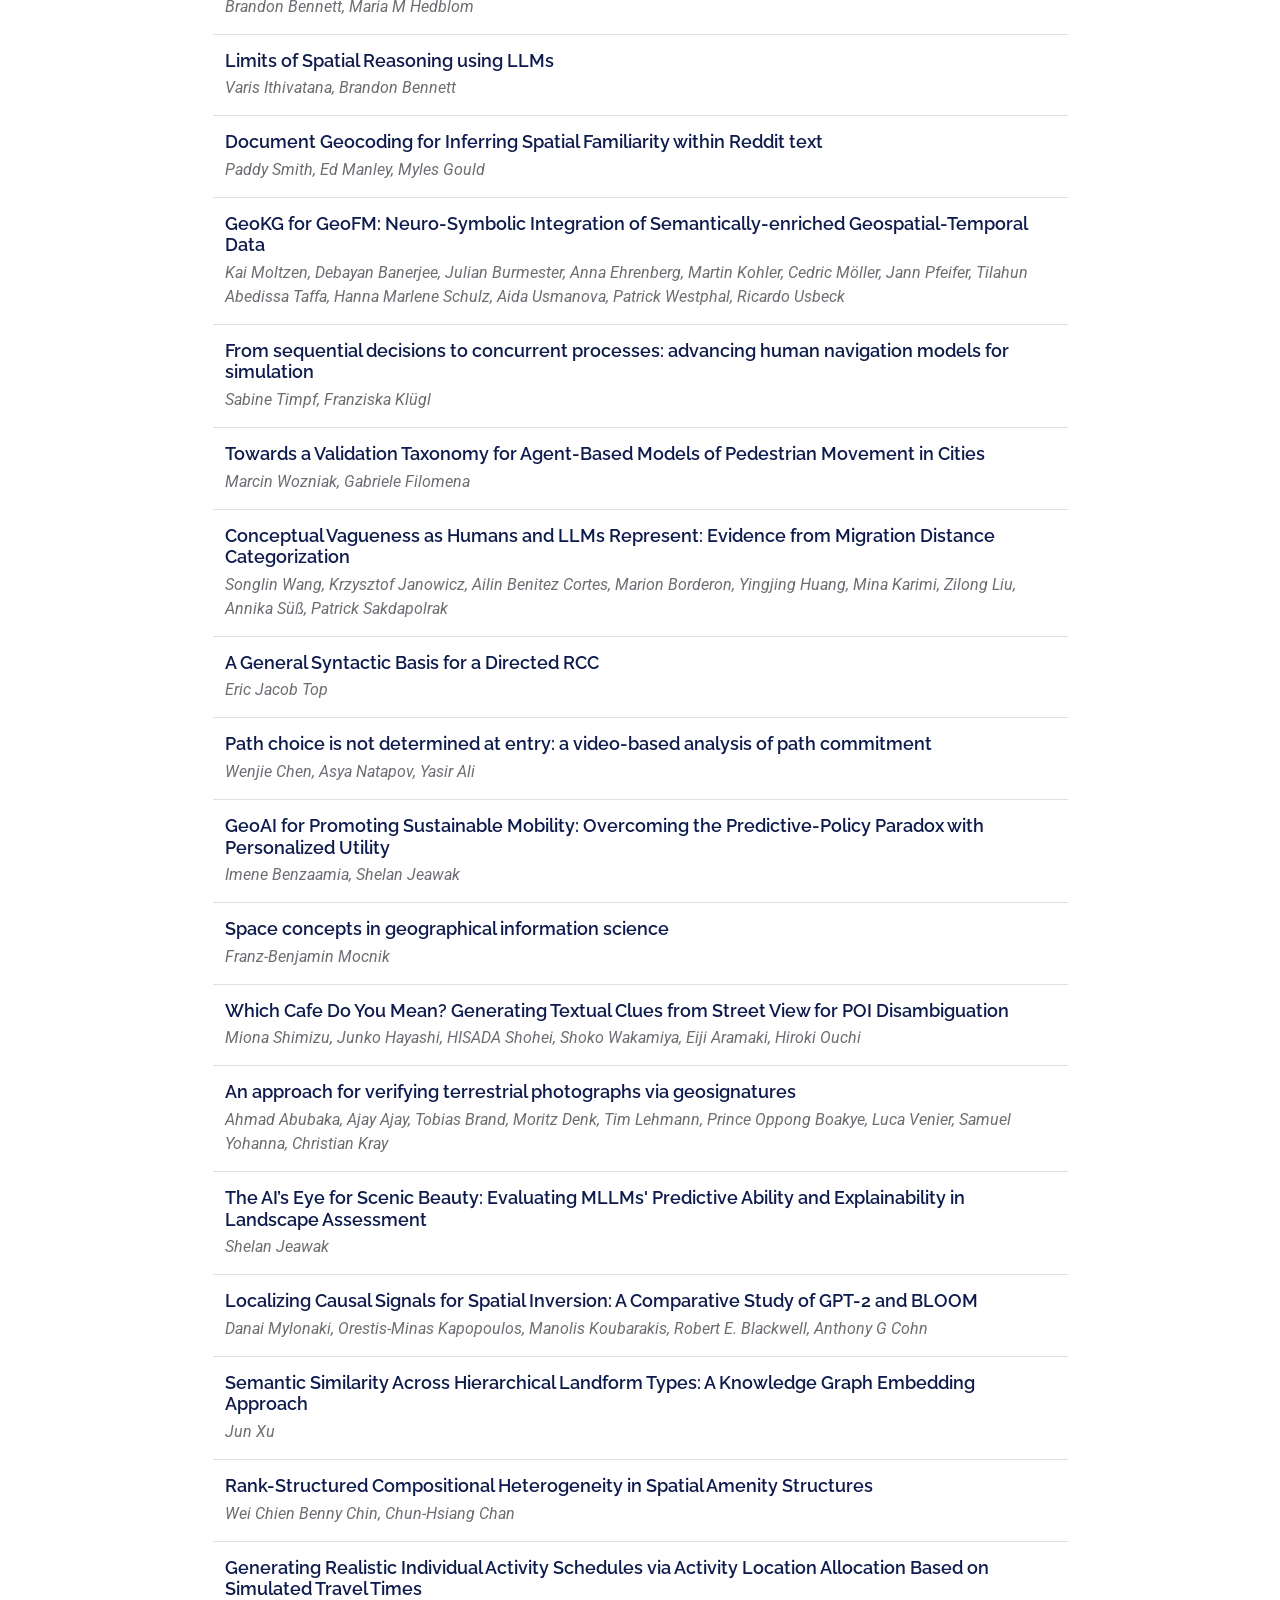
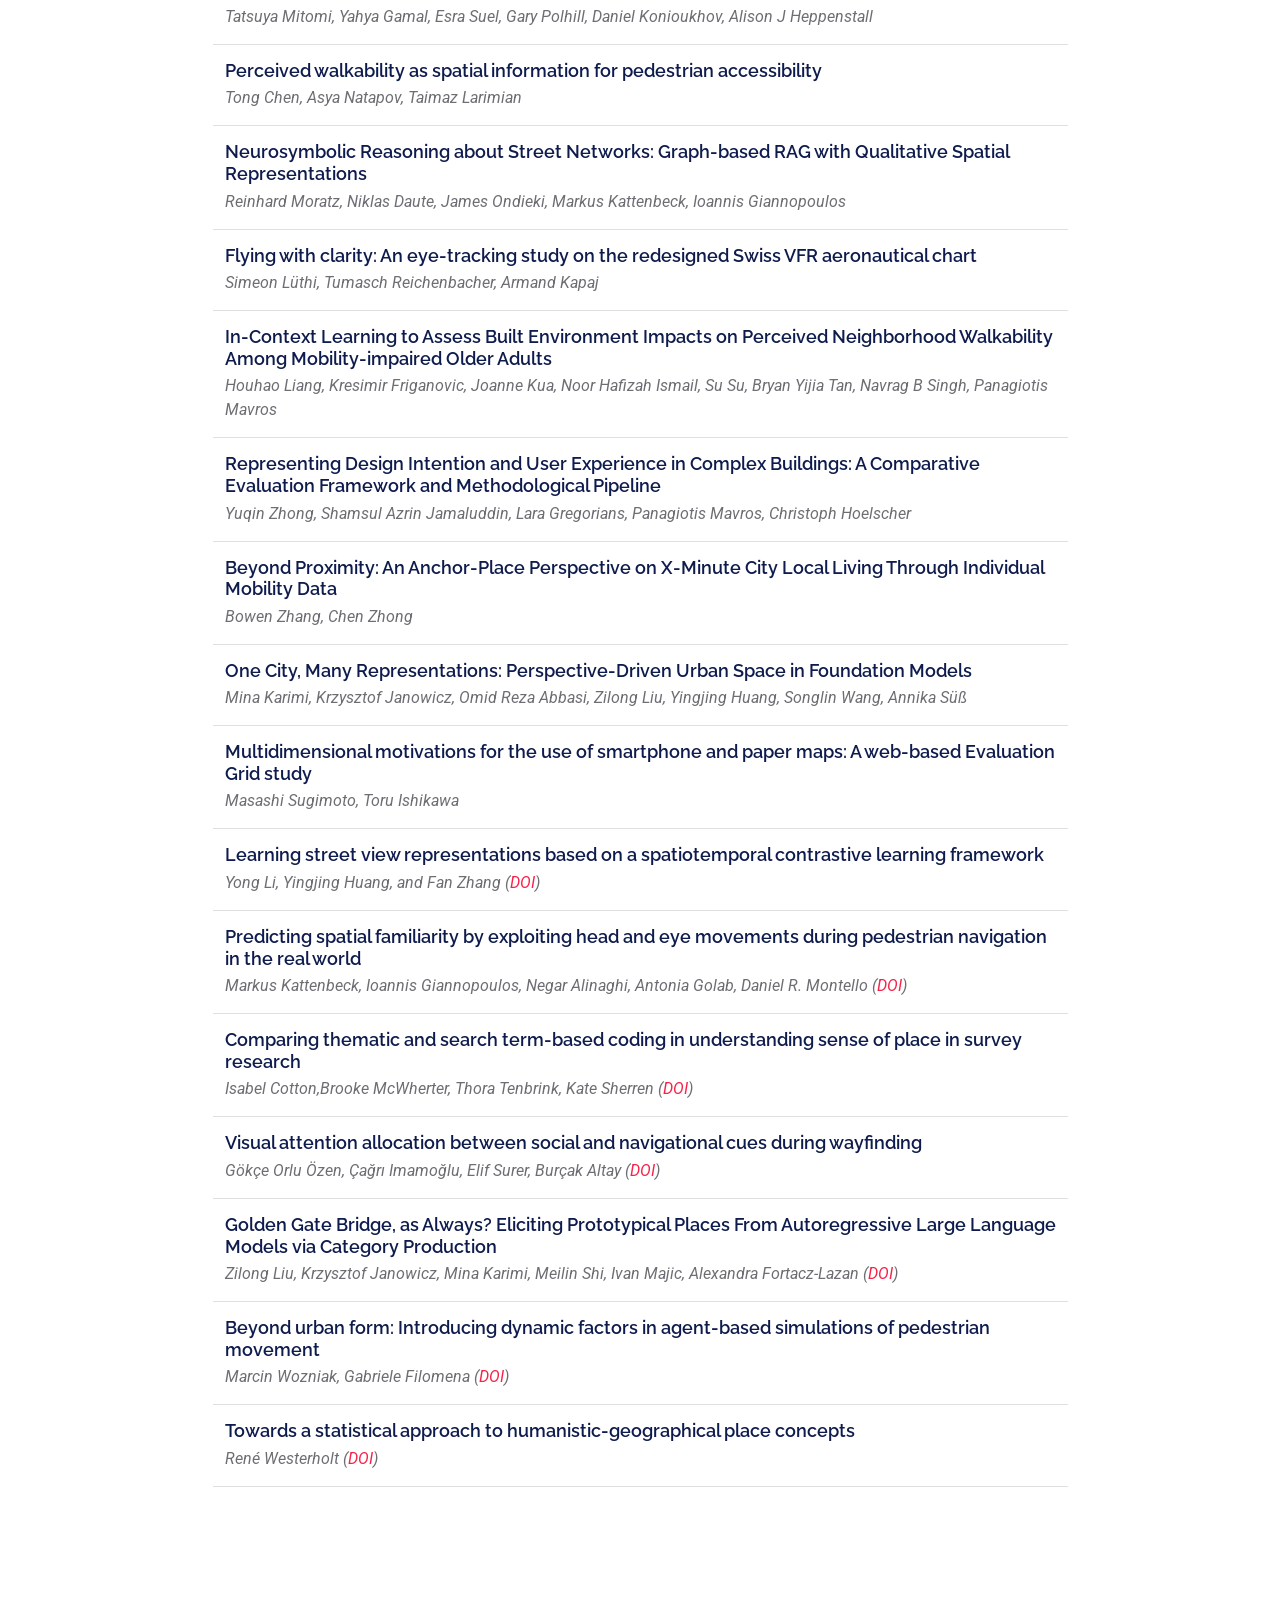
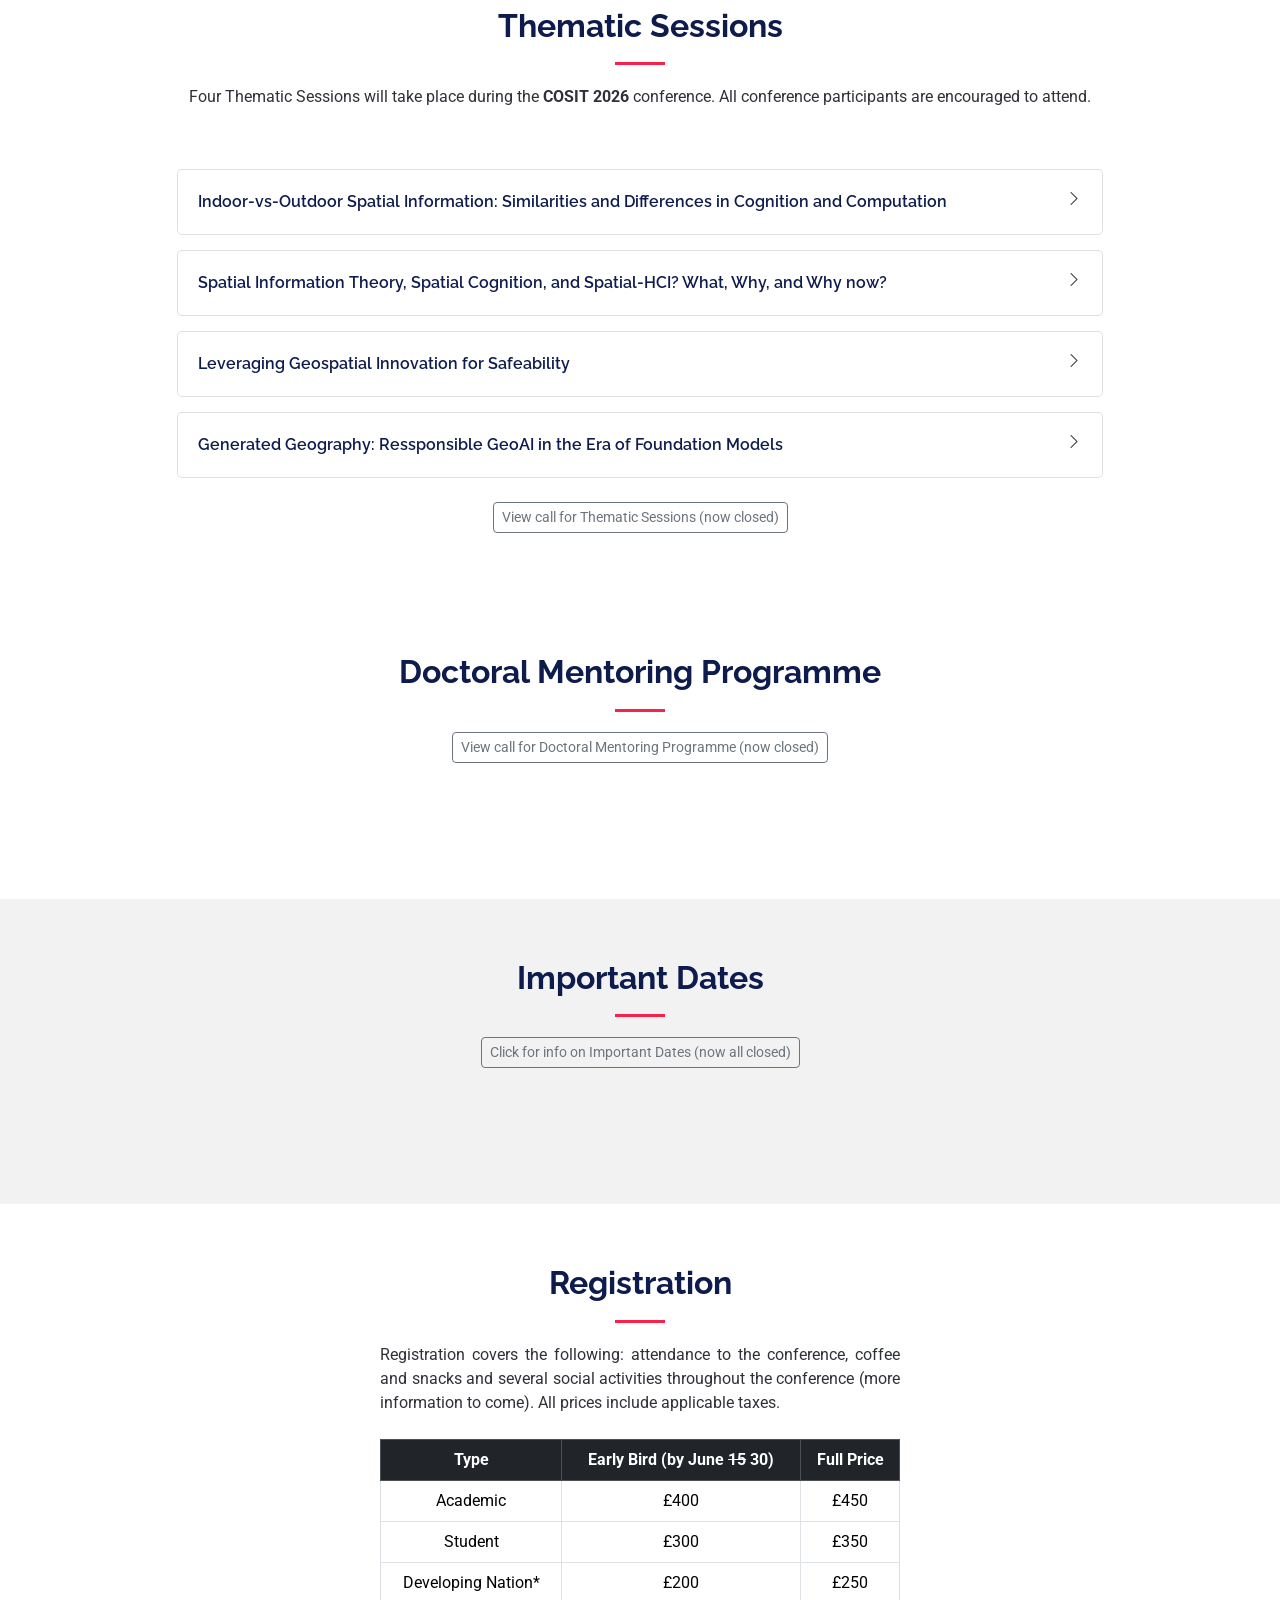
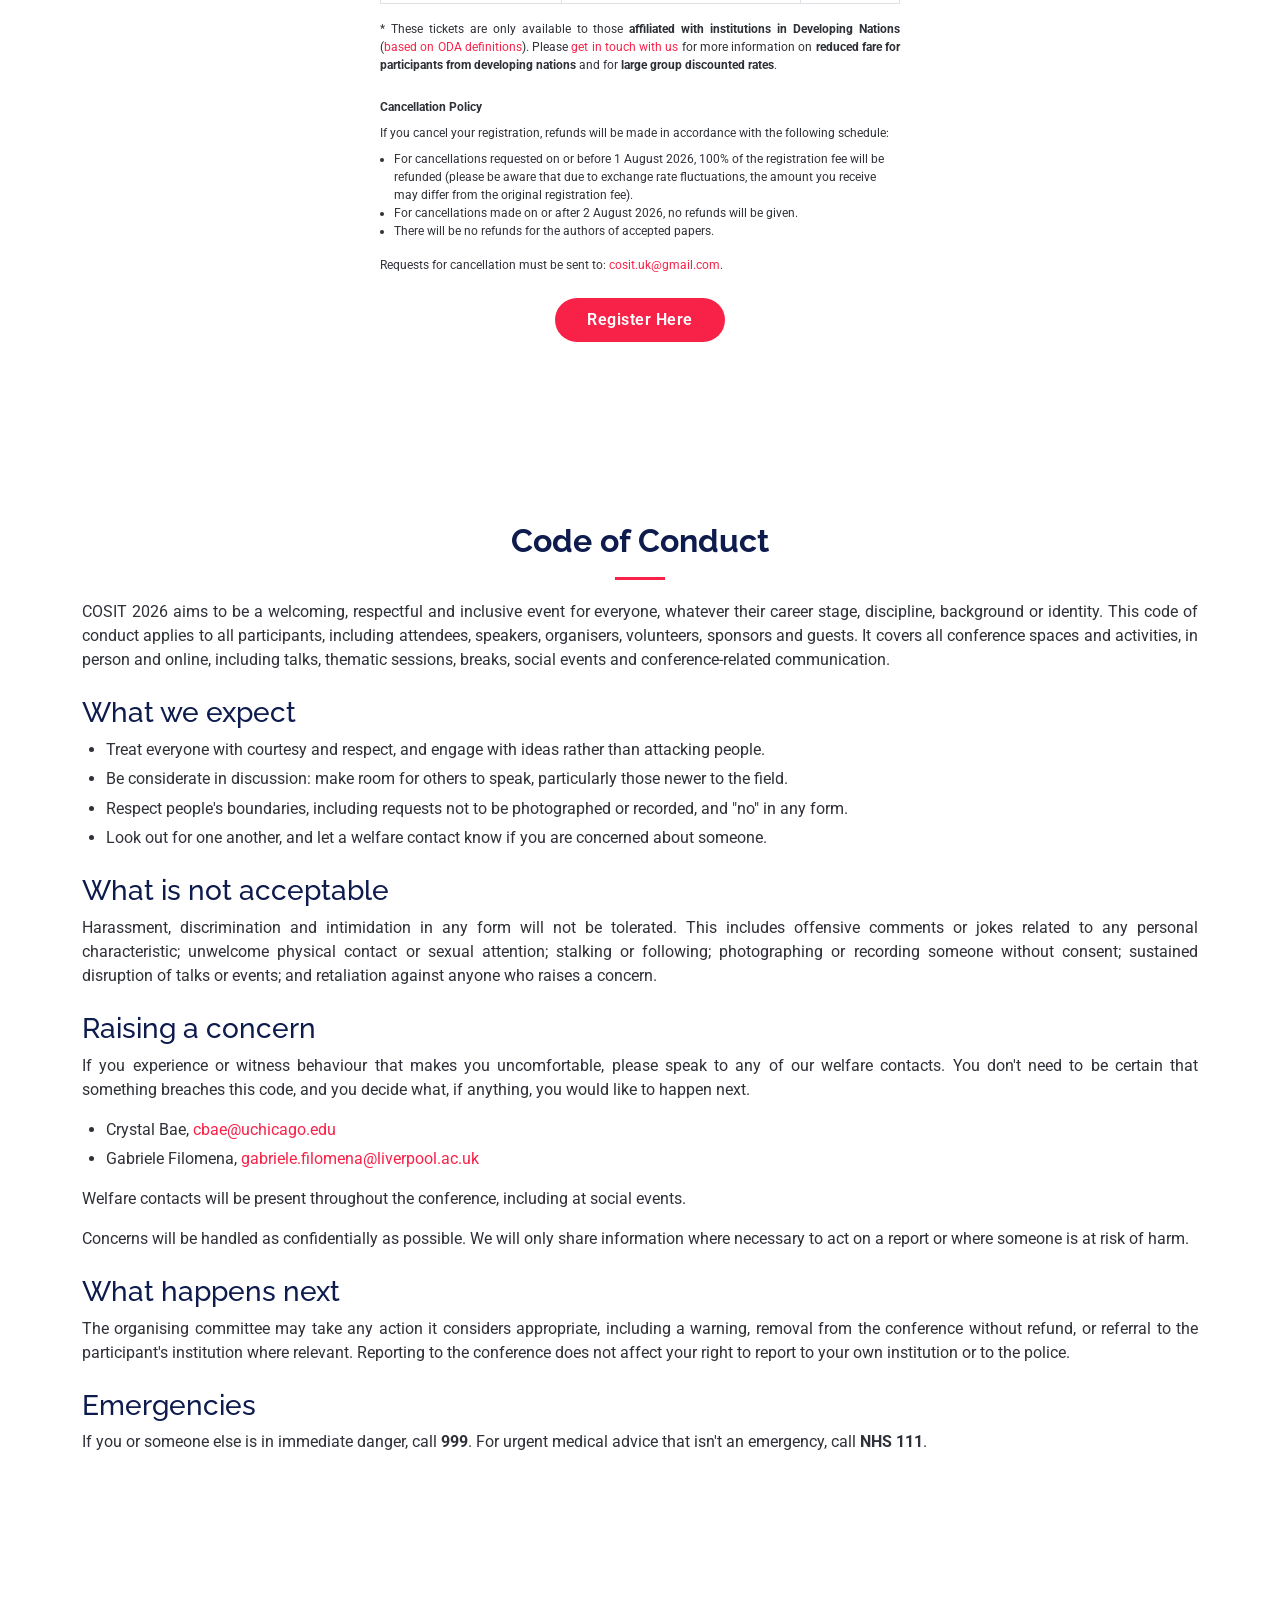
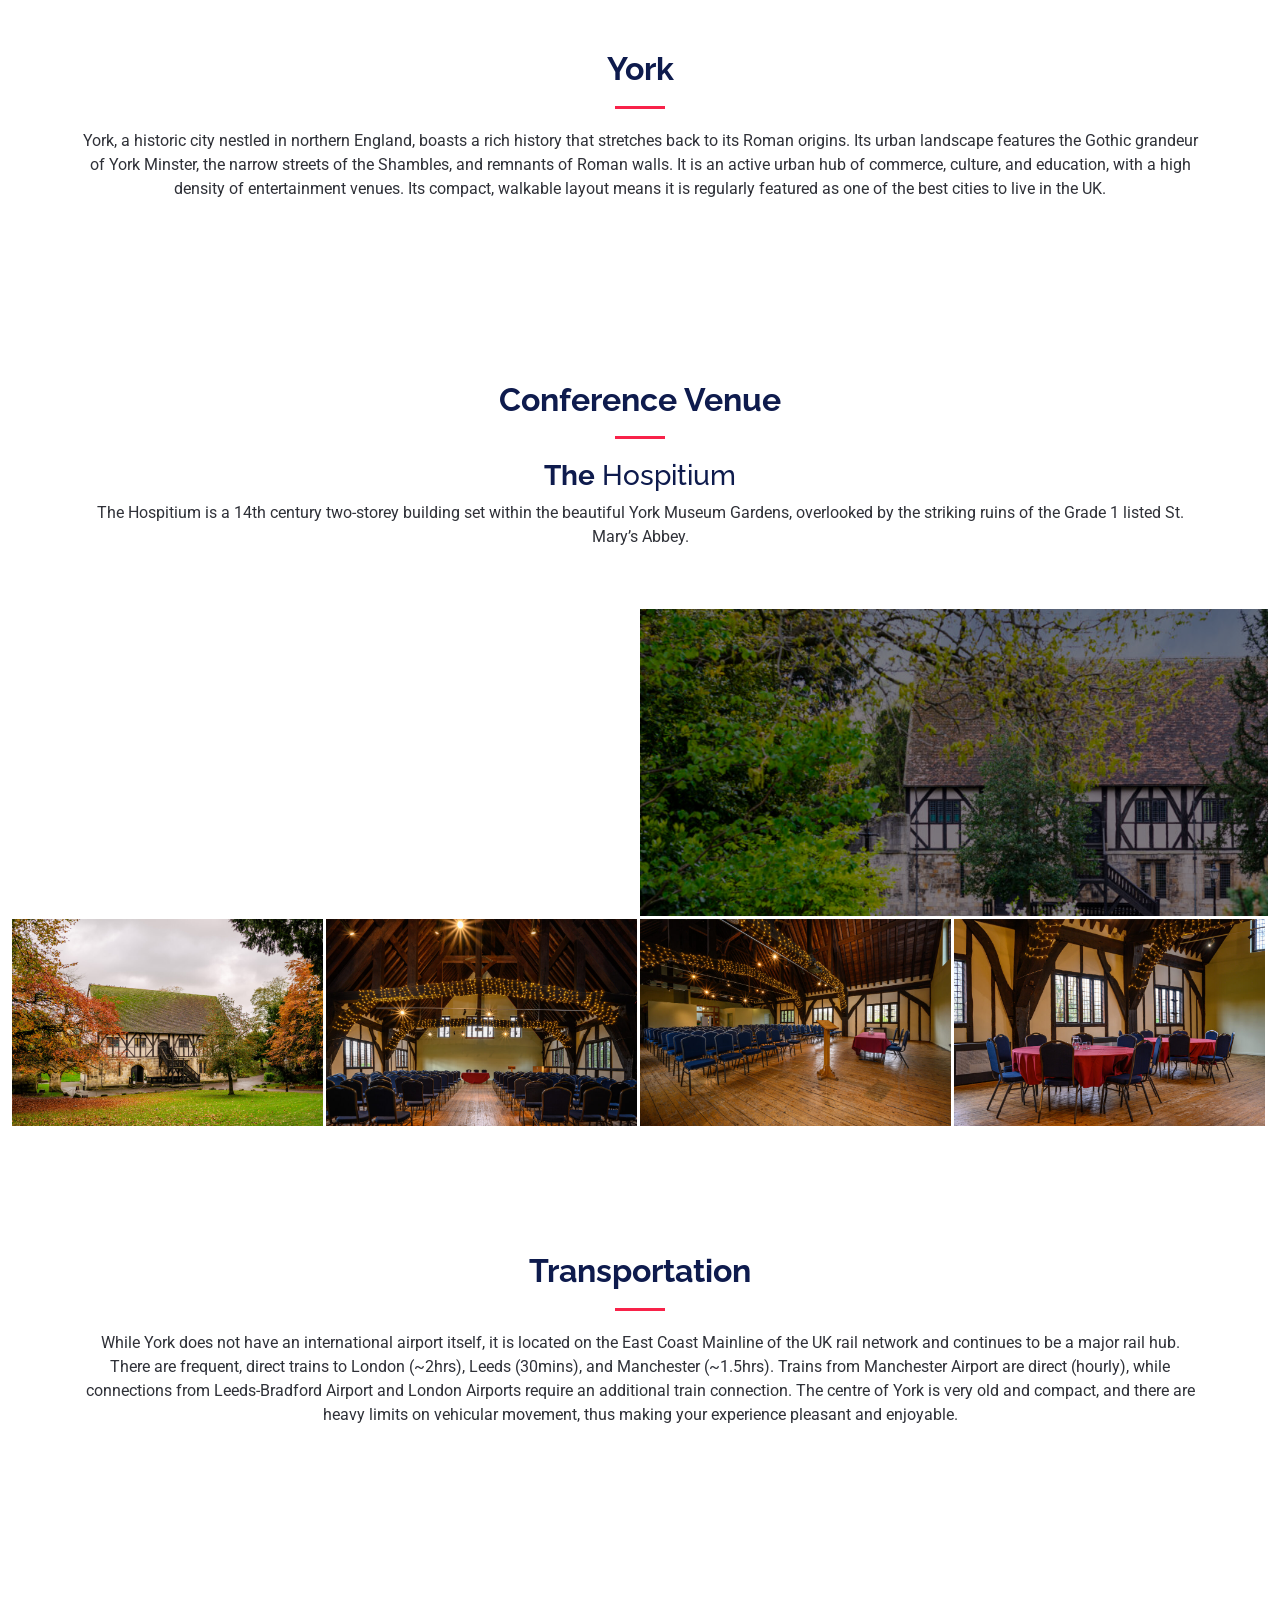
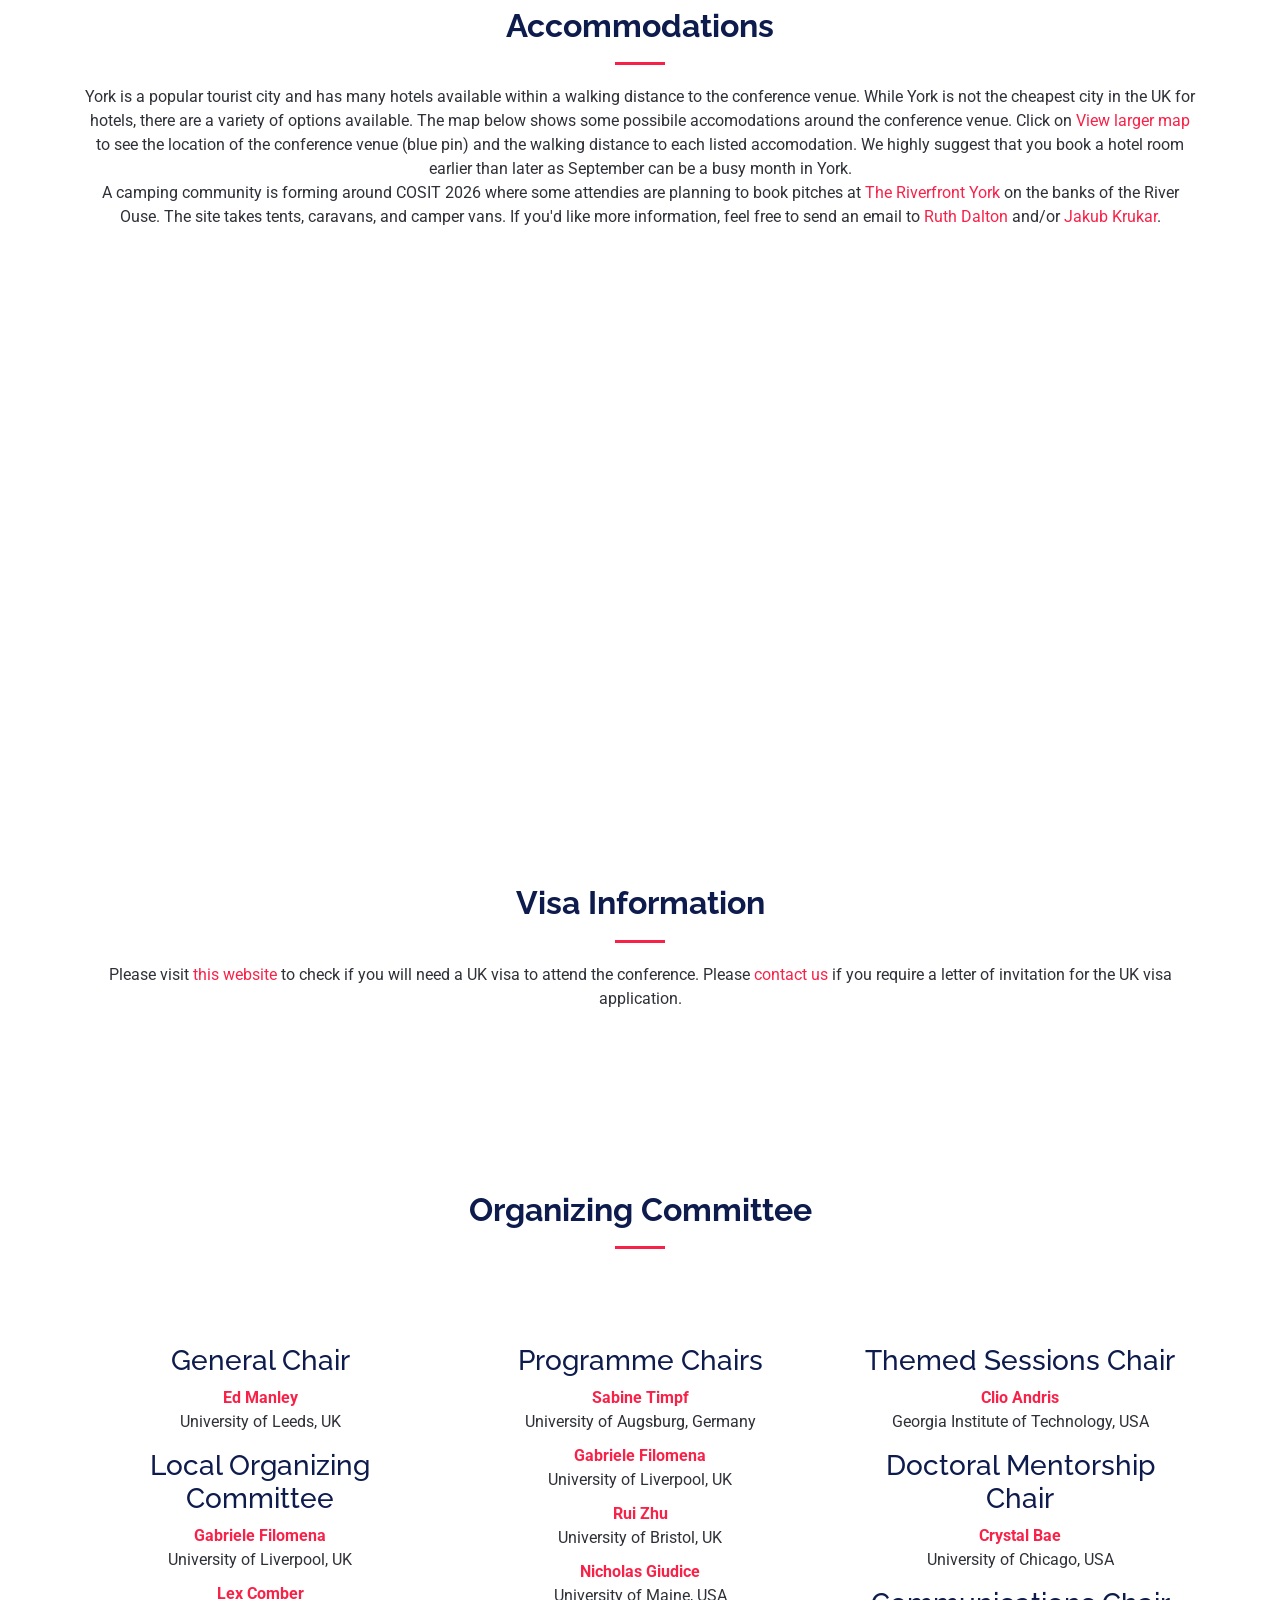
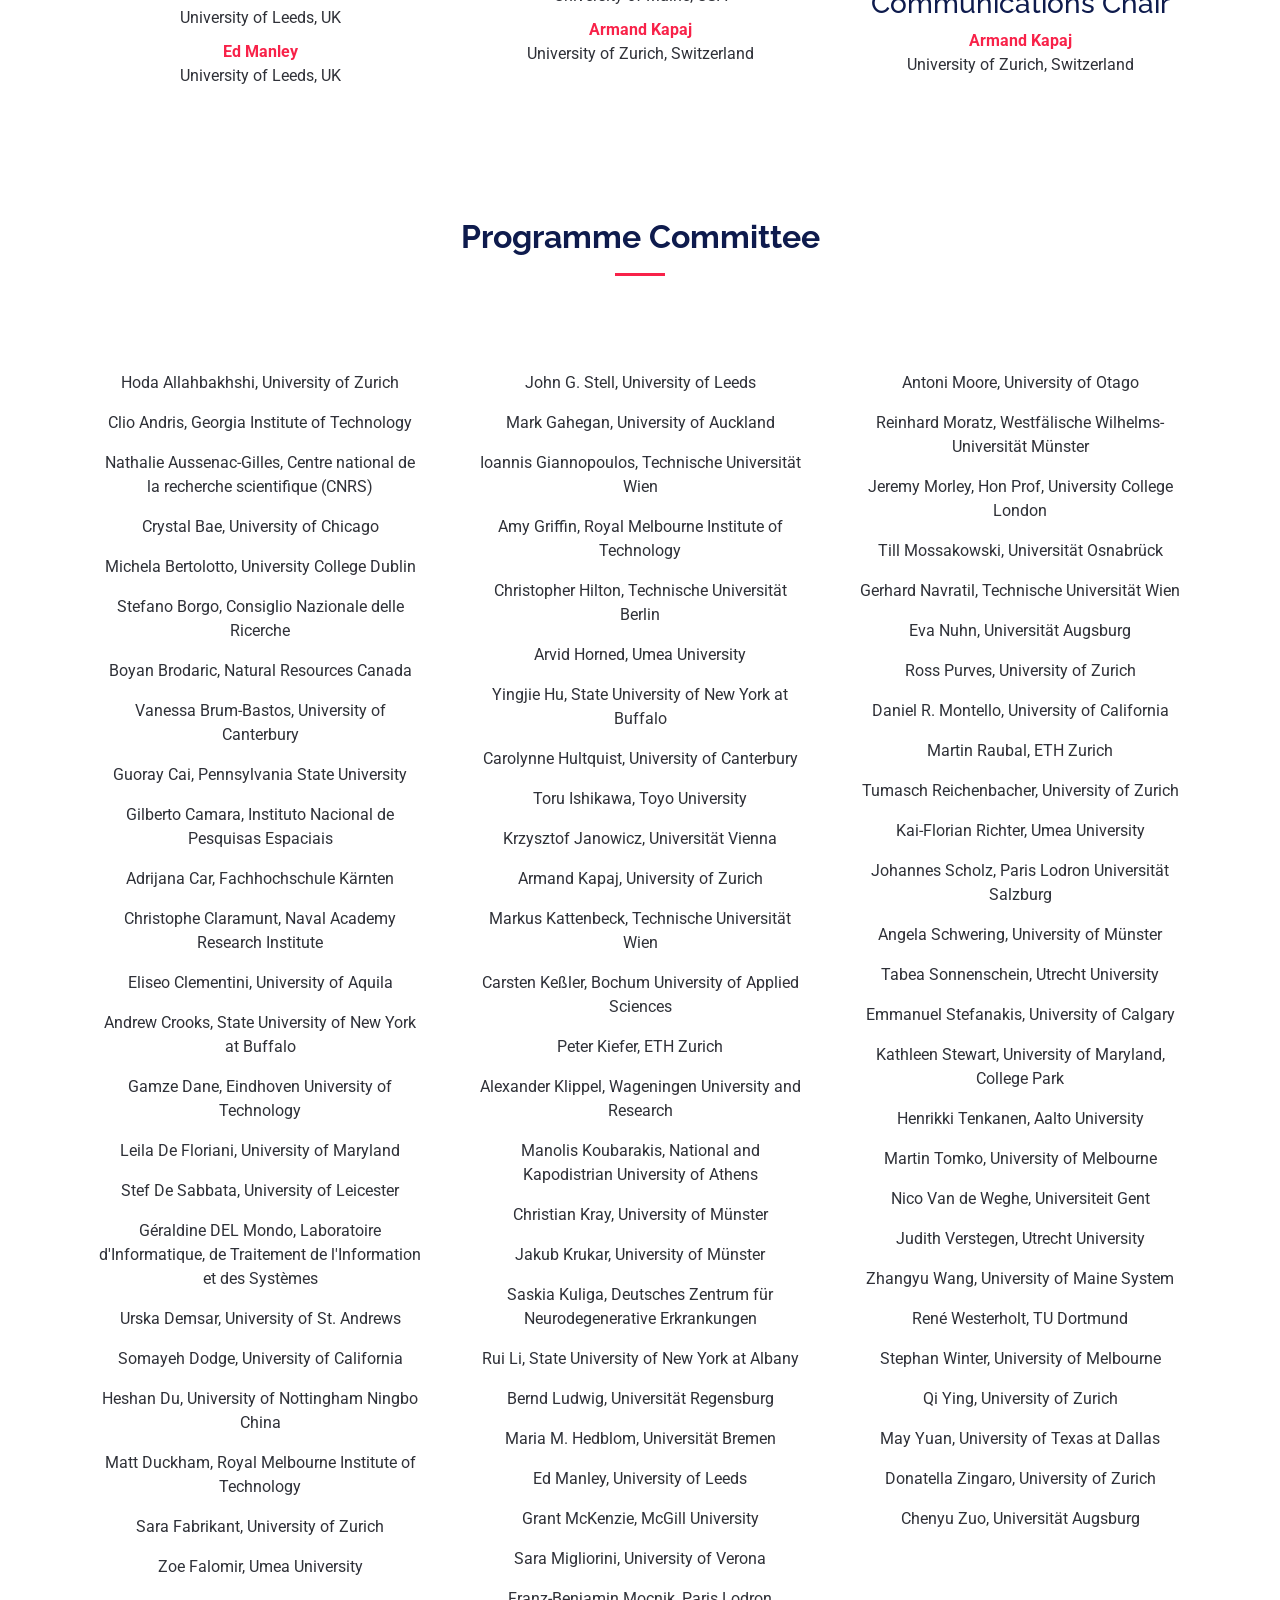
==== commit 008eb5a8: "h3" ====
--- a/index.html
+++ b/index.html
@@ -2247,6 +2247,7 @@
 
     #conduct h3 {
       margin-top: 1.5rem;
+      text-align: left;
     }
 
     #conduct ul {
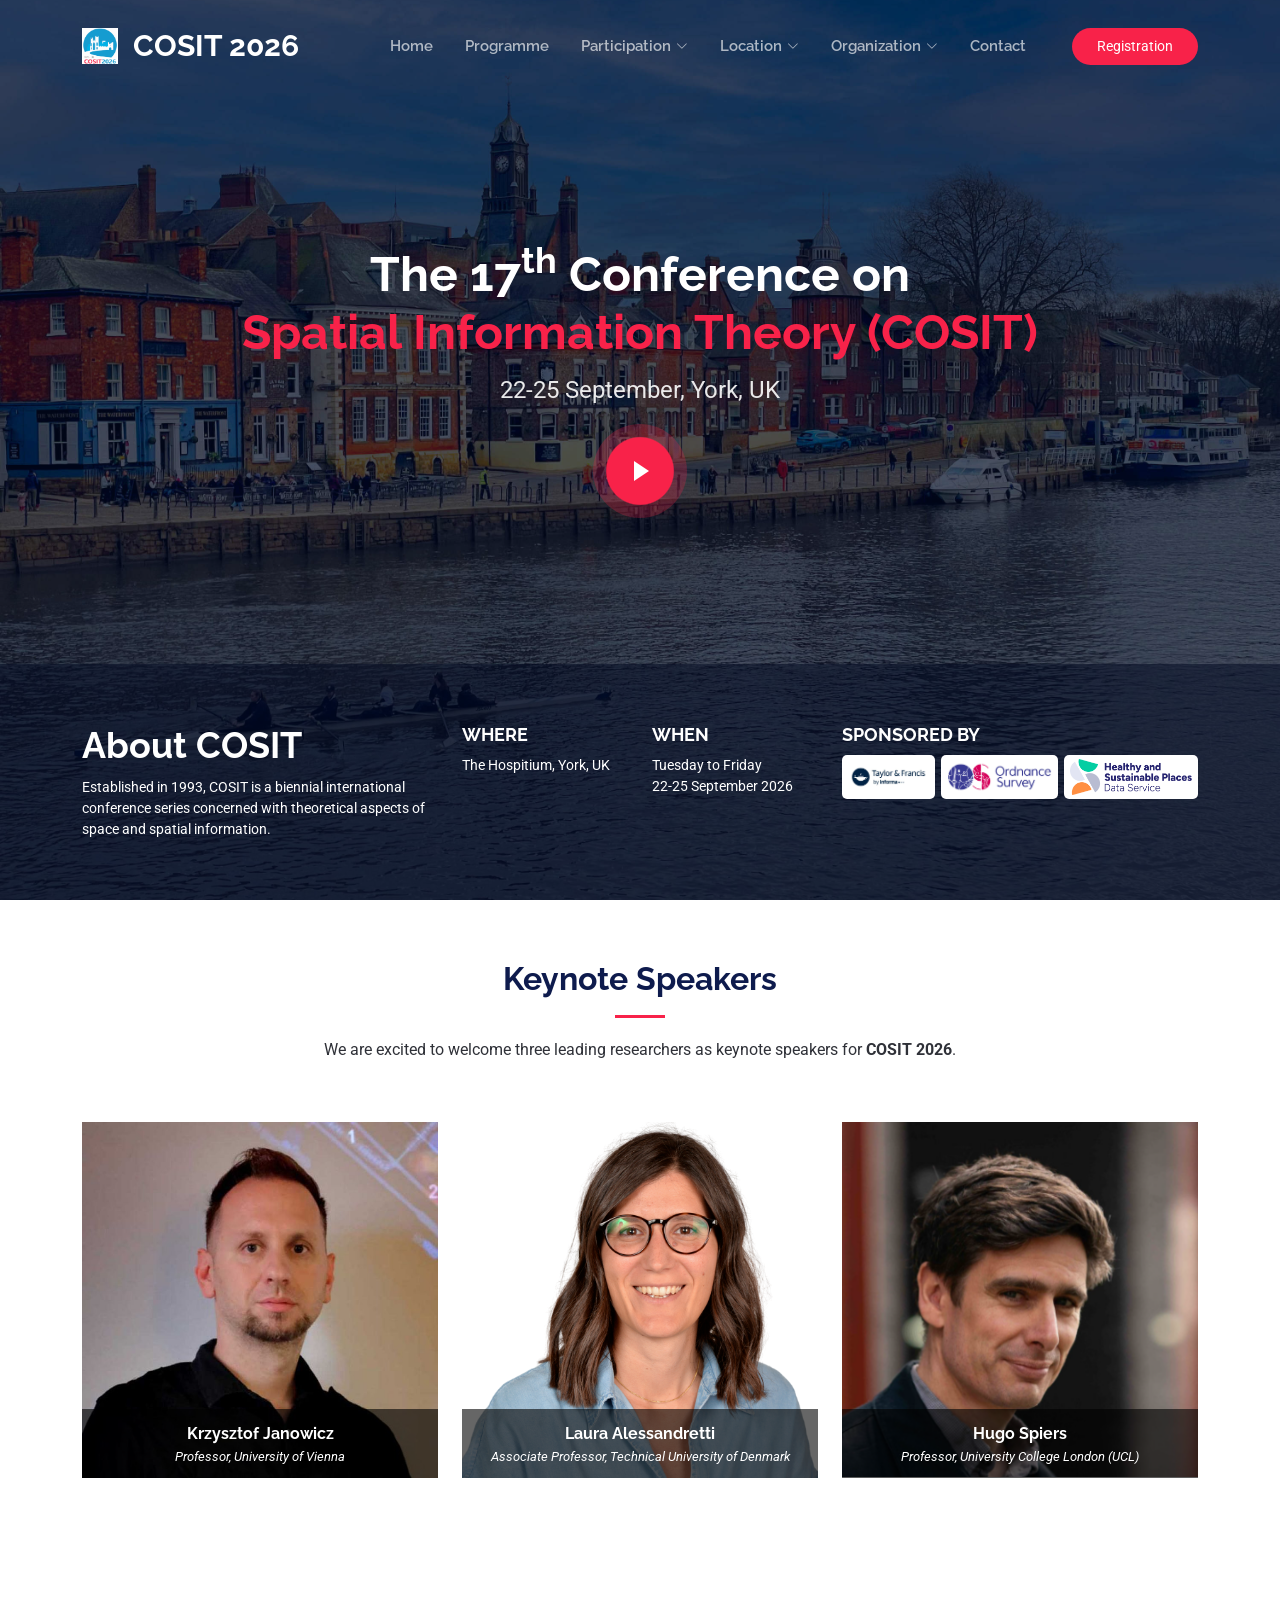
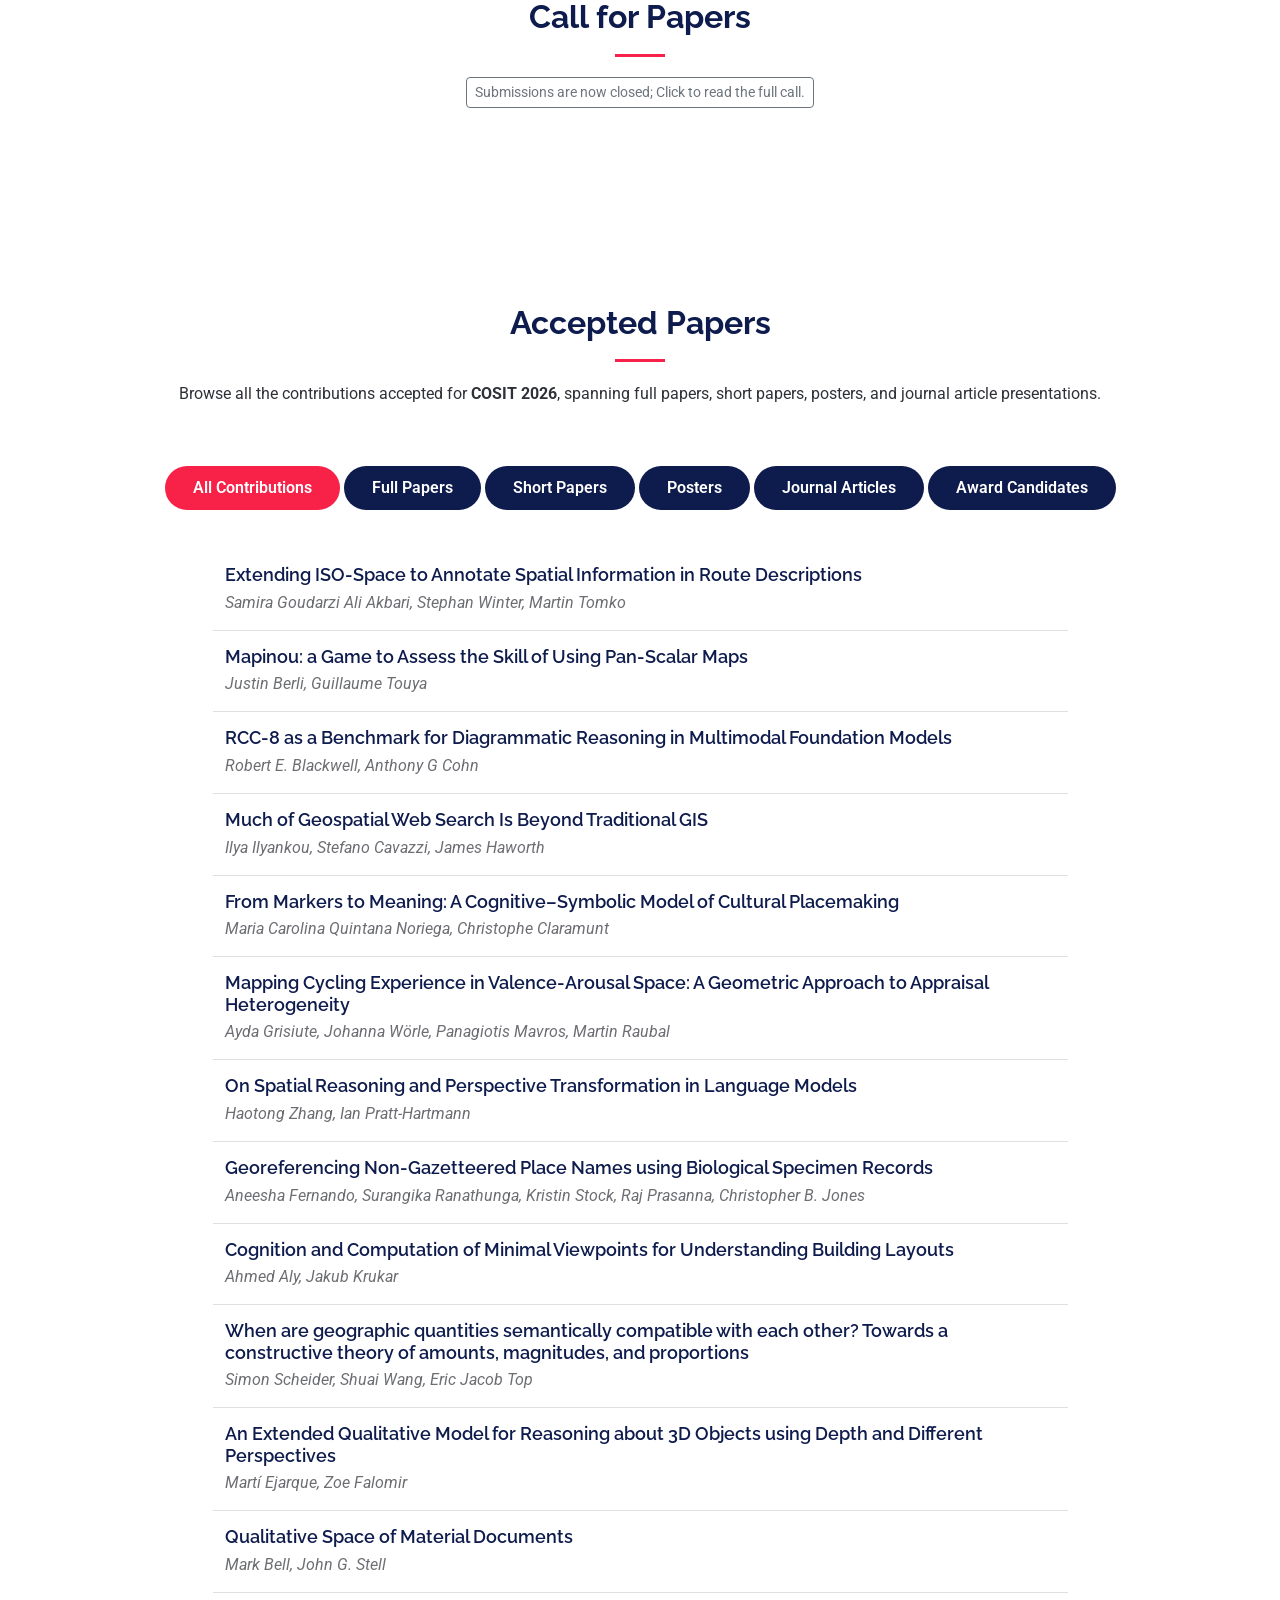
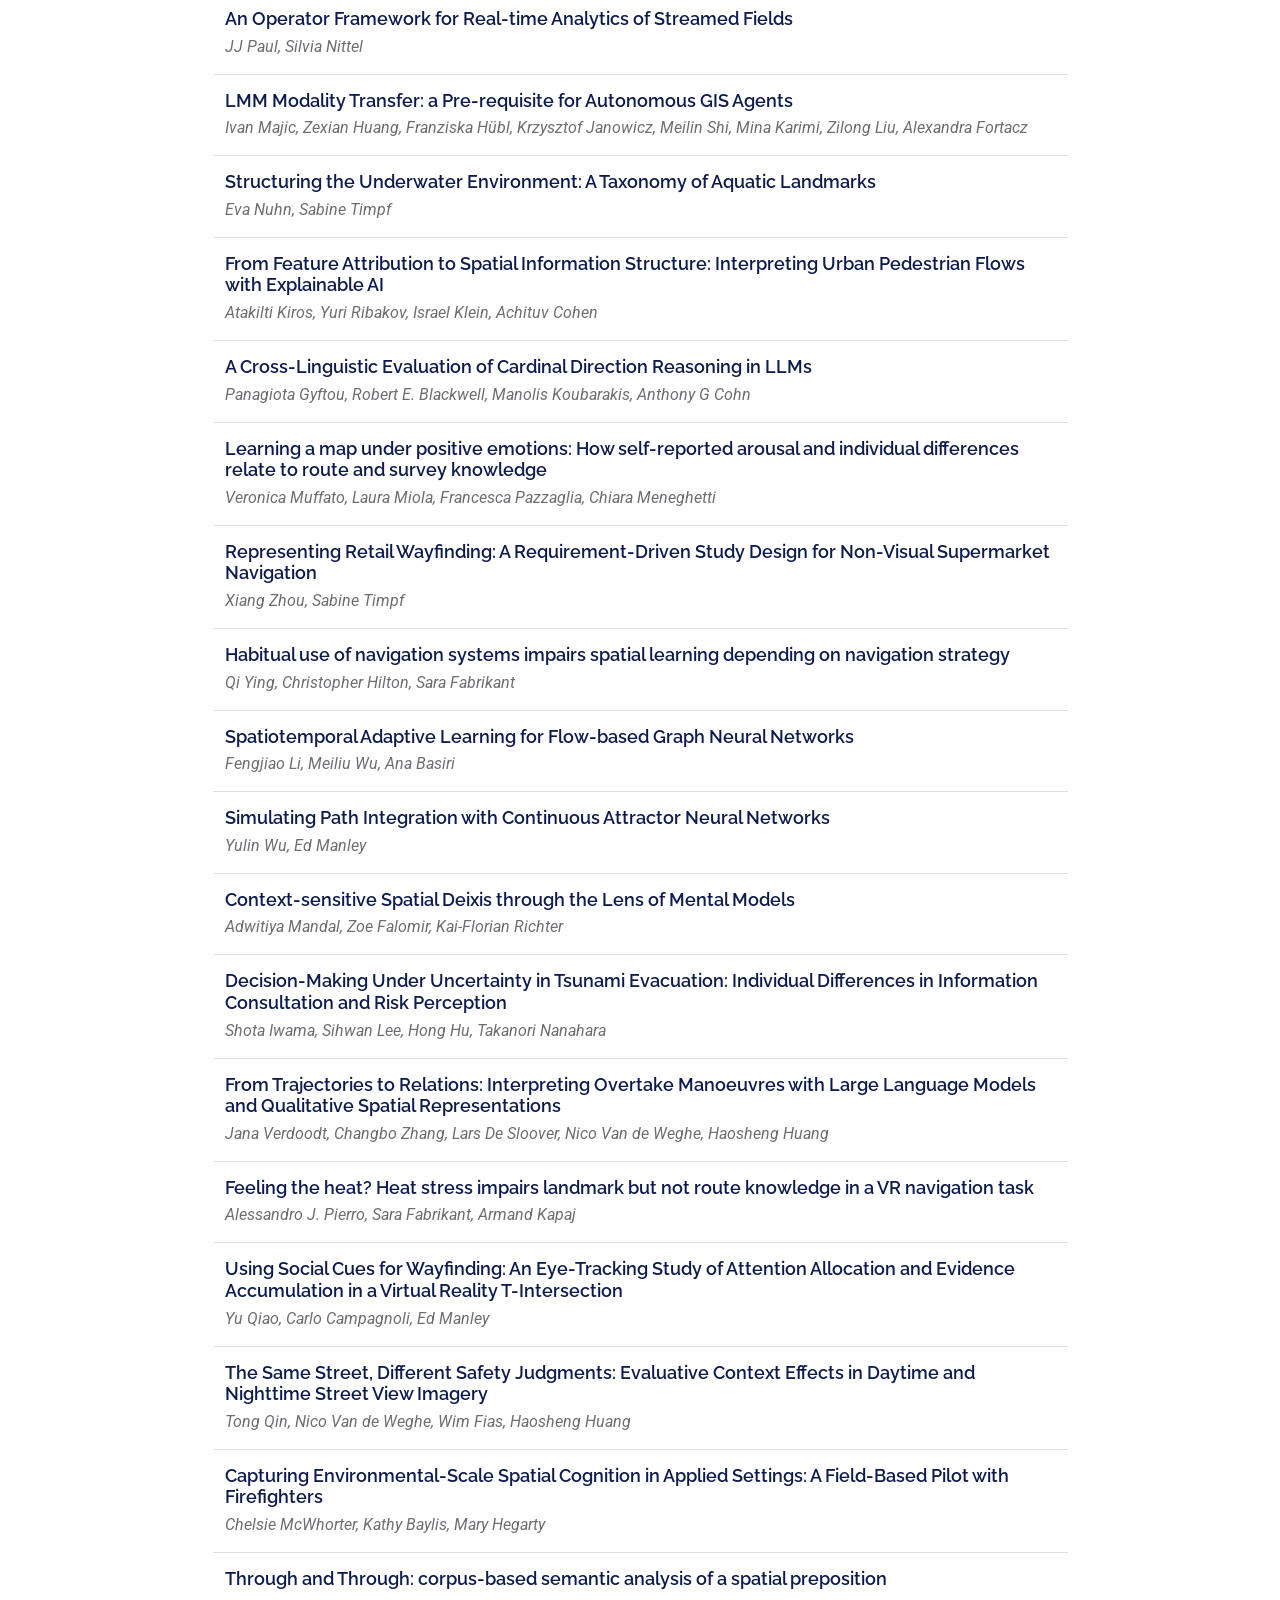
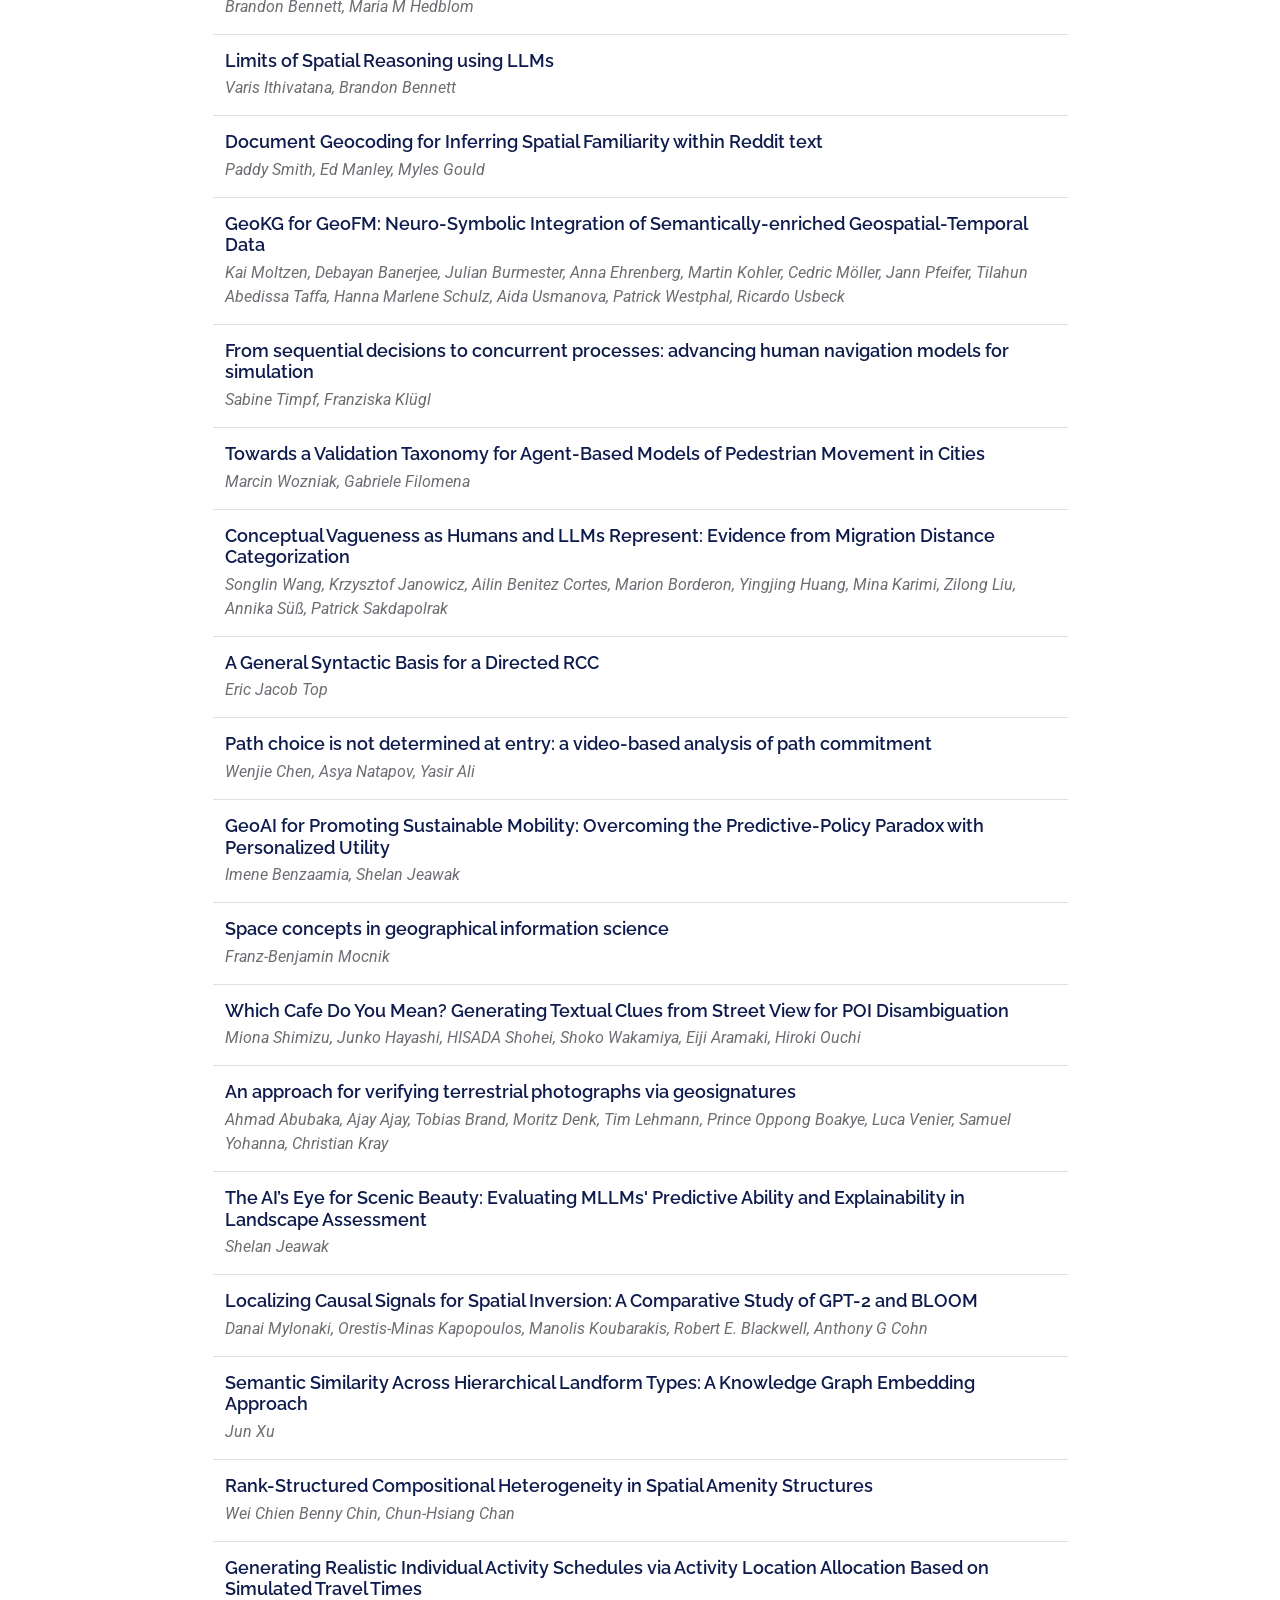
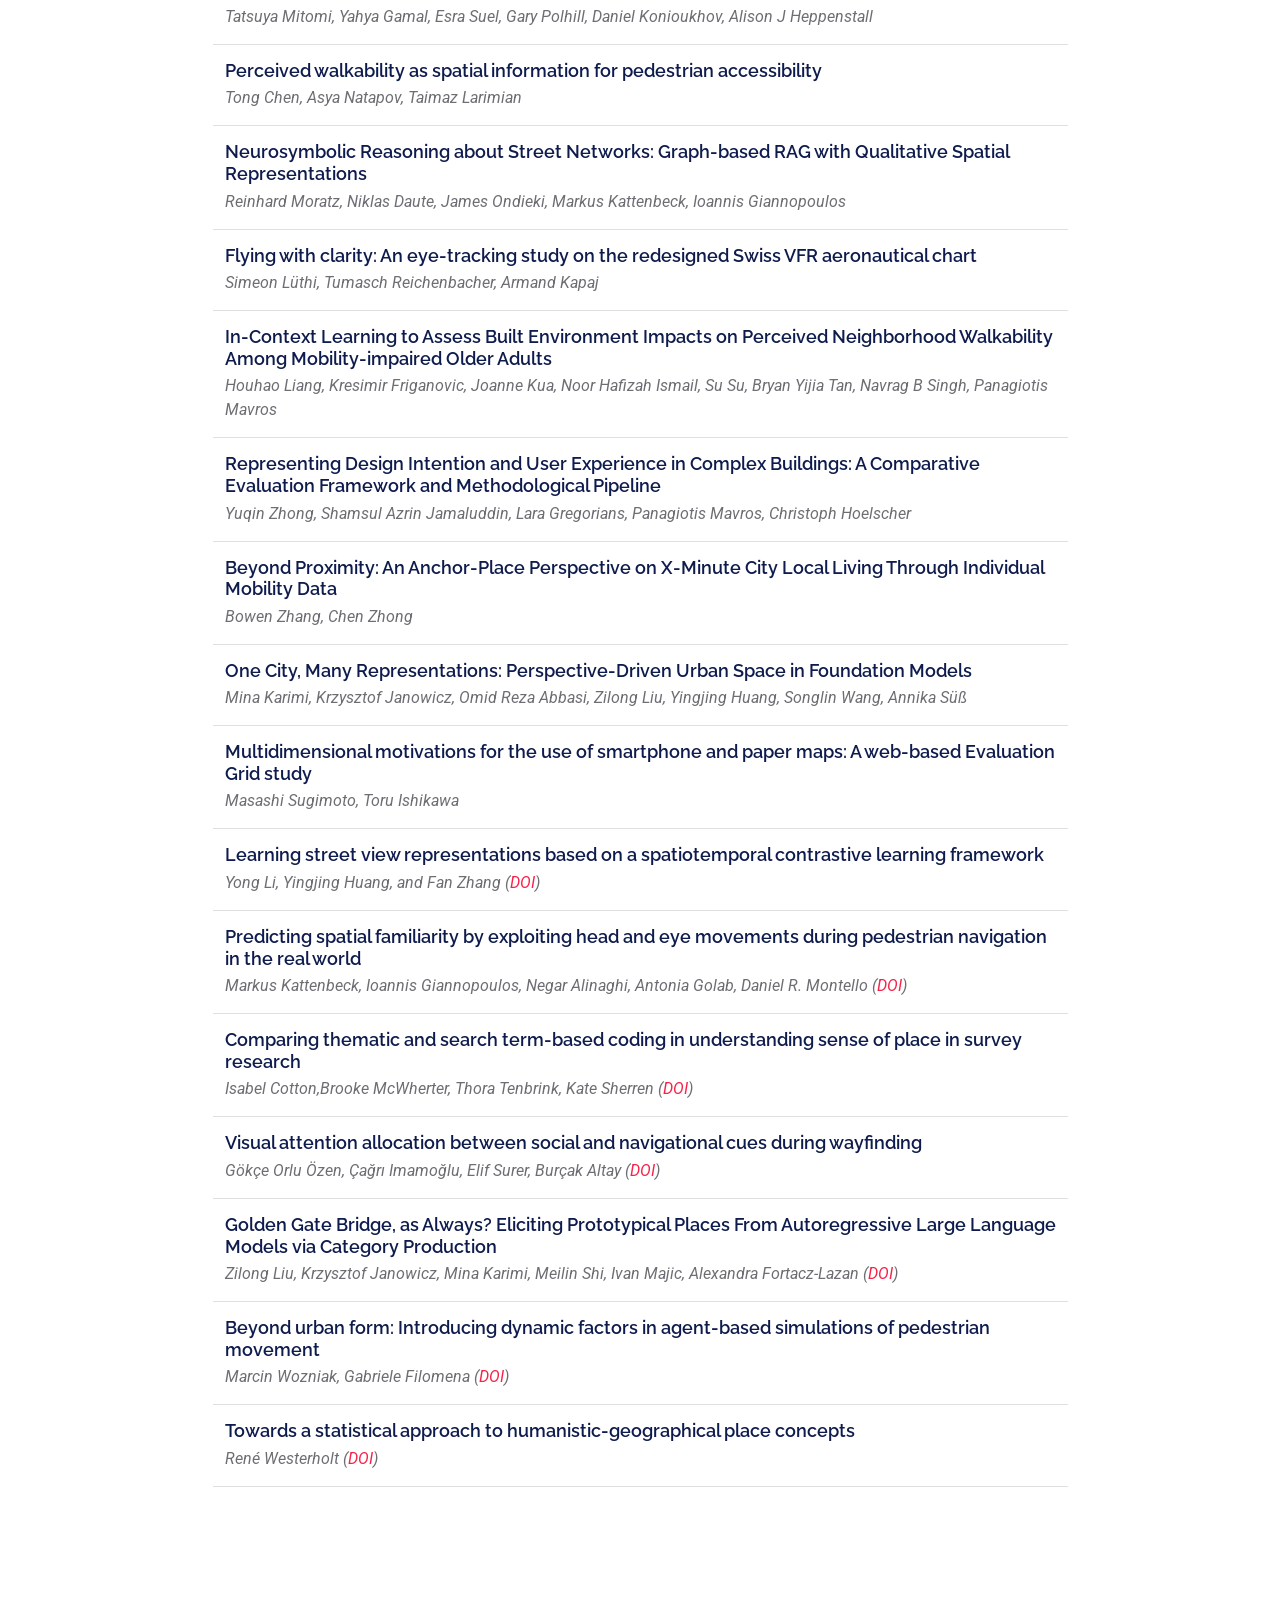
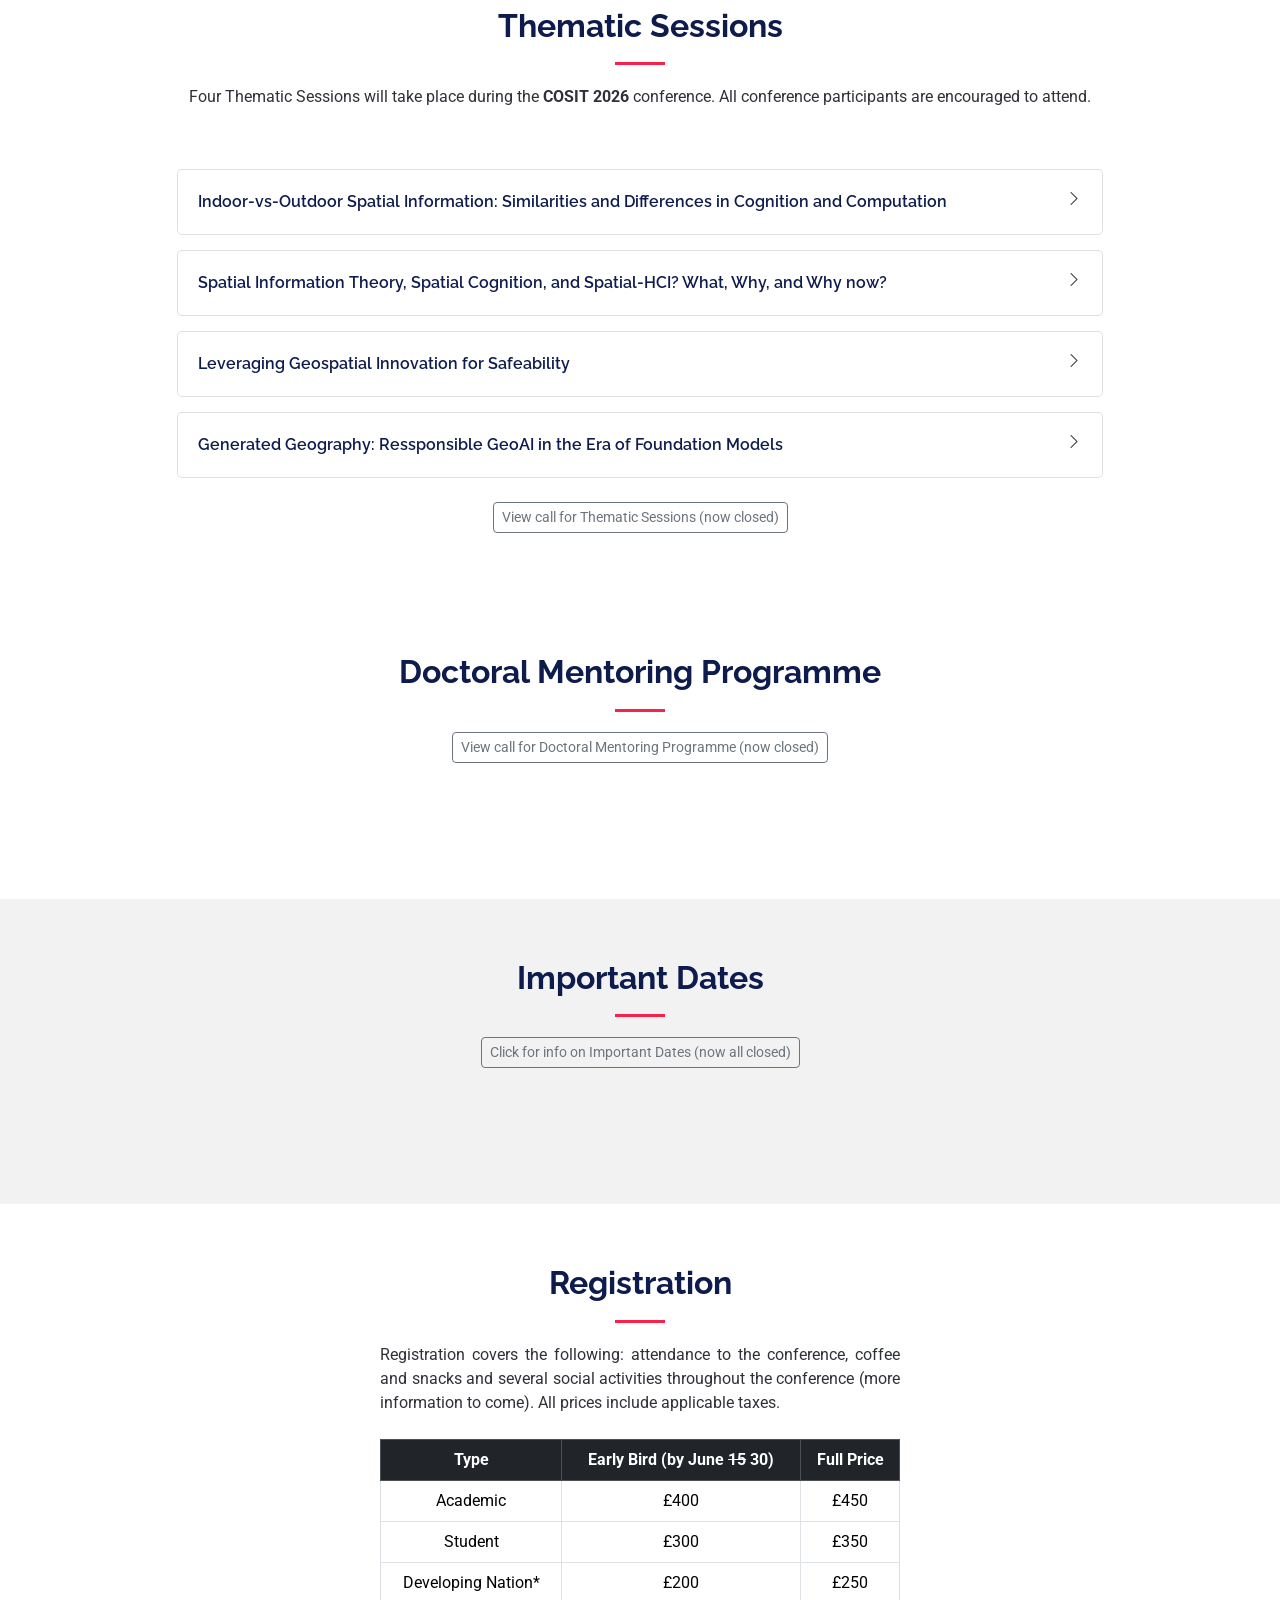
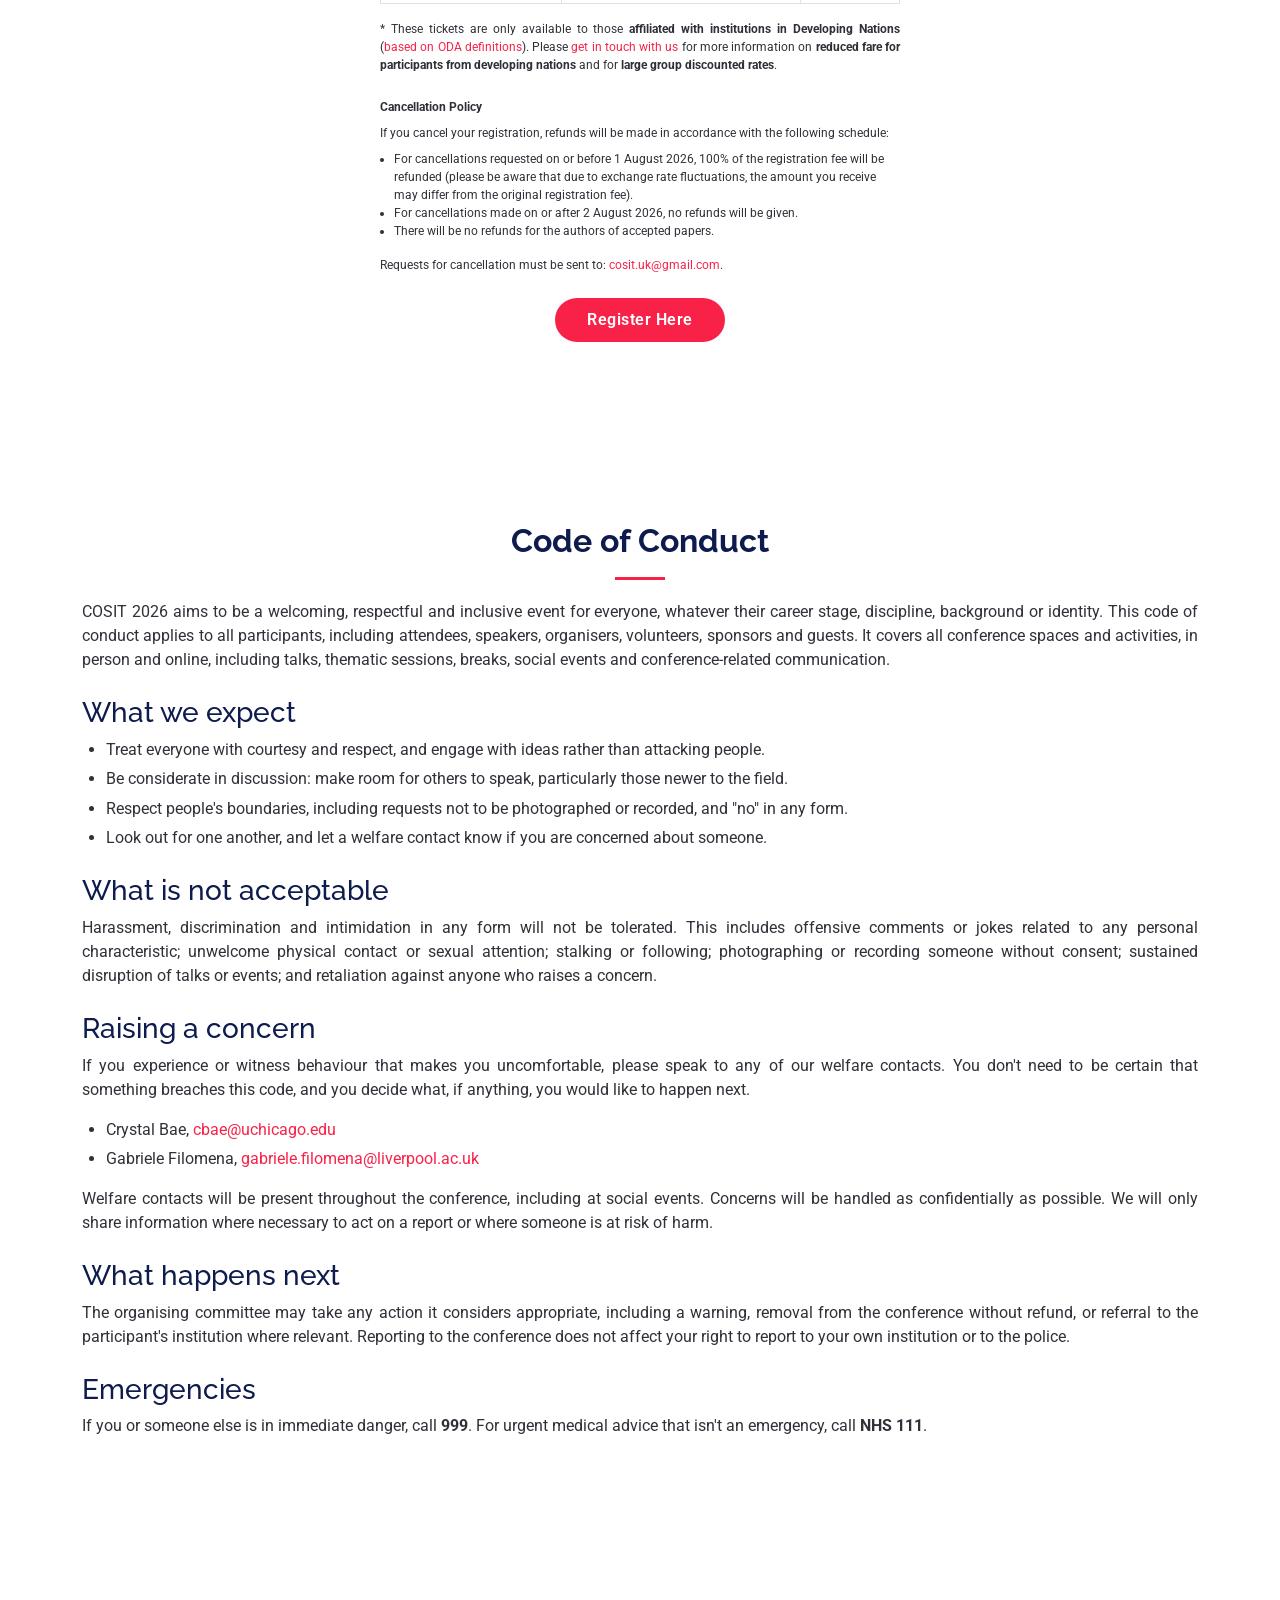
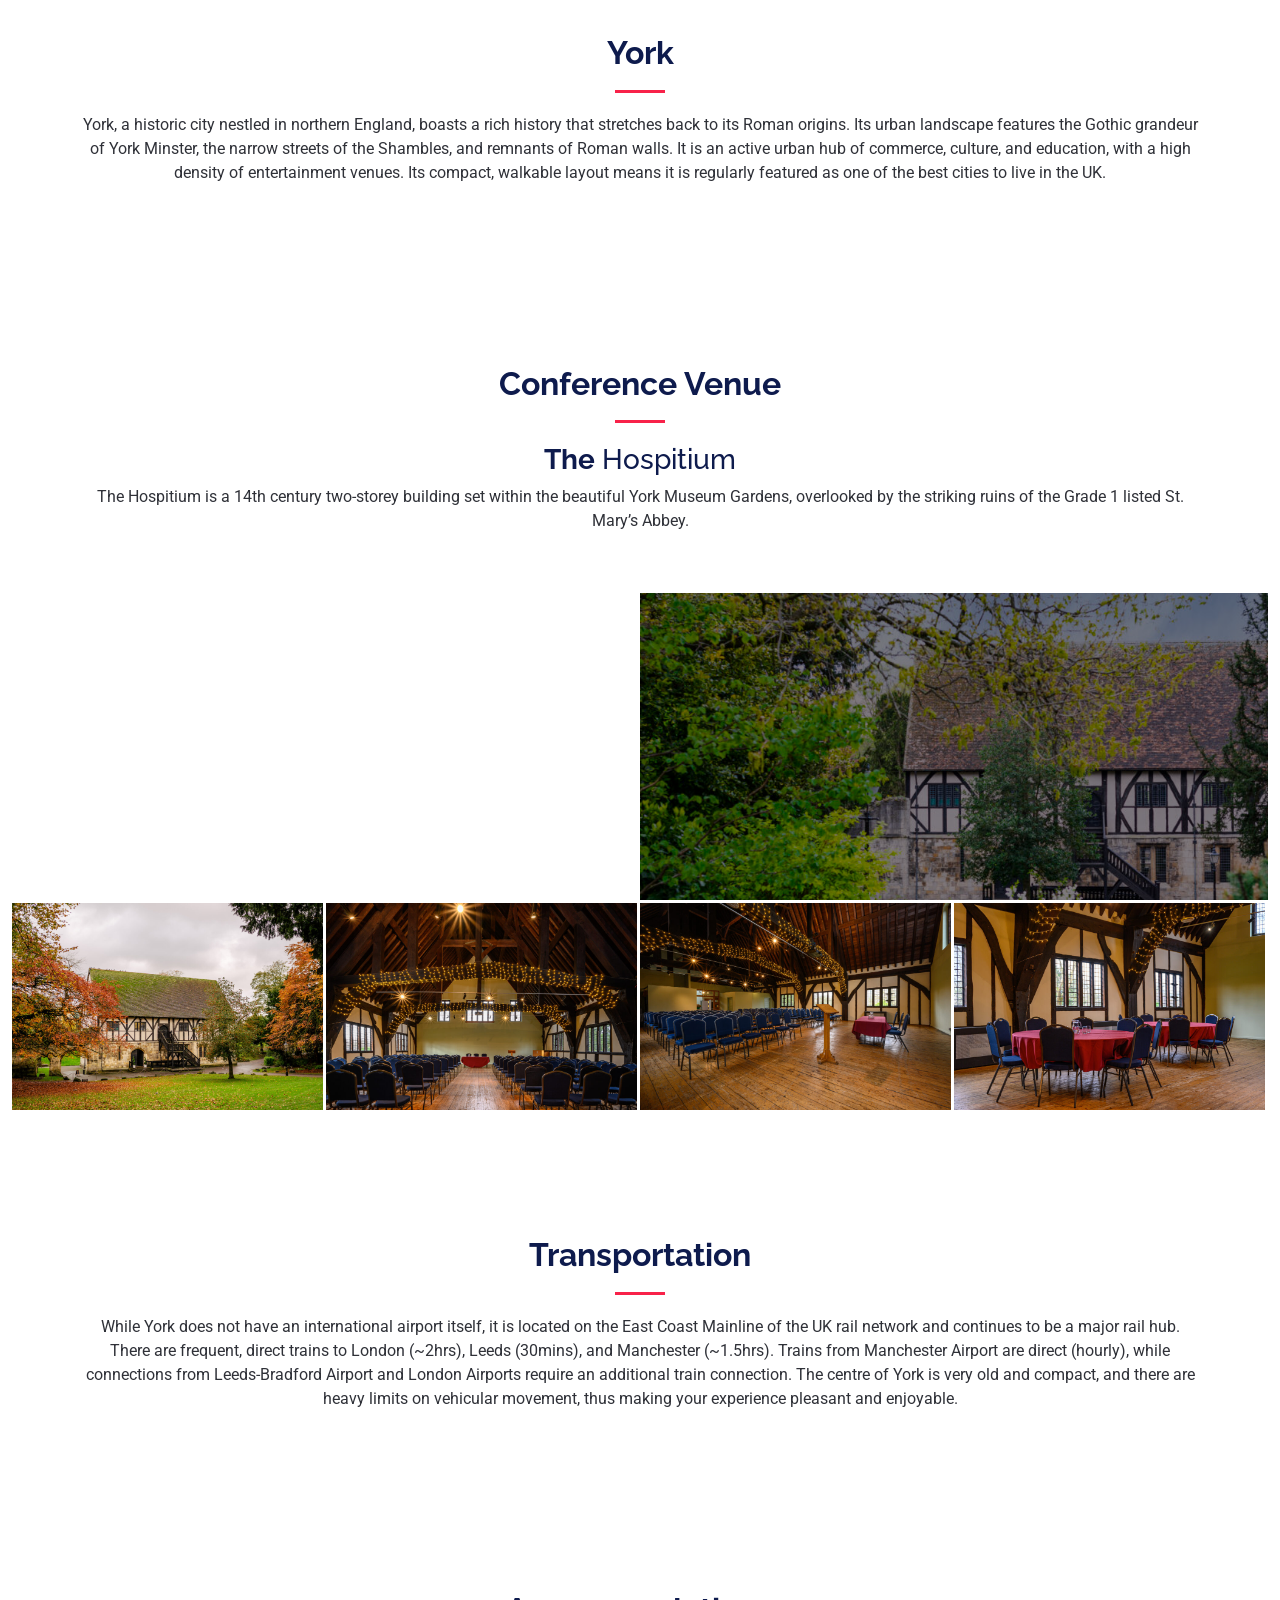
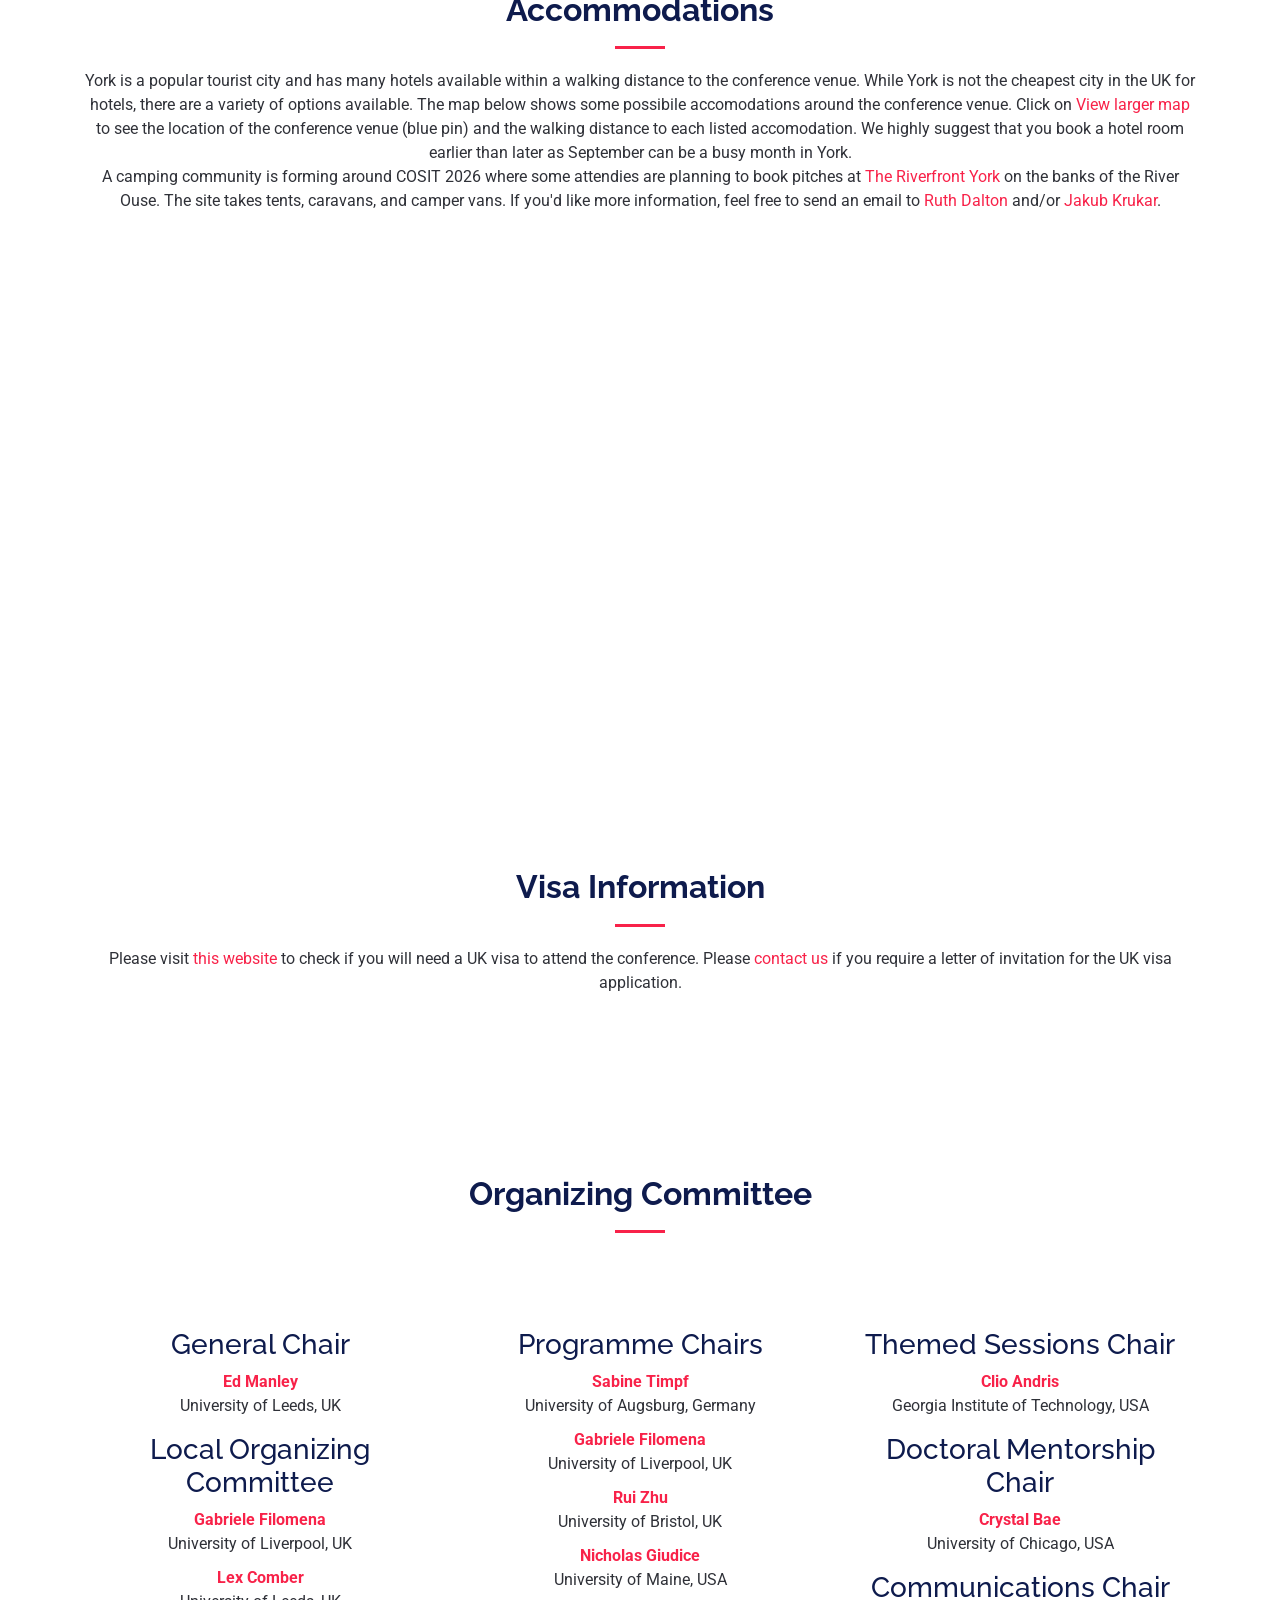
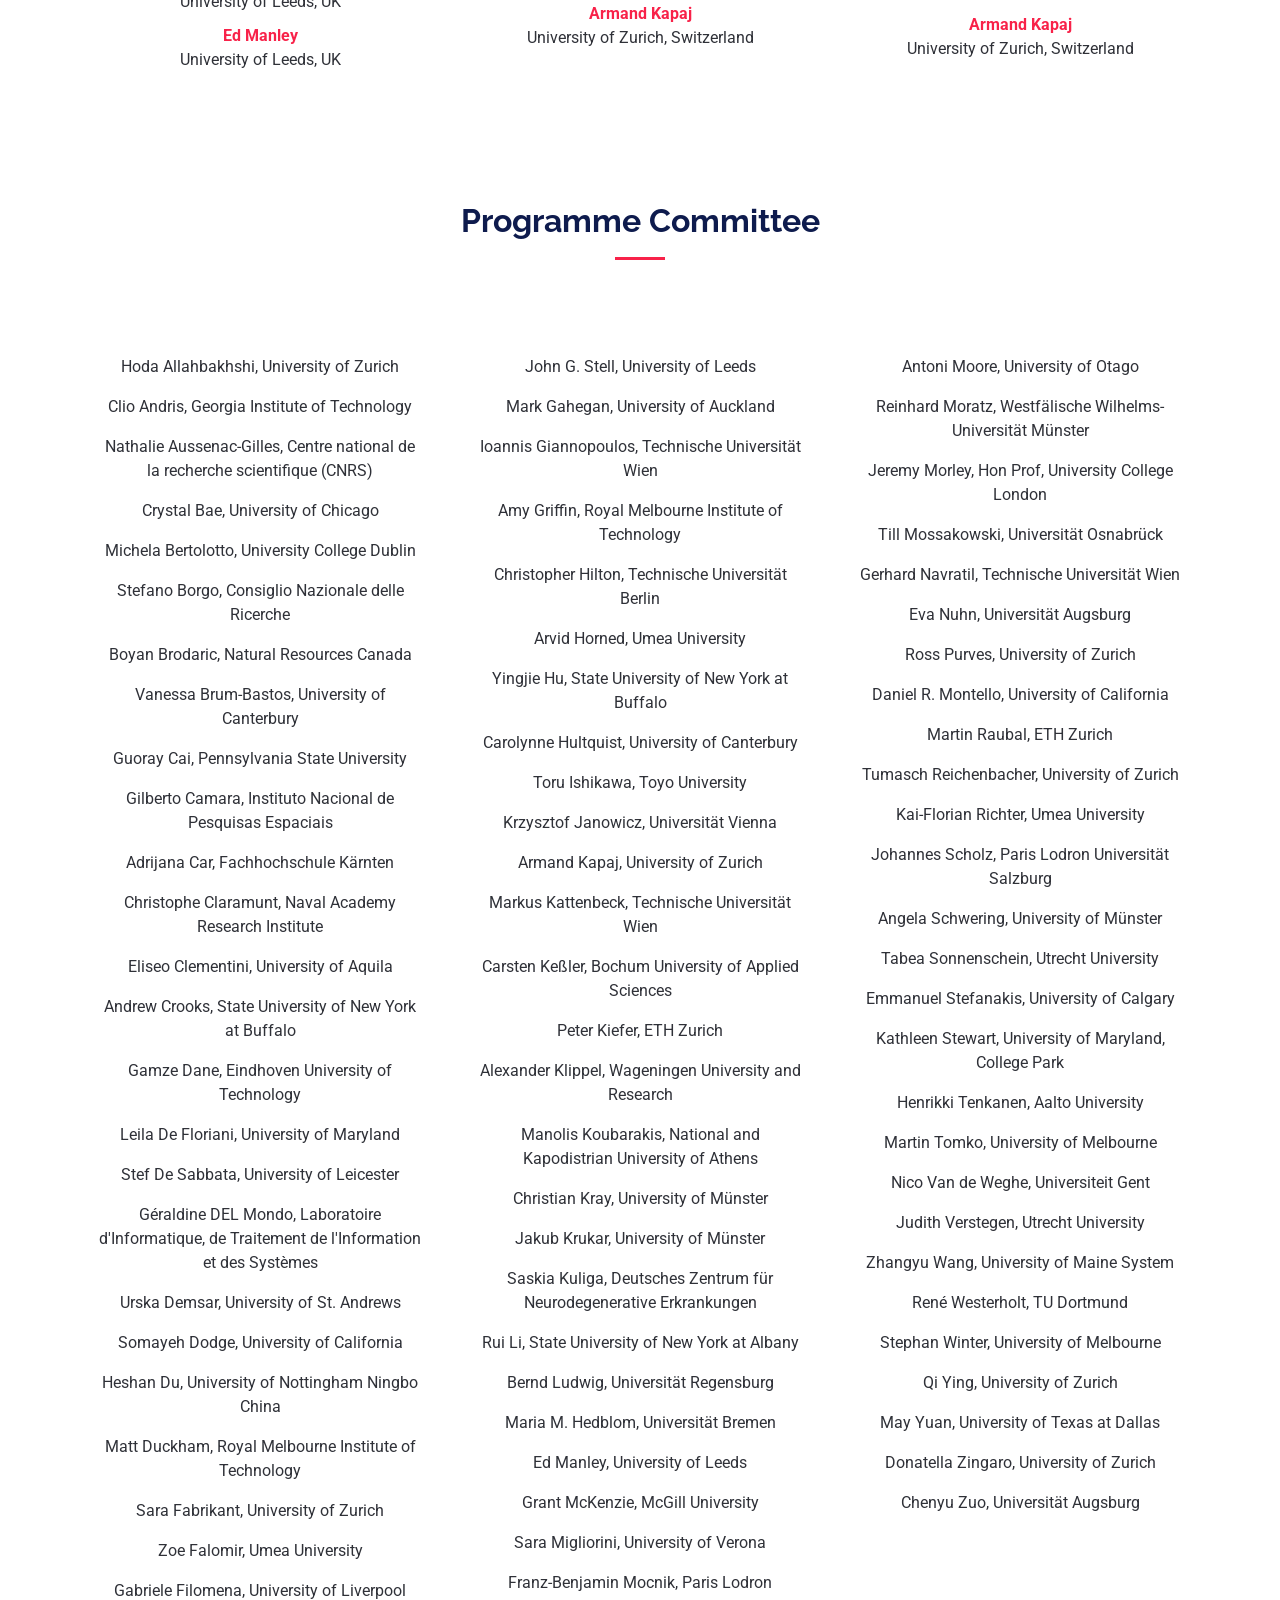
==== commit f8bf4159: "paragr" ====
--- a/index.html
+++ b/index.html
@@ -2283,8 +2283,7 @@
       <li>Crystal Bae, <a href="mailto:cbae@uchicago.edu">cbae@uchicago.edu</a></li>
       <li>Gabriele Filomena, <a href="mailto:gabriele.filomena@liverpool.ac.uk">gabriele.filomena@liverpool.ac.uk</a></li>
     </ul>
-    <p>Welfare contacts will be present throughout the conference, including at social events.</p>
-    <p>Concerns will be handled as confidentially as possible. We will only share information where necessary to act on a report or where someone is at risk of harm.</p>
+    <p>Welfare contacts will be present throughout the conference, including at social events. Concerns will be handled as confidentially as possible. We will only share information where necessary to act on a report or where someone is at risk of harm.</p>
 
     <h3>What happens next</h3>
     <p>The organising committee may take any action it considers appropriate, including a warning, removal from the conference without refund, or referral to the participant's institution where relevant. Reporting to the conference does not affect your right to report to your own institution or to the police.</p>
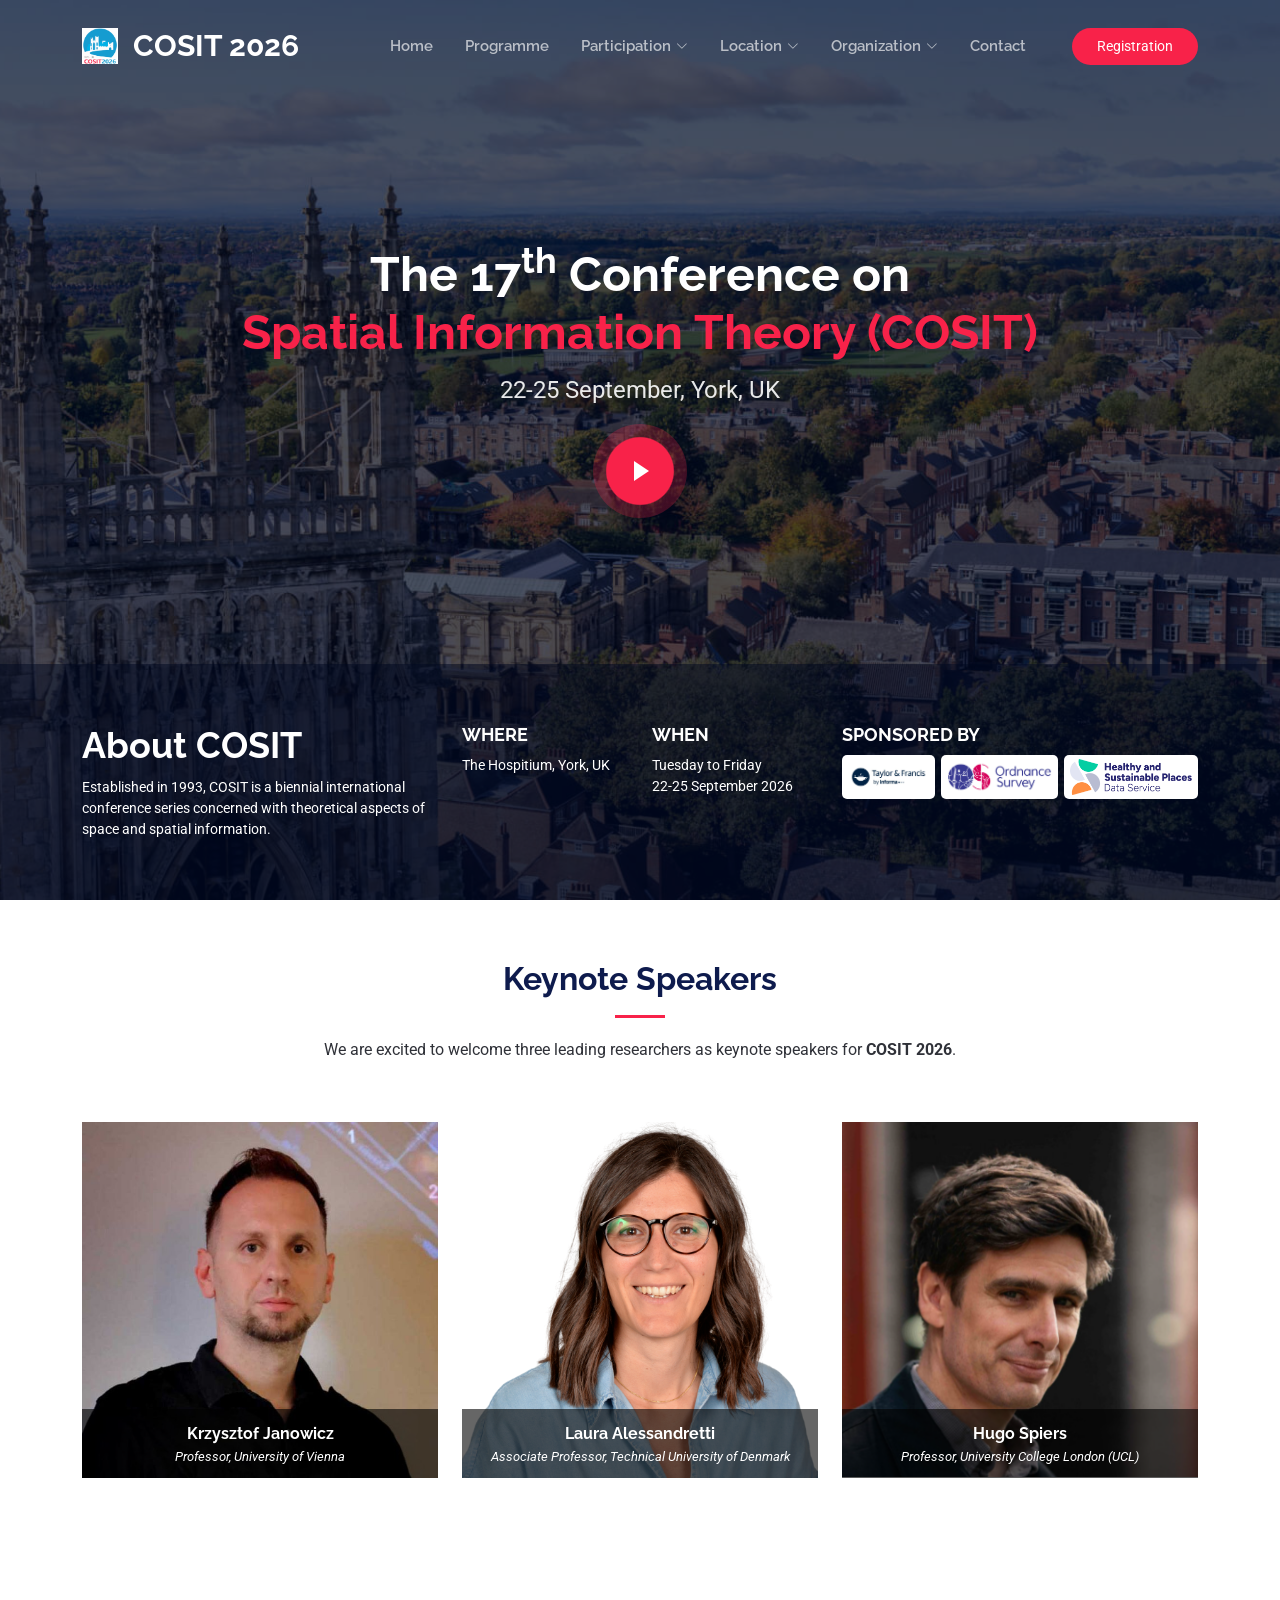
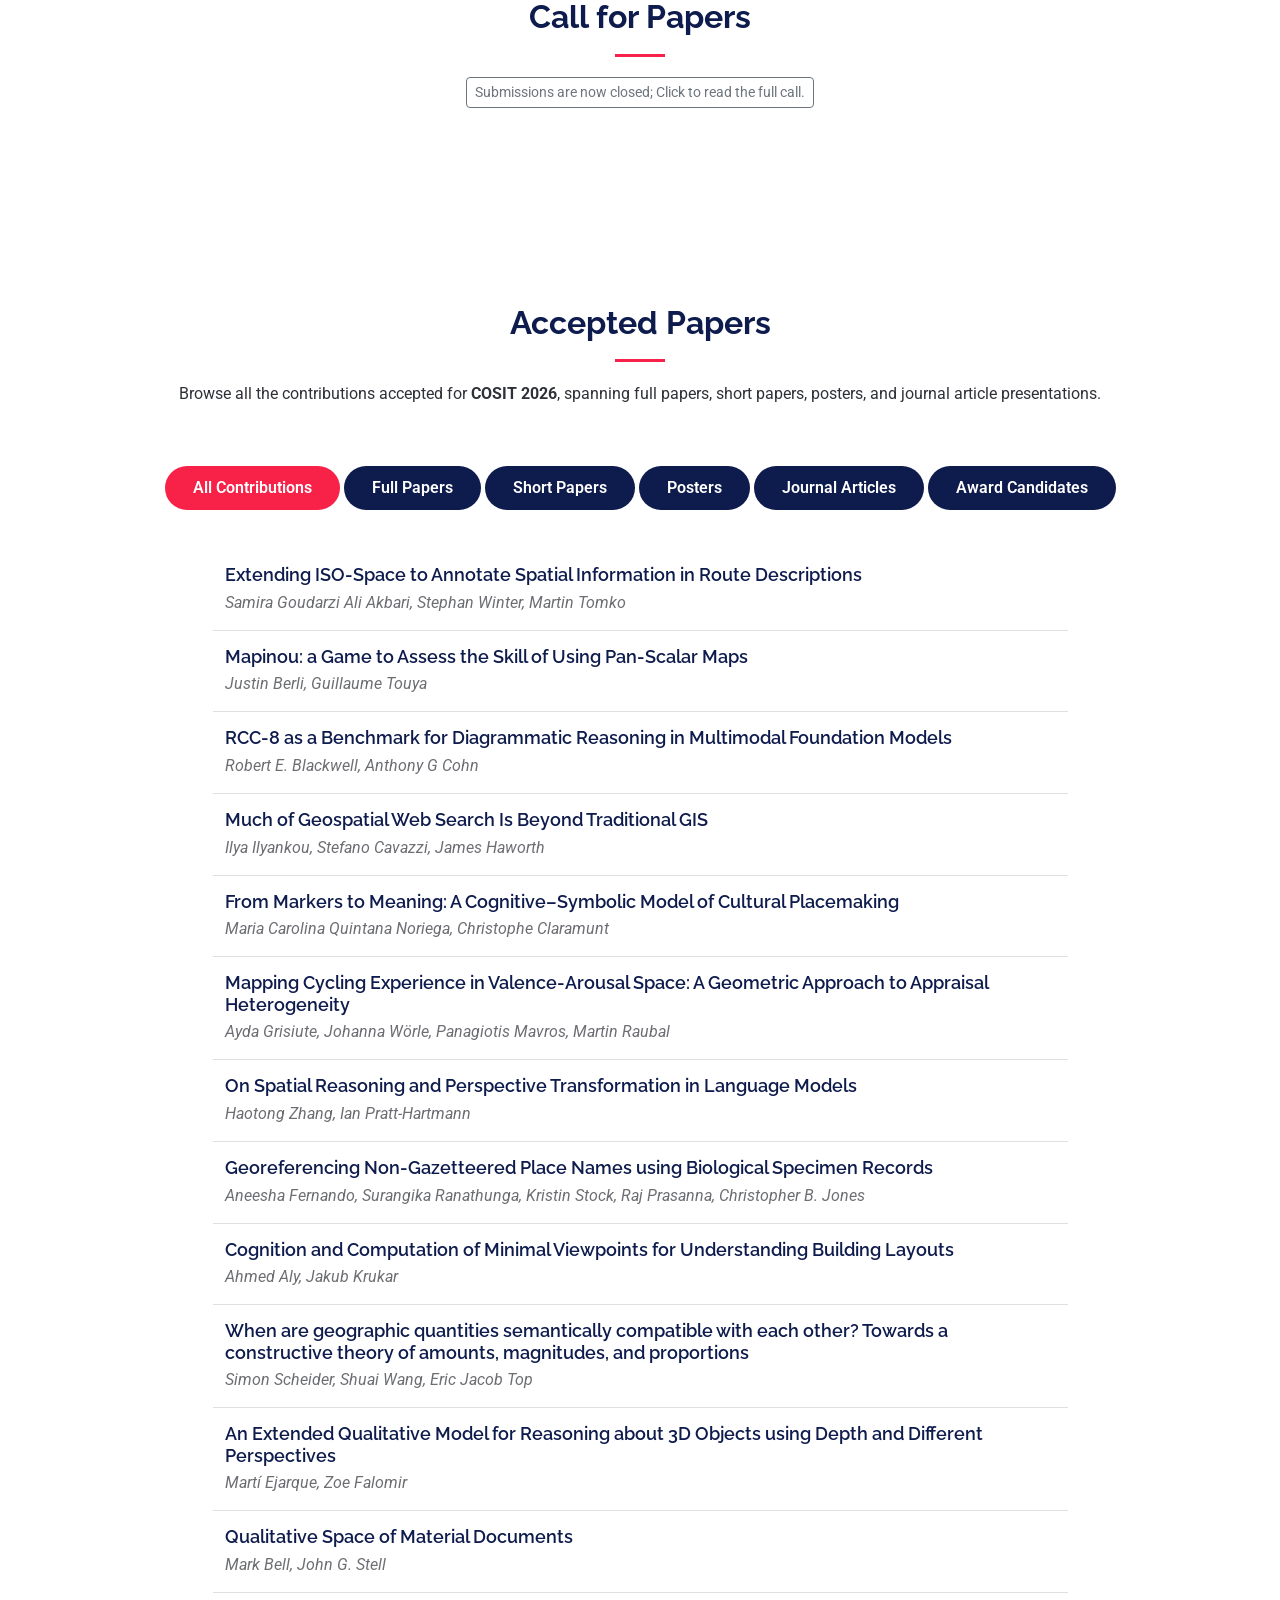
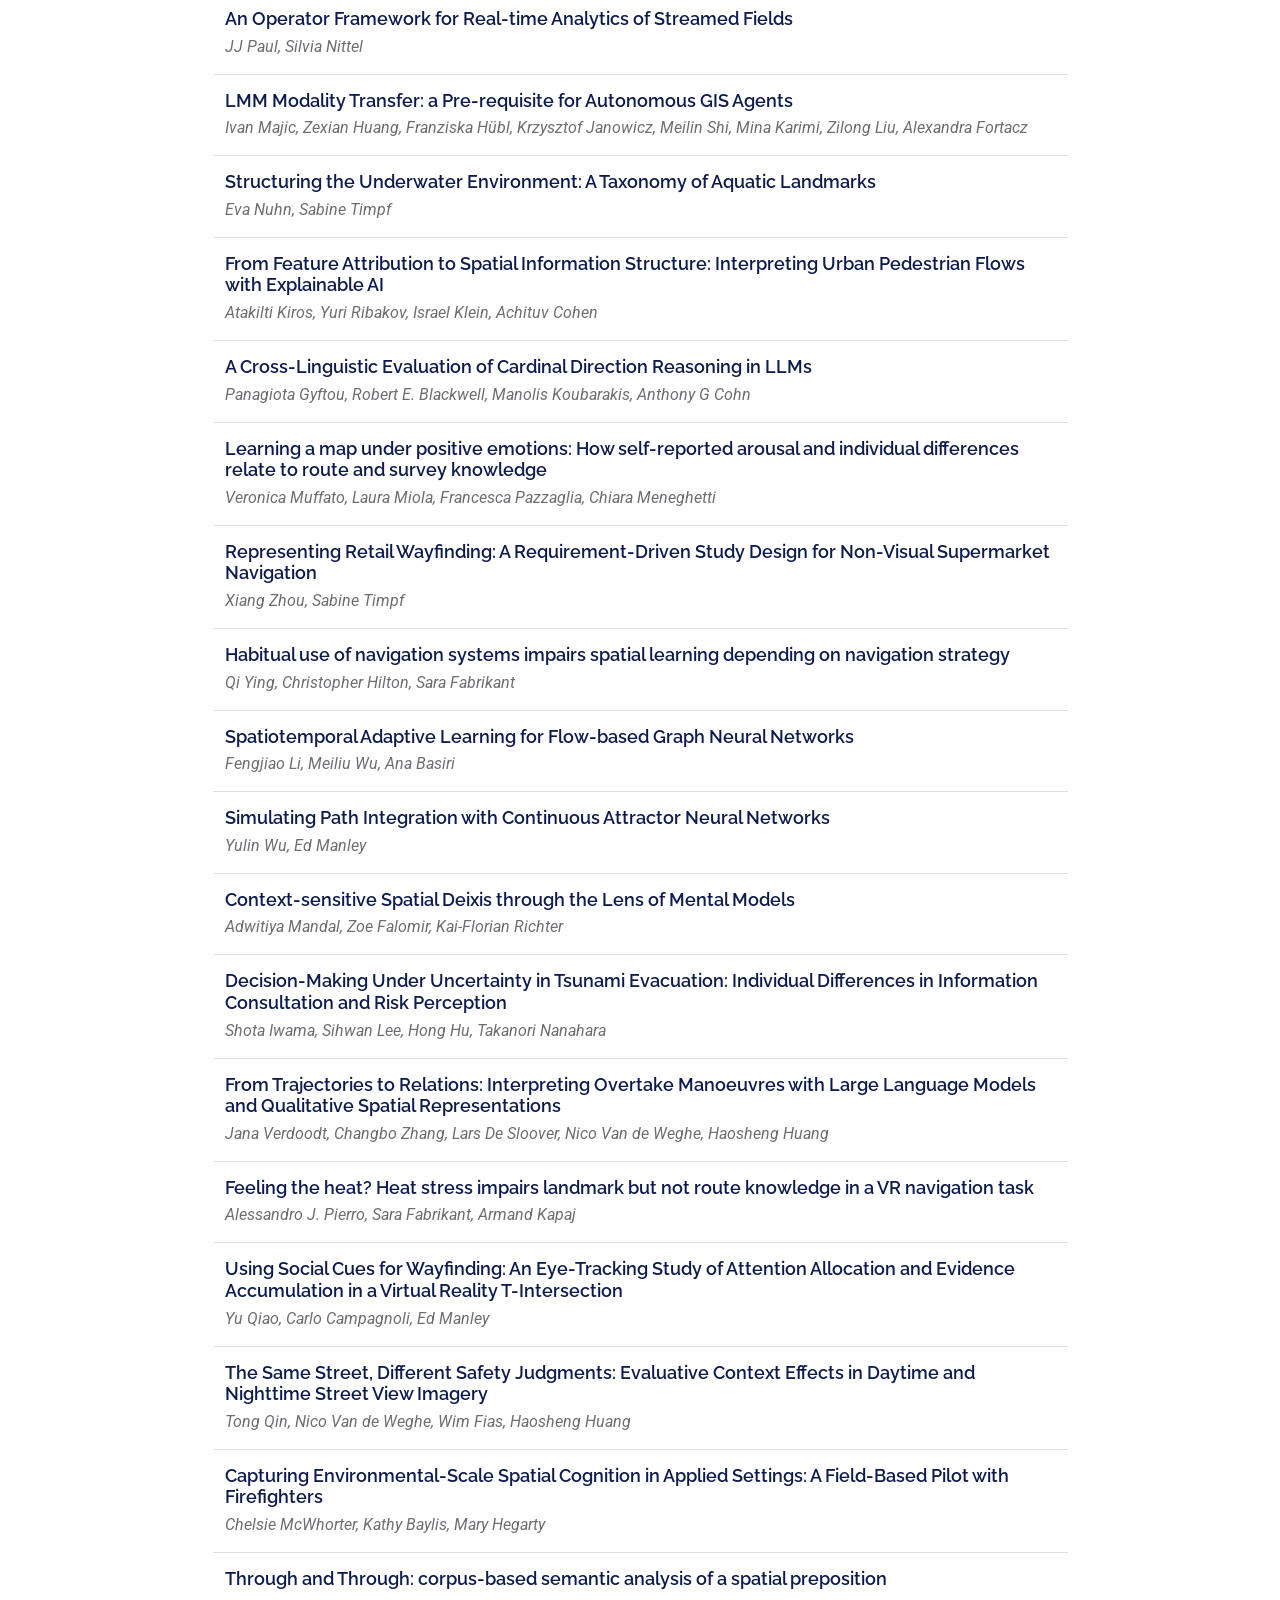
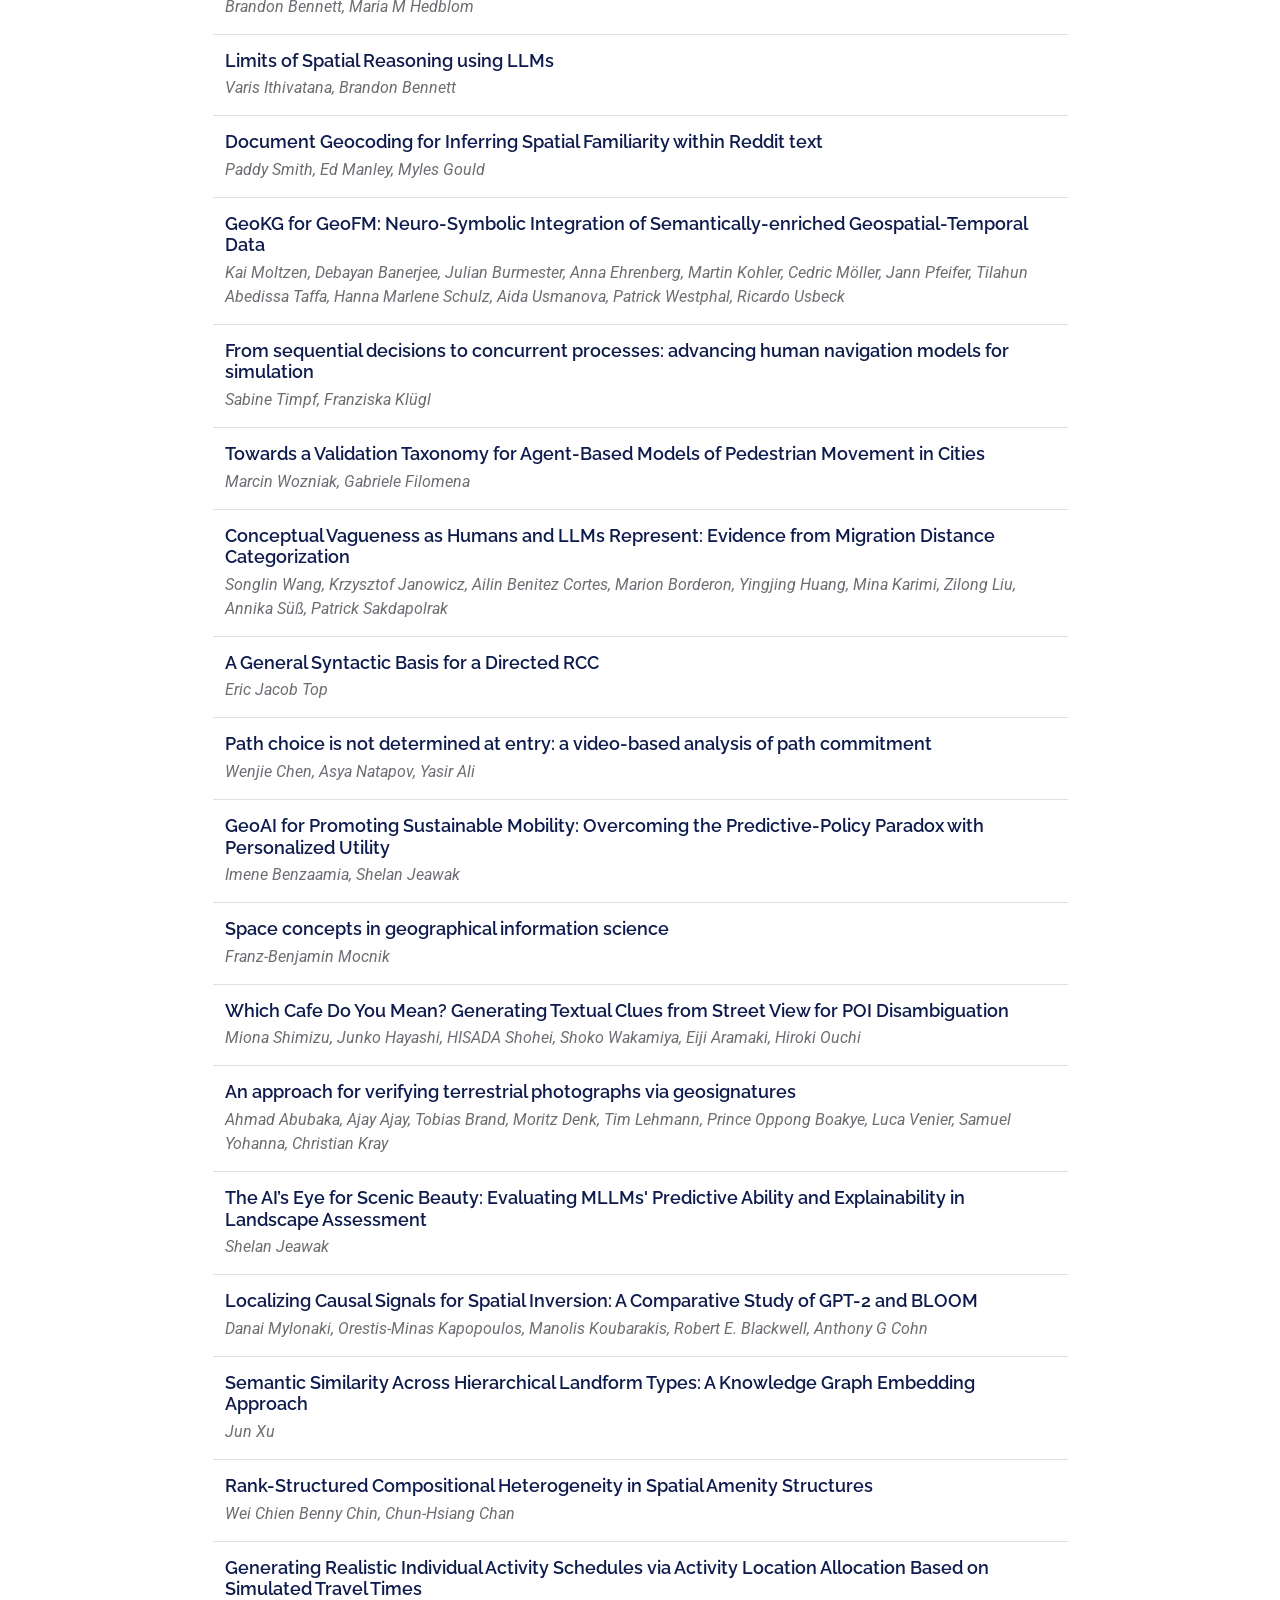
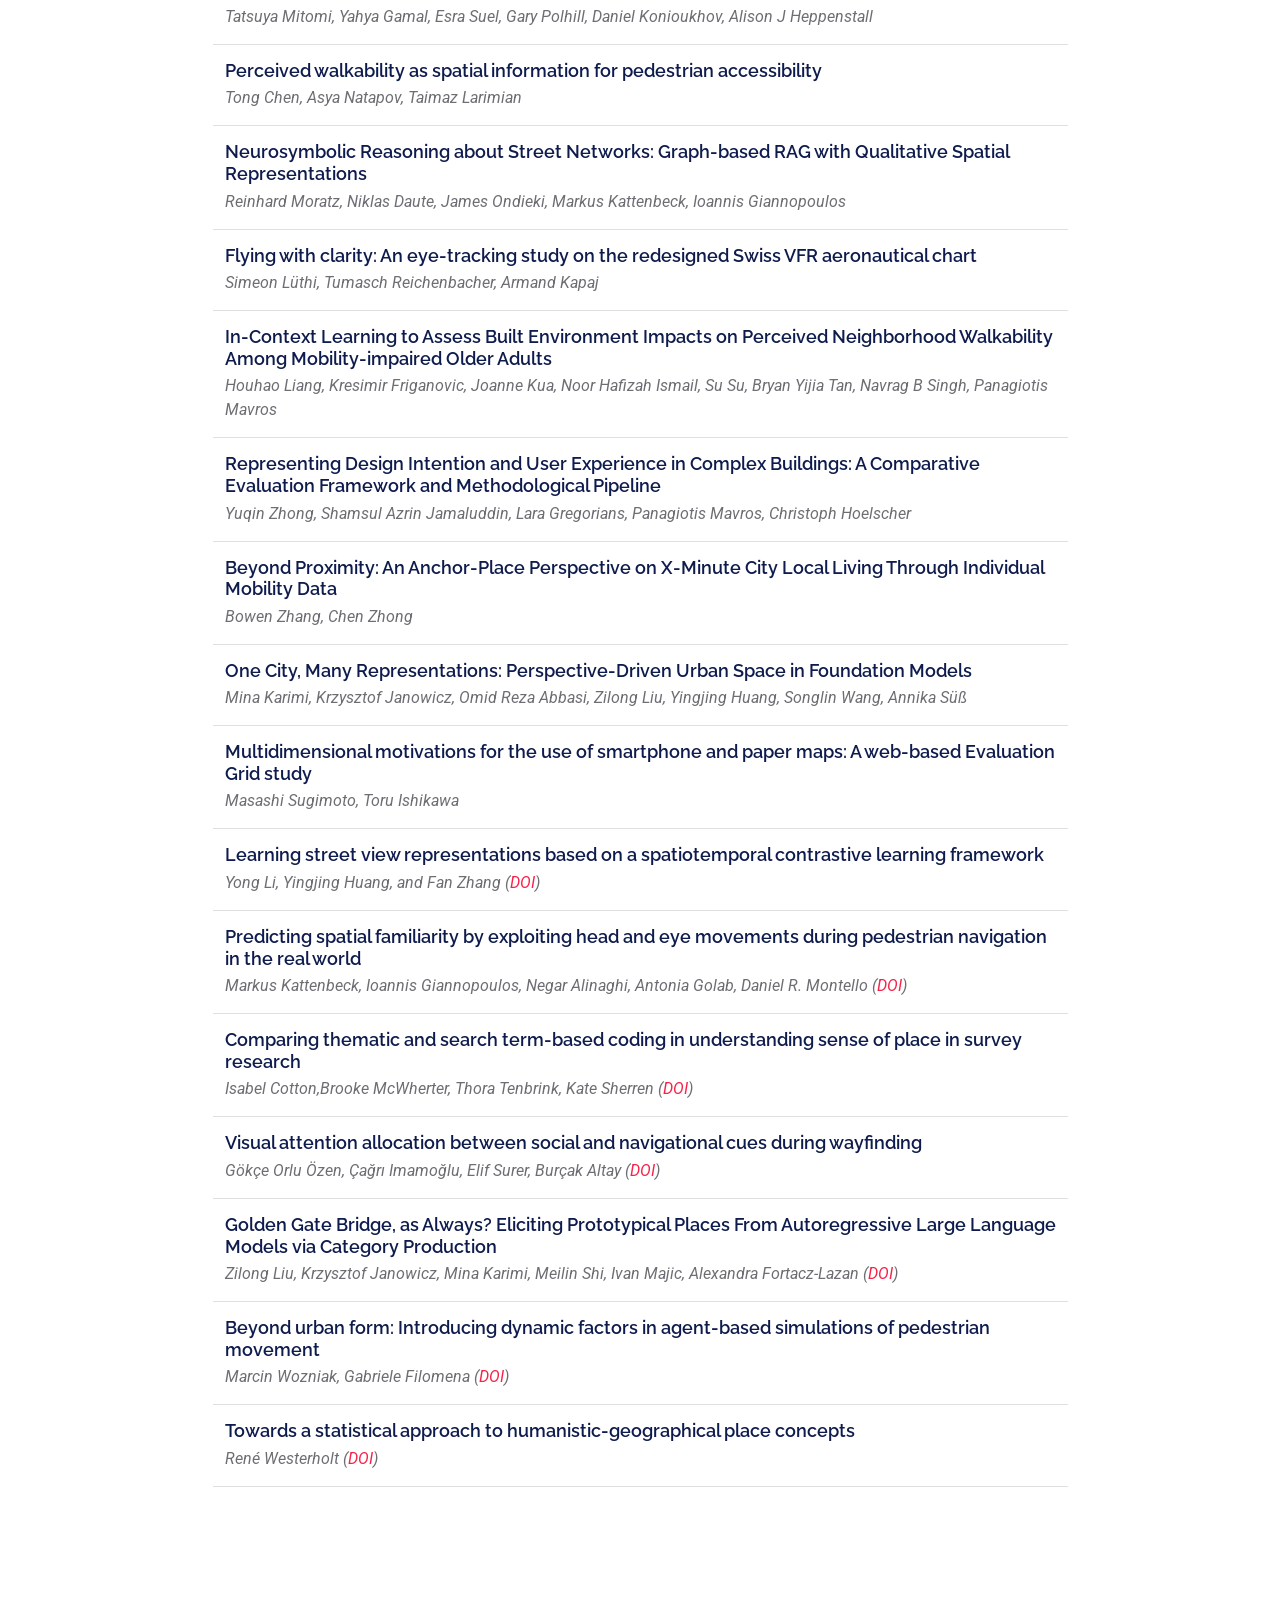
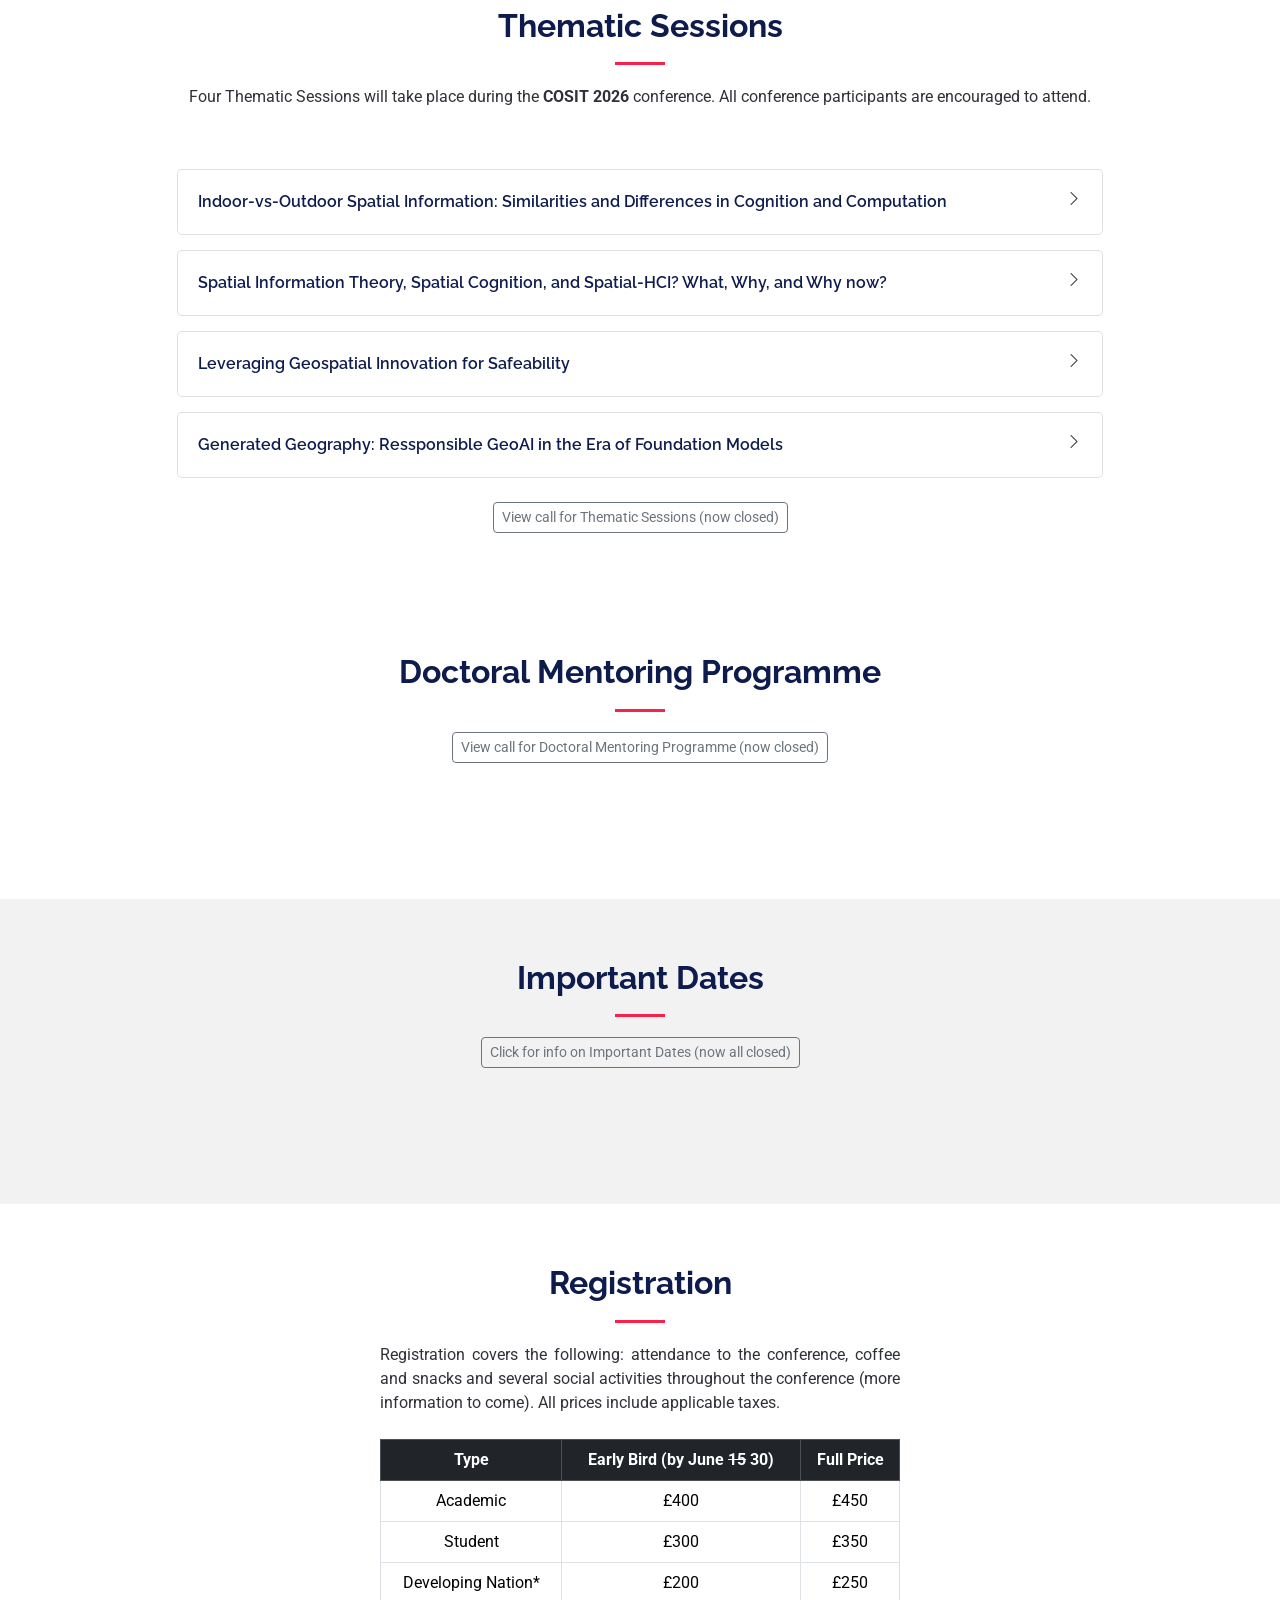
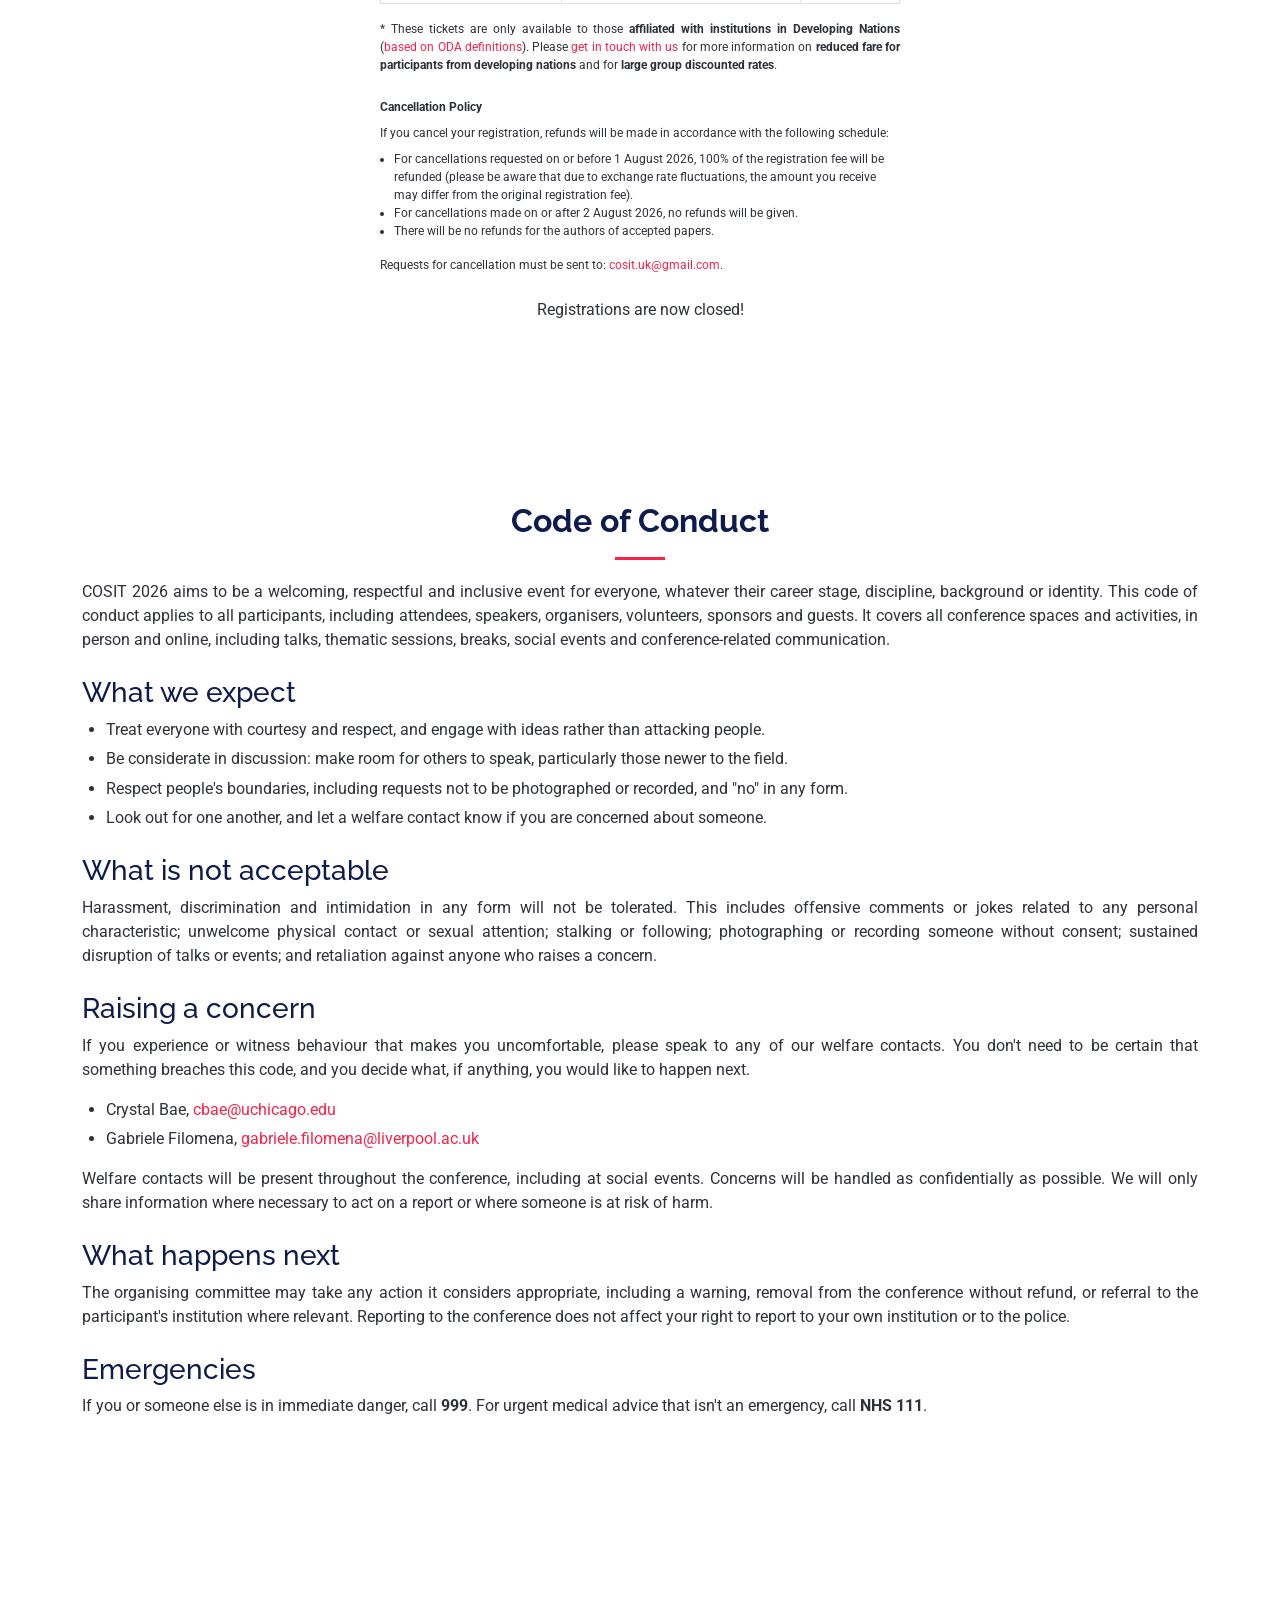
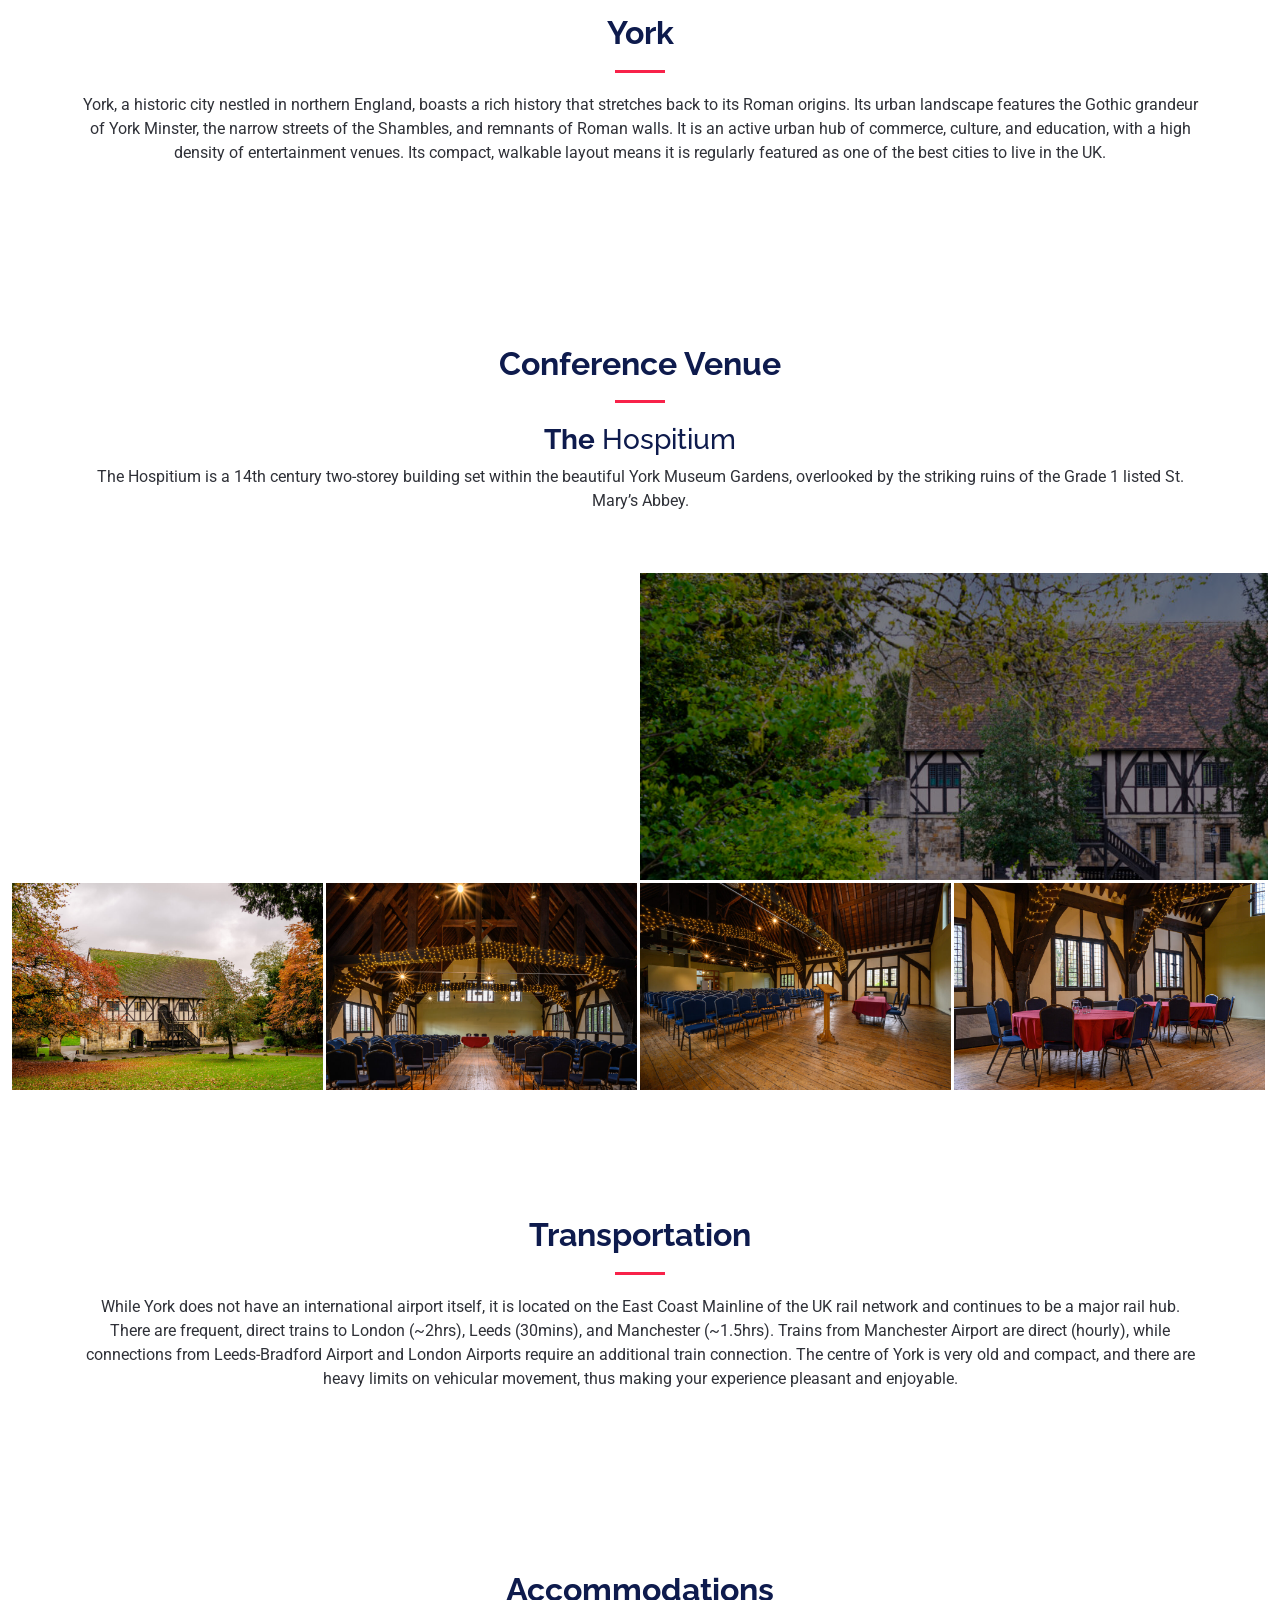
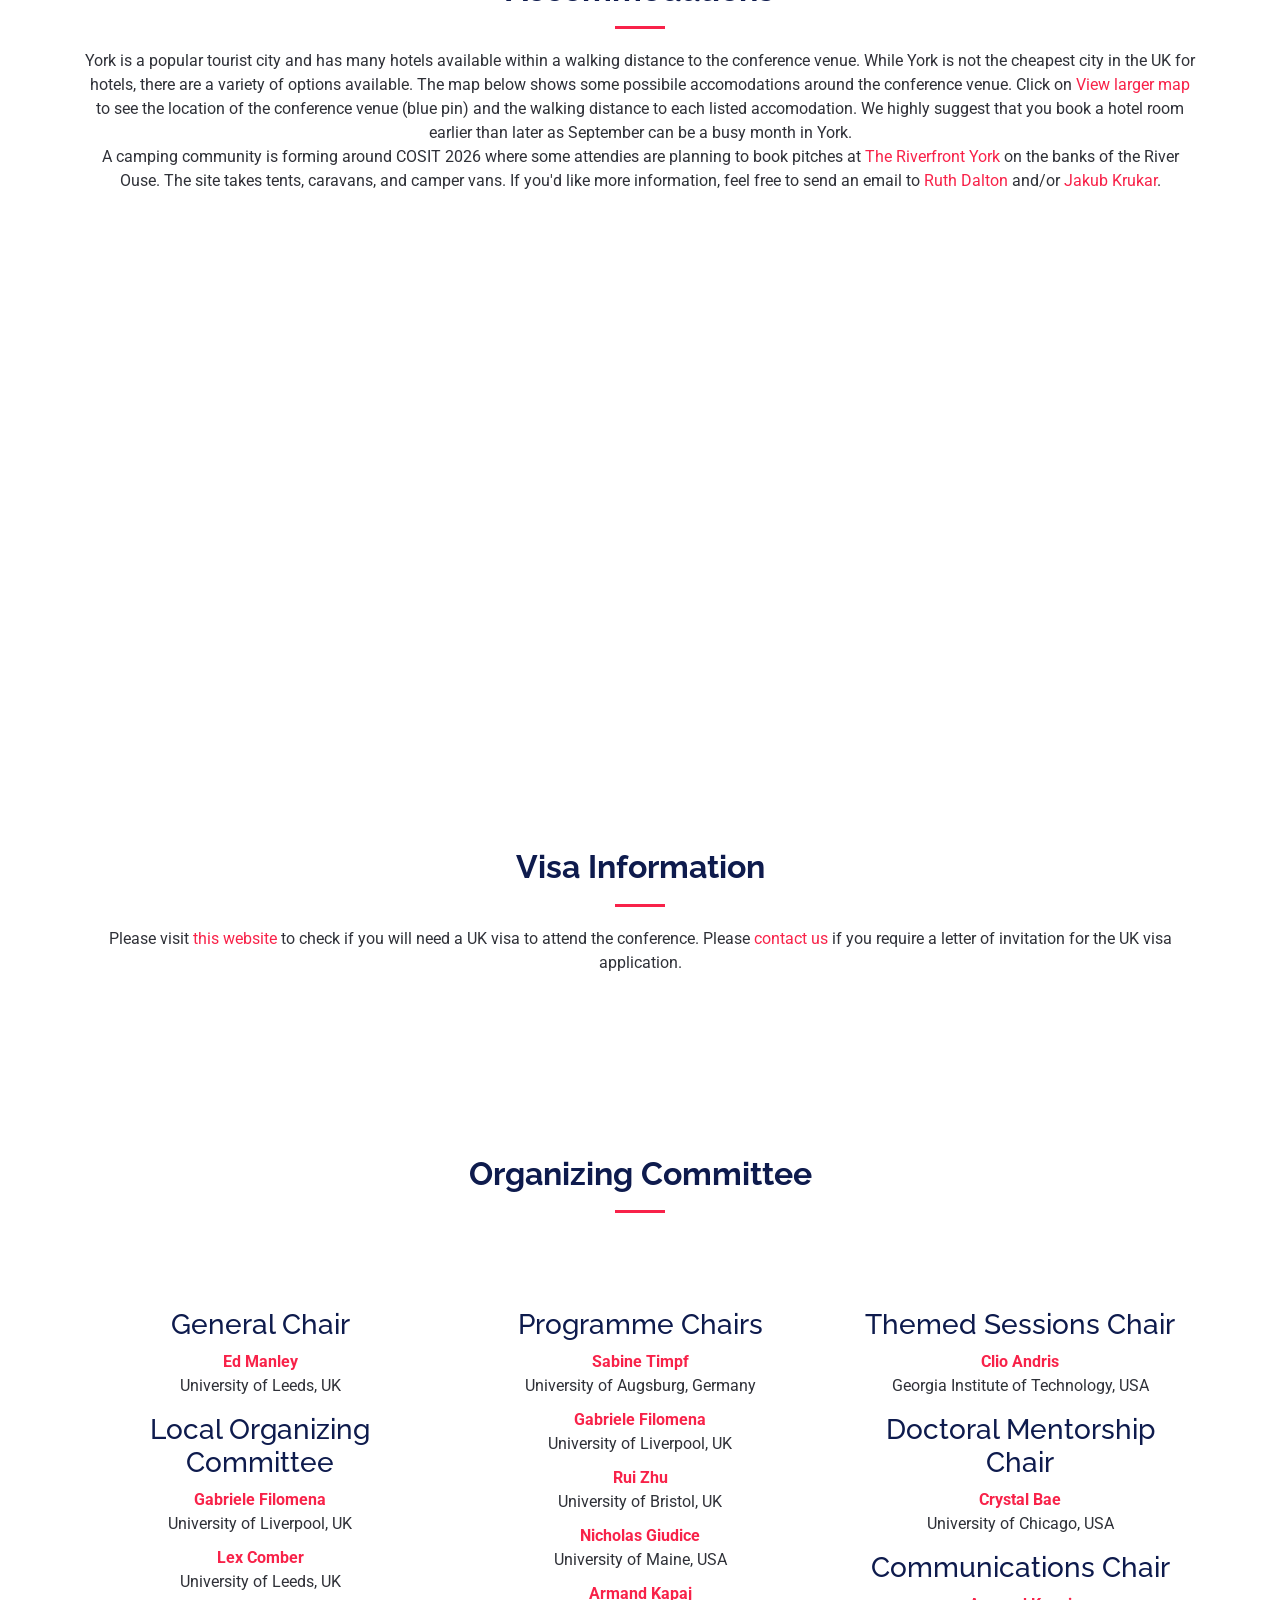
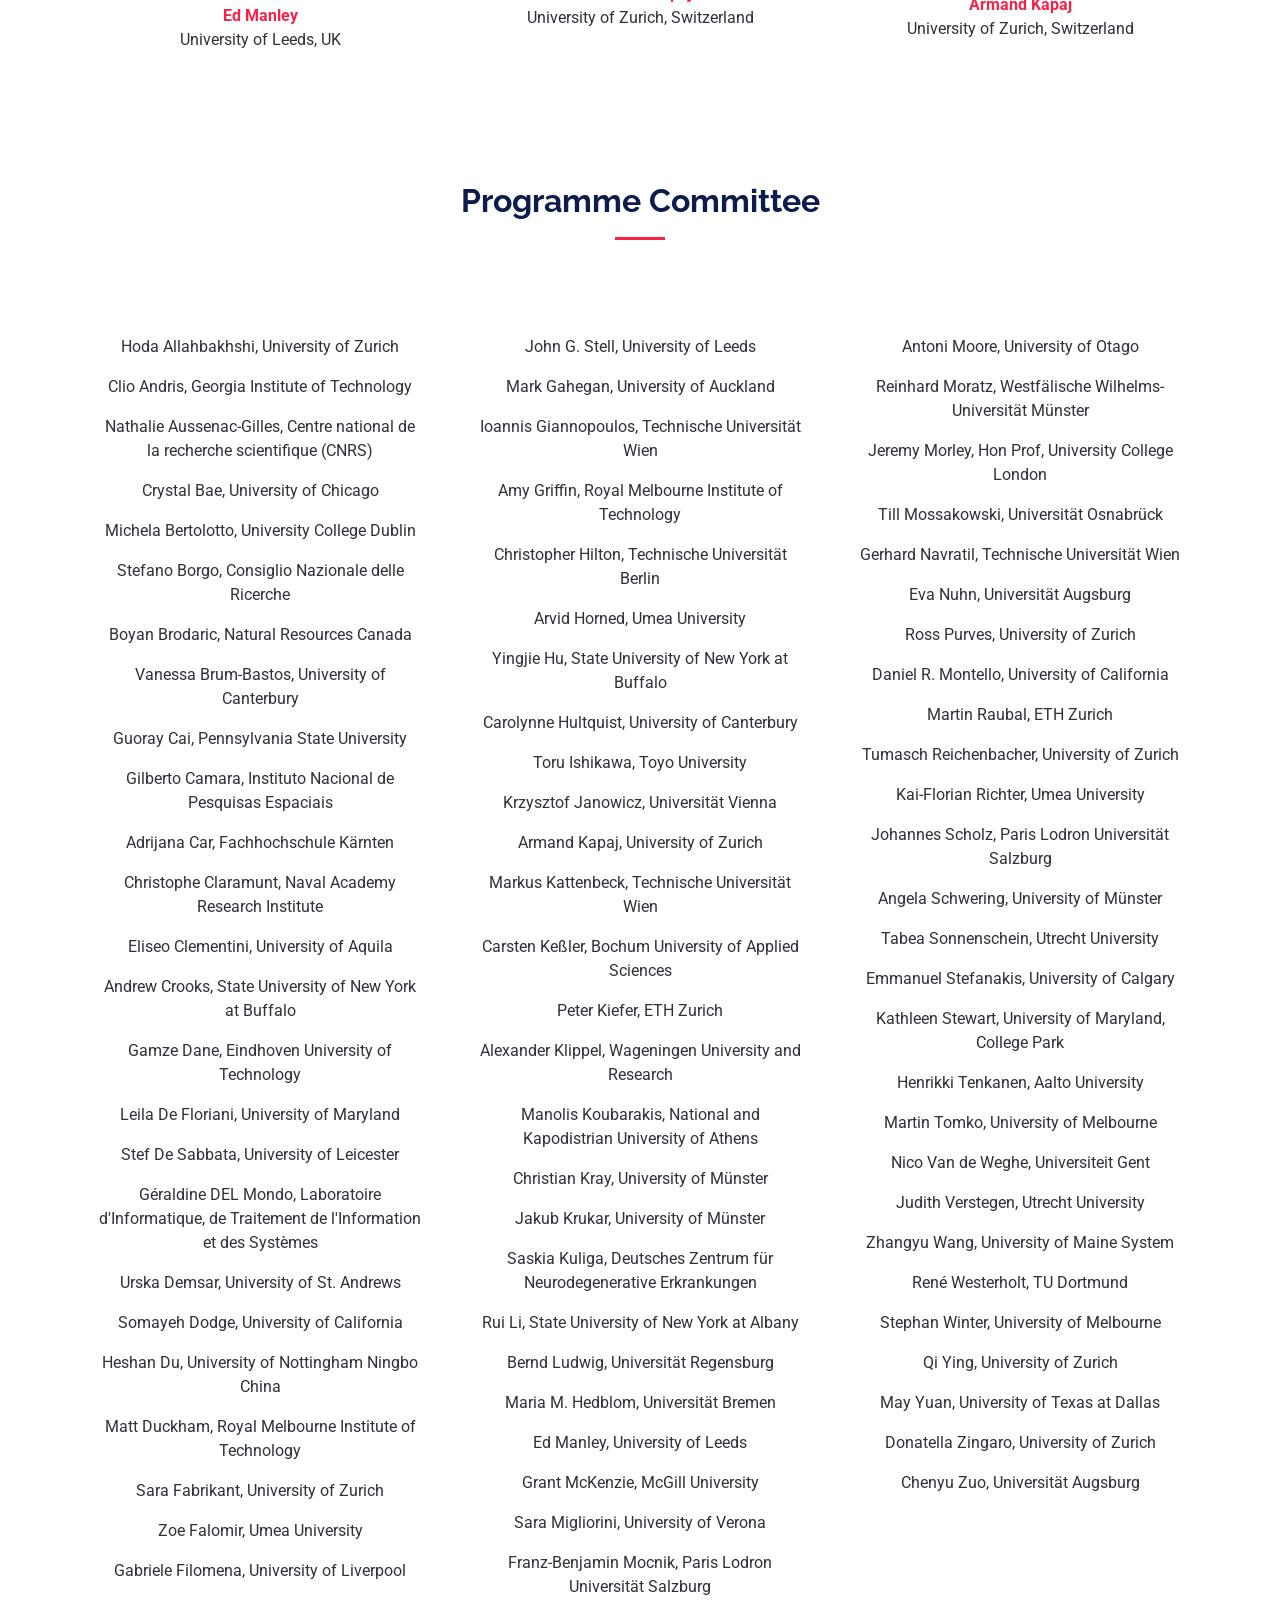
==== commit 546d1e88: "reg_closed" ====
--- a/index.html
+++ b/index.html
@@ -2162,10 +2162,7 @@
         </div>
 
         <div class="mt-4 text-center">
-          <a href="https://store.leeds.ac.uk/conferences-and-events/environment/geography/cosit26-cosit-conference-2026"
-            target="_blank" rel="noopener noreferrer" class="cta-register-btn"
-            style="display: inline-block; color: var(--contrast-color); padding: 10px 32px; border-radius: 50px; font-weight: 600; text-decoration: none; letter-spacing: 0.5px; transition: background-color 0.3s;">
-            Register Here
+            Registrations are now closed!
           </a>
         </div>
 
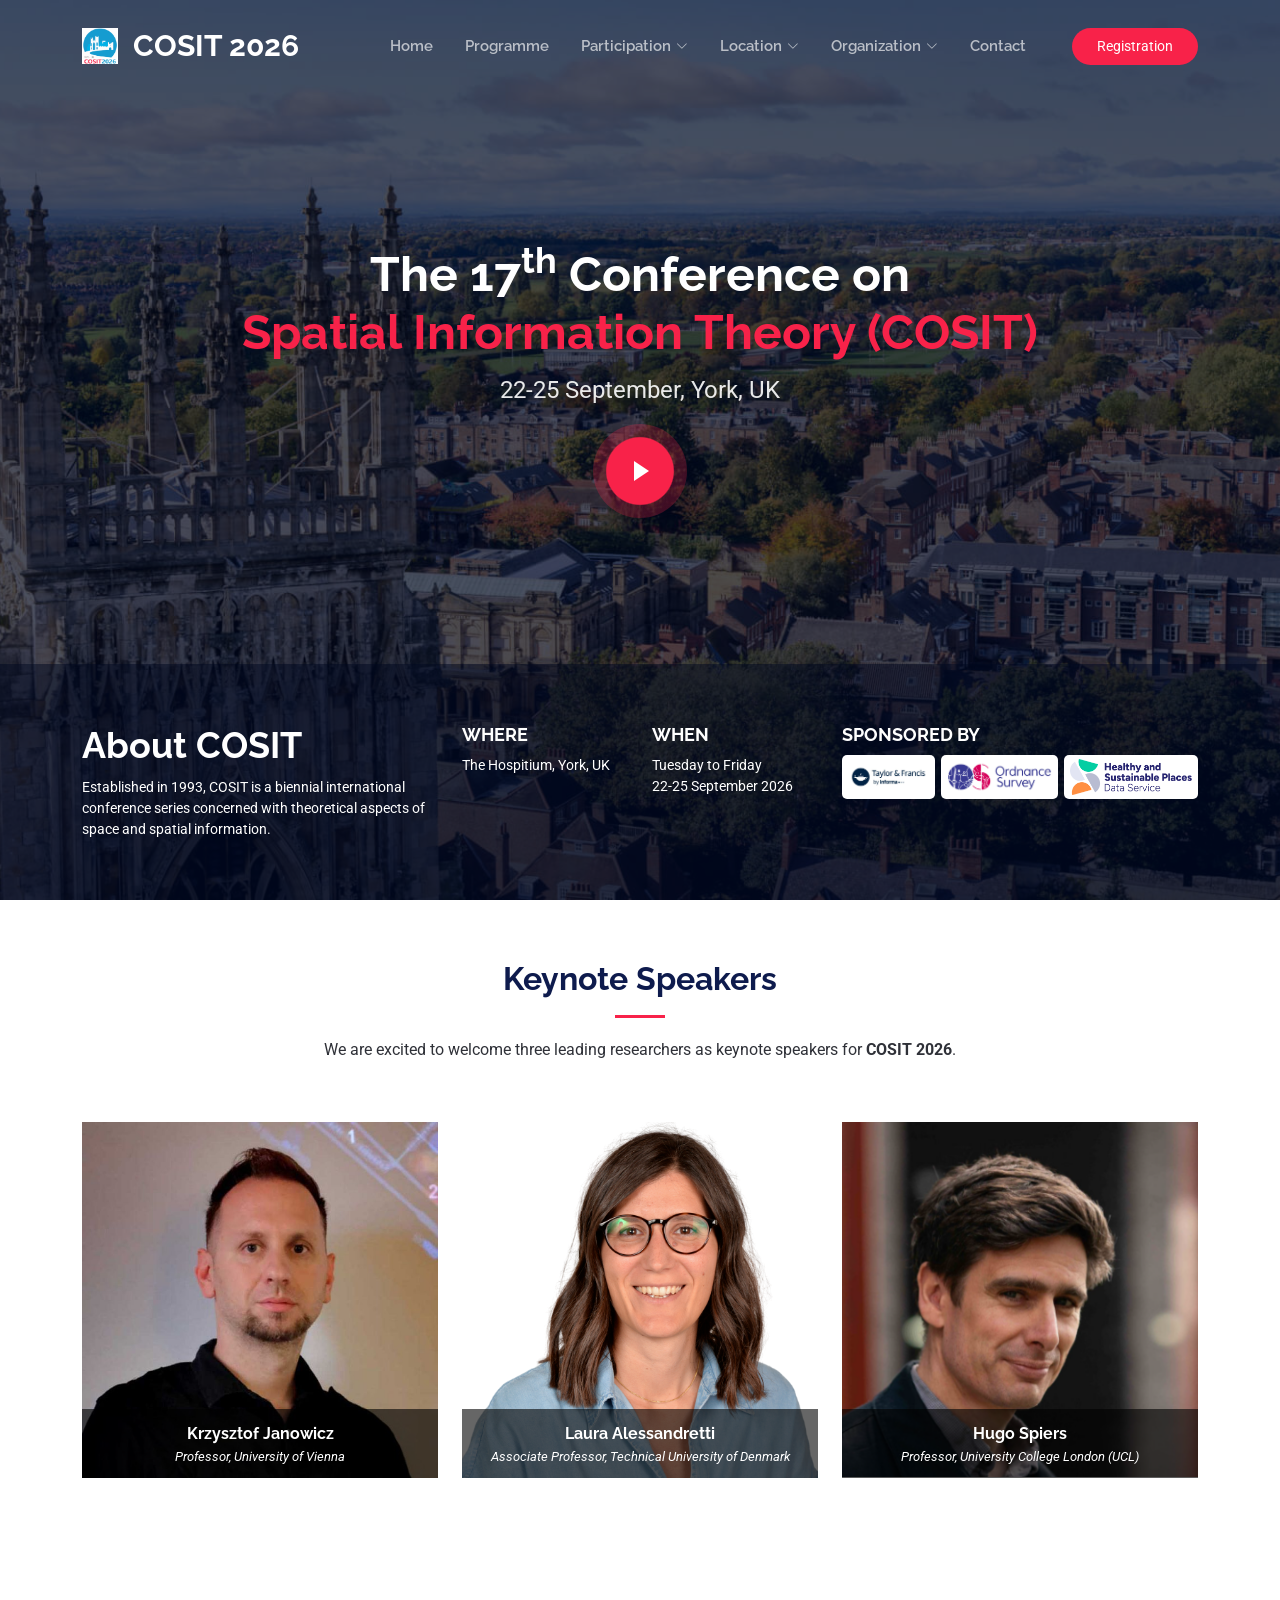
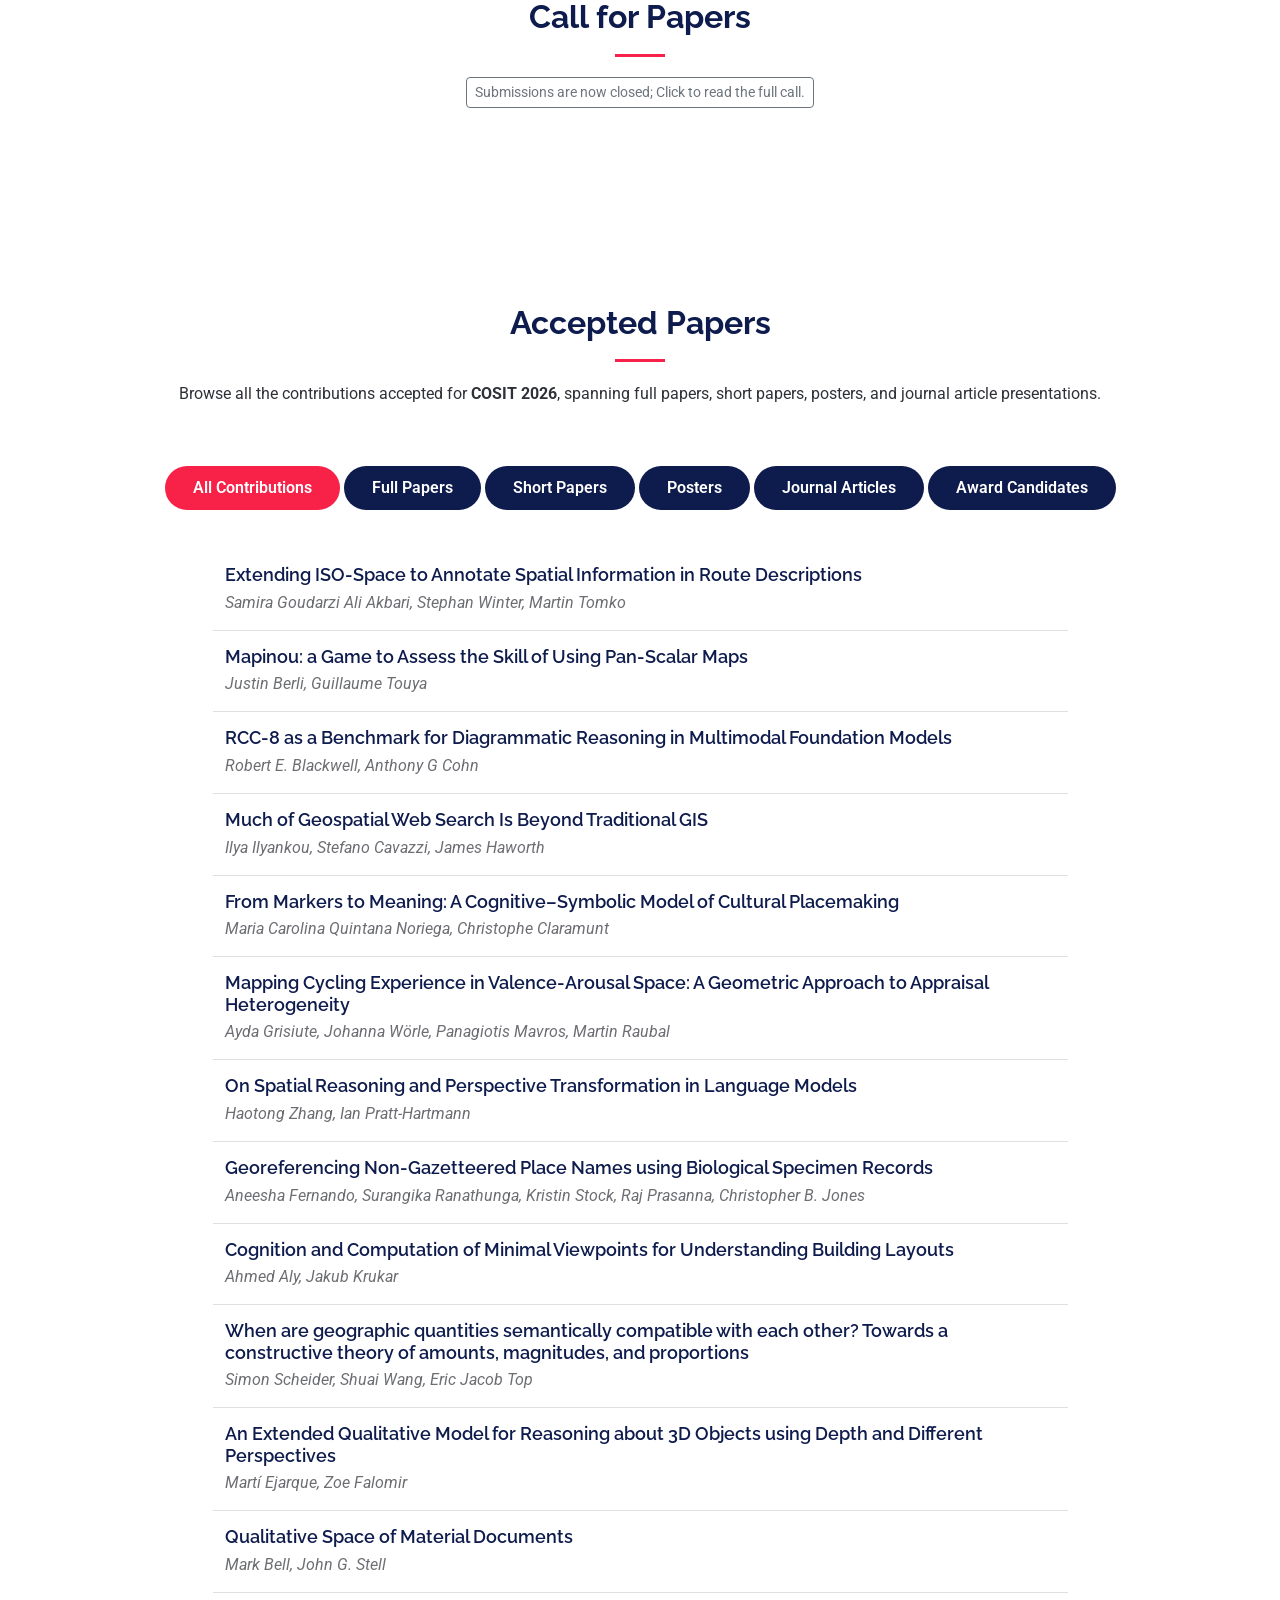
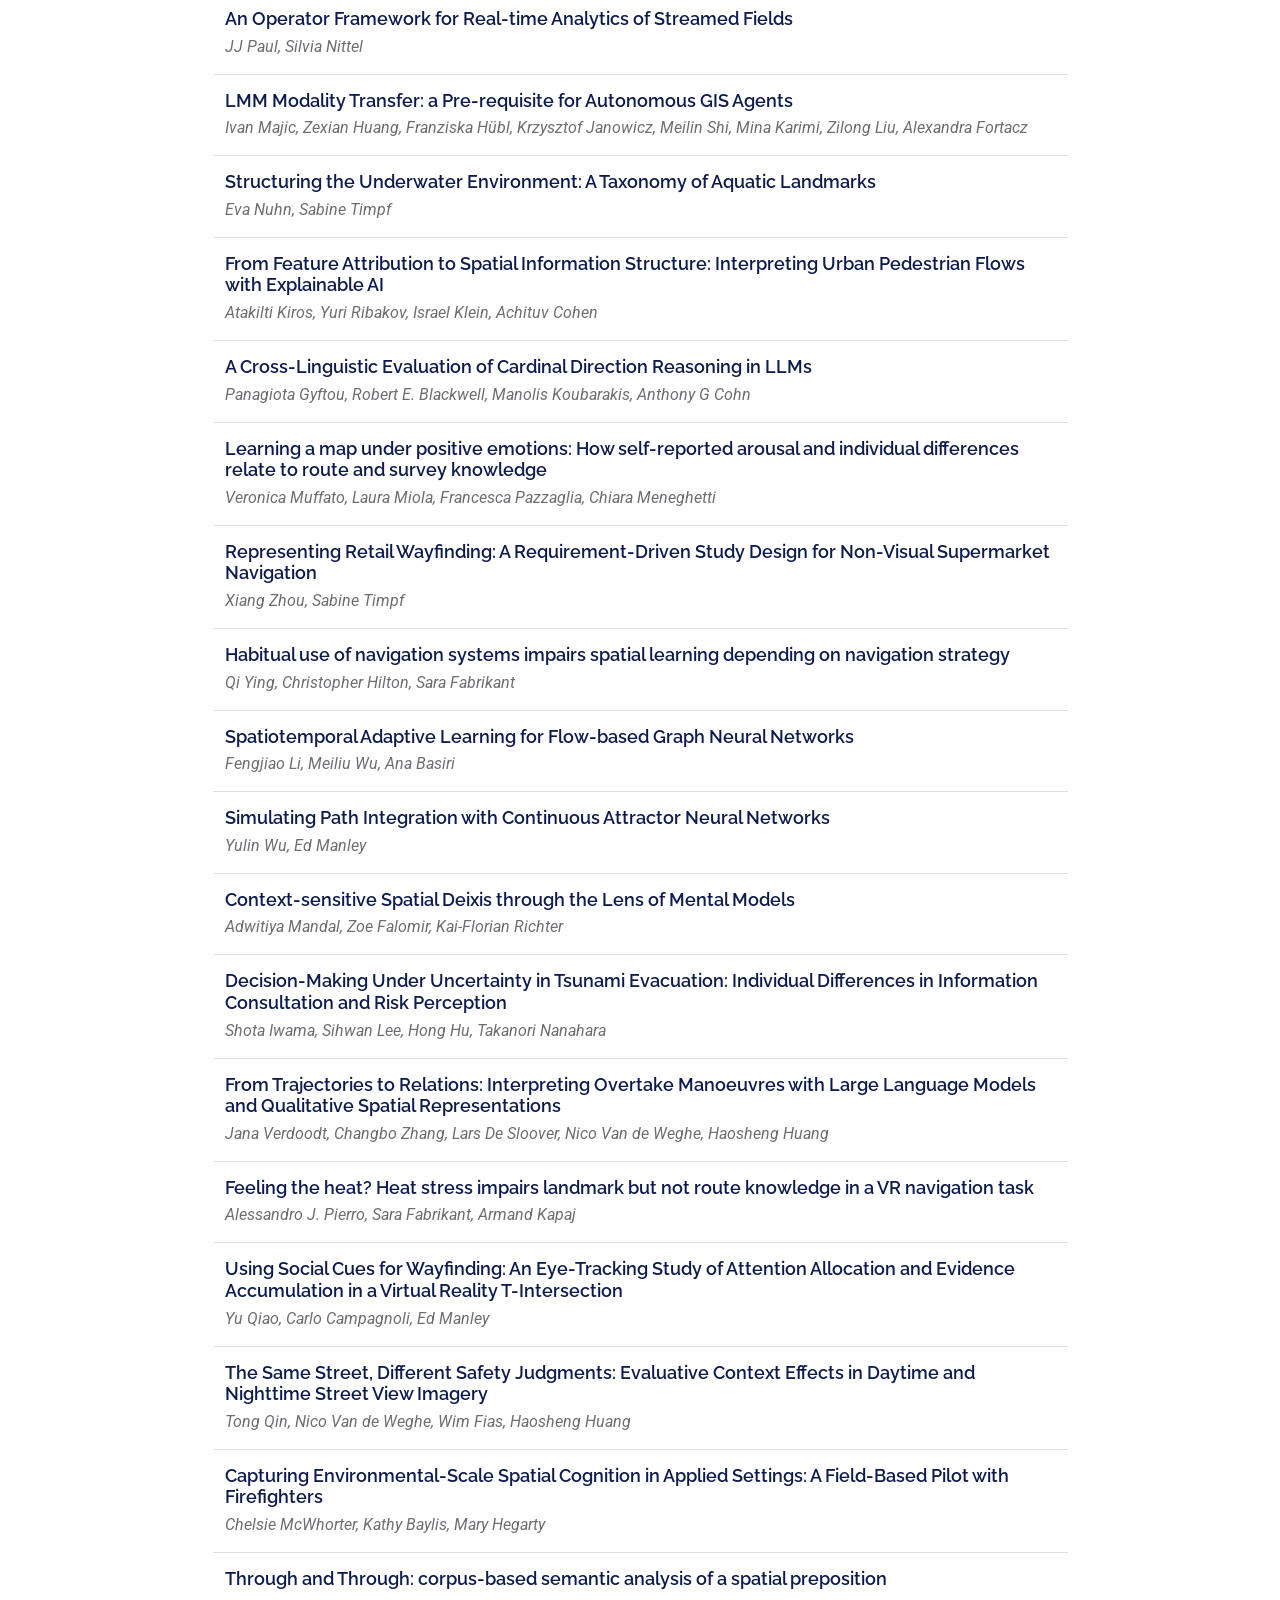
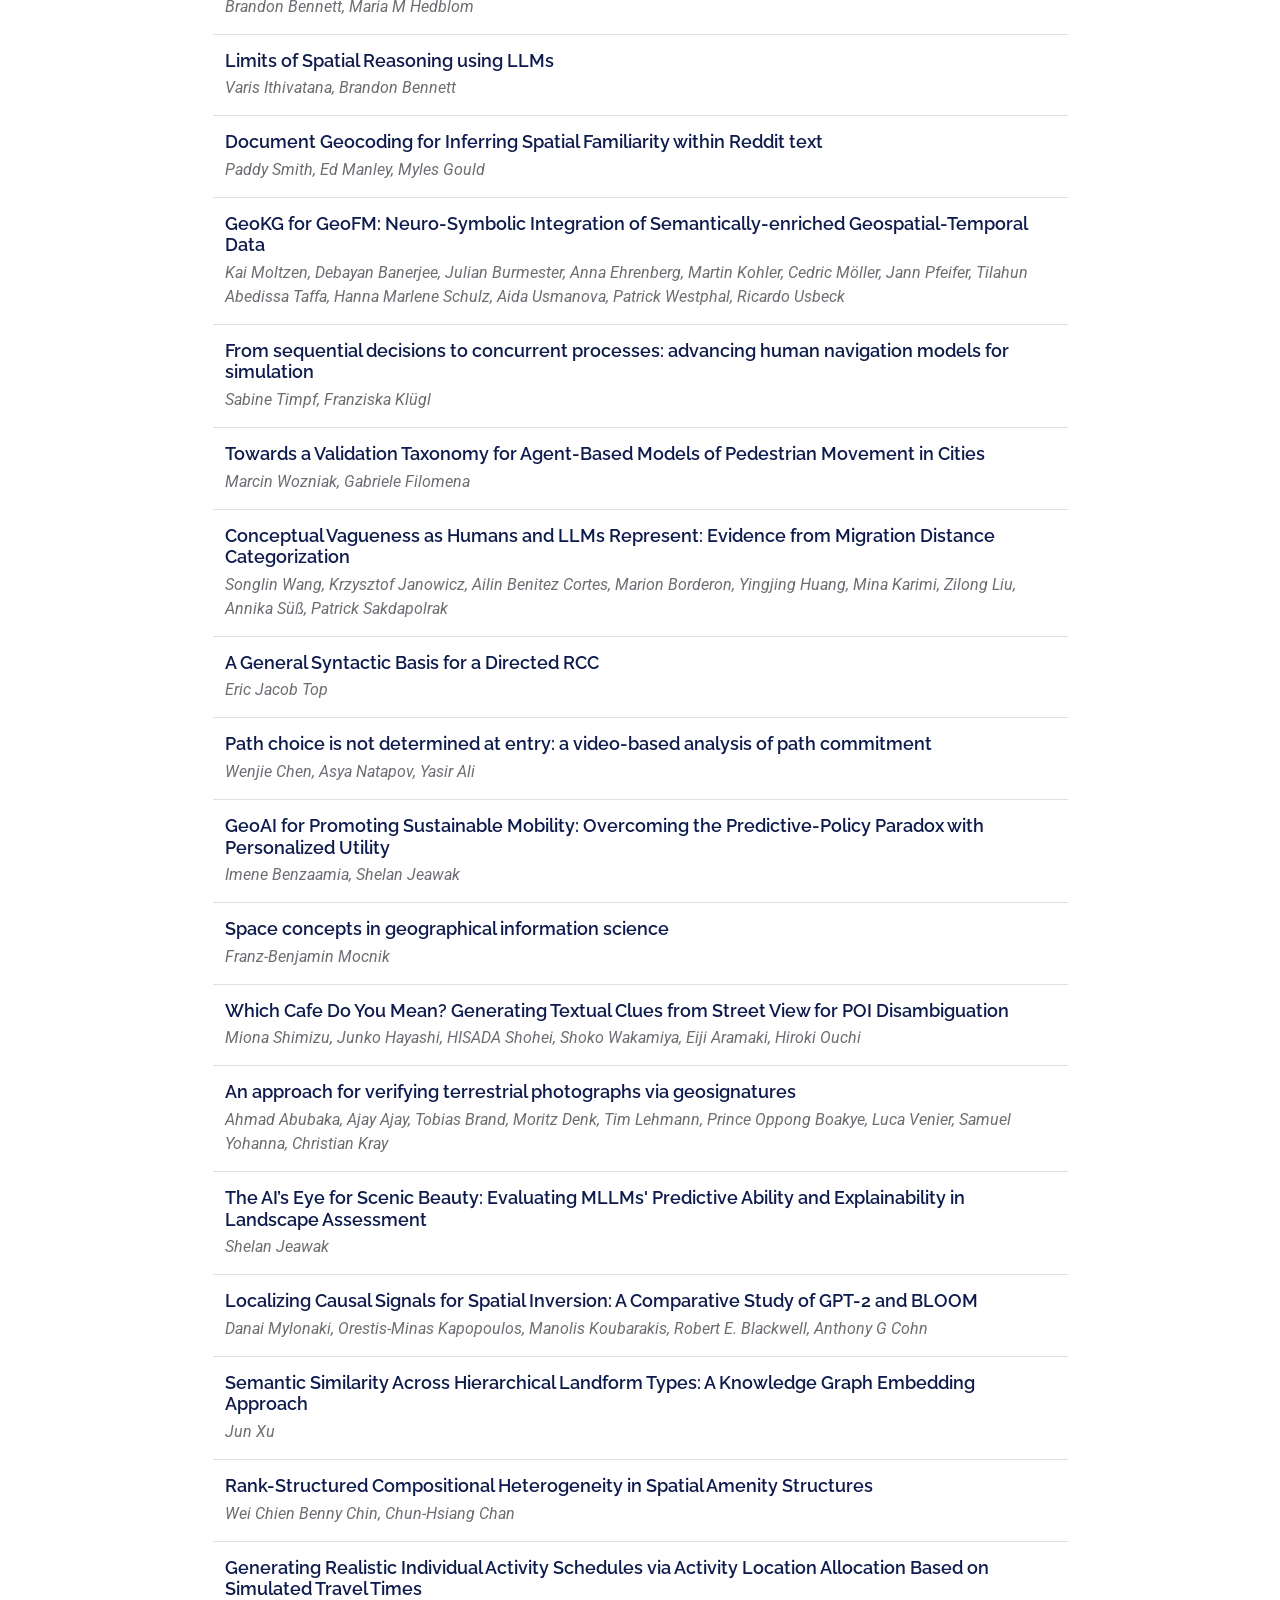
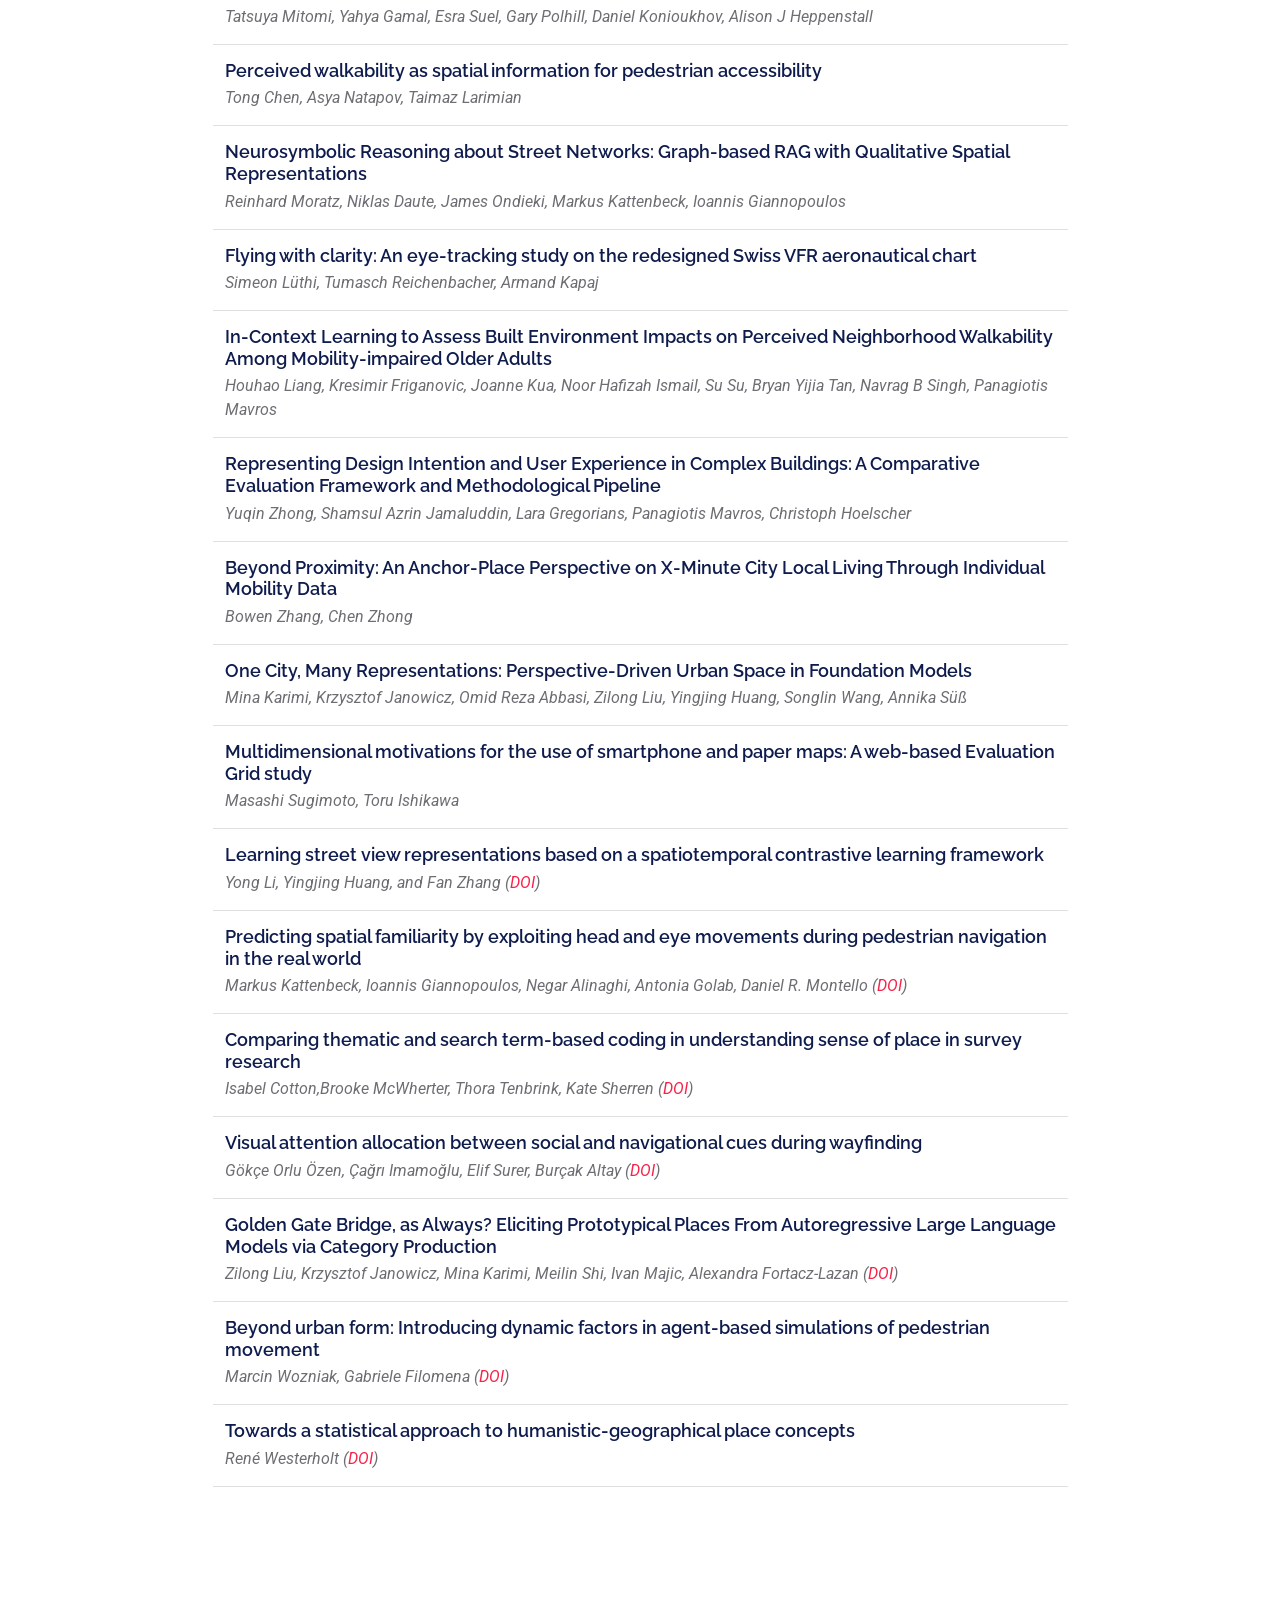
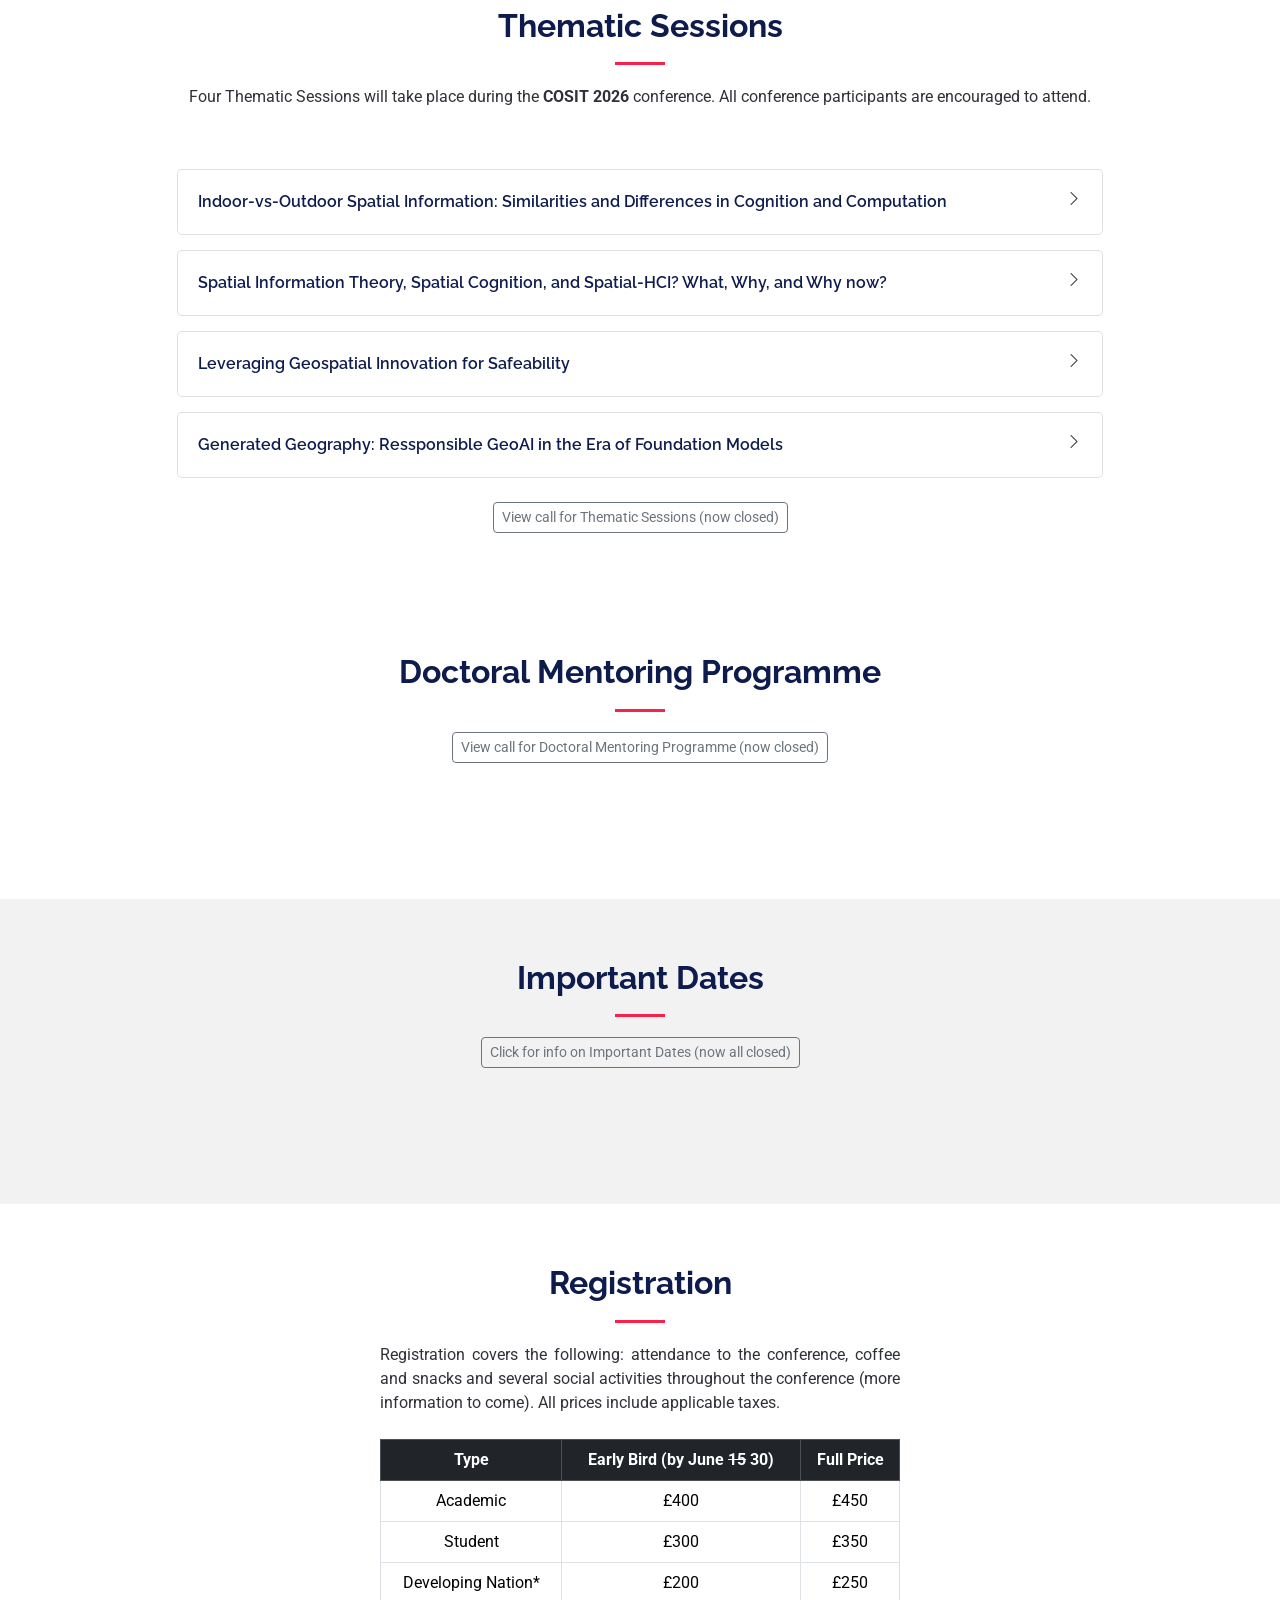
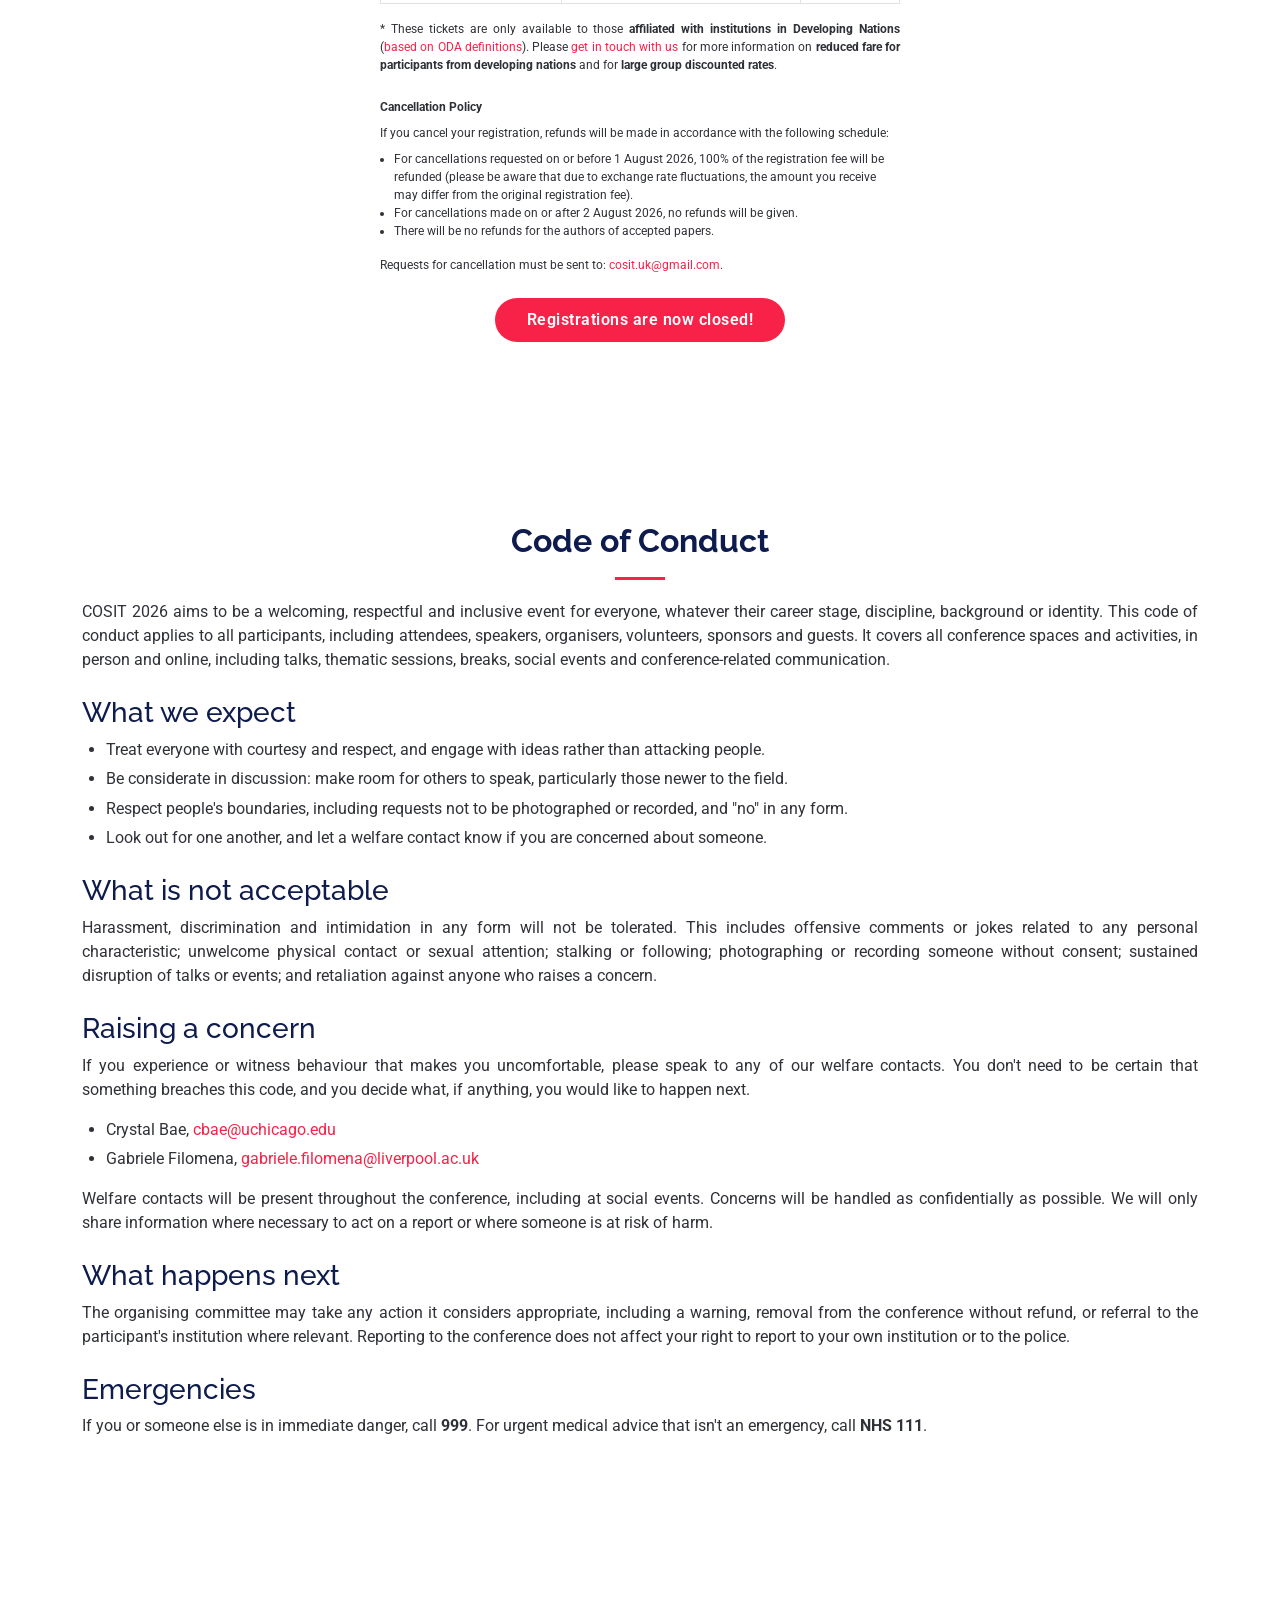
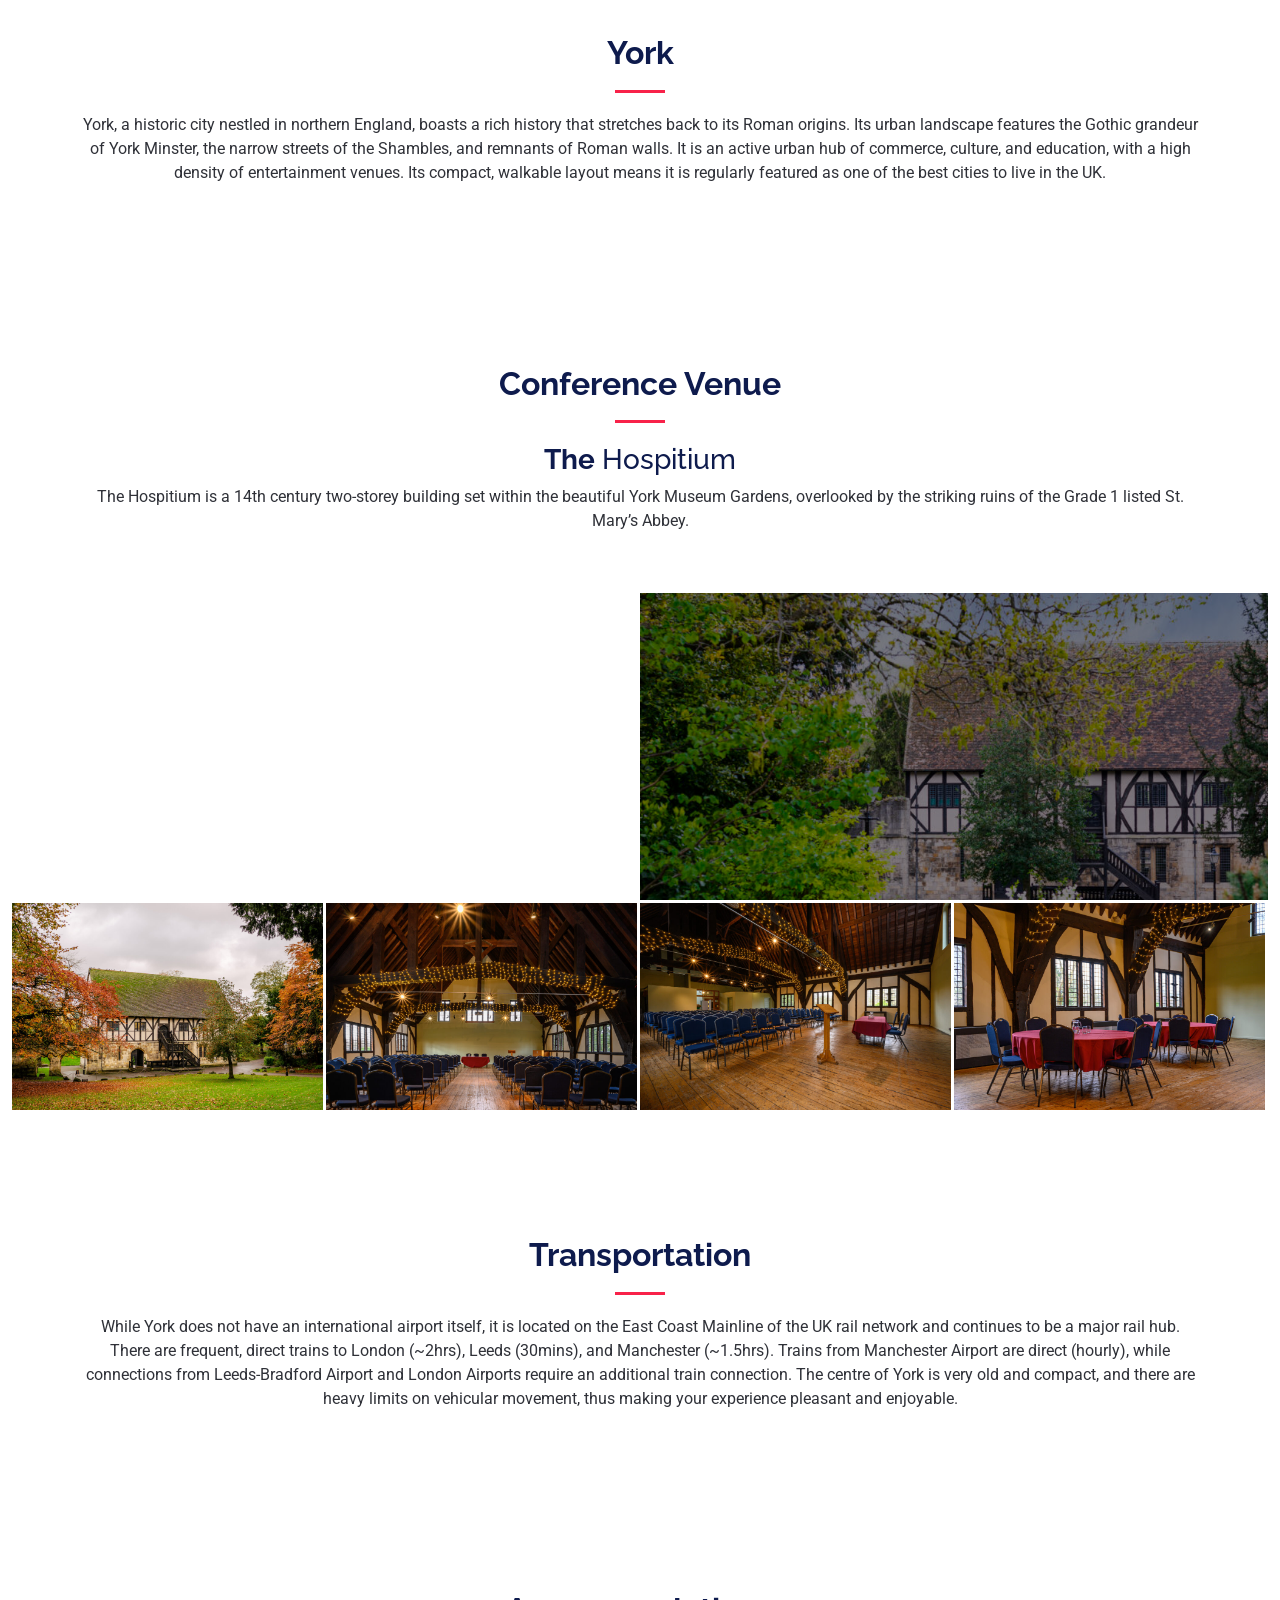
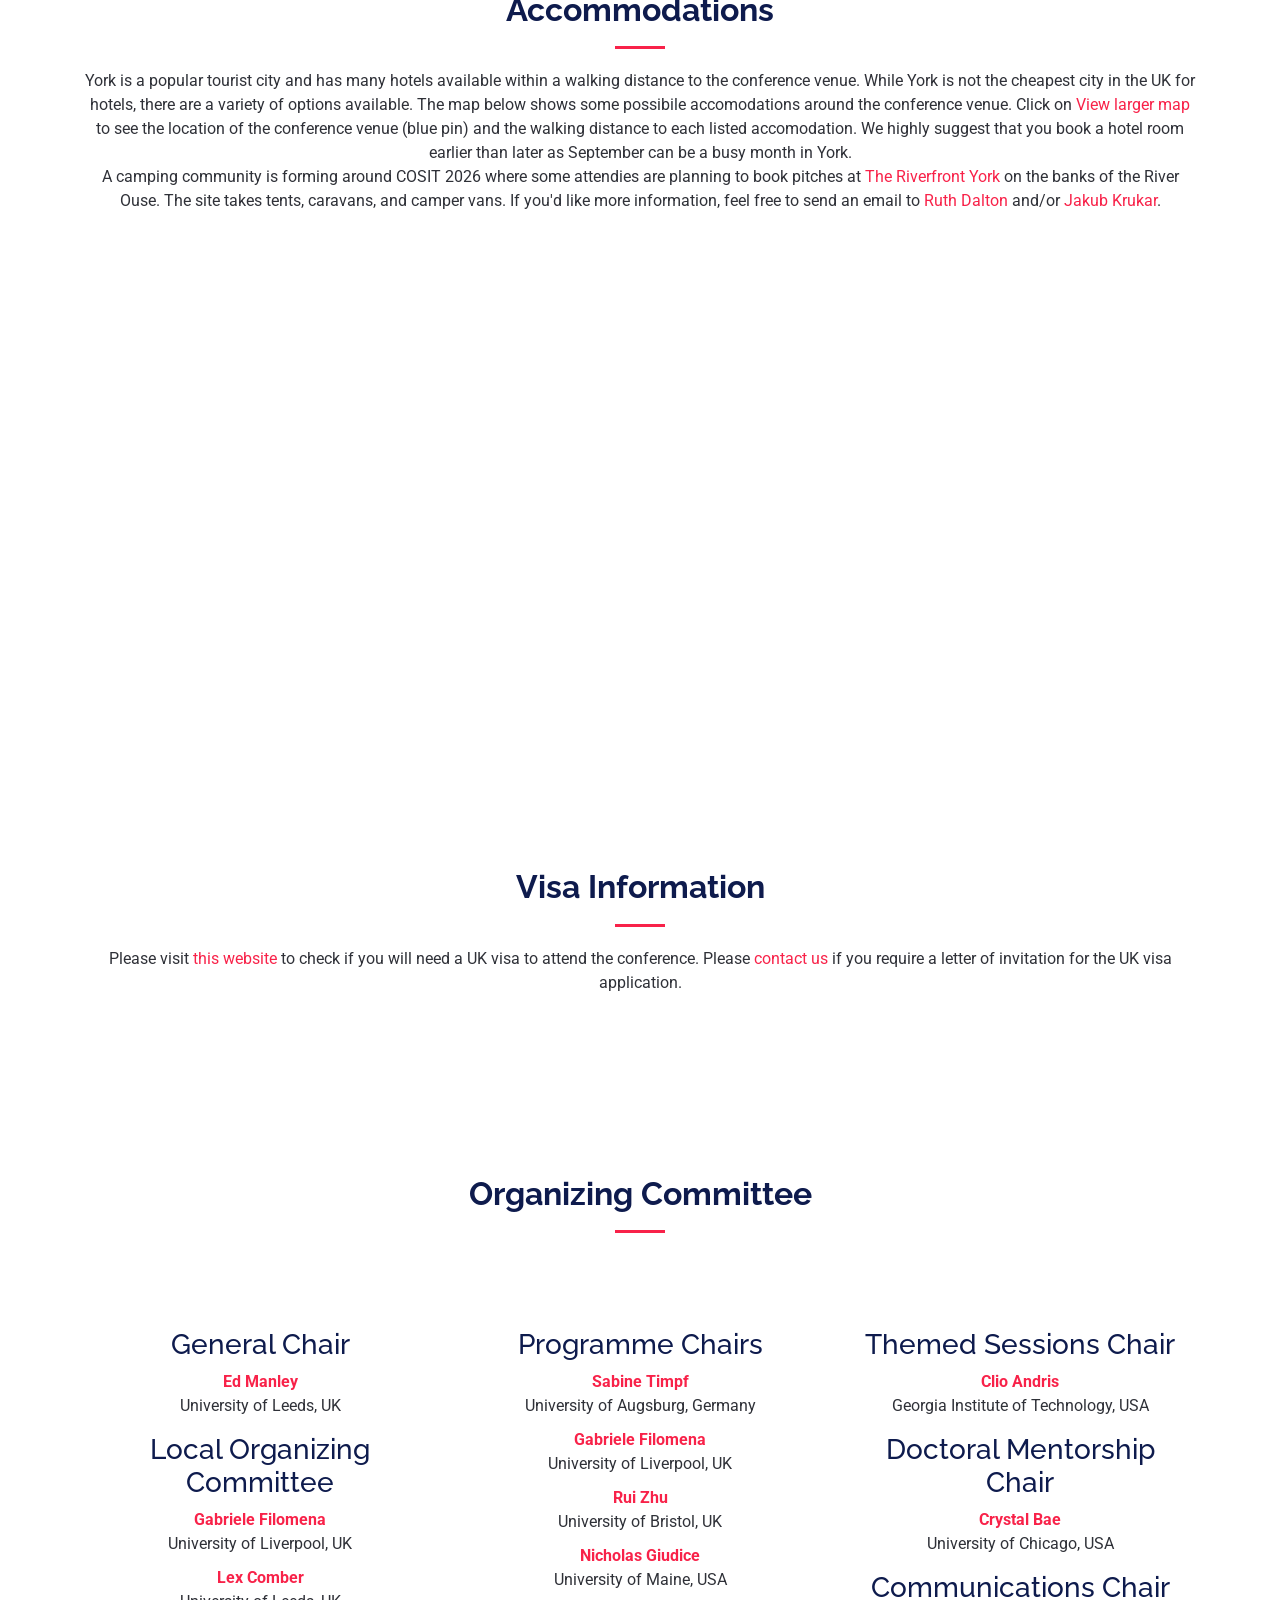
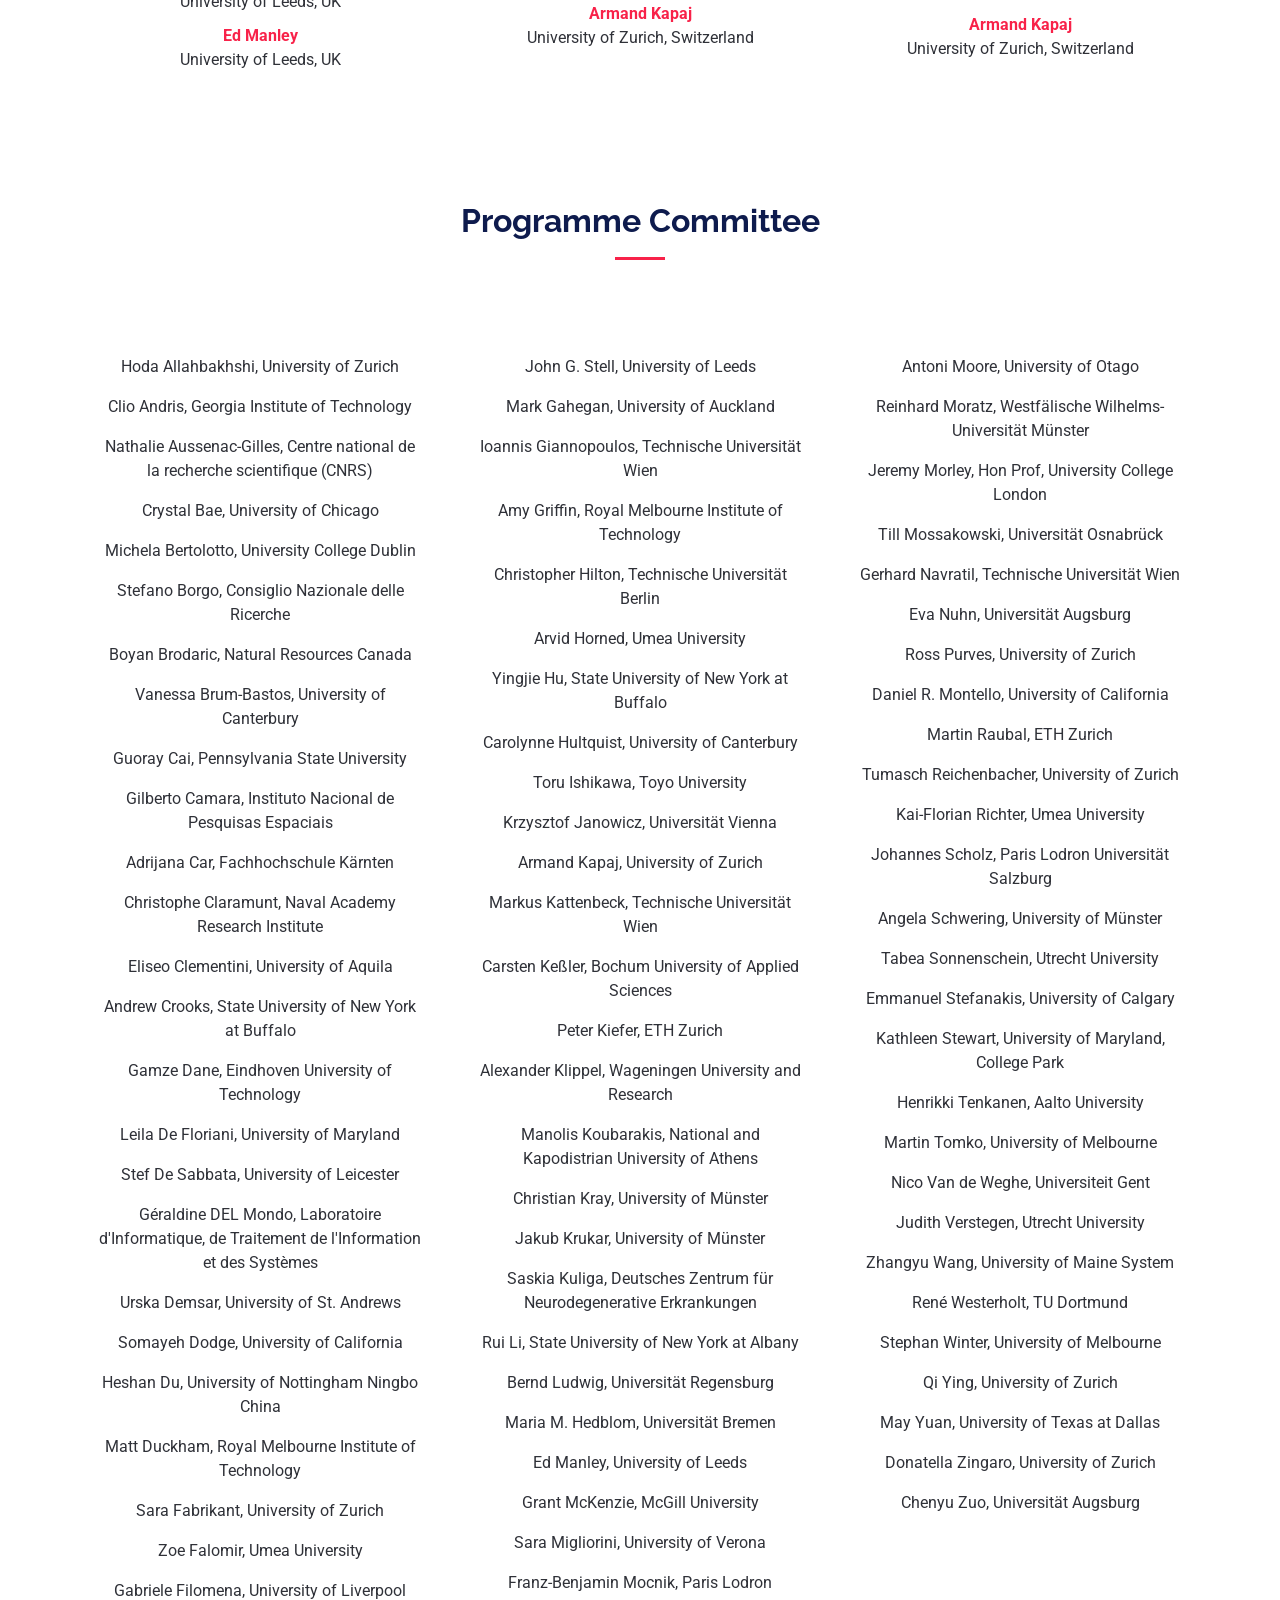
==== commit c06f4cb2: "closed_reg" ====
--- a/index.html
+++ b/index.html
@@ -2162,8 +2162,10 @@
         </div>
 
         <div class="mt-4 text-center">
+          <span class="cta-register-btn"
+            style="display: inline-block; color: var(--contrast-color); padding: 10px 32px; border-radius: 50px; font-weight: 600; text-decoration: none; letter-spacing: 0.5px;">
             Registrations are now closed!
-          </a>
+          </span>
         </div>
 
       </div>
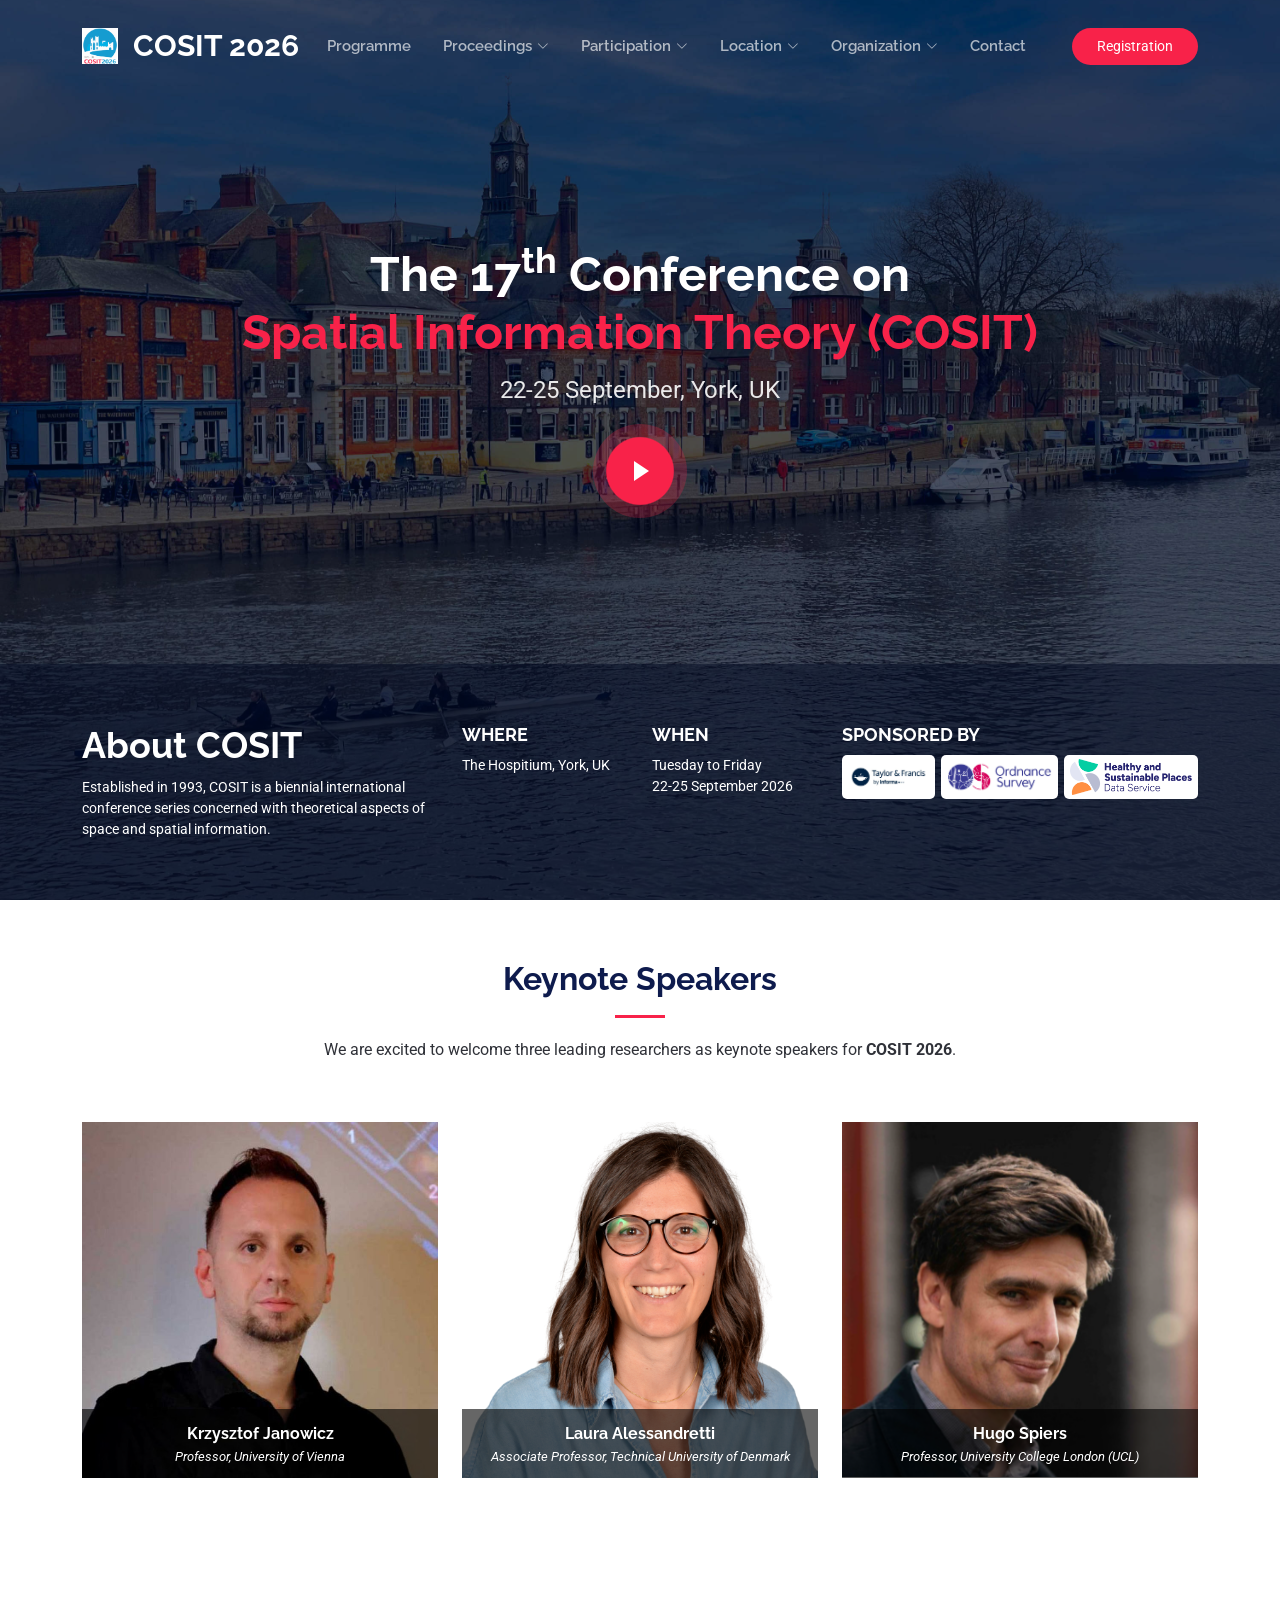
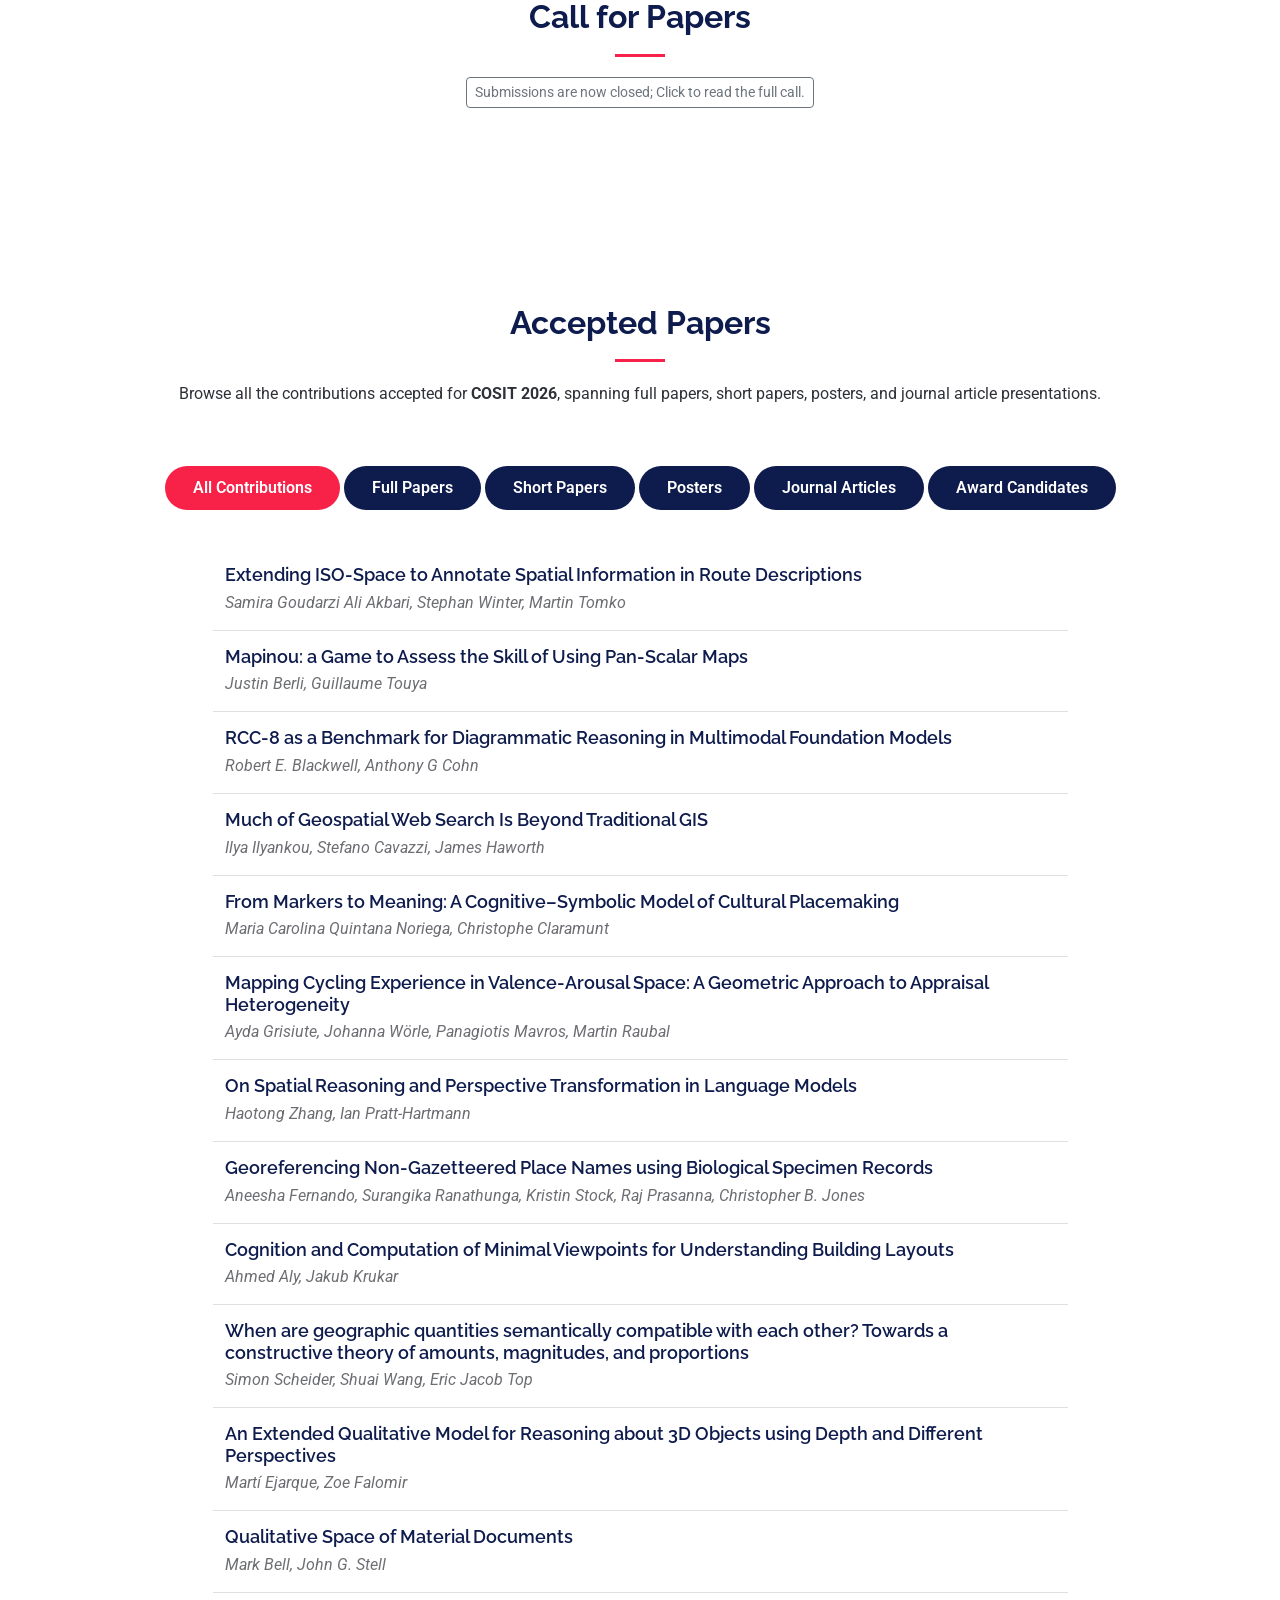
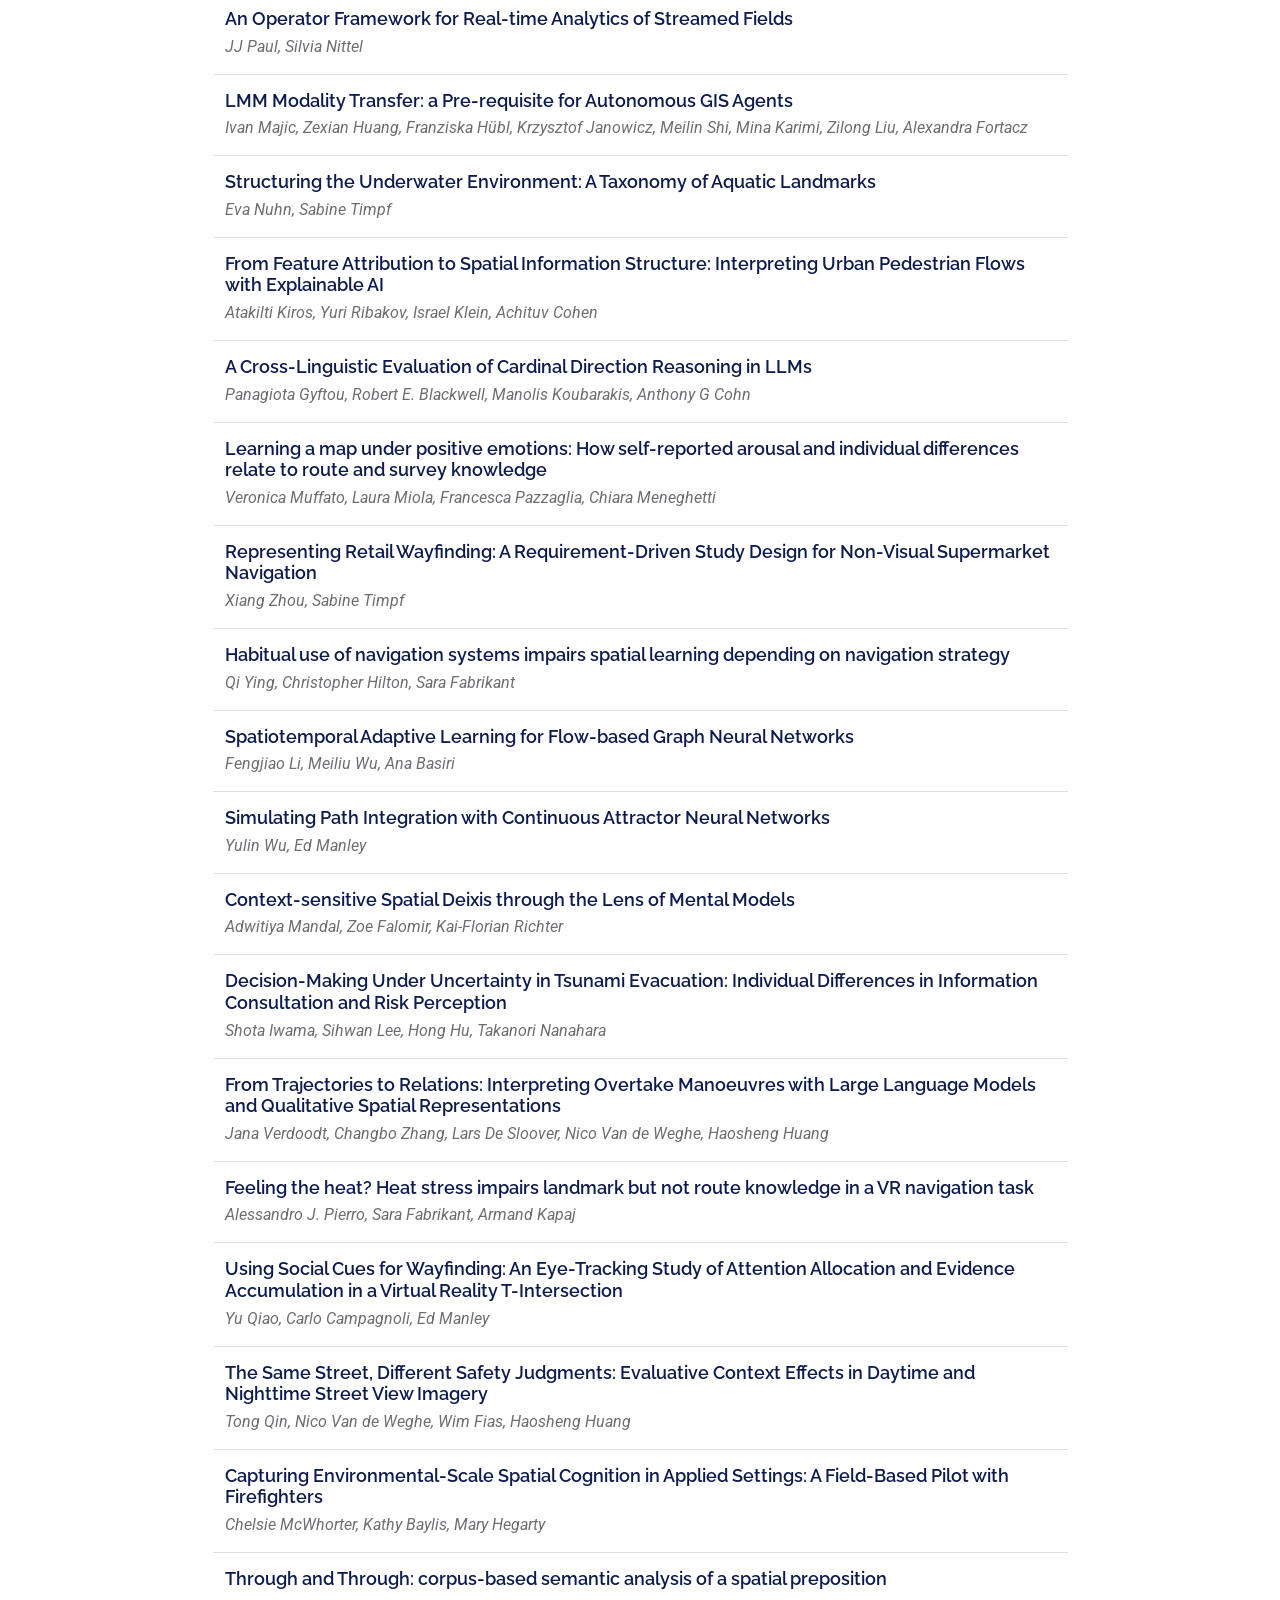
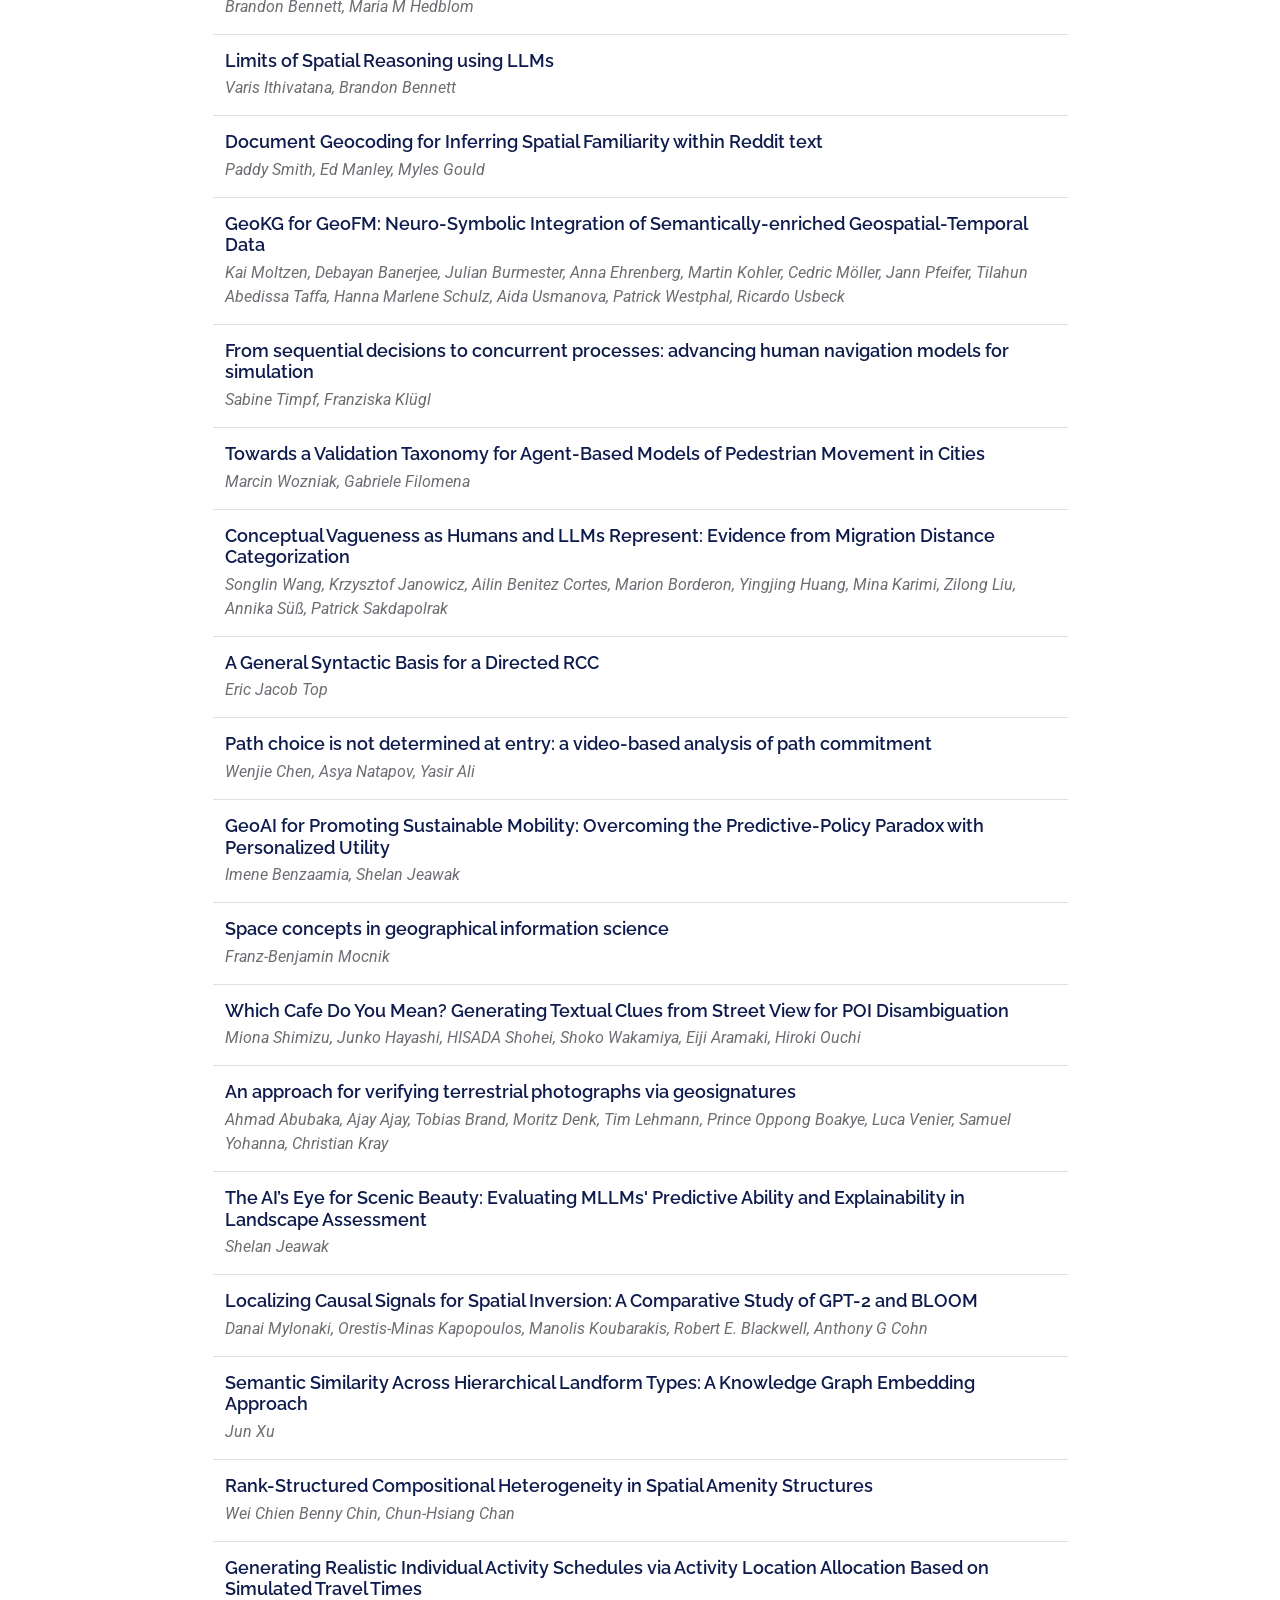
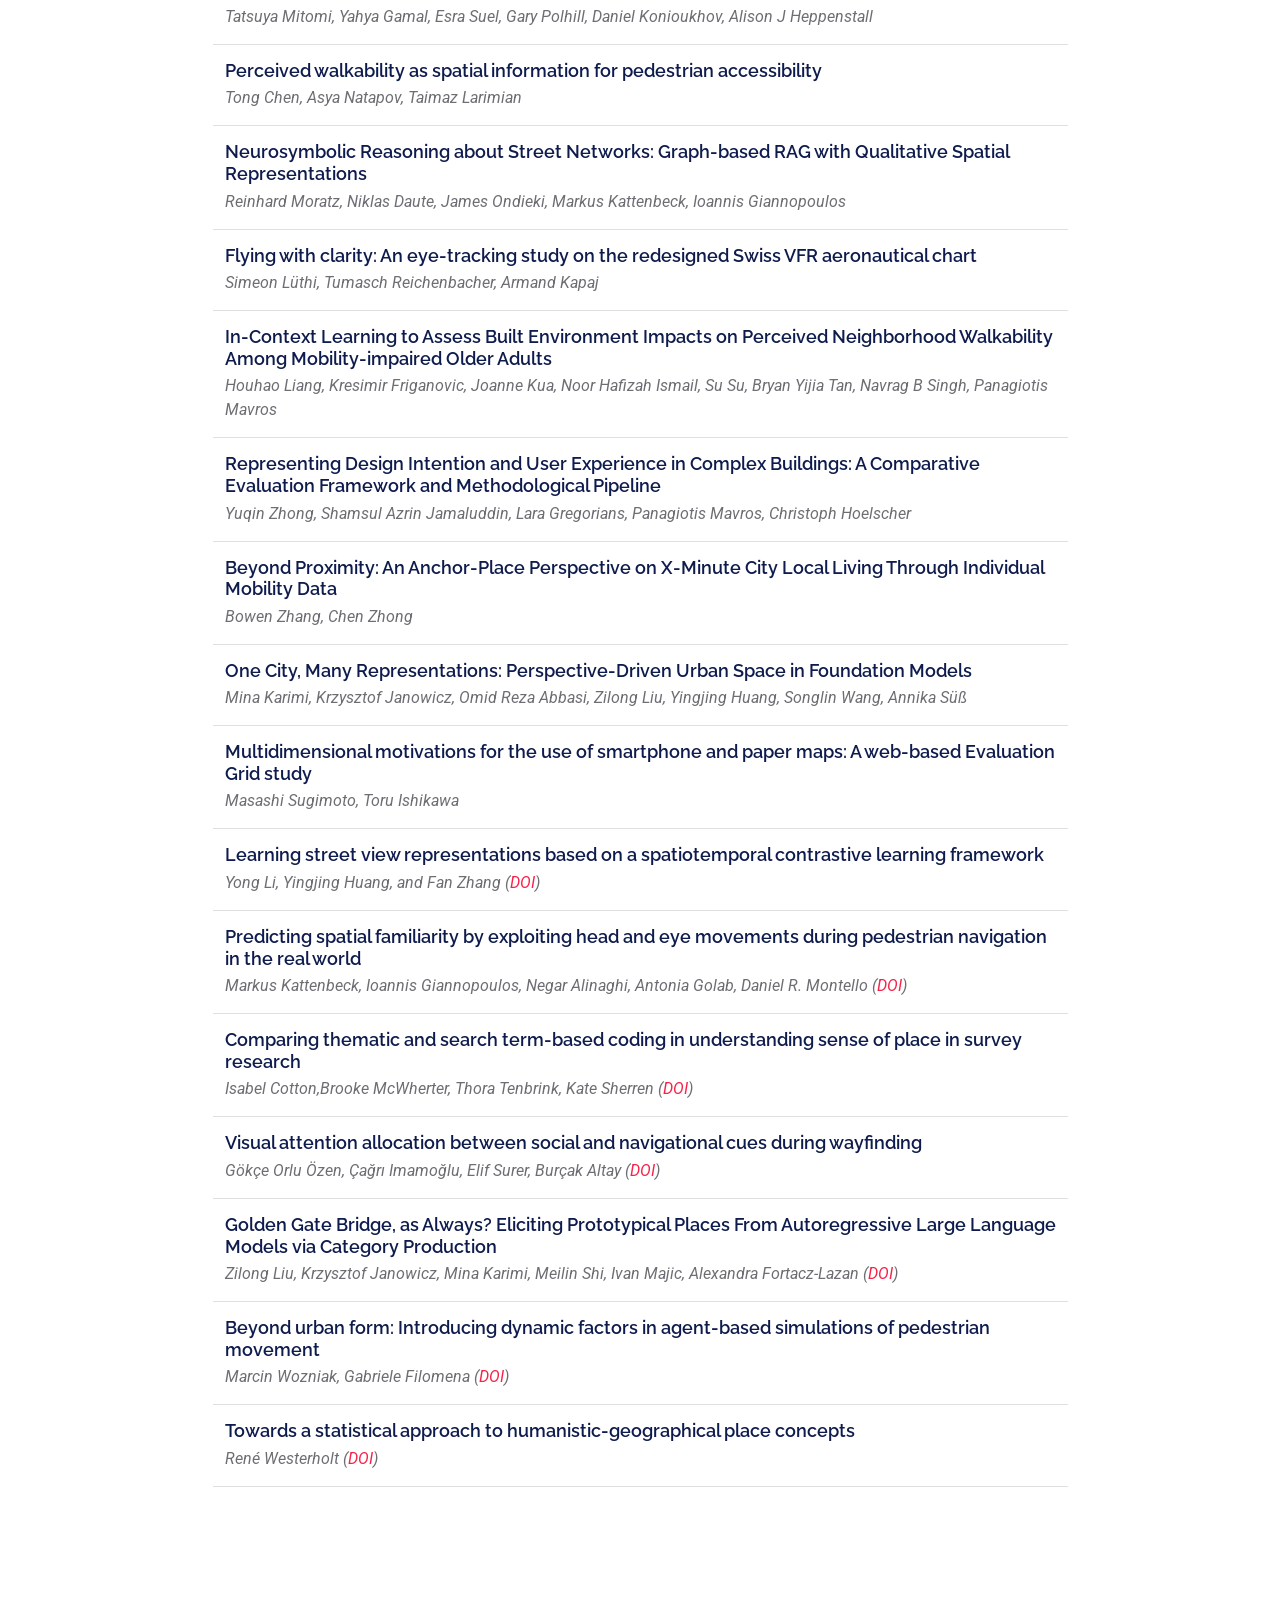
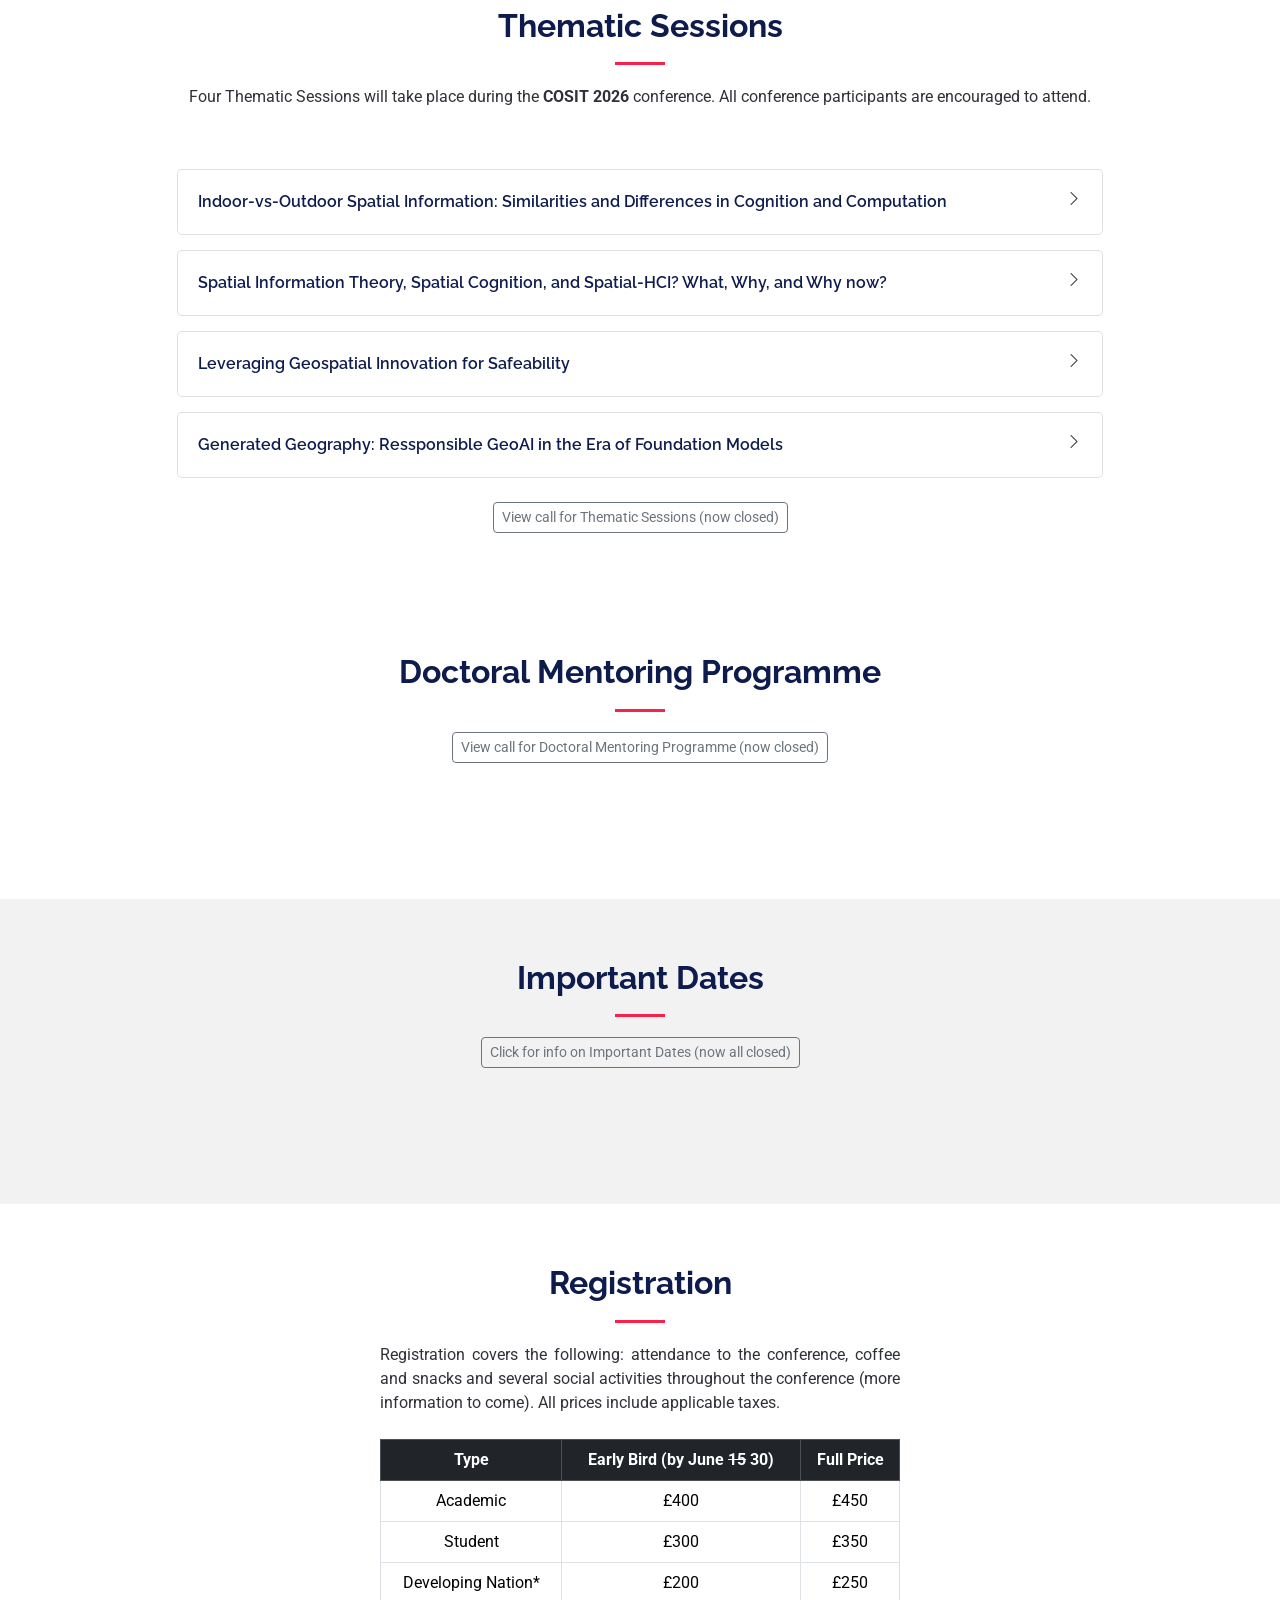
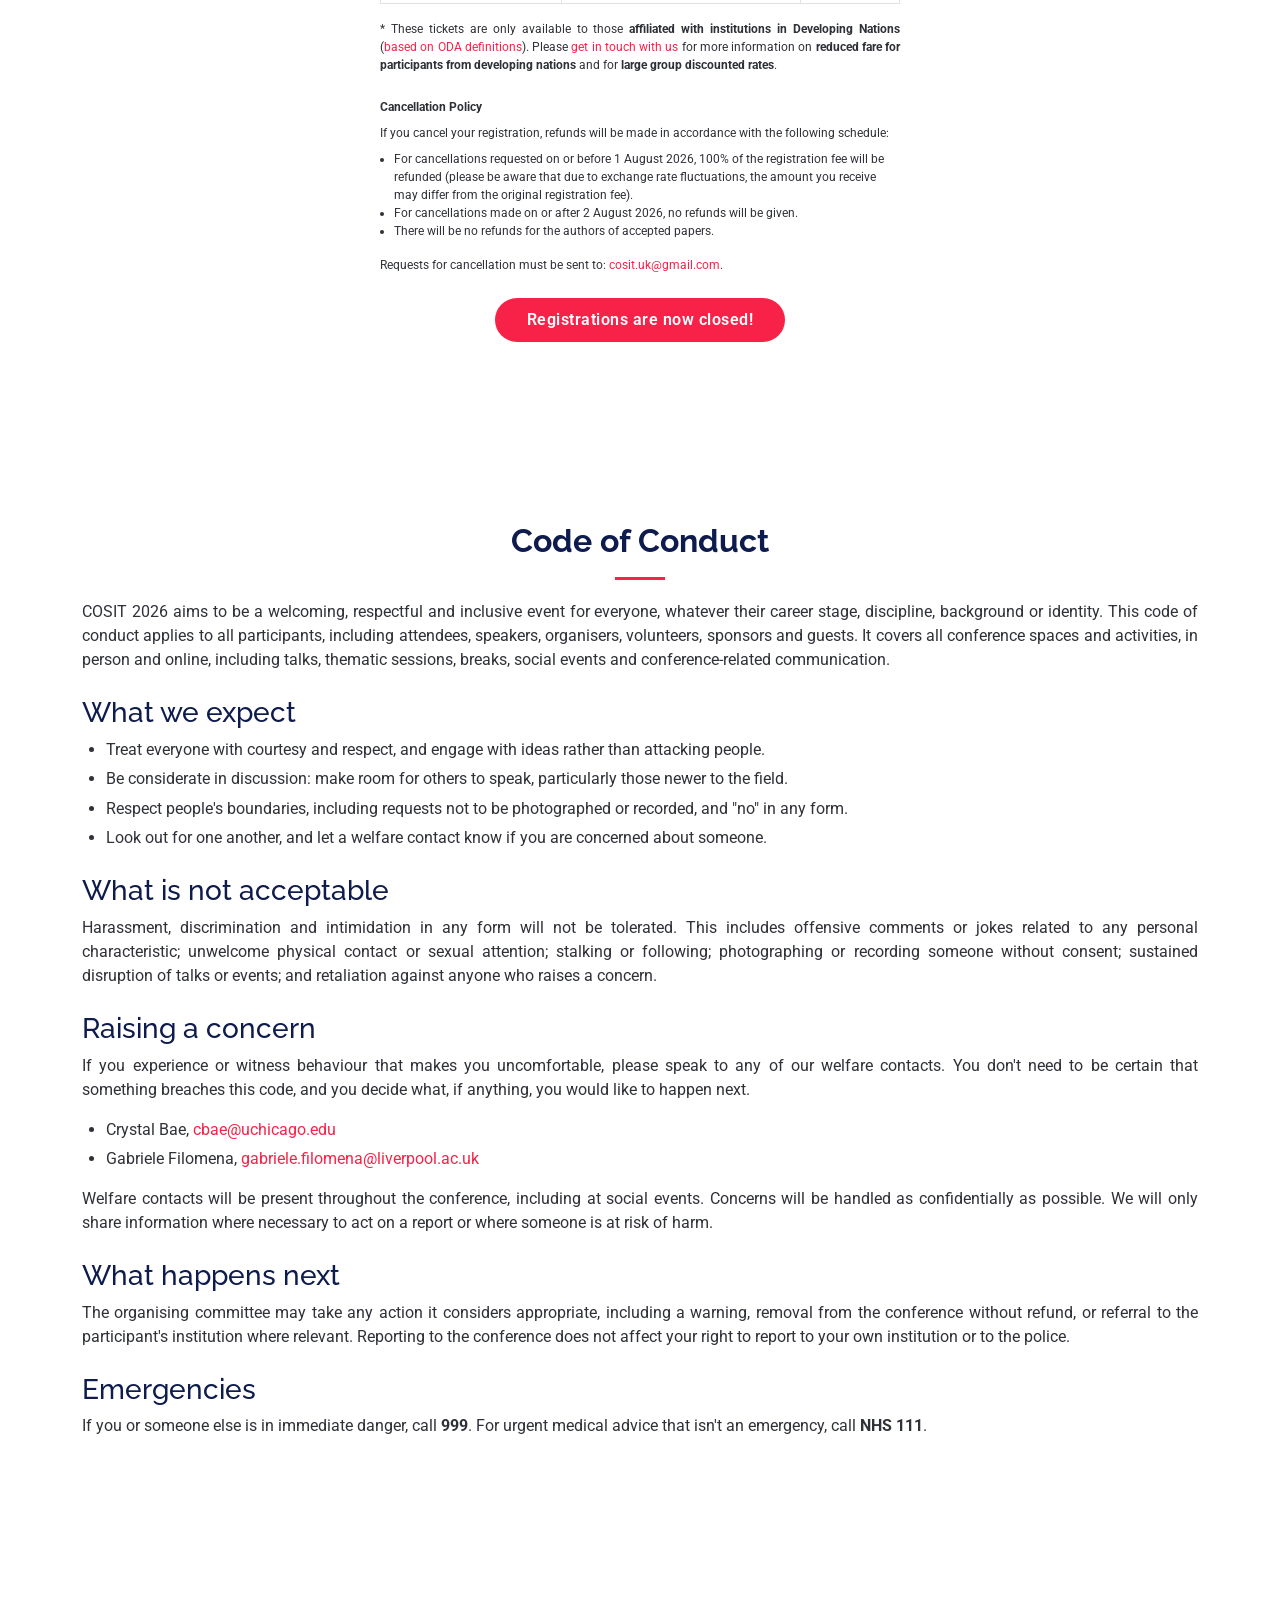
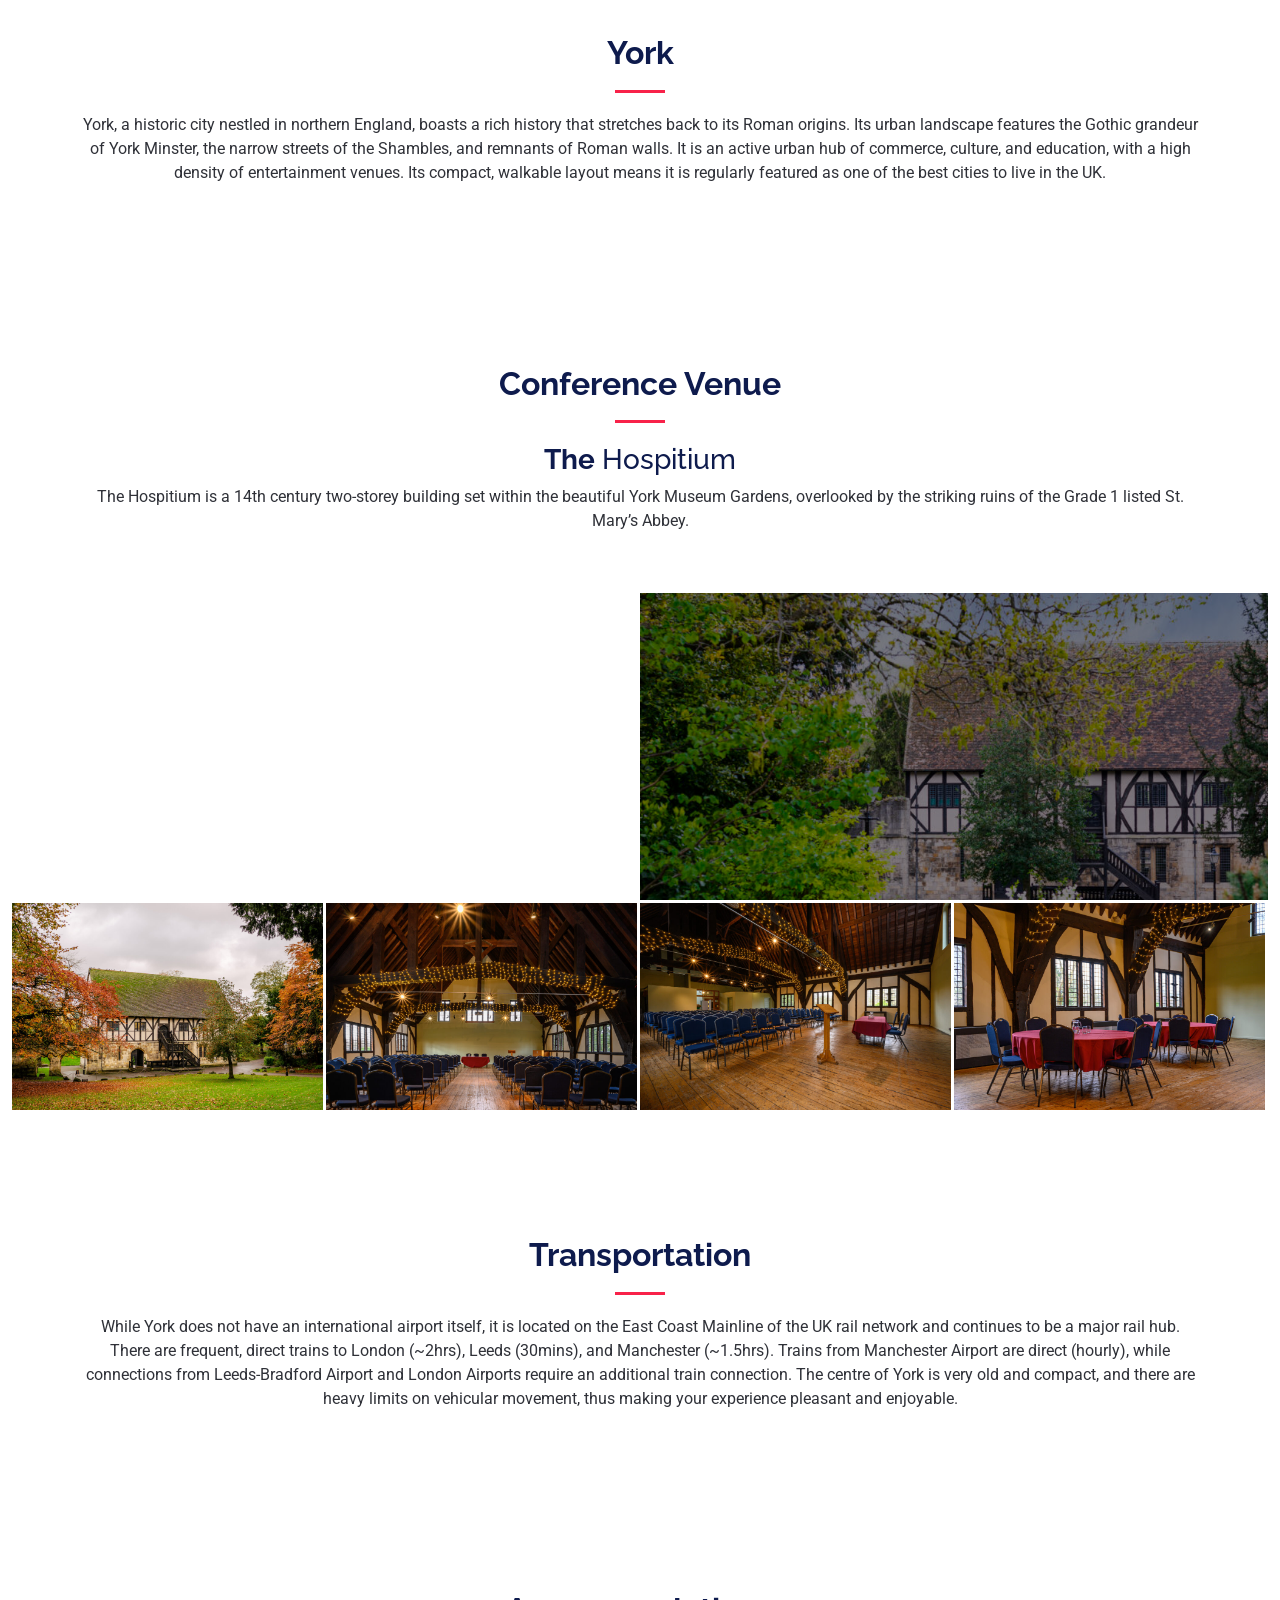
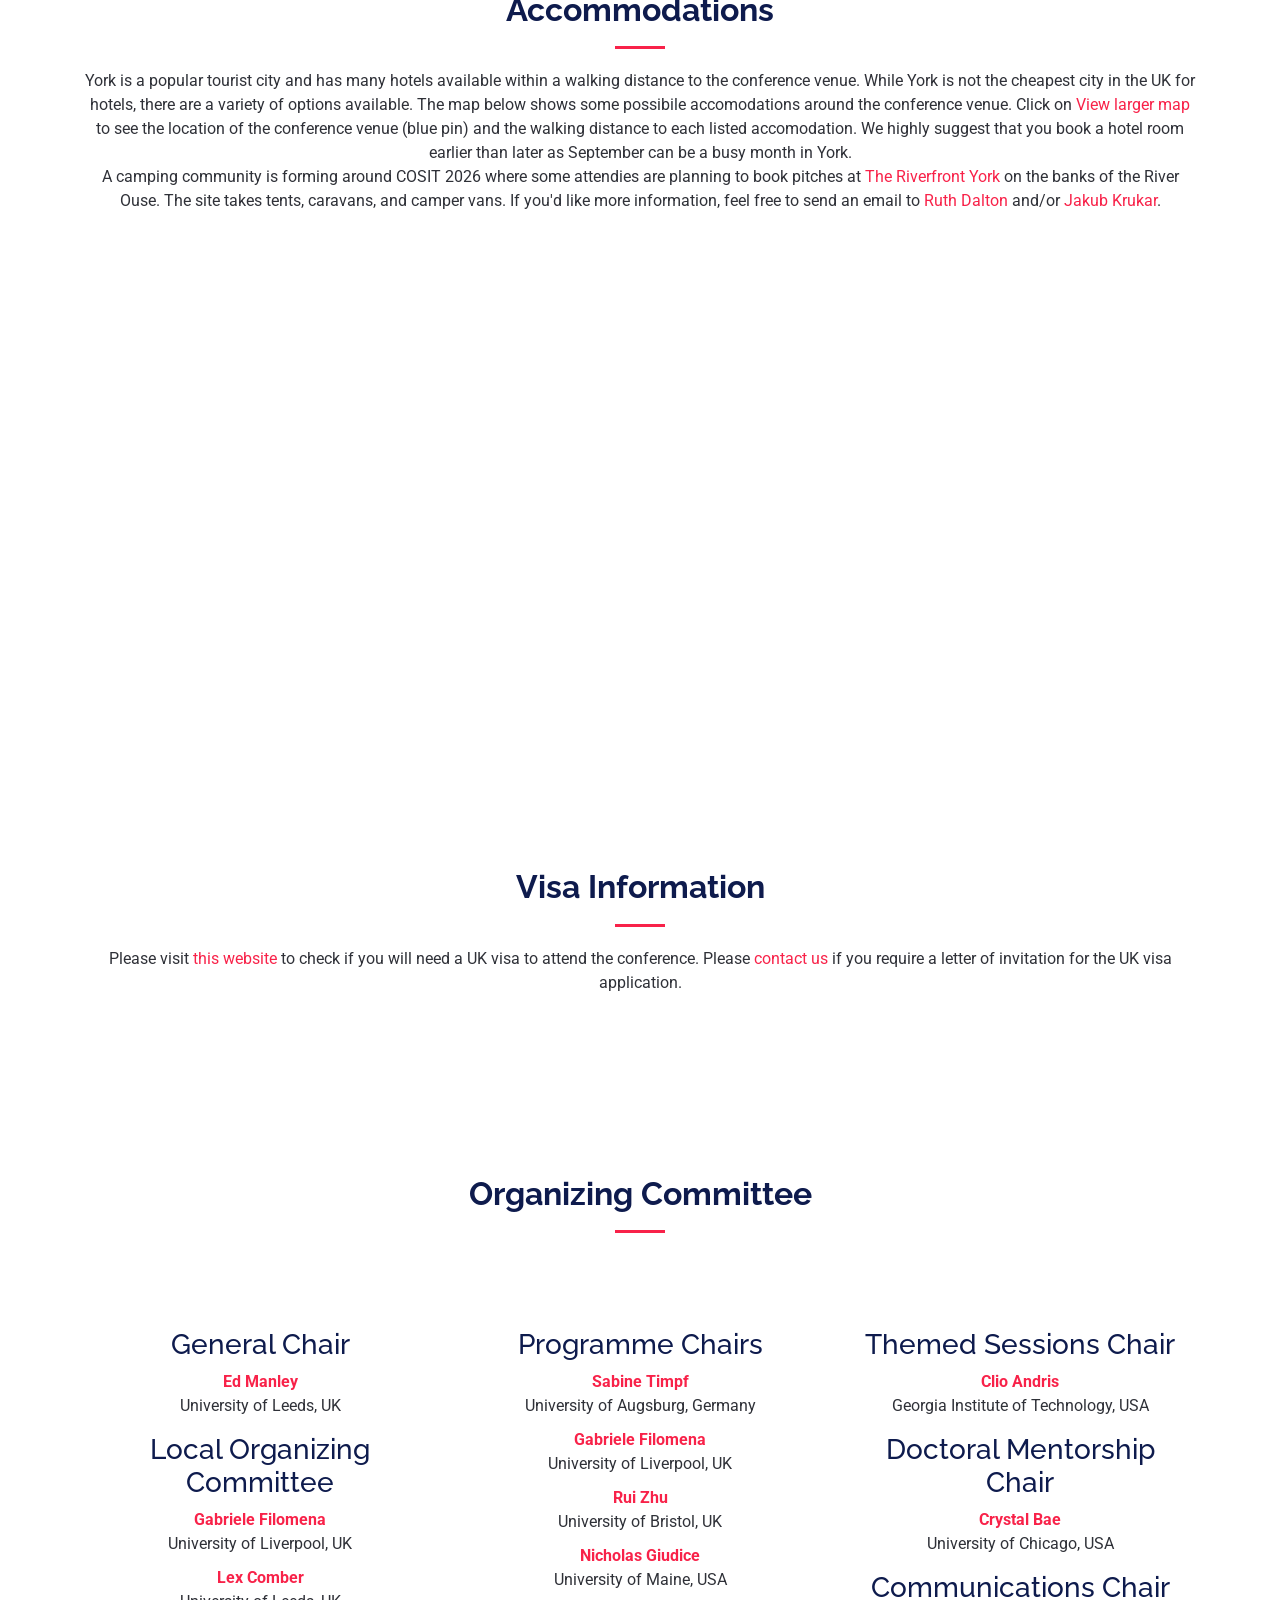
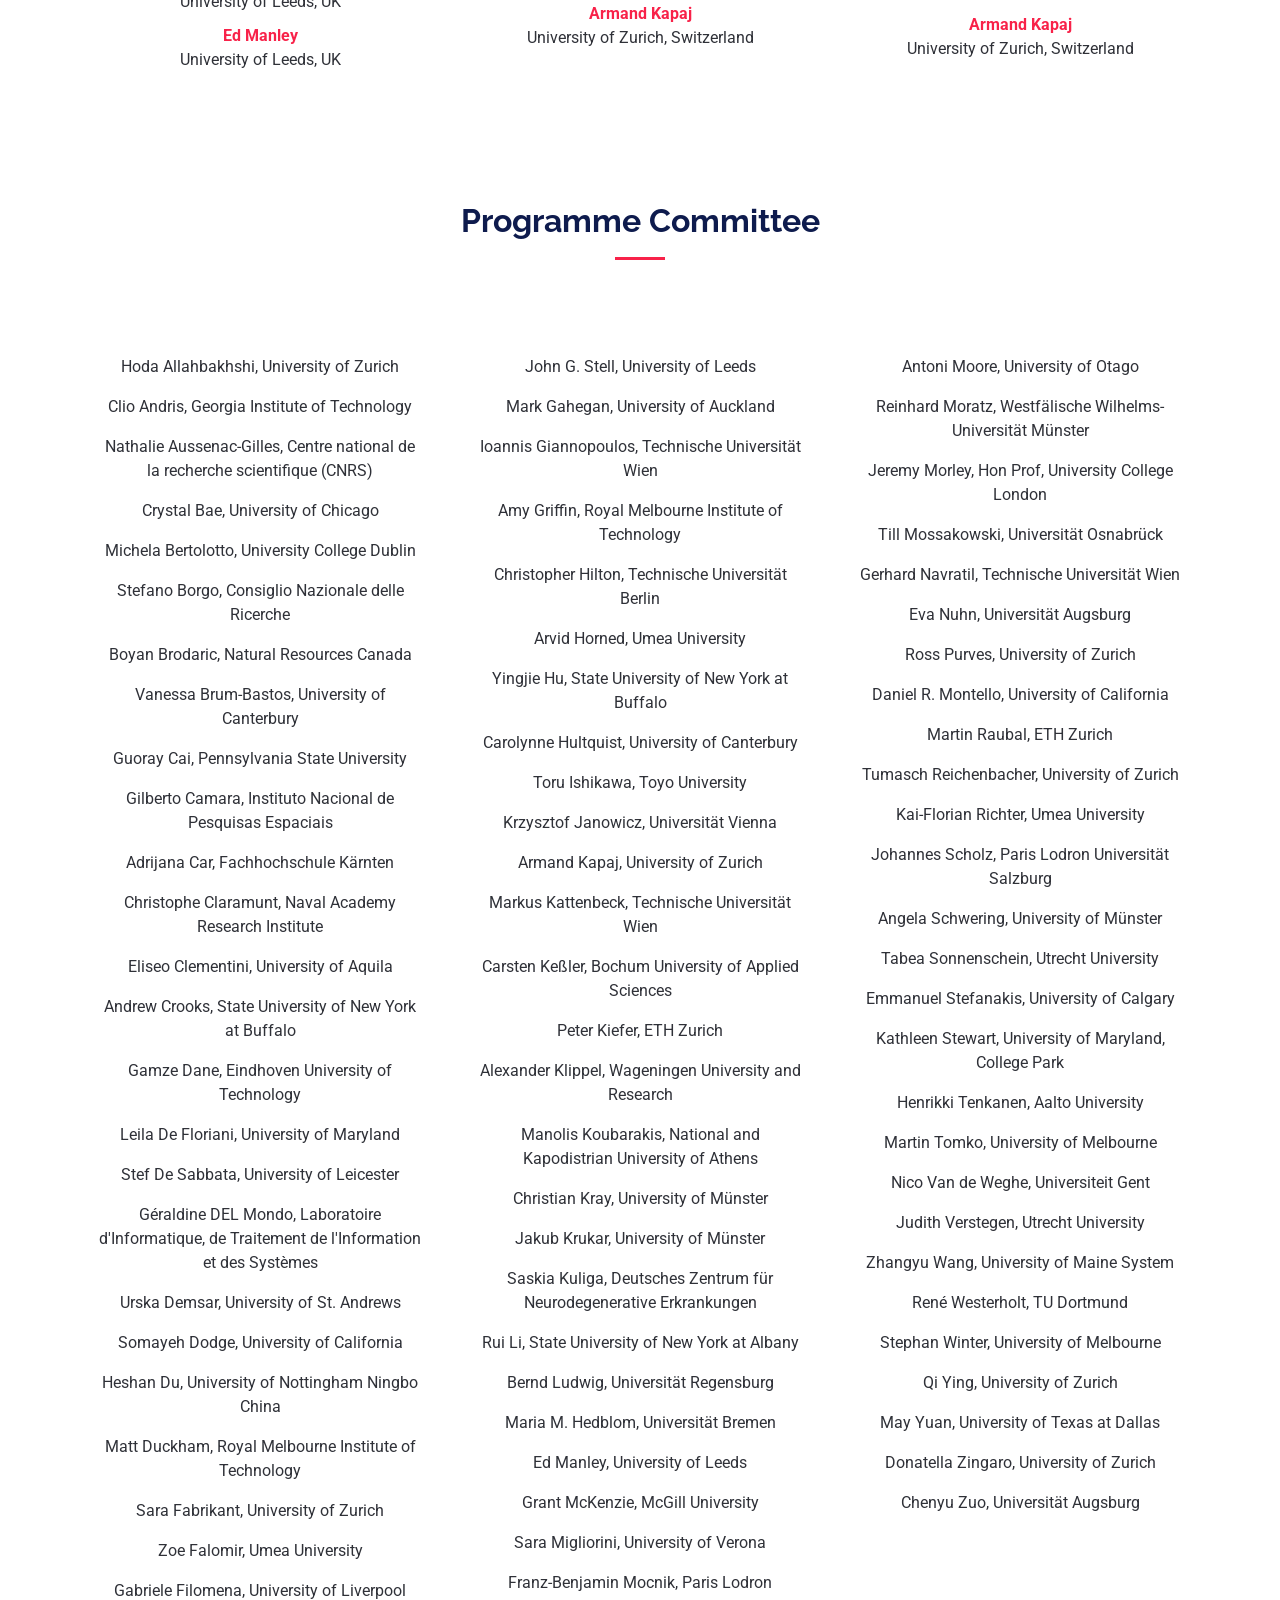
==== commit 069650e2: "nav_proced" ====
--- a/index.html
+++ b/index.html
@@ -52,8 +52,15 @@
 
       <nav id="navmenu" class="navmenu">
         <ul>
-          <li><a href="/" class="active">Home<br></a></li>
+          <!-- <li><a href="/" class="active">Home<br></a></li> -->
           <li><a href="programme.html">Programme</a></li>
+          <li class="dropdown"><a href="#"><span>Proceedings</span> <i
+                class="bi bi-chevron-down toggle-dropdown"></i></a>
+            <ul>
+              <li><a href="https://drops.dagstuhl.de/entities/volume/LIPIcs-volume-393" target="_blank">Offical Conference Proceedings</a></li>
+              <li><a href="https://zenodo.org/communities/cosit2026-posters" target="_blank">Poster Repository</a></li>
+              <li><a href="https://zenodo.org/communities/cosit2026-doctoral" target="_blank">Doctoral Mentorship Repository</a></li>
+            </ul>
           <li class="dropdown"><a href="#"><span>Participation</span> <i
                 class="bi bi-chevron-down toggle-dropdown"></i></a>
             <ul>
@@ -612,7 +619,7 @@
           </ul>
 
 
-<h2 style="margin-top:2rem;">Submissions</h2>
+          <h2 style="margin-top:2rem;">Submissions</h2>
 
           <p>The COSIT 2026 review process is <b>double-blind</b> (excluding Journal Article or Book Presentation). All
             submitted manuscripts should omit authors' names, affiliations, and any other identifying information. This
@@ -620,8 +627,8 @@
             but is not restricted to acknowledgments, self-citations, and references to prior work by the author(s).
             Please
             use the third person to identify your own prior work. All submissions must adhere to the <a
-            href="https://drops.dagstuhl.de/docs/gen-ai" target="_blank">Dagstuhl Publishing statement on the use of
-            Generative Artificial Intelligence (GenAI).</a><br></p>
+              href="https://drops.dagstuhl.de/docs/gen-ai" target="_blank">Dagstuhl Publishing statement on the use of
+              Generative Artificial Intelligence (GenAI).</a><br></p>
 
           <p>Submissions must adopt the <a
               href="https://www.dagstuhl.de/en/publications/lipics/instructions-for-authors" target="_blank">LIPIcs
@@ -688,11 +695,11 @@
 
           <h3>Proceedings/Template</h3>
           <p>We offer Open Access publications for the refereed submission tracks in the <a
-            href="https://www.dagstuhl.de/en/publishing/series/details/lipics" target="_blank">Leibniz International
-            Proceedings in
-            Informatics (LIPIcs)</a> Series. LIPIcs provides a LaTeX template for papers: <a
-            href="https://www.dagstuhl.de/en/publishing/series/details/lipics#author" target="_blank">visit this
-            link</a>. Please make sure you use the latest version of the
+              href="https://www.dagstuhl.de/en/publishing/series/details/lipics" target="_blank">Leibniz International
+              Proceedings in
+              Informatics (LIPIcs)</a> Series. LIPIcs provides a LaTeX template for papers: <a
+              href="https://www.dagstuhl.de/en/publishing/series/details/lipics#author" target="_blank">visit this
+              link</a>. Please make sure you use the latest version of the
             template on that page.<br></p>
 
           <p>Authors unfamiliar with LaTeX are encouraged to use <a href="http://www.overleaf.com"
@@ -700,8 +707,8 @@
             online LaTeX editor, easy to use and that does not require any local installation. Overleaf comes with the
             LIPIcs
             template pre-loaded (can be found <a
-            href="https://www.overleaf.com/latex/templates/article-for-the-lipics-series/qmwncxspzfst"
-            target="_blank">here</a>).<br></p>
+              href="https://www.overleaf.com/latex/templates/article-for-the-lipics-series/qmwncxspzfst"
+              target="_blank">here</a>).<br></p>
 
           <p>Authors who want to use other text editors should stay close to the sample article's layout for their paper
             submitted
@@ -719,8 +726,14 @@
     <!-- Accepted Papers Section -->
     <section id="papers" class="schedule section">
       <style>
-        #papers .nav-tabs .nav-item { margin-bottom: 10px; }
-        #papers .nav-tabs a { padding: 10px 28px; }
+        #papers .nav-tabs .nav-item {
+          margin-bottom: 10px;
+        }
+
+        #papers .nav-tabs a {
+          padding: 10px 28px;
+        }
+
         #papers .award-group-title {
           text-align: left;
           margin-top: 2rem;
@@ -731,7 +744,8 @@
       <!-- Section Title -->
       <div class="container section-title" data-aos="fade-up">
         <h2>Accepted Papers<br></h2>
-        <p>Browse all the contributions accepted for <strong>COSIT 2026</strong>, spanning full papers, short papers, posters, and journal article presentations.</p>
+        <p>Browse all the contributions accepted for <strong>COSIT 2026</strong>, spanning full papers, short papers,
+          posters, and journal article presentations.</p>
       </div>
 
       <div class="container">
@@ -794,7 +808,8 @@
             </div>
             <div class="row schedule-item">
               <div class="col-md-12">
-                <h4>Mapping Cycling Experience in Valence-Arousal Space: A Geometric Approach to Appraisal Heterogeneity</h4>
+                <h4>Mapping Cycling Experience in Valence-Arousal Space: A Geometric Approach to Appraisal Heterogeneity
+                </h4>
                 <p><em>Ayda Grisiute, Johanna Wörle, Panagiotis Mavros, Martin Raubal</em></p>
               </div>
             </div>
@@ -807,7 +822,8 @@
             <div class="row schedule-item">
               <div class="col-md-12">
                 <h4>Georeferencing Non-Gazetteered Place Names using Biological Specimen Records</h4>
-                <p><em>Aneesha Fernando, Surangika Ranathunga, Kristin Stock, Raj Prasanna, Christopher B. Jones</em></p>
+                <p><em>Aneesha Fernando, Surangika Ranathunga, Kristin Stock, Raj Prasanna, Christopher B. Jones</em>
+                </p>
               </div>
             </div>
             <div class="row schedule-item">
@@ -818,13 +834,15 @@
             </div>
             <div class="row schedule-item">
               <div class="col-md-12">
-                <h4>When are geographic quantities semantically compatible with each other? Towards a constructive theory of amounts, magnitudes, and proportions</h4>
+                <h4>When are geographic quantities semantically compatible with each other? Towards a constructive
+                  theory of amounts, magnitudes, and proportions</h4>
                 <p><em>Simon Scheider, Shuai Wang, Eric Jacob Top</em></p>
               </div>
             </div>
             <div class="row schedule-item">
               <div class="col-md-12">
-                <h4>An Extended Qualitative Model for Reasoning about 3D Objects using Depth and Different Perspectives</h4>
+                <h4>An Extended Qualitative Model for Reasoning about 3D Objects using Depth and Different Perspectives
+                </h4>
                 <p><em>Martí Ejarque, Zoe Falomir</em></p>
               </div>
             </div>
@@ -843,7 +861,8 @@
             <div class="row schedule-item">
               <div class="col-md-12">
                 <h4>LMM Modality Transfer: a Pre-requisite for Autonomous GIS Agents</h4>
-                <p><em>Ivan Majic, Zexian Huang, Franziska Hübl, Krzysztof Janowicz, Meilin Shi, Mina Karimi, Zilong Liu, Alexandra Fortacz</em></p>
+                <p><em>Ivan Majic, Zexian Huang, Franziska Hübl, Krzysztof Janowicz, Meilin Shi, Mina Karimi, Zilong
+                    Liu, Alexandra Fortacz</em></p>
               </div>
             </div>
             <div class="row schedule-item">
@@ -854,7 +873,8 @@
             </div>
             <div class="row schedule-item">
               <div class="col-md-12">
-                <h4>From Feature Attribution to Spatial Information Structure: Interpreting Urban Pedestrian Flows with Explainable AI</h4>
+                <h4>From Feature Attribution to Spatial Information Structure: Interpreting Urban Pedestrian Flows with
+                  Explainable AI</h4>
                 <p><em>Atakilti Kiros, Yuri Ribakov, Israel Klein, Achituv Cohen</em></p>
               </div>
             </div>
@@ -866,13 +886,15 @@
             </div>
             <div class="row schedule-item">
               <div class="col-md-12">
-                <h4>Learning a map under positive emotions: How self-reported arousal and individual differences relate to route and survey knowledge</h4>
+                <h4>Learning a map under positive emotions: How self-reported arousal and individual differences relate
+                  to route and survey knowledge</h4>
                 <p><em>Veronica Muffato, Laura Miola, Francesca Pazzaglia, Chiara Meneghetti</em></p>
               </div>
             </div>
             <div class="row schedule-item">
               <div class="col-md-12">
-                <h4>Representing Retail Wayfinding: A Requirement-Driven Study Design for Non-Visual Supermarket Navigation</h4>
+                <h4>Representing Retail Wayfinding: A Requirement-Driven Study Design for Non-Visual Supermarket
+                  Navigation</h4>
                 <p><em>Xiang Zhou, Sabine Timpf</em></p>
               </div>
             </div>
@@ -902,13 +924,15 @@
             </div>
             <div class="row schedule-item">
               <div class="col-md-12">
-                <h4>Decision-Making Under Uncertainty in Tsunami Evacuation: Individual Differences in Information Consultation and Risk Perception</h4>
+                <h4>Decision-Making Under Uncertainty in Tsunami Evacuation: Individual Differences in Information
+                  Consultation and Risk Perception</h4>
                 <p><em>Shota Iwama, Sihwan Lee, Hong Hu, Takanori Nanahara</em></p>
               </div>
             </div>
             <div class="row schedule-item">
               <div class="col-md-12">
-                <h4>From Trajectories to Relations: Interpreting Overtake Manoeuvres with Large Language Models and Qualitative Spatial Representations</h4>
+                <h4>From Trajectories to Relations: Interpreting Overtake Manoeuvres with Large Language Models and
+                  Qualitative Spatial Representations</h4>
                 <p><em>Jana Verdoodt, Changbo Zhang, Lars De Sloover, Nico Van de Weghe, Haosheng Huang</em></p>
               </div>
             </div>
@@ -920,19 +944,22 @@
             </div>
             <div class="row schedule-item">
               <div class="col-md-12">
-                <h4>Using Social Cues for Wayfinding: An Eye-Tracking Study of Attention Allocation and Evidence Accumulation in a Virtual Reality T-Intersection</h4>
+                <h4>Using Social Cues for Wayfinding: An Eye-Tracking Study of Attention Allocation and Evidence
+                  Accumulation in a Virtual Reality T-Intersection</h4>
                 <p><em>Yu Qiao, Carlo Campagnoli, Ed Manley</em></p>
               </div>
             </div>
             <div class="row schedule-item">
               <div class="col-md-12">
-                <h4>The Same Street, Different Safety Judgments: Evaluative Context Effects in Daytime and Nighttime Street View Imagery</h4>
+                <h4>The Same Street, Different Safety Judgments: Evaluative Context Effects in Daytime and Nighttime
+                  Street View Imagery</h4>
                 <p><em>Tong Qin, Nico Van de Weghe, Wim Fias, Haosheng Huang</em></p>
               </div>
             </div>
             <div class="row schedule-item">
               <div class="col-md-12">
-                <h4>Capturing Environmental-Scale Spatial Cognition in Applied Settings: A Field-Based Pilot with Firefighters</h4>
+                <h4>Capturing Environmental-Scale Spatial Cognition in Applied Settings: A Field-Based Pilot with
+                  Firefighters</h4>
                 <p><em>Chelsie McWhorter, Kathy Baylis, Mary Hegarty</em></p>
               </div>
             </div>
@@ -957,12 +984,15 @@
             <div class="row schedule-item">
               <div class="col-md-12">
                 <h4>GeoKG for GeoFM: Neuro-Symbolic Integration of Semantically-enriched Geospatial-Temporal Data</h4>
-                <p><em>Kai Moltzen, Debayan Banerjee, Julian Burmester, Anna Ehrenberg, Martin Kohler, Cedric Möller, Jann Pfeifer, Tilahun Abedissa Taffa, Hanna Marlene Schulz, Aida Usmanova, Patrick Westphal, Ricardo Usbeck</em></p>
-              </div>
-            </div>
-            <div class="row schedule-item">
-              <div class="col-md-12">
-                <h4>From sequential decisions to concurrent processes: advancing human navigation models for simulation</h4>
+                <p><em>Kai Moltzen, Debayan Banerjee, Julian Burmester, Anna Ehrenberg, Martin Kohler, Cedric Möller,
+                    Jann Pfeifer, Tilahun Abedissa Taffa, Hanna Marlene Schulz, Aida Usmanova, Patrick Westphal, Ricardo
+                    Usbeck</em></p>
+              </div>
+            </div>
+            <div class="row schedule-item">
+              <div class="col-md-12">
+                <h4>From sequential decisions to concurrent processes: advancing human navigation models for simulation
+                </h4>
                 <p><em>Sabine Timpf, Franziska Klügl</em></p>
               </div>
             </div>
@@ -974,8 +1004,10 @@
             </div>
             <div class="row schedule-item">
               <div class="col-md-12">
-                <h4>Conceptual Vagueness as Humans and LLMs Represent: Evidence from Migration Distance Categorization</h4>
-                <p><em>Songlin Wang, Krzysztof Janowicz, Ailin Benitez Cortes, Marion Borderon, Yingjing Huang, Mina Karimi, Zilong Liu, Annika Süß, Patrick Sakdapolrak</em></p>
+                <h4>Conceptual Vagueness as Humans and LLMs Represent: Evidence from Migration Distance Categorization
+                </h4>
+                <p><em>Songlin Wang, Krzysztof Janowicz, Ailin Benitez Cortes, Marion Borderon, Yingjing Huang, Mina
+                    Karimi, Zilong Liu, Annika Süß, Patrick Sakdapolrak</em></p>
               </div>
             </div>
             <div class="row schedule-item">
@@ -992,7 +1024,8 @@
             </div>
             <div class="row schedule-item">
               <div class="col-md-12">
-                <h4>GeoAI for Promoting Sustainable Mobility: Overcoming the Predictive-Policy Paradox with Personalized Utility</h4>
+                <h4>GeoAI for Promoting Sustainable Mobility: Overcoming the Predictive-Policy Paradox with Personalized
+                  Utility</h4>
                 <p><em>Imene Benzaamia, Shelan Jeawak</em></p>
               </div>
             </div>
@@ -1011,19 +1044,22 @@
             <div class="row schedule-item">
               <div class="col-md-12">
                 <h4>An approach for verifying terrestrial photographs via geosignatures</h4>
-                <p><em>Ahmad Abubaka, Ajay Ajay, Tobias Brand, Moritz Denk, Tim Lehmann, Prince Oppong Boakye, Luca Venier, Samuel Yohanna, Christian Kray</em></p>
-              </div>
-            </div>
-            <div class="row schedule-item">
-              <div class="col-md-12">
-                <h4>The AI’s Eye for Scenic Beauty: Evaluating MLLMs&#x27; Predictive Ability and Explainability in Landscape Assessment</h4>
+                <p><em>Ahmad Abubaka, Ajay Ajay, Tobias Brand, Moritz Denk, Tim Lehmann, Prince Oppong Boakye, Luca
+                    Venier, Samuel Yohanna, Christian Kray</em></p>
+              </div>
+            </div>
+            <div class="row schedule-item">
+              <div class="col-md-12">
+                <h4>The AI’s Eye for Scenic Beauty: Evaluating MLLMs&#x27; Predictive Ability and Explainability in
+                  Landscape Assessment</h4>
                 <p><em>Shelan Jeawak</em></p>
               </div>
             </div>
             <div class="row schedule-item">
               <div class="col-md-12">
                 <h4>Localizing Causal Signals for Spatial Inversion: A Comparative Study of GPT-2 and BLOOM</h4>
-                <p><em>Danai Mylonaki, Orestis-Minas Kapopoulos, Manolis Koubarakis, Robert E. Blackwell, Anthony G Cohn</em></p>
+                <p><em>Danai Mylonaki, Orestis-Minas Kapopoulos, Manolis Koubarakis, Robert E. Blackwell, Anthony G
+                    Cohn</em></p>
               </div>
             </div>
             <div class="row schedule-item">
@@ -1040,8 +1076,10 @@
             </div>
             <div class="row schedule-item">
               <div class="col-md-12">
-                <h4>Generating Realistic Individual Activity Schedules via Activity Location Allocation Based on Simulated Travel Times</h4>
-                <p><em>Tatsuya Mitomi, Yahya Gamal, Esra Suel, Gary Polhill, Daniel Konioukhov, Alison J Heppenstall</em></p>
+                <h4>Generating Realistic Individual Activity Schedules via Activity Location Allocation Based on
+                  Simulated Travel Times</h4>
+                <p><em>Tatsuya Mitomi, Yahya Gamal, Esra Suel, Gary Polhill, Daniel Konioukhov, Alison J
+                    Heppenstall</em></p>
               </div>
             </div>
             <div class="row schedule-item">
@@ -1052,7 +1090,8 @@
             </div>
             <div class="row schedule-item">
               <div class="col-md-12">
-                <h4>Neurosymbolic Reasoning about Street Networks: Graph-based RAG with Qualitative Spatial Representations</h4>
+                <h4>Neurosymbolic Reasoning about Street Networks: Graph-based RAG with Qualitative Spatial
+                  Representations</h4>
                 <p><em>Reinhard Moratz, Niklas Daute, James Ondieki, Markus Kattenbeck, Ioannis Giannopoulos</em></p>
               </div>
             </div>
@@ -1064,74 +1103,97 @@
             </div>
             <div class="row schedule-item">
               <div class="col-md-12">
-                <h4>In-Context Learning to Assess Built Environment Impacts on Perceived Neighborhood Walkability Among Mobility-impaired Older Adults</h4>
-                <p><em>Houhao Liang, Kresimir Friganovic, Joanne Kua, Noor Hafizah Ismail, Su Su, Bryan Yijia Tan, Navrag B Singh, Panagiotis Mavros</em></p>
-              </div>
-            </div>
-            <div class="row schedule-item">
-              <div class="col-md-12">
-                <h4>Representing Design Intention and User Experience in Complex Buildings: A Comparative Evaluation Framework and Methodological Pipeline</h4>
-                <p><em>Yuqin Zhong, Shamsul Azrin Jamaluddin, Lara Gregorians, Panagiotis Mavros, Christoph Hoelscher</em></p>
-              </div>
-            </div>
-            <div class="row schedule-item">
-              <div class="col-md-12">
-                <h4>Beyond Proximity: An Anchor-Place Perspective on X-Minute City Local Living Through Individual Mobility Data</h4>
+                <h4>In-Context Learning to Assess Built Environment Impacts on Perceived Neighborhood Walkability Among
+                  Mobility-impaired Older Adults</h4>
+                <p><em>Houhao Liang, Kresimir Friganovic, Joanne Kua, Noor Hafizah Ismail, Su Su, Bryan Yijia
+                    Tan, Navrag B Singh, Panagiotis Mavros</em></p>
+              </div>
+            </div>
+            <div class="row schedule-item">
+              <div class="col-md-12">
+                <h4>Representing Design Intention and User Experience in Complex Buildings: A Comparative Evaluation
+                  Framework and Methodological Pipeline</h4>
+                <p><em>Yuqin Zhong, Shamsul Azrin Jamaluddin, Lara Gregorians, Panagiotis Mavros, Christoph
+                    Hoelscher</em></p>
+              </div>
+            </div>
+            <div class="row schedule-item">
+              <div class="col-md-12">
+                <h4>Beyond Proximity: An Anchor-Place Perspective on X-Minute City Local Living Through Individual
+                  Mobility Data</h4>
                 <p><em>Bowen Zhang, Chen Zhong</em></p>
               </div>
             </div>
             <div class="row schedule-item">
               <div class="col-md-12">
                 <h4>One City, Many Representations: Perspective-Driven Urban Space in Foundation Models</h4>
-                <p><em>Mina Karimi, Krzysztof Janowicz, Omid Reza Abbasi, Zilong Liu, Yingjing Huang, Songlin Wang, Annika Süß</em></p>
-              </div>
-            </div>
-            <div class="row schedule-item">
-              <div class="col-md-12">
-                <h4>Multidimensional motivations for the use of smartphone and paper maps: A web-based Evaluation Grid study</h4>
+                <p><em>Mina Karimi, Krzysztof Janowicz, Omid Reza Abbasi, Zilong Liu, Yingjing Huang, Songlin
+                    Wang, Annika Süß</em></p>
+              </div>
+            </div>
+            <div class="row schedule-item">
+              <div class="col-md-12">
+                <h4>Multidimensional motivations for the use of smartphone and paper maps: A web-based Evaluation Grid
+                  study</h4>
                 <p><em>Masashi Sugimoto, Toru Ishikawa</em></p>
               </div>
             </div>
             <div class="row schedule-item">
               <div class="col-md-12">
                 <h4>Learning street view representations based on a spatiotemporal contrastive learning framework</h4>
-                <p><em>Yong Li, Yingjing Huang, and Fan Zhang (<a href="https://doi.org/10.1016/j.compenvurbsys.2025.102393" target="_blank" rel="noopener noreferrer">DOI</a>)</em></p>
-              </div>
-            </div>
-            <div class="row schedule-item">
-              <div class="col-md-12">
-                <h4>Predicting spatial familiarity by exploiting head and eye movements during pedestrian navigation in the real world</h4>
-                <p><em>Markus Kattenbeck, Ioannis Giannopoulos, Negar Alinaghi, Antonia Golab, Daniel R. Montello (<a href="https://doi.org/10.1038/s41598-025-92274-4" target="_blank" rel="noopener noreferrer">DOI</a>)</em></p>
-              </div>
-            </div>
-            <div class="row schedule-item">
-              <div class="col-md-12">
-                <h4>Comparing thematic and search term-based coding in understanding sense of place in survey research</h4>
-                <p><em>Isabel Cotton,Brooke McWherter, Thora Tenbrink, Kate Sherren (<a href="https://doi.org/10.1016/j.jenvp.2024.102339" target="_blank" rel="noopener noreferrer">DOI</a>)</em></p>
+                <p><em>Yong Li, Yingjing Huang, and Fan Zhang (<a
+                      href="https://doi.org/10.1016/j.compenvurbsys.2025.102393" target="_blank"
+                      rel="noopener noreferrer">DOI</a>)</em></p>
+              </div>
+            </div>
+            <div class="row schedule-item">
+              <div class="col-md-12">
+                <h4>Predicting spatial familiarity by exploiting head and eye movements during pedestrian navigation in
+                  the real world</h4>
+                <p><em>Markus Kattenbeck, Ioannis Giannopoulos, Negar Alinaghi, Antonia Golab, Daniel R. Montello (<a
+                      href="https://doi.org/10.1038/s41598-025-92274-4" target="_blank"
+                      rel="noopener noreferrer">DOI</a>)</em></p>
+              </div>
+            </div>
+            <div class="row schedule-item">
+              <div class="col-md-12">
+                <h4>Comparing thematic and search term-based coding in understanding sense of place in survey research
+                </h4>
+                <p><em>Isabel Cotton,Brooke McWherter, Thora Tenbrink, Kate Sherren (<a
+                      href="https://doi.org/10.1016/j.jenvp.2024.102339" target="_blank"
+                      rel="noopener noreferrer">DOI</a>)</em></p>
               </div>
             </div>
             <div class="row schedule-item">
               <div class="col-md-12">
                 <h4>Visual attention allocation between social and navigational cues during wayfinding</h4>
-                <p><em>Gökçe Orlu Özen, Çağrı Imamoğlu, Elif Surer, Burçak Altay (<a href="https://doi.org/10.1177/20416695251414080" target="_blank" rel="noopener noreferrer">DOI</a>)</em></p>
-              </div>
-            </div>
-            <div class="row schedule-item">
-              <div class="col-md-12">
-                <h4>Golden Gate Bridge, as Always? Eliciting Prototypical Places From Autoregressive Large Language Models via Category Production</h4>
-                <p><em>Zilong Liu, Krzysztof Janowicz, Mina Karimi, Meilin Shi, Ivan Majic, Alexandra Fortacz-Lazan (<a href="https://doi.org/10.1111/tgis.70242" target="_blank" rel="noopener noreferrer">DOI</a>)</em></p>
-              </div>
-            </div>
-            <div class="row schedule-item">
-              <div class="col-md-12">
-                <h4>Beyond urban form: Introducing dynamic factors in agent-based simulations of pedestrian movement</h4>
-                <p><em>Marcin Wozniak, Gabriele Filomena (<a href="https://doi.org/10.1016/j.compenvurbsys.2026.102439" target="_blank" rel="noopener noreferrer">DOI</a>)</em></p>
+                <p><em>Gökçe Orlu Özen, Çağrı Imamoğlu, Elif Surer, Burçak Altay (<a
+                      href="https://doi.org/10.1177/20416695251414080" target="_blank"
+                      rel="noopener noreferrer">DOI</a>)</em></p>
+              </div>
+            </div>
+            <div class="row schedule-item">
+              <div class="col-md-12">
+                <h4>Golden Gate Bridge, as Always? Eliciting Prototypical Places From Autoregressive Large Language
+                  Models via Category Production</h4>
+                <p><em>Zilong Liu, Krzysztof Janowicz, Mina Karimi, Meilin Shi, Ivan Majic, Alexandra Fortacz-Lazan (<a
+                      href="https://doi.org/10.1111/tgis.70242" target="_blank" rel="noopener noreferrer">DOI</a>)</em>
+                </p>
+              </div>
+            </div>
+            <div class="row schedule-item">
+              <div class="col-md-12">
+                <h4>Beyond urban form: Introducing dynamic factors in agent-based simulations of pedestrian movement
+                </h4>
+                <p><em>Marcin Wozniak, Gabriele Filomena (<a href="https://doi.org/10.1016/j.compenvurbsys.2026.102439"
+                      target="_blank" rel="noopener noreferrer">DOI</a>)</em></p>
               </div>
             </div>
             <div class="row schedule-item">
               <div class="col-md-12">
                 <h4>Towards a statistical approach to humanistic-geographical place concepts</h4>
-                <p><em>René Westerholt (<a href="https://doi.org/10.1177/03091325251385581" target="_blank" rel="noopener noreferrer">DOI</a>)</em></p>
+                <p><em>René Westerholt (<a href="https://doi.org/10.1177/03091325251385581" target="_blank"
+                      rel="noopener noreferrer">DOI</a>)</em></p>
               </div>
             </div>
           </div>
@@ -1139,7 +1201,8 @@
           <div role="tabpanel" class="col-lg-9 tab-pane fade" id="tab-full">
             <div class="row">
               <div class="col-12 text-center">
-                <p><em>Full research papers accepted for oral presentation at the conference and publication in the proceedings.<br>Full paper presentations are 15 minutes long, followed by 5 minutes of Q&A.</em></p>
+                <p><em>Full research papers accepted for oral presentation at the conference and publication in the
+                    proceedings.<br>Full paper presentations are 15 minutes long, followed by 5 minutes of Q&A.</em></p>
               </div>
             </div>
             <div class="row schedule-item">
@@ -1174,7 +1237,8 @@
             </div>
             <div class="row schedule-item">
               <div class="col-md-12">
-                <h4>Mapping Cycling Experience in Valence-Arousal Space: A Geometric Approach to Appraisal Heterogeneity</h4>
+                <h4>Mapping Cycling Experience in Valence-Arousal Space: A Geometric Approach to Appraisal Heterogeneity
+                </h4>
                 <p><em>Ayda Grisiute, Johanna Wörle, Panagiotis Mavros, Martin Raubal</em></p>
               </div>
             </div>
@@ -1187,7 +1251,8 @@
             <div class="row schedule-item">
               <div class="col-md-12">
                 <h4>Georeferencing Non-Gazetteered Place Names using Biological Specimen Records</h4>
-                <p><em>Aneesha Fernando, Surangika Ranathunga, Kristin Stock, Raj Prasanna, Christopher B. Jones</em></p>
+                <p><em>Aneesha Fernando, Surangika Ranathunga, Kristin Stock, Raj Prasanna, Christopher B. Jones</em>
+                </p>
               </div>
             </div>
             <div class="row schedule-item">
@@ -1198,13 +1263,15 @@
             </div>
             <div class="row schedule-item">
               <div class="col-md-12">
-                <h4>When are geographic quantities semantically compatible with each other? Towards a constructive theory of amounts, magnitudes, and proportions</h4>
+                <h4>When are geographic quantities semantically compatible with each other? Towards a constructive
+                  theory of amounts, magnitudes, and proportions</h4>
                 <p><em>Simon Scheider, Shuai Wang, Eric Jacob Top</em></p>
               </div>
             </div>
             <div class="row schedule-item">
               <div class="col-md-12">
-                <h4>An Extended Qualitative Model for Reasoning about 3D Objects using Depth and Different Perspectives</h4>
+                <h4>An Extended Qualitative Model for Reasoning about 3D Objects using Depth and Different Perspectives
+                </h4>
                 <p><em>Martí Ejarque, Zoe Falomir</em></p>
               </div>
             </div>
@@ -1223,7 +1290,8 @@
             <div class="row schedule-item">
               <div class="col-md-12">
                 <h4>LMM Modality Transfer: a Pre-requisite for Autonomous GIS Agents</h4>
-                <p><em>Ivan Majic, Zexian Huang, Franziska Hübl, Krzysztof Janowicz, Meilin Shi, Mina Karimi, Zilong Liu, Alexandra Fortacz</em></p>
+                <p><em>Ivan Majic, Zexian Huang, Franziska Hübl, Krzysztof Janowicz, Meilin Shi, Mina Karimi, Zilong
+                    Liu, Alexandra Fortacz</em></p>
               </div>
             </div>
           </div>
@@ -1231,7 +1299,9 @@
           <div role="tabpanel" class="col-lg-9 tab-pane fade" id="tab-short">
             <div class="row">
               <div class="col-12 text-center">
-                <p><em>Short papers presenting late-breaking and in-progress research, selected for oral presentation and publication in the proceedings.<br>Short paper presentations are 8 minutes long, followed by 5 minutes of Q&A.</em></p>
+                <p><em>Short papers presenting late-breaking and in-progress research, selected for oral presentation
+                    and publication in the proceedings.<br>Short paper presentations are 8 minutes long, followed by 5
+                    minutes of Q&A.</em></p>
               </div>
             </div>
             <div class="row schedule-item">
@@ -1242,7 +1312,8 @@
             </div>
             <div class="row schedule-item">
               <div class="col-md-12">
-                <h4>From Feature Attribution to Spatial Information Structure: Interpreting Urban Pedestrian Flows with Explainable AI</h4>
+                <h4>From Feature Attribution to Spatial Information Structure: Interpreting Urban Pedestrian Flows with
+                  Explainable AI</h4>
                 <p><em>Atakilti Kiros, Yuri Ribakov, Israel Klein, Achituv Cohen</em></p>
               </div>
             </div>
@@ -1254,13 +1325,15 @@
             </div>
             <div class="row schedule-item">
               <div class="col-md-12">
-                <h4>Learning a map under positive emotions: How self-reported arousal and individual differences relate to route and survey knowledge</h4>
+                <h4>Learning a map under positive emotions: How self-reported arousal and individual differences relate
+                  to route and survey knowledge</h4>
                 <p><em>Veronica Muffato, Laura Miola, Francesca Pazzaglia, Chiara Meneghetti</em></p>
               </div>
             </div>
             <div class="row schedule-item">
               <div class="col-md-12">
-                <h4>Representing Retail Wayfinding: A Requirement-Driven Study Design for Non-Visual Supermarket Navigation</h4>
+                <h4>Representing Retail Wayfinding: A Requirement-Driven Study Design for Non-Visual Supermarket
+                  Navigation</h4>
                 <p><em>Xiang Zhou, Sabine Timpf</em></p>
               </div>
             </div>
@@ -1290,13 +1363,15 @@
             </div>
             <div class="row schedule-item">
               <div class="col-md-12">
-                <h4>Decision-Making Under Uncertainty in Tsunami Evacuation: Individual Differences in Information Consultation and Risk Perception</h4>
+                <h4>Decision-Making Under Uncertainty in Tsunami Evacuation: Individual Differences in Information
+                  Consultation and Risk Perception</h4>
                 <p><em>Shota Iwama, Sihwan Lee, Hong Hu, Takanori Nanahara</em></p>
               </div>
             </div>
             <div class="row schedule-item">
               <div class="col-md-12">
-                <h4>From Trajectories to Relations: Interpreting Overtake Manoeuvres with Large Language Models and Qualitative Spatial Representations</h4>
+                <h4>From Trajectories to Relations: Interpreting Overtake Manoeuvres with Large Language Models and
+                  Qualitative Spatial Representations</h4>
                 <p><em>Jana Verdoodt, Changbo Zhang, Lars De Sloover, Nico Van de Weghe, Haosheng Huang</em></p>
               </div>
             </div>
@@ -1308,19 +1383,22 @@
             </div>
             <div class="row schedule-item">
               <div class="col-md-12">
-                <h4>Using Social Cues for Wayfinding: An Eye-Tracking Study of Attention Allocation and Evidence Accumulation in a Virtual Reality T-Intersection</h4>
+                <h4>Using Social Cues for Wayfinding: An Eye-Tracking Study of Attention Allocation and Evidence
+                  Accumulation in a Virtual Reality T-Intersection</h4>
                 <p><em>Yu Qiao, Carlo Campagnoli, Ed Manley</em></p>
               </div>
             </div>
             <div class="row schedule-item">
               <div class="col-md-12">
-                <h4>The Same Street, Different Safety Judgments: Evaluative Context Effects in Daytime and Nighttime Street View Imagery</h4>
+                <h4>The Same Street, Different Safety Judgments: Evaluative Context Effects in Daytime and Nighttime
+                  Street View Imagery</h4>
                 <p><em>Tong Qin, Nico Van de Weghe, Wim Fias, Haosheng Huang</em></p>
               </div>
             </div>
             <div class="row schedule-item">
               <div class="col-md-12">
-                <h4>Capturing Environmental-Scale Spatial Cognition in Applied Settings: A Field-Based Pilot with Firefighters</h4>
+                <h4>Capturing Environmental-Scale Spatial Cognition in Applied Settings: A Field-Based Pilot with
+                  Firefighters</h4>
                 <p><em>Chelsie McWhorter, Kathy Baylis, Mary Hegarty</em></p>
               </div>
             </div>
@@ -1345,12 +1423,15 @@
             <div class="row schedule-item">
               <div class="col-md-12">
                 <h4>GeoKG for GeoFM: Neuro-Symbolic Integration of Semantically-enriched Geospatial-Temporal Data</h4>
-                <p><em>Kai Moltzen, Debayan Banerjee, Julian Burmester, Anna Ehrenberg, Martin Kohler, Cedric Möller, Jann Pfeifer, Tilahun Abedissa Taffa, Hanna Marlene Schulz, Aida Usmanova, Patrick Westphal, Ricardo Usbeck</em></p>
-              </div>
-            </div>
-            <div class="row schedule-item">
-              <div class="col-md-12">
-                <h4>From sequential decisions to concurrent processes: advancing human navigation models for simulation</h4>
+                <p><em>Kai Moltzen, Debayan Banerjee, Julian Burmester, Anna Ehrenberg, Martin Kohler, Cedric Möller,
+                    Jann Pfeifer, Tilahun Abedissa Taffa, Hanna Marlene Schulz, Aida Usmanova, Patrick Westphal, Ricardo
+                    Usbeck</em></p>
+              </div>
+            </div>
+            <div class="row schedule-item">
+              <div class="col-md-12">
+                <h4>From sequential decisions to concurrent processes: advancing human navigation models for simulation
+                </h4>
                 <p><em>Sabine Timpf, Franziska Klügl</em></p>
               </div>
             </div>
@@ -1362,8 +1443,10 @@
             </div>
             <div class="row schedule-item">
               <div class="col-md-12">
-                <h4>Conceptual Vagueness as Humans and LLMs Represent: Evidence from Migration Distance Categorization</h4>
-                <p><em>Songlin Wang, Krzysztof Janowicz, Ailin Benitez Cortes, Marion Borderon, Yingjing Huang, Mina Karimi, Zilong Liu, Annika Süß, Patrick Sakdapolrak</em></p>
+                <h4>Conceptual Vagueness as Humans and LLMs Represent: Evidence from Migration Distance Categorization
+                </h4>
+                <p><em>Songlin Wang, Krzysztof Janowicz, Ailin Benitez Cortes, Marion Borderon, Yingjing Huang, Mina
+                    Karimi, Zilong Liu, Annika Süß, Patrick Sakdapolrak</em></p>
               </div>
             </div>
           </div>
@@ -1371,7 +1454,9 @@
           <div role="tabpanel" class="col-lg-9 tab-pane fade" id="tab-posters">
             <div class="row">
               <div class="col-12 text-center">
-                <p><em>The following short paper submissions have been accepted as poster presentations at the conference and will not appear in the conference proceedings. However, authors may opt to make their papers publicly available in the COSIT Zenodo repository.</em></p>
+                <p><em>The following short paper submissions have been accepted as poster presentations at the
+                    conference and will not appear in the conference proceedings. However, authors may opt to make their
+                    papers publicly available in the COSIT Zenodo repository.</em></p>
               </div>
             </div>
             <div class="row schedule-item">
@@ -1388,7 +1473,8 @@
             </div>
             <div class="row schedule-item">
               <div class="col-md-12">
-                <h4>GeoAI for Promoting Sustainable Mobility: Overcoming the Predictive-Policy Paradox with Personalized Utility</h4>
+                <h4>GeoAI for Promoting Sustainable Mobility: Overcoming the Predictive-Policy Paradox with Personalized
+                  Utility</h4>
                 <p><em>Imene Benzaamia, Shelan Jeawak</em></p>
               </div>
             </div>
@@ -1407,19 +1493,22 @@
             <div class="row schedule-item">
               <div class="col-md-12">
                 <h4>An approach for verifying terrestrial photographs via geosignatures</h4>
-                <p><em>Ahmad Abubaka, Ajay Ajay, Tobias Brand, Moritz Denk, Tim Lehmann, Prince Oppong Boakye, Luca Venier, Samuel Yohanna, Christian Kray</em></p>
-              </div>
-            </div>
-            <div class="row schedule-item">
-              <div class="col-md-12">
-                <h4>The AI’s Eye for Scenic Beauty: Evaluating MLLMs&#x27; Predictive Ability and Explainability in Landscape Assessment</h4>
+                <p><em>Ahmad Abubaka, Ajay Ajay, Tobias Brand, Moritz Denk, Tim Lehmann, Prince Oppong Boakye, Luca
+                    Venier, Samuel Yohanna, Christian Kray</em></p>
+              </div>
+            </div>
+            <div class="row schedule-item">
+              <div class="col-md-12">
+                <h4>The AI’s Eye for Scenic Beauty: Evaluating MLLMs&#x27; Predictive Ability and Explainability in
+                  Landscape Assessment</h4>
                 <p><em>Shelan Jeawak</em></p>
               </div>
             </div>
             <div class="row schedule-item">
               <div class="col-md-12">
                 <h4>Localizing Causal Signals for Spatial Inversion: A Comparative Study of GPT-2 and BLOOM</h4>
-                <p><em>Danai Mylonaki, Orestis-Minas Kapopoulos, Manolis Koubarakis, Robert E. Blackwell, Anthony G Cohn</em></p>
+                <p><em>Danai Mylonaki, Orestis-Minas Kapopoulos, Manolis Koubarakis, Robert E. Blackwell, Anthony G
+                    Cohn</em></p>
               </div>
             </div>
             <div class="row schedule-item">
@@ -1436,8 +1525,10 @@
             </div>
             <div class="row schedule-item">
               <div class="col-md-12">
-                <h4>Generating Realistic Individual Activity Schedules via Activity Location Allocation Based on Simulated Travel Times</h4>
-                <p><em>Tatsuya Mitomi, Yahya Gamal, Esra Suel, Gary Polhill, Daniel Konioukhov, Alison J Heppenstall</em></p>
+                <h4>Generating Realistic Individual Activity Schedules via Activity Location Allocation Based on
+                  Simulated Travel Times</h4>
+                <p><em>Tatsuya Mitomi, Yahya Gamal, Esra Suel, Gary Polhill, Daniel Konioukhov, Alison J
+                    Heppenstall</em></p>
               </div>
             </div>
             <div class="row schedule-item">
@@ -1448,7 +1539,8 @@
             </div>
             <div class="row schedule-item">
               <div class="col-md-12">
-                <h4>Neurosymbolic Reasoning about Street Networks: Graph-based RAG with Qualitative Spatial Representations</h4>
+                <h4>Neurosymbolic Reasoning about Street Networks: Graph-based RAG with Qualitative Spatial
+                  Representations</h4>
                 <p><em>Reinhard Moratz, Niklas Daute, James Ondieki, Markus Kattenbeck, Ioannis Giannopoulos</em></p>
               </div>
             </div>
@@ -1460,31 +1552,38 @@
             </div>
             <div class="row schedule-item">
               <div class="col-md-12">
-                <h4>In-Context Learning to Assess Built Environment Impacts on Perceived Neighborhood Walkability Among Mobility-impaired Older Adults</h4>
-                <p><em>Houhao Liang, Kresimir Friganovic, Joanne Kua, Noor Hafizah Ismail, Su Su, Bryan Yijia Tan, Navrag B Singh, Panagiotis Mavros</em></p>
-              </div>
-            </div>
-            <div class="row schedule-item">
-              <div class="col-md-12">
-                <h4>Representing Design Intention and User Experience in Complex Buildings: A Comparative Evaluation Framework and Methodological Pipeline</h4>
-                <p><em>Yuqin Zhong, Shamsul Azrin Jamaluddin, Lara Gregorians, Panagiotis Mavros, Christoph Hoelscher</em></p>
-              </div>
-            </div>
-            <div class="row schedule-item">
-              <div class="col-md-12">
-                <h4>Beyond Proximity: An Anchor-Place Perspective on X-Minute City Local Living Through Individual Mobility Data</h4>
+                <h4>In-Context Learning to Assess Built Environment Impacts on Perceived Neighborhood Walkability Among
+                  Mobility-impaired Older Adults</h4>
+                <p><em>Houhao Liang, Kresimir Friganovic, Joanne Kua, Noor Hafizah Ismail, Su Su, Bryan Yijia
+                    Tan, Navrag B Singh, Panagiotis Mavros</em></p>
+              </div>
+            </div>
+            <div class="row schedule-item">
+              <div class="col-md-12">
+                <h4>Representing Design Intention and User Experience in Complex Buildings: A Comparative Evaluation
+                  Framework and Methodological Pipeline</h4>
+                <p><em>Yuqin Zhong, Shamsul Azrin Jamaluddin, Lara Gregorians, Panagiotis Mavros, Christoph
+                    Hoelscher</em></p>
+              </div>
+            </div>
+            <div class="row schedule-item">
+              <div class="col-md-12">
+                <h4>Beyond Proximity: An Anchor-Place Perspective on X-Minute City Local Living Through Individual
+                  Mobility Data</h4>
                 <p><em>Bowen Zhang, Chen Zhong</em></p>
               </div>
             </div>
             <div class="row schedule-item">
               <div class="col-md-12">
                 <h4>One City, Many Representations: Perspective-Driven Urban Space in Foundation Models</h4>
-                <p><em>Mina Karimi, Krzysztof Janowicz, Omid Reza Abbasi, Zilong Liu, Yingjing Huang, Songlin Wang, Annika Süß</em></p>
-              </div>
-            </div>
-            <div class="row schedule-item">
-              <div class="col-md-12">
-                <h4>Multidimensional motivations for the use of smartphone and paper maps: A web-based Evaluation Grid study</h4>
+                <p><em>Mina Karimi, Krzysztof Janowicz, Omid Reza Abbasi, Zilong Liu, Yingjing Huang, Songlin
+                    Wang, Annika Süß</em></p>
+              </div>
+            </div>
+            <div class="row schedule-item">
+              <div class="col-md-12">
+                <h4>Multidimensional motivations for the use of smartphone and paper maps: A web-based Evaluation Grid
+                  study</h4>
                 <p><em>Masashi Sugimoto, Toru Ishikawa</em></p>
               </div>
             </div>
@@ -1493,49 +1592,66 @@
           <div role="tabpanel" class="col-lg-9 tab-pane fade" id="tab-journal">
             <div class="row">
               <div class="col-12 text-center">
-                <p><em>Recently published journal articles selected for oral presentation at the conference.<br>Journal article presentations are 6 minutes long, followed by 3 minutes of Q&A.</em></p>
+                <p><em>Recently published journal articles selected for oral presentation at the conference.<br>Journal
+                    article presentations are 6 minutes long, followed by 3 minutes of Q&A.</em></p>
               </div>
             </div>
             <div class="row schedule-item">
               <div class="col-md-12">
                 <h4>Learning street view representations based on a spatiotemporal contrastive learning framework</h4>
-                <p><em>Yong Li, Yingjing Huang, and Fan Zhang (<a href="https://doi.org/10.1016/j.compenvurbsys.2025.102393" target="_blank" rel="noopener noreferrer">DOI</a>)</em></p>
-              </div>
-            </div>
-            <div class="row schedule-item">
-              <div class="col-md-12">
-                <h4>Predicting spatial familiarity by exploiting head and eye movements during pedestrian navigation in the real world</h4>
-                <p><em>Markus Kattenbeck, Ioannis Giannopoulos, Negar Alinaghi, Antonia Golab, Daniel R. Montello (<a href="https://doi.org/10.1038/s41598-025-92274-4" target="_blank" rel="noopener noreferrer">DOI</a>)</em></p>
-              </div>
-            </div>
-            <div class="row schedule-item">
-              <div class="col-md-12">
-                <h4>Comparing thematic and search term-based coding in understanding sense of place in survey research</h4>
-                <p><em>Isabel Cotton,Brooke McWherter, Thora Tenbrink, Kate Sherren (<a href="https://doi.org/10.1016/j.jenvp.2024.102339" target="_blank" rel="noopener noreferrer">DOI</a>)</em></p>
+                <p><em>Yong Li, Yingjing Huang, and Fan Zhang (<a
+                      href="https://doi.org/10.1016/j.compenvurbsys.2025.102393" target="_blank"
+                      rel="noopener noreferrer">DOI</a>)</em></p>
+              </div>
+            </div>
+            <div class="row schedule-item">
+              <div class="col-md-12">
+                <h4>Predicting spatial familiarity by exploiting head and eye movements during pedestrian navigation in
+                  the real world</h4>
+                <p><em>Markus Kattenbeck, Ioannis Giannopoulos, Negar Alinaghi, Antonia Golab, Daniel R. Montello (<a
+                      href="https://doi.org/10.1038/s41598-025-92274-4" target="_blank"
+                      rel="noopener noreferrer">DOI</a>)</em></p>
+              </div>
+            </div>
+            <div class="row schedule-item">
+              <div class="col-md-12">
+                <h4>Comparing thematic and search term-based coding in understanding sense of place in survey research
+                </h4>
+                <p><em>Isabel Cotton,Brooke McWherter, Thora Tenbrink, Kate Sherren (<a
+                      href="https://doi.org/10.1016/j.jenvp.2024.102339" target="_blank"
+                      rel="noopener noreferrer">DOI</a>)</em></p>
               </div>
             </div>
             <div class="row schedule-item">
               <div class="col-md-12">
                 <h4>Visual attention allocation between social and navigational cues during wayfinding</h4>
-                <p><em>Gökçe Orlu Özen, Çağrı Imamoğlu, Elif Surer, Burçak Altay (<a href="https://doi.org/10.1177/20416695251414080" target="_blank" rel="noopener noreferrer">DOI</a>)</em></p>
-              </div>
-            </div>
-            <div class="row schedule-item">
-              <div class="col-md-12">
-                <h4>Golden Gate Bridge, as Always? Eliciting Prototypical Places From Autoregressive Large Language Models via Category Production</h4>
-                <p><em>Zilong Liu, Krzysztof Janowicz, Mina Karimi, Meilin Shi, Ivan Majic, Alexandra Fortacz-Lazan (<a href="https://doi.org/10.1111/tgis.70242" target="_blank" rel="noopener noreferrer">DOI</a>)</em></p>
-              </div>
-            </div>
-            <div class="row schedule-item">
-              <div class="col-md-12">
-                <h4>Beyond urban form: Introducing dynamic factors in agent-based simulations of pedestrian movement</h4>
-                <p><em>Marcin Wozniak, Gabriele Filomena (<a href="https://doi.org/10.1016/j.compenvurbsys.2026.102439" target="_blank" rel="noopener noreferrer">DOI</a>)</em></p>
+                <p><em>Gökçe Orlu Özen, Çağrı Imamoğlu, Elif Surer, Burçak Altay (<a
+                      href="https://doi.org/10.1177/20416695251414080" target="_blank"
+                      rel="noopener noreferrer">DOI</a>)</em></p>
+              </div>
+            </div>
+            <div class="row schedule-item">
+              <div class="col-md-12">
+                <h4>Golden Gate Bridge, as Always? Eliciting Prototypical Places From Autoregressive Large Language
+                  Models via Category Production</h4>
+                <p><em>Zilong Liu, Krzysztof Janowicz, Mina Karimi, Meilin Shi, Ivan Majic, Alexandra Fortacz-Lazan (<a
+                      href="https://doi.org/10.1111/tgis.70242" target="_blank" rel="noopener noreferrer">DOI</a>)</em>
+                </p>
+              </div>
+            </div>
+            <div class="row schedule-item">
+              <div class="col-md-12">
+                <h4>Beyond urban form: Introducing dynamic factors in agent-based simulations of pedestrian movement
+                </h4>
+                <p><em>Marcin Wozniak, Gabriele Filomena (<a href="https://doi.org/10.1016/j.compenvurbsys.2026.102439"
+                      target="_blank" rel="noopener noreferrer">DOI</a>)</em></p>
               </div>
             </div>
             <div class="row schedule-item">
               <div class="col-md-12">
                 <h4>Towards a statistical approach to humanistic-geographical place concepts</h4>
-                <p><em>René Westerholt (<a href="https://doi.org/10.1177/03091325251385581" target="_blank" rel="noopener noreferrer">DOI</a>)</em></p>
+                <p><em>René Westerholt (<a href="https://doi.org/10.1177/03091325251385581" target="_blank"
+                      rel="noopener noreferrer">DOI</a>)</em></p>
               </div>
             </div>
           </div>
@@ -1543,7 +1659,9 @@
           <div role="tabpanel" class="col-lg-9 tab-pane fade" id="tab-awards">
             <div class="row">
               <div class="col-12 text-center">
-                <p><em>The following submissions have been selected as award candidates in their respective category by the Programme Chairs based on review scores. Winners will be determined by an awards committee and announced on the last day of the conference.</em></p>
+                <p><em>The following submissions have been selected as award candidates in their respective category by
+                    the Programme Chairs based on review scores. Winners will be determined by an awards committee and
+                    announced on the last day of the conference.</em></p>
               </div>
             </div>
 
@@ -1556,14 +1674,16 @@
             </div>
             <div class="row schedule-item">
               <div class="col-md-12">
-                <h4>Mapping Cycling Experience in Valence-Arousal Space: A Geometric Approach to Appraisal Heterogeneity</h4>
+                <h4>Mapping Cycling Experience in Valence-Arousal Space: A Geometric Approach to Appraisal Heterogeneity
+                </h4>
                 <p><em>Ayda Grisiute, Johanna Wörle, Panagiotis Mavros, Martin Raubal</em></p>
               </div>
             </div>
             <div class="row schedule-item">
               <div class="col-md-12">
                 <h4>Georeferencing Non-Gazetteered Place Names using Biological Specimen Records</h4>
-                <p><em>Aneesha Fernando, Surangika Ranathunga, Kristin Stock, Raj Prasanna, Christopher B. Jones</em></p>
+                <p><em>Aneesha Fernando, Surangika Ranathunga, Kristin Stock, Raj Prasanna, Christopher B. Jones</em>
+                </p>
               </div>
             </div>
 
@@ -1582,7 +1702,8 @@
             </div>
             <div class="row schedule-item">
               <div class="col-md-12">
-                <h4>Capturing Environmental-Scale Spatial Cognition in Applied Settings: A Field-Based Pilot with Firefighters</h4>
+                <h4>Capturing Environmental-Scale Spatial Cognition in Applied Settings: A Field-Based Pilot with
+                  Firefighters</h4>
                 <p><em>Chelsie McWhorter, Kathy Baylis, Mary Hegarty</em></p>
               </div>
             </div>
@@ -1591,7 +1712,8 @@
             <div class="row schedule-item">
               <div class="col-md-12">
                 <h4>Localizing Causal Signals for Spatial Inversion: A Comparative Study of GPT-2 and BLOOM</h4>
-                <p><em>Danai Mylonaki, Orestis-Minas Kapopoulos, Manolis Koubarakis, Robert E. Blackwell, Anthony G Cohn</em></p>
+                <p><em>Danai Mylonaki, Orestis-Minas Kapopoulos, Manolis Koubarakis, Robert E. Blackwell, Anthony G
+                    Cohn</em></p>
               </div>
             </div>
             <div class="row schedule-item">
@@ -1602,7 +1724,8 @@
             </div>
             <div class="row schedule-item">
               <div class="col-md-12">
-                <h4>Beyond Proximity: An Anchor-Place Perspective on X-Minute City Local Living Through Individual Mobility Data</h4>
+                <h4>Beyond Proximity: An Anchor-Place Perspective on X-Minute City Local Living Through Individual
+                  Mobility Data</h4>
                 <p><em>Bowen Zhang, Chen Zhong</em></p>
               </div>
             </div>
@@ -1718,15 +1841,30 @@
                 <h3>Spatial Information Theory, Spatial Cognition, and Spatial-HCI? What, Why, and Why now?</h3>
                 <div class="faq-content">
                   <div style="overflow: hidden" class="thematic-body">
-                    <p><strong>Description:</strong> Does space deserve a seat at the table of Human-Computer Interaction, or was space always the table? The session is setup as a panel discussion. It opens with a 15-minute framing talk that puts three questions to the room, followed by the panelists' answers, their objections, and a discussion among them and the audience.</p>
-                    <p>Space has been in the interface since the mouse, and the honest question is what has actually changed. One candidate answer is scale rather than dimension. Whether that constitutes a new discipline or a temporary trend is exactly what the panel is asked to settle.</p>
-                    <p>A second issue is conceptual clarity. The word "spatial" is doing at least four separable jobs: interaction with space, within space, in geographic space, and about space, where space is the subject matter of the exchange rather than the input channel or the display. The fourth requires no three-dimensional interface at all, which suggests that the common equation of Spatial HCI with HCI in three dimensions is not merely incomplete but misdirecting.</p>
-                    <p>The session, hence, continues COSIT's tradition of convening interdisciplinary scholars around an emerging issue at the point where it is still open. COSIT has brought formal accounts of space together with empirical work on how people think about space since 1993, and this themed session depends on exactly that combination. Spatial cognition describes the human representation; spatial information theory provides formalisms a machine can hold; Spatial HCI is concerned with the coupling between the two. Few other communities have both sides present in one room, which makes COSIT the natural place to ask whether that coupling constitutes a field of its own.</p>
+                    <p><strong>Description:</strong> Does space deserve a seat at the table of Human-Computer
+                      Interaction, or was space always the table? The session is setup as a panel discussion. It opens
+                      with a 15-minute framing talk that puts three questions to the room, followed by the panelists'
+                      answers, their objections, and a discussion among them and the audience.</p>
+                    <p>Space has been in the interface since the mouse, and the honest question is what has actually
+                      changed. One candidate answer is scale rather than dimension. Whether that constitutes a new
+                      discipline or a temporary trend is exactly what the panel is asked to settle.</p>
+                    <p>A second issue is conceptual clarity. The word "spatial" is doing at least four separable jobs:
+                      interaction with space, within space, in geographic space, and about space, where space is the
+                      subject matter of the exchange rather than the input channel or the display. The fourth requires
+                      no three-dimensional interface at all, which suggests that the common equation of Spatial HCI with
+                      HCI in three dimensions is not merely incomplete but misdirecting.</p>
+                    <p>The session, hence, continues COSIT's tradition of convening interdisciplinary scholars around an
+                      emerging issue at the point where it is still open. COSIT has brought formal accounts of space
+                      together with empirical work on how people think about space since 1993, and this themed session
+                      depends on exactly that combination. Spatial cognition describes the human representation; spatial
+                      information theory provides formalisms a machine can hold; Spatial HCI is concerned with the
+                      coupling between the two. Few other communities have both sides present in one room, which makes
+                      COSIT the natural place to ask whether that coupling constitutes a field of its own.</p>
                     <div class="organizers">
                       <p><strong>Panelists:</strong></p>
-                    <p>Angela Schwering, Geoinformatics, University of Münster, Germany</p>
-                    <p>Nicholas A. Guidice III., Spatial Computing, University of Maine, U.S.A.</p>
-                    <p>Simon Scheider, Human Geography and Spatial Planning, Utrecht University, Netherlands</p>
+                      <p>Angela Schwering, Geoinformatics, University of Münster, Germany</p>
+                      <p>Nicholas A. Guidice III., Spatial Computing, University of Maine, U.S.A.</p>
+                      <p>Simon Scheider, Human Geography and Spatial Planning, Utrecht University, Netherlands</p>
                     </div>
                     <div class="organizers">
                       <p><strong>Organizers:</strong></p>
@@ -2239,56 +2377,72 @@
     <section id="conduct">
 
       <style>
-    #conduct p {
-      text-align: justify;
-      margin-bottom: 1rem;
-    }
-
-    #conduct h3 {
-      margin-top: 1.5rem;
-      text-align: left;
-    }
-
-    #conduct ul {
-      list-style-type: disc;
-      padding-left: 1.5rem;
-      margin-top: 0.35rem;
-      margin-bottom: 1rem;
-      text-align: left;
-    }
-
-    #conduct li {
-      margin-bottom: 0.35rem;
-    }
-  </style>
+        #conduct p {
+          text-align: justify;
+          margin-bottom: 1rem;
+        }
+
+        #conduct h3 {
+          margin-top: 1.5rem;
+          text-align: left;
+        }
+
+        #conduct ul {
+          list-style-type: disc;
+          padding-left: 1.5rem;
+          margin-top: 0.35rem;
+          margin-bottom: 1rem;
+          text-align: left;
+        }
+
+        #conduct li {
+          margin-bottom: 0.35rem;
+        }
+      </style>
 
       <div class="container section-title" data-aos="fade-up">
         <h2>Code of Conduct<br></h2>
-<p>COSIT 2026 aims to be a welcoming, respectful and inclusive event for everyone, whatever their career stage, discipline, background or identity. This code of conduct applies to all participants, including attendees, speakers, organisers, volunteers, sponsors and guests. It covers all conference spaces and activities, in person and online, including talks, thematic sessions, breaks, social events and conference-related communication.</p>
-
-    <h3>What we expect</h3>
-    <ul>
-      <li>Treat everyone with courtesy and respect, and engage with ideas rather than attacking people.</li>
-      <li>Be considerate in discussion: make room for others to speak, particularly those newer to the field.</li>
-      <li>Respect people's boundaries, including requests not to be photographed or recorded, and "no" in any form.</li>
-      <li>Look out for one another, and let a welfare contact know if you are concerned about someone.</li>
-    </ul>
-
-    <h3>What is not acceptable</h3>
-    <p>Harassment, discrimination and intimidation in any form will not be tolerated. This includes offensive comments or jokes related to any personal characteristic; unwelcome physical contact or sexual attention; stalking or following; photographing or recording someone without consent; sustained disruption of talks or events; and retaliation against anyone who raises a concern.</p>
-<h3>Raising a concern</h3>
-    <p>If you experience or witness behaviour that makes you uncomfortable, please speak to any of our welfare contacts. You don't need to be certain that something breaches this code, and you decide what, if anything, you would like to happen next.</p>
-    <ul>
-      <li>Crystal Bae, <a href="mailto:cbae@uchicago.edu">cbae@uchicago.edu</a></li>
-      <li>Gabriele Filomena, <a href="mailto:gabriele.filomena@liverpool.ac.uk">gabriele.filomena@liverpool.ac.uk</a></li>
-    </ul>
-    <p>Welfare contacts will be present throughout the conference, including at social events. Concerns will be handled as confidentially as possible. We will only share information where necessary to act on a report or where someone is at risk of harm.</p>
-
-    <h3>What happens next</h3>
-    <p>The organising committee may take any action it considers appropriate, including a warning, removal from the conference without refund, or referral to the participant's institution where relevant. Reporting to the conference does not affect your right to report to your own institution or to the police.</p>
-
-    <h3>Emergencies</h3>
-    <p>If you or someone else is in immediate danger, call <strong>999</strong>. For urgent medical advice that isn't an emergency, call <strong>NHS 111</strong>.</p>
+        <p>COSIT 2026 aims to be a welcoming, respectful and inclusive event for everyone, whatever their career stage,
+          discipline, background or identity. This code of conduct applies to all participants, including attendees,
+          speakers, organisers, volunteers, sponsors and guests. It covers all conference spaces and activities, in
+          person and online, including talks, thematic sessions, breaks, social events and conference-related
+          communication.</p>
+
+        <h3>What we expect</h3>
+        <ul>
+          <li>Treat everyone with courtesy and respect, and engage with ideas rather than attacking people.</li>
+          <li>Be considerate in discussion: make room for others to speak, particularly those newer to the field.</li>
+          <li>Respect people's boundaries, including requests not to be photographed or recorded, and "no" in any form.
+          </li>
+          <li>Look out for one another, and let a welfare contact know if you are concerned about someone.</li>
+        </ul>
+
+        <h3>What is not acceptable</h3>
+        <p>Harassment, discrimination and intimidation in any form will not be tolerated. This includes offensive
+          comments or jokes related to any personal characteristic; unwelcome physical contact or sexual attention;
+          stalking or following; photographing or recording someone without consent; sustained disruption of talks or
+          events; and retaliation against anyone who raises a concern.</p>
+        <h3>Raising a concern</h3>
+        <p>If you experience or witness behaviour that makes you uncomfortable, please speak to any of our welfare
+          contacts. You don't need to be certain that something breaches this code, and you decide what, if anything,
+          you would like to happen next.</p>
+        <ul>
+          <li>Crystal Bae, <a href="mailto:cbae@uchicago.edu">cbae@uchicago.edu</a></li>
+          <li>Gabriele Filomena, <a
+              href="mailto:gabriele.filomena@liverpool.ac.uk">gabriele.filomena@liverpool.ac.uk</a></li>
+        </ul>
+        <p>Welfare contacts will be present throughout the conference, including at social events. Concerns will be
+          handled as confidentially as possible. We will only share information where necessary to act on a report or
+          where someone is at risk of harm.</p>
+
+        <h3>What happens next</h3>
+        <p>The organising committee may take any action it considers appropriate, including a warning, removal from the
+          conference without refund, or referral to the participant's institution where relevant. Reporting to the
+          conference does not affect your right to report to your own institution or to the police.</p>
+
+        <h3>Emergencies</h3>
+        <p>If you or someone else is in immediate danger, call <strong>999</strong>. For urgent medical advice that
+          isn't an emergency, call <strong>NHS 111</strong>.</p>
       </div>
     </section>
 
